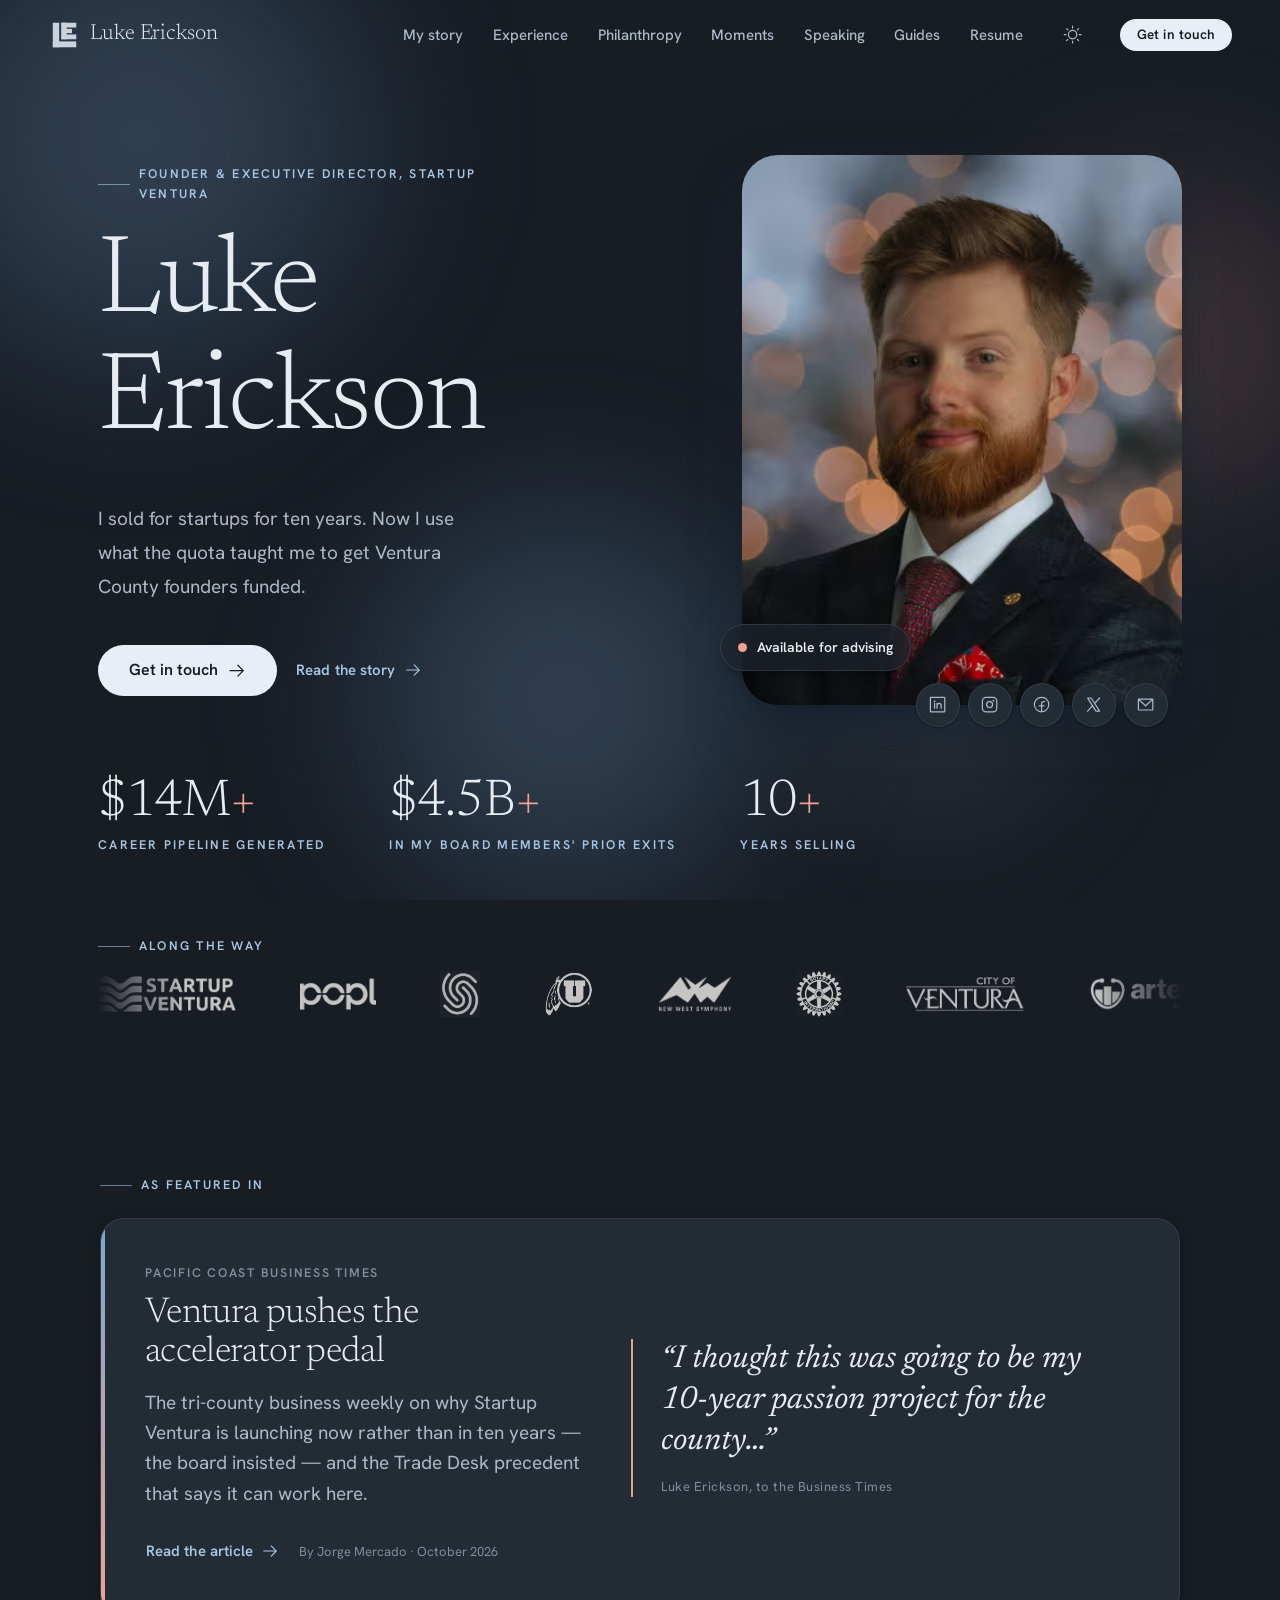
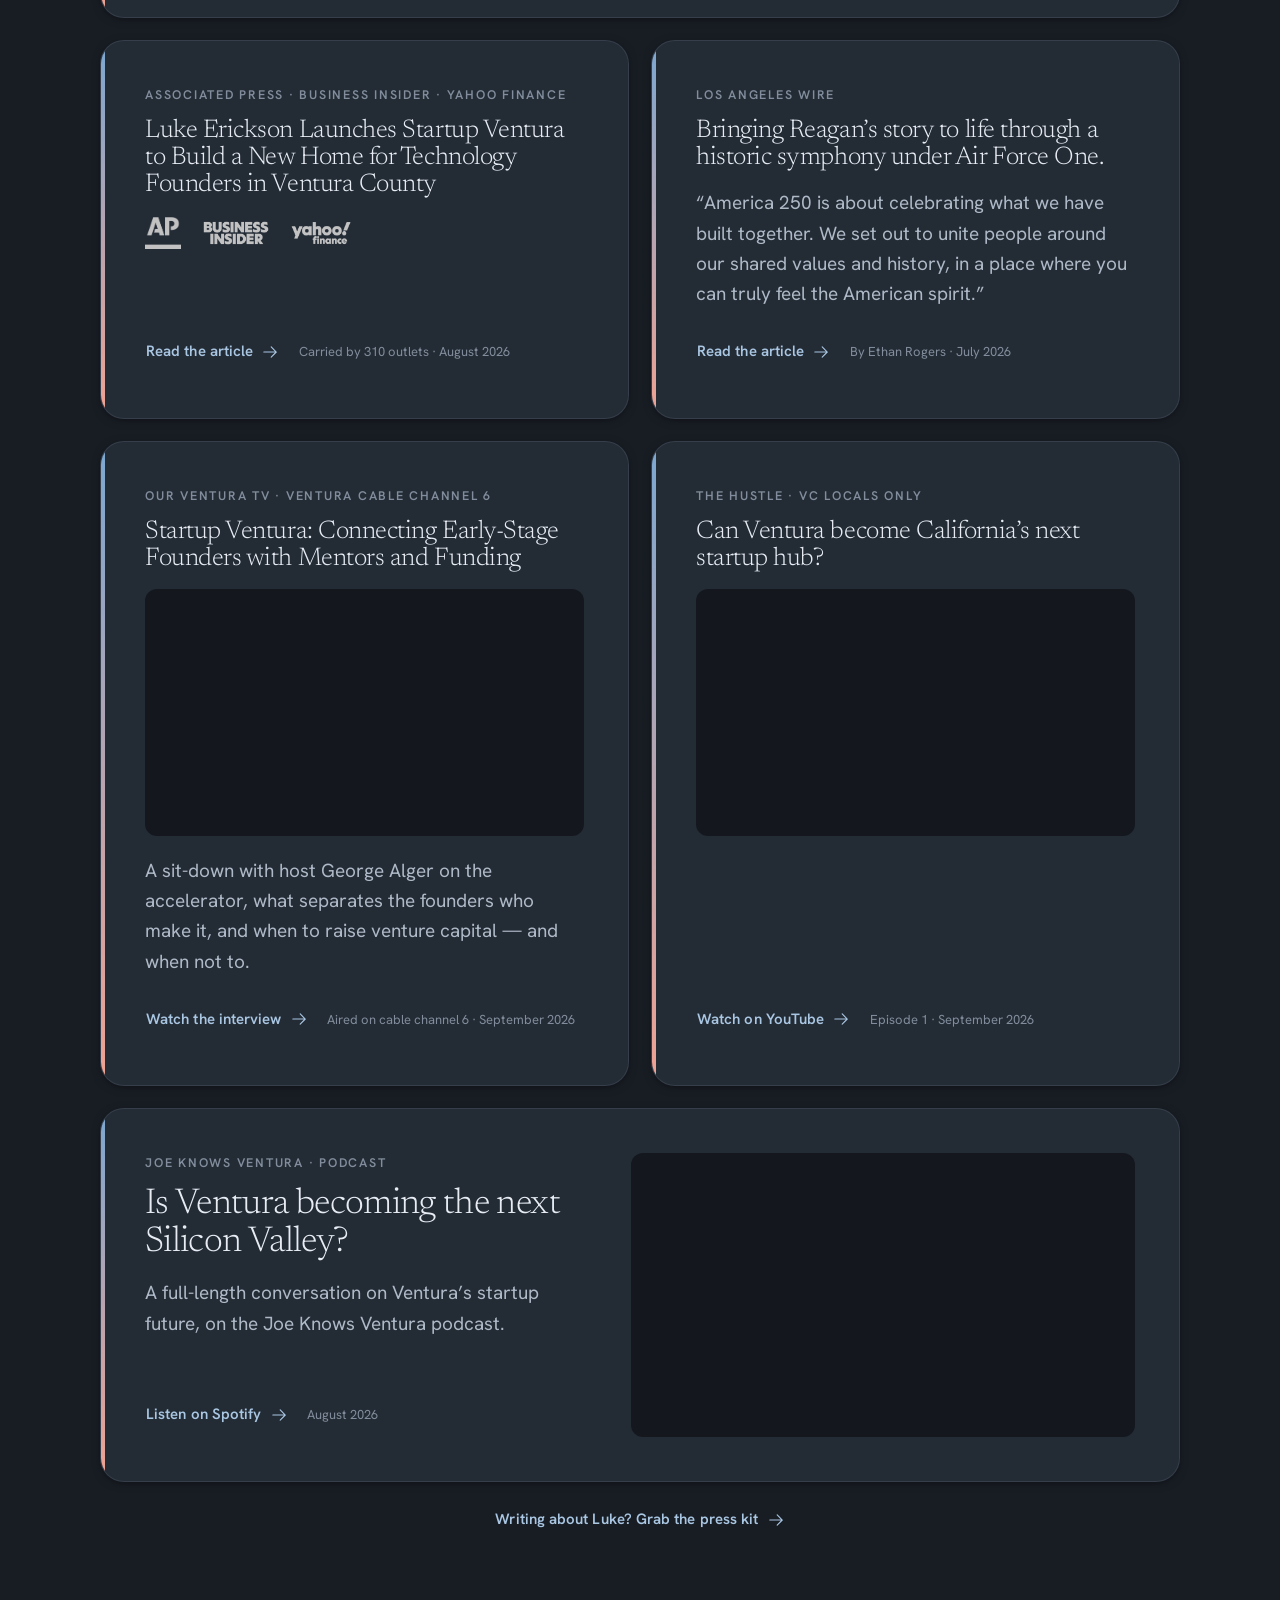
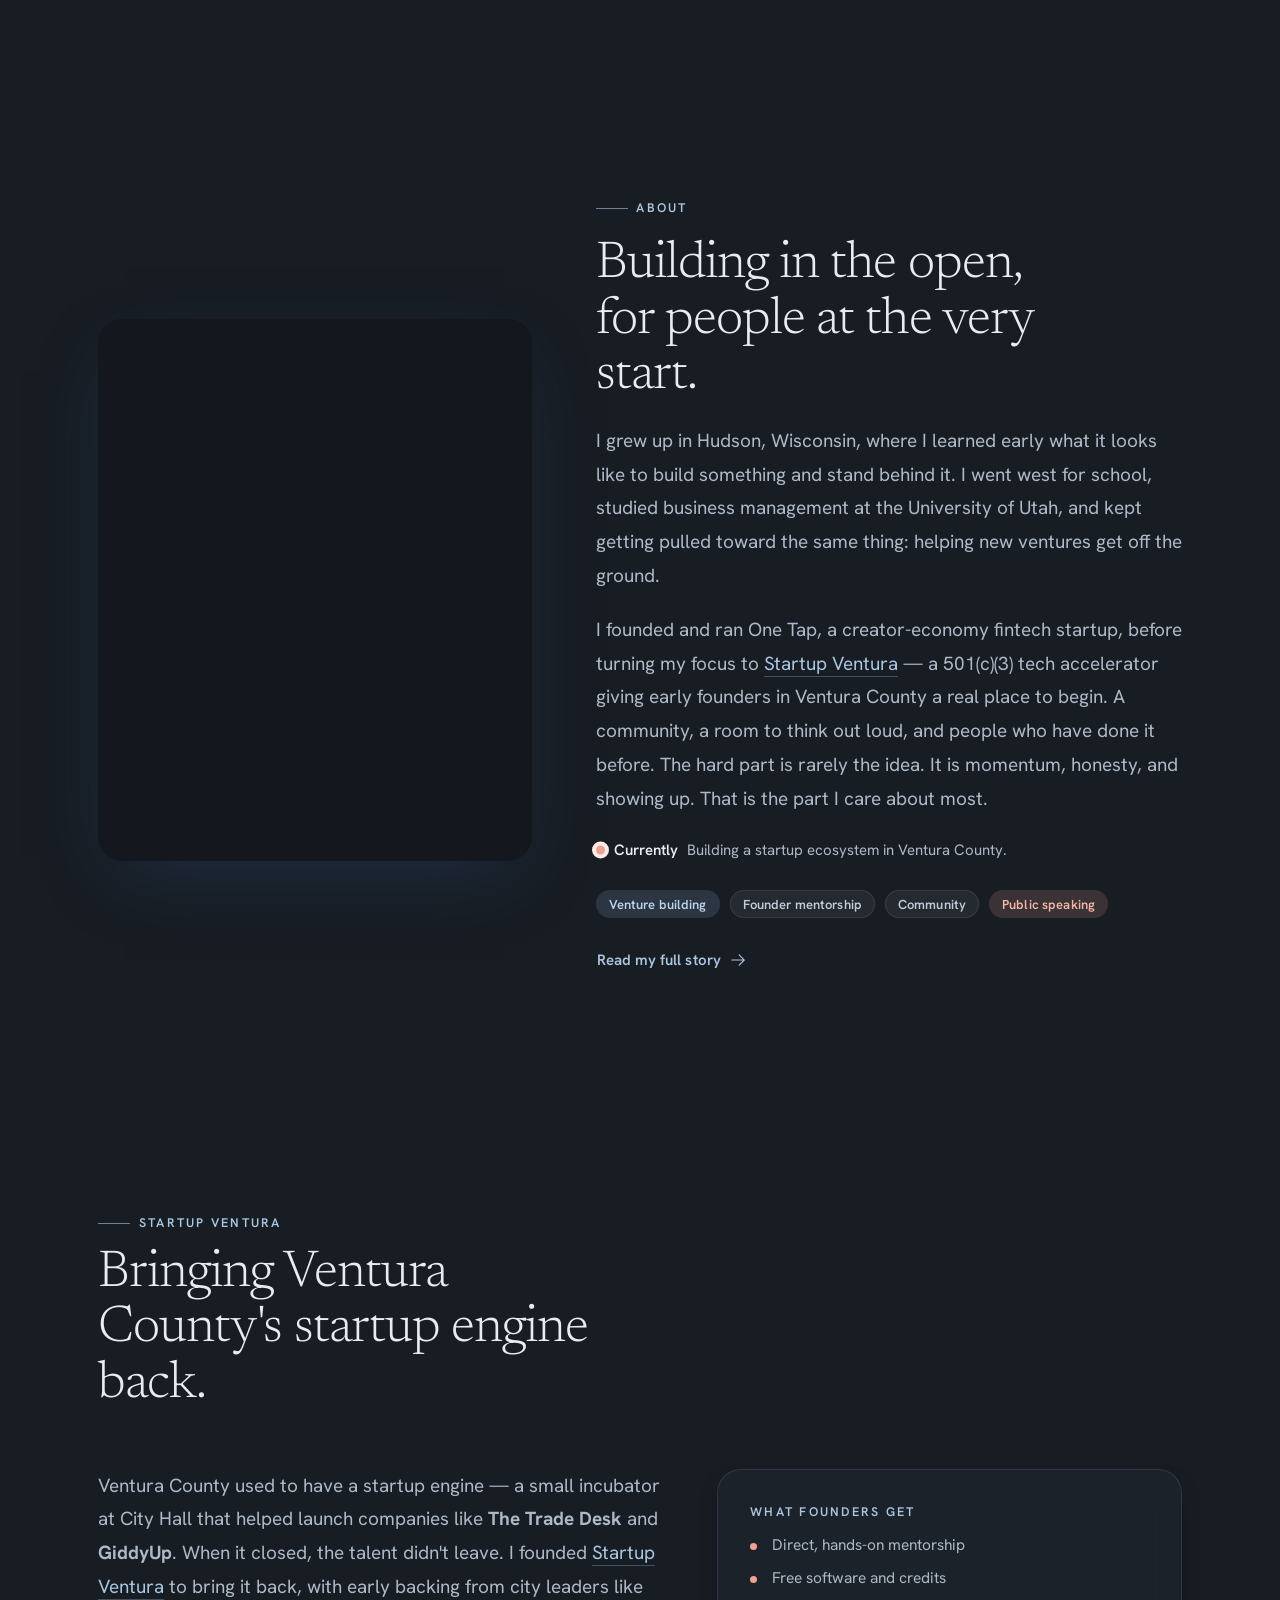
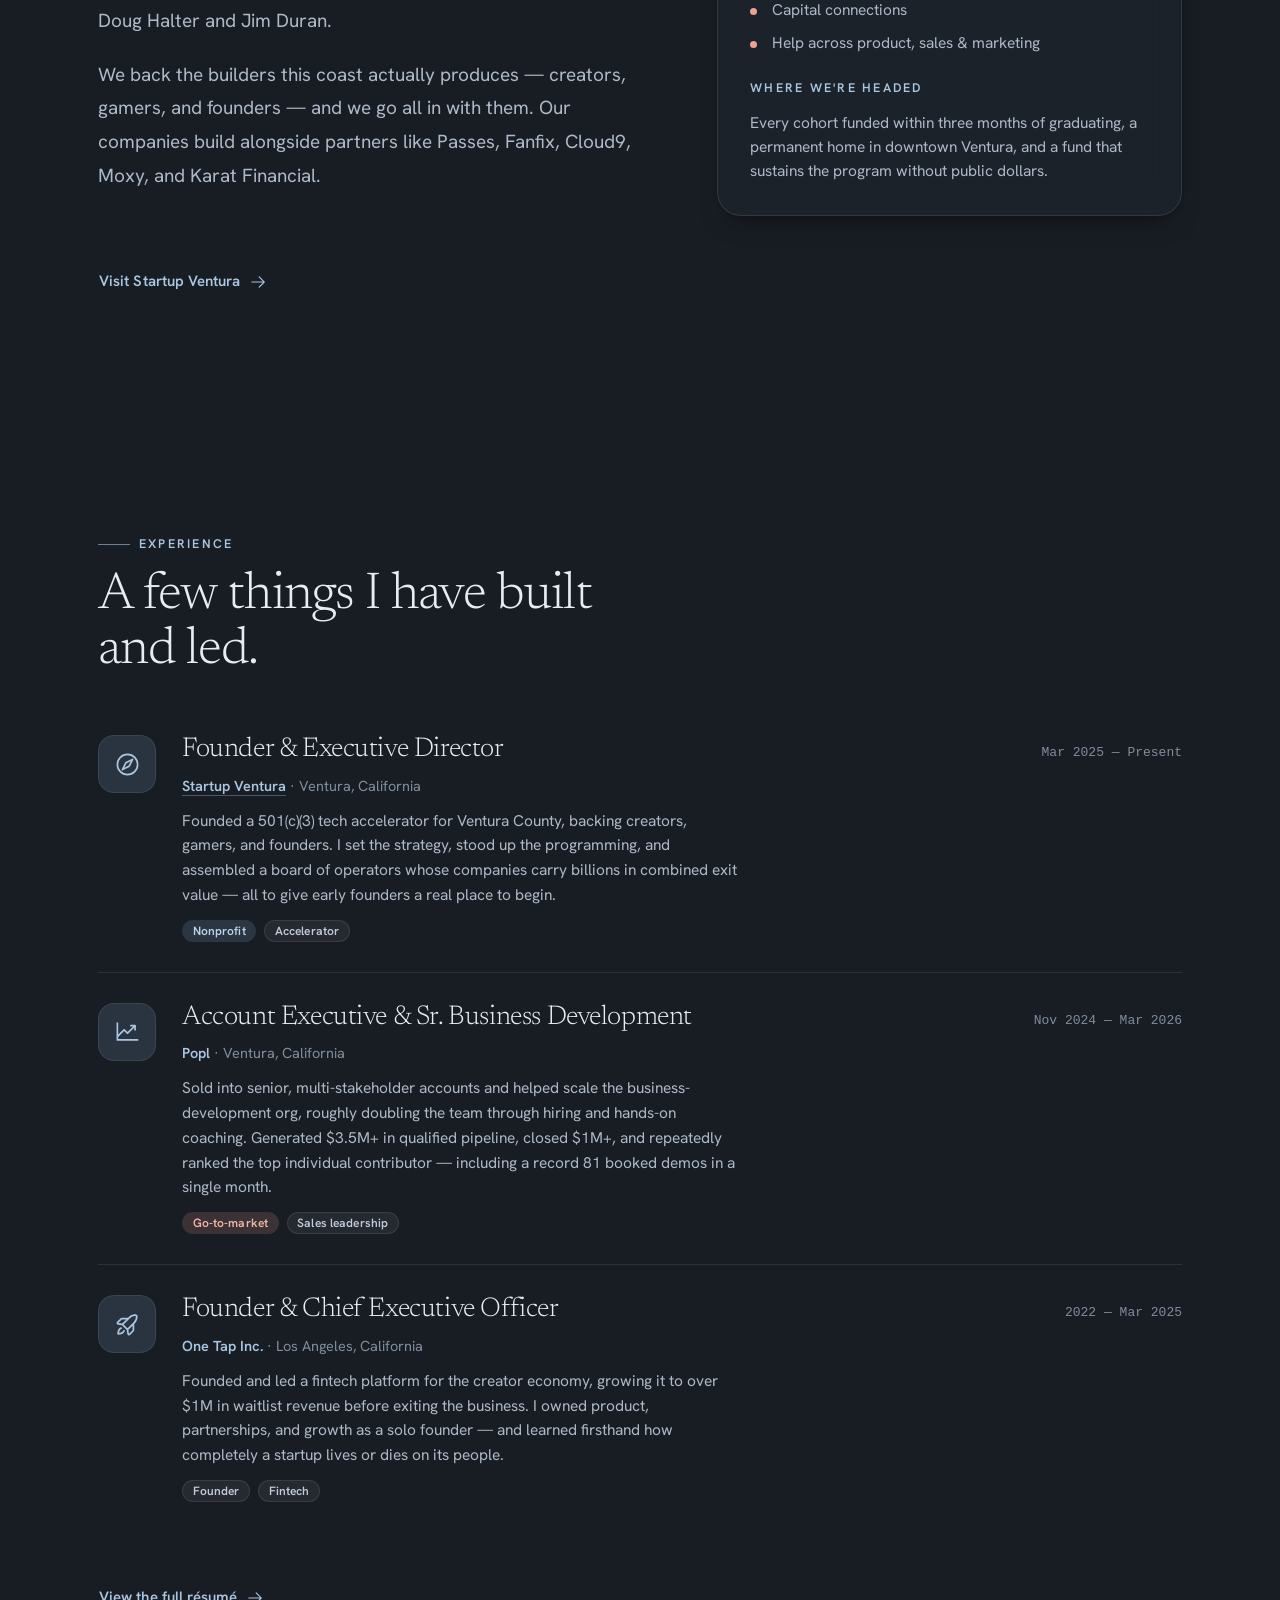
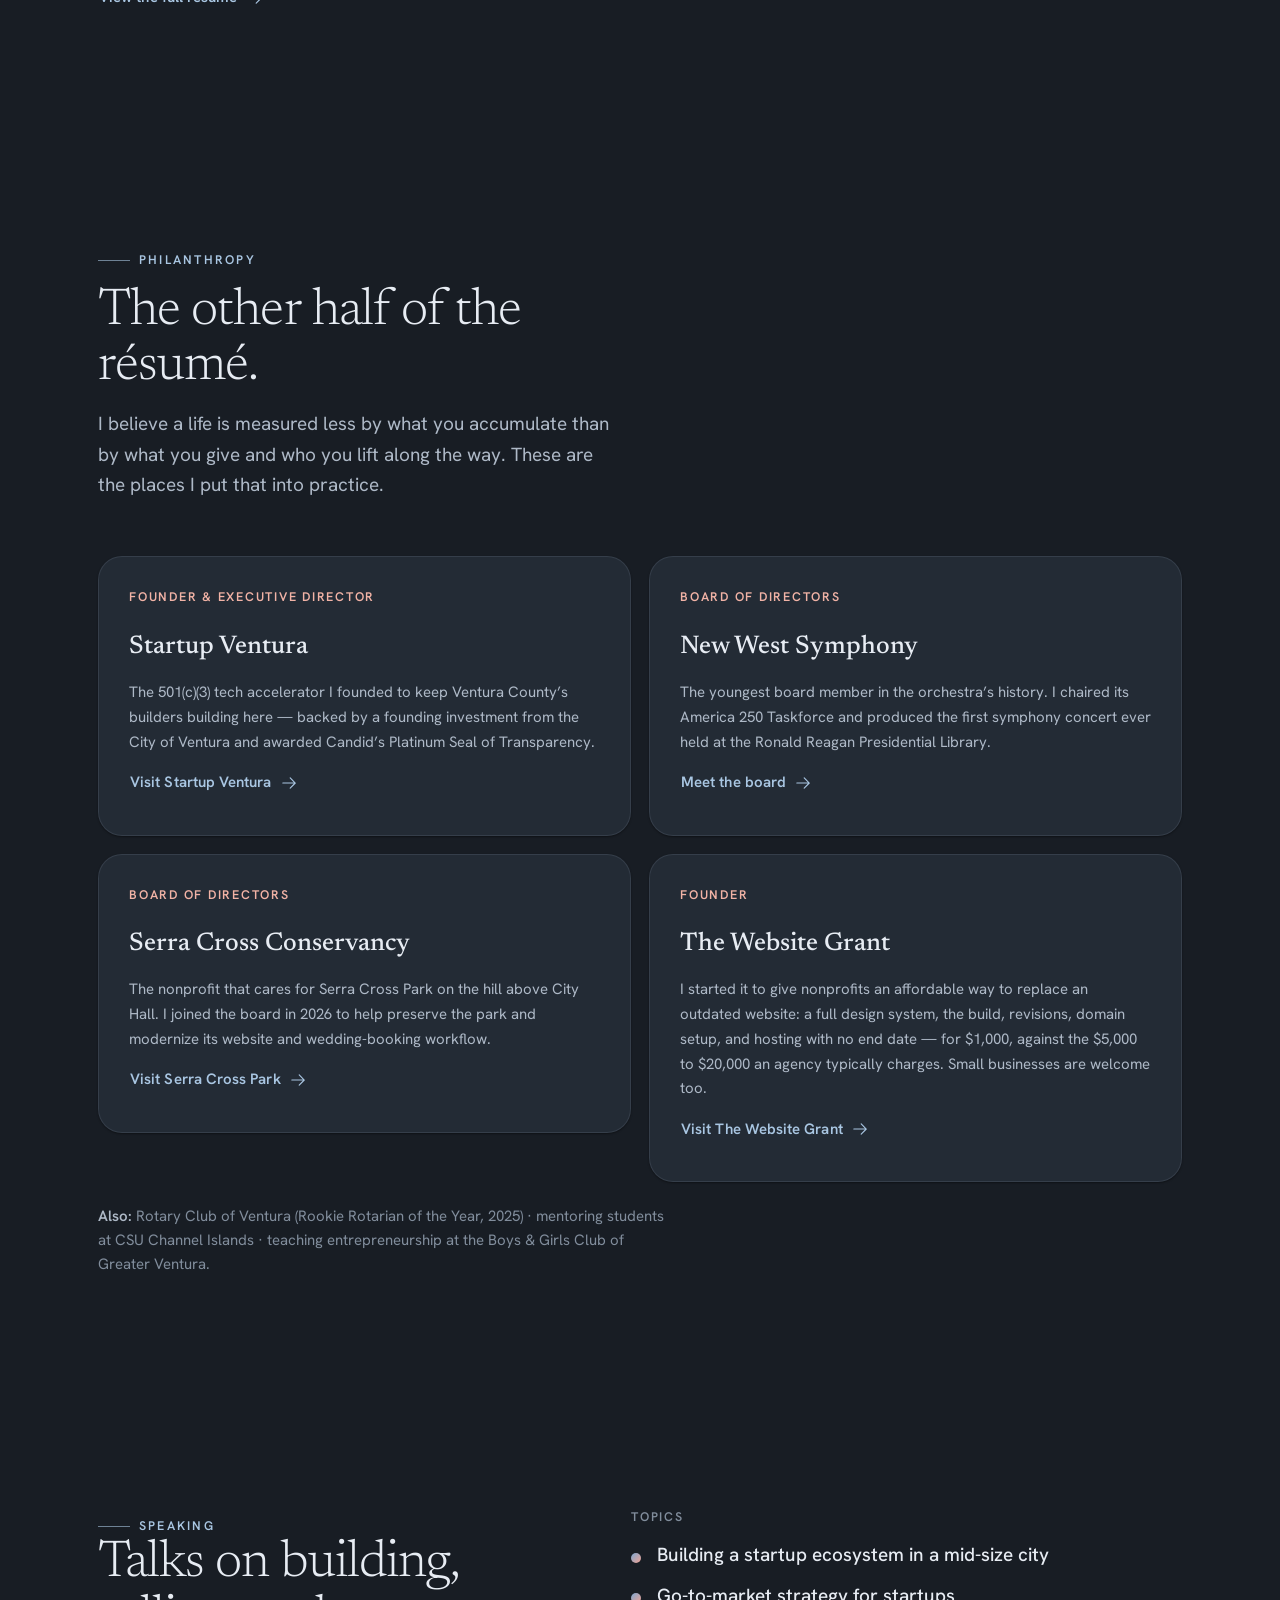
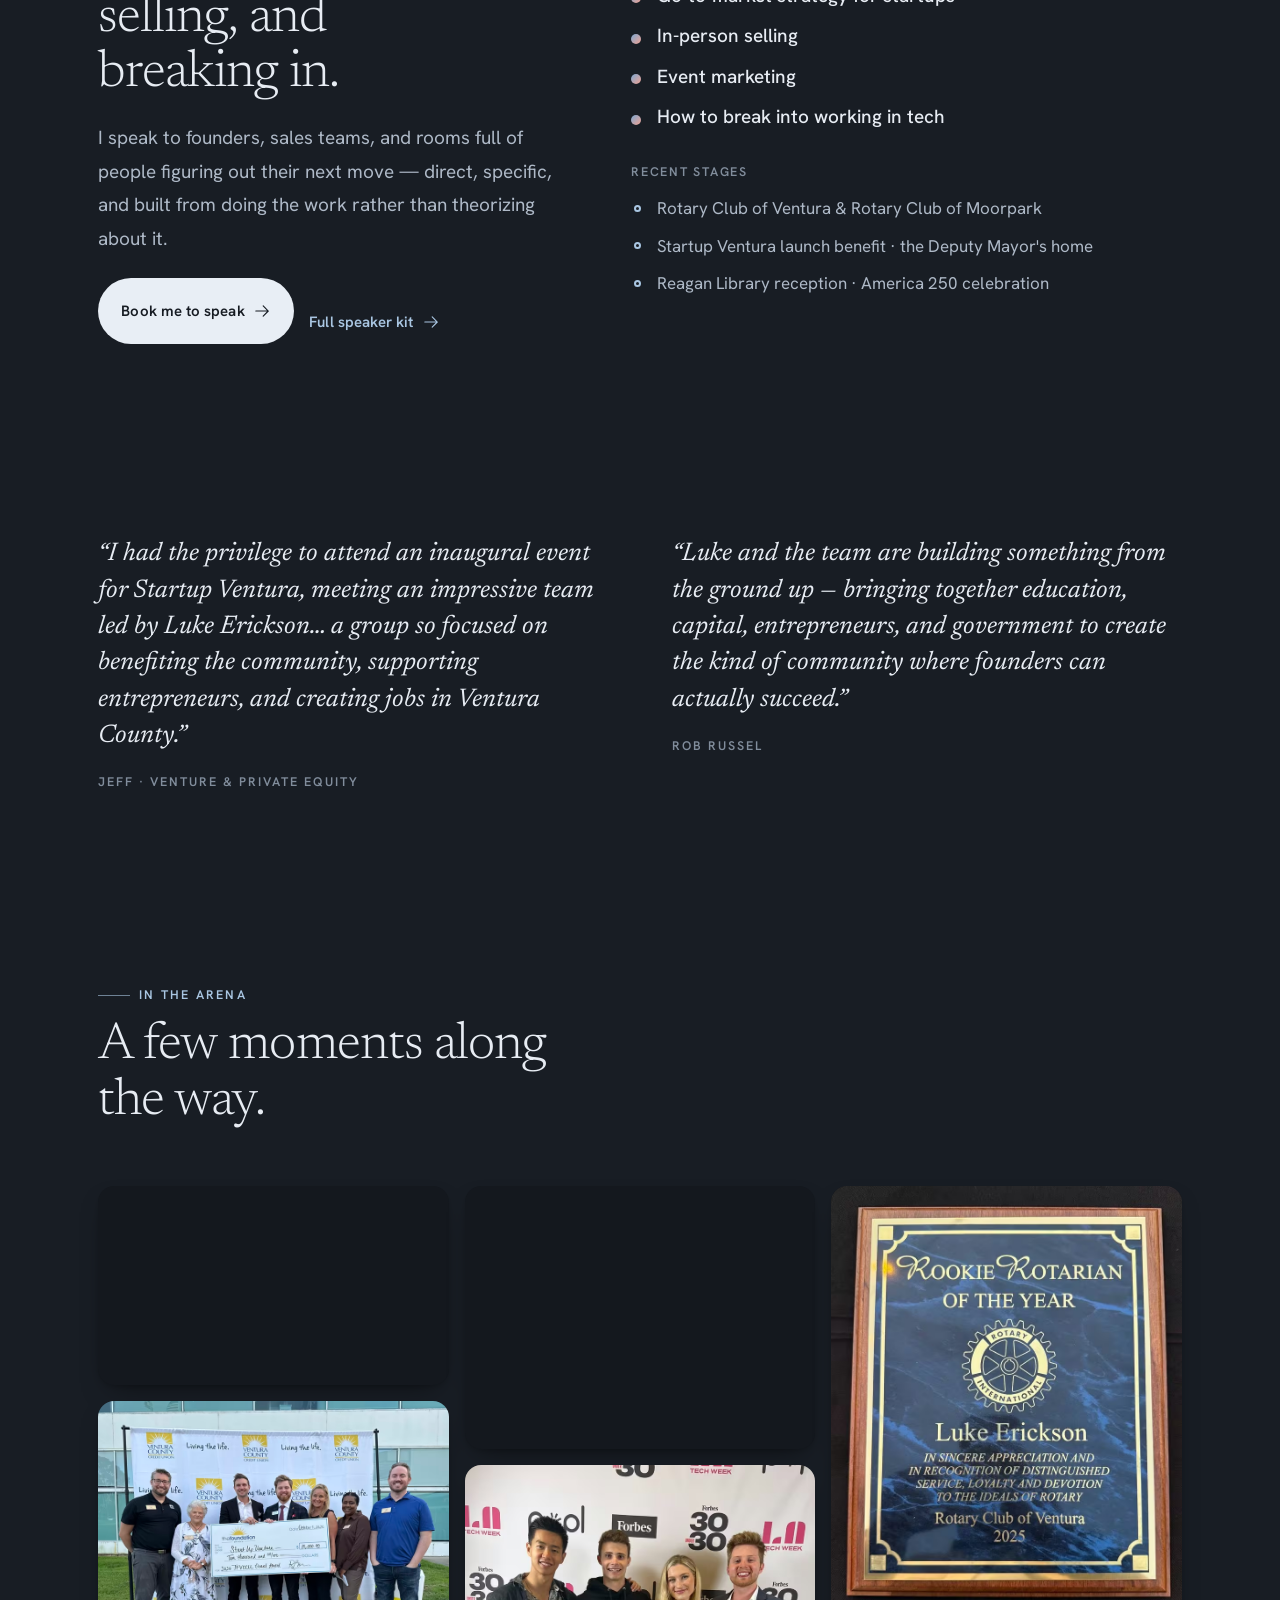
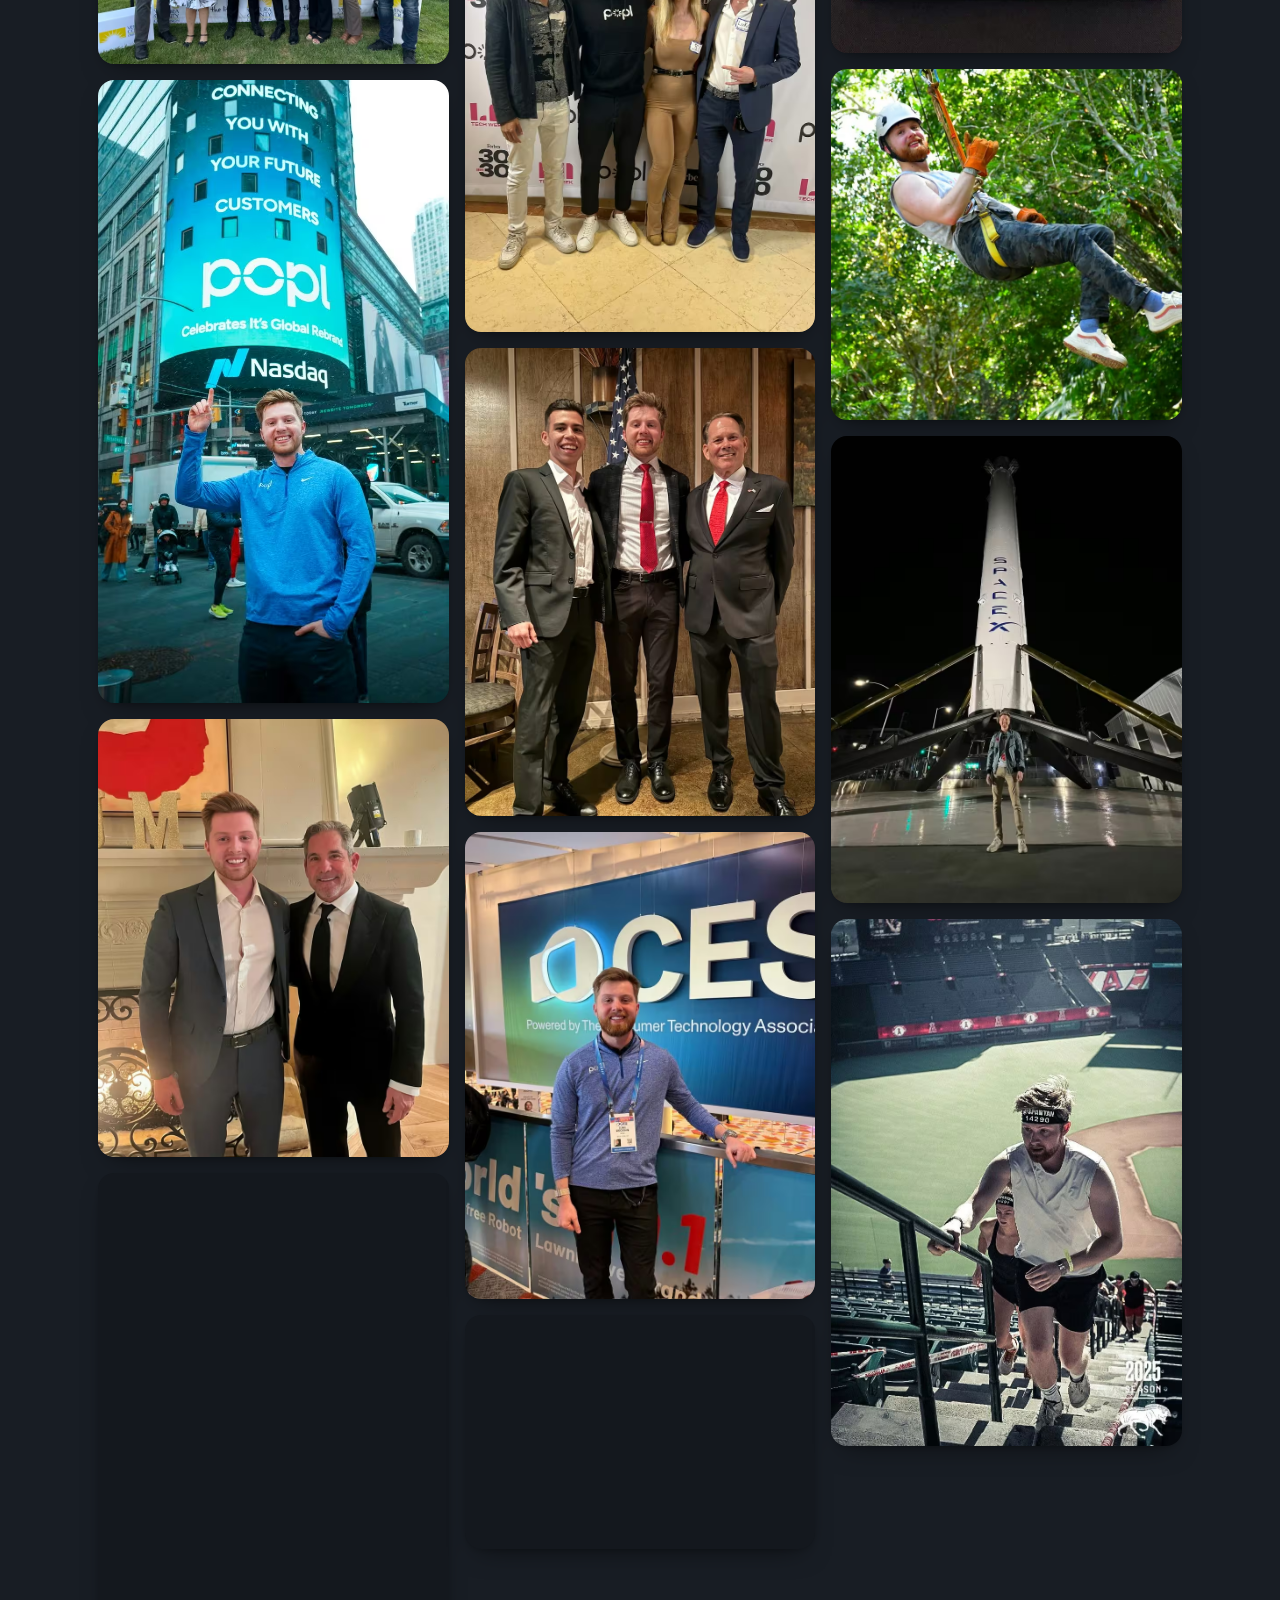
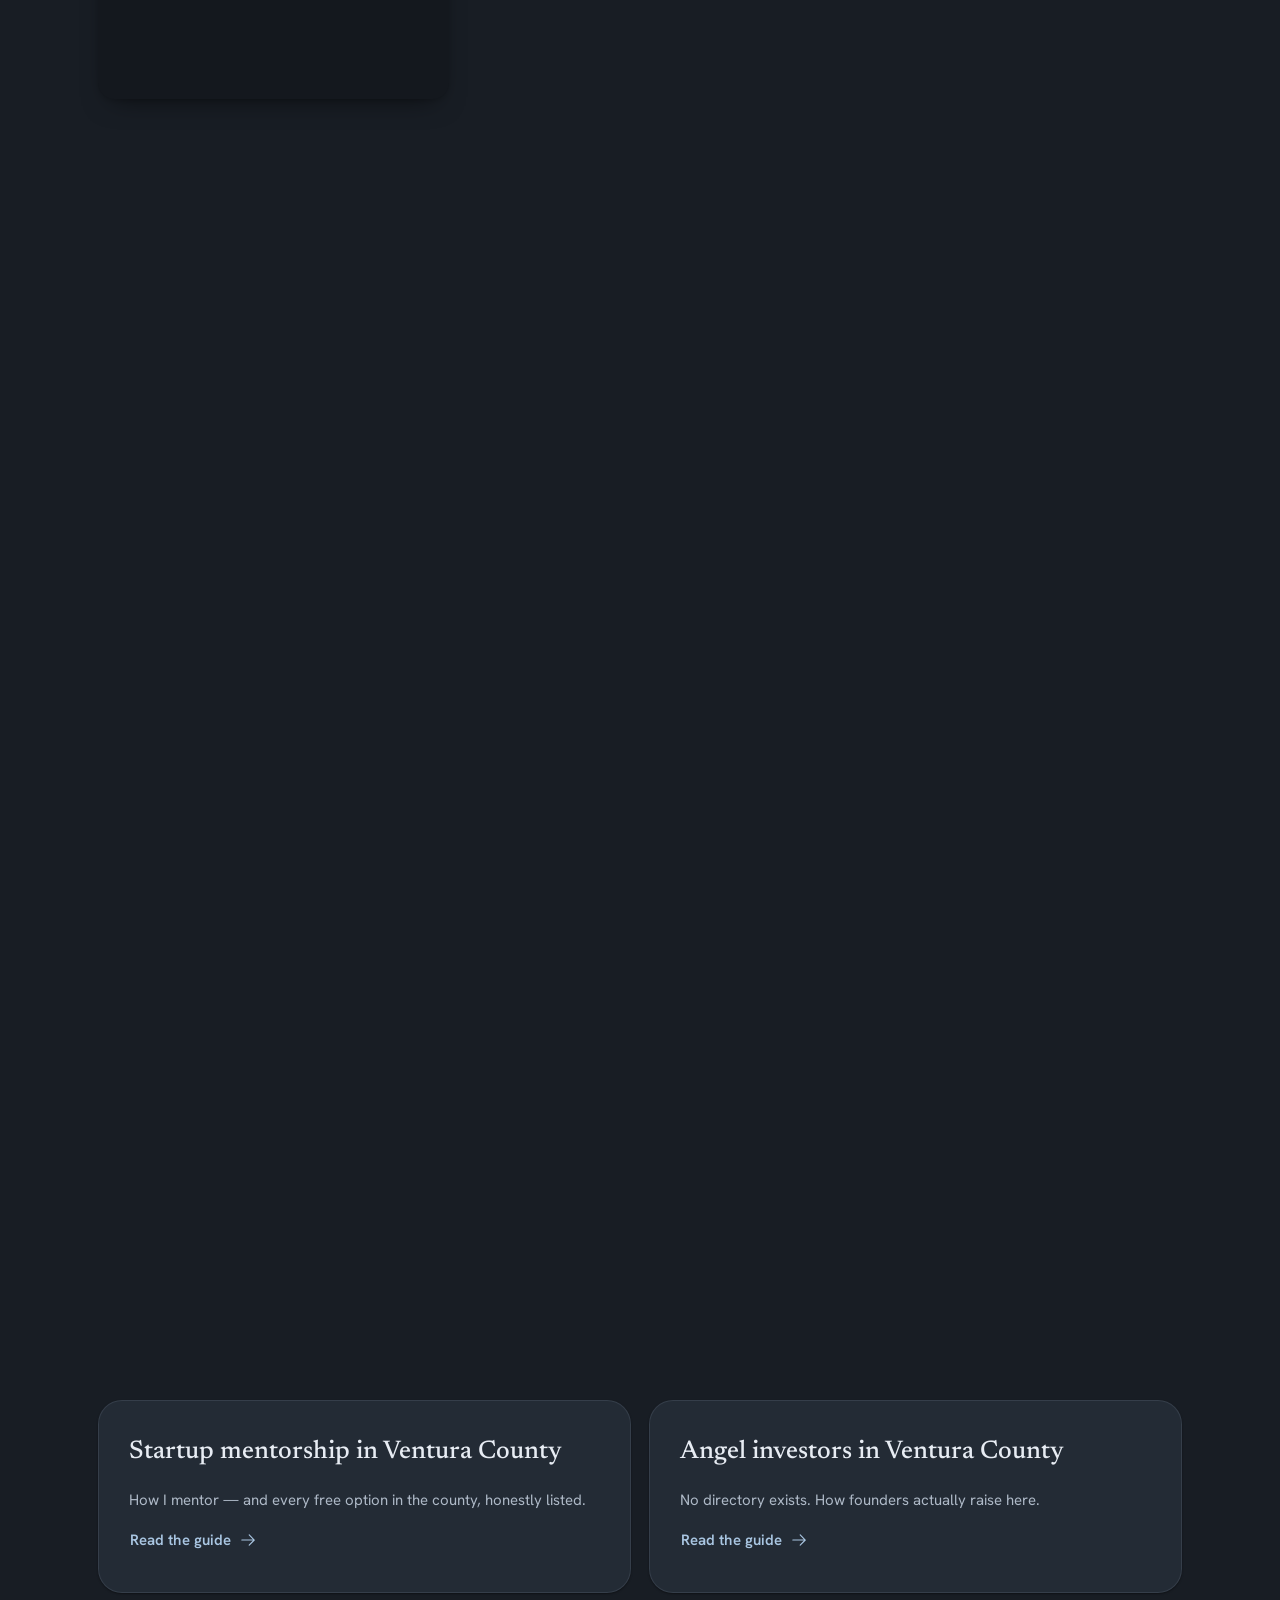
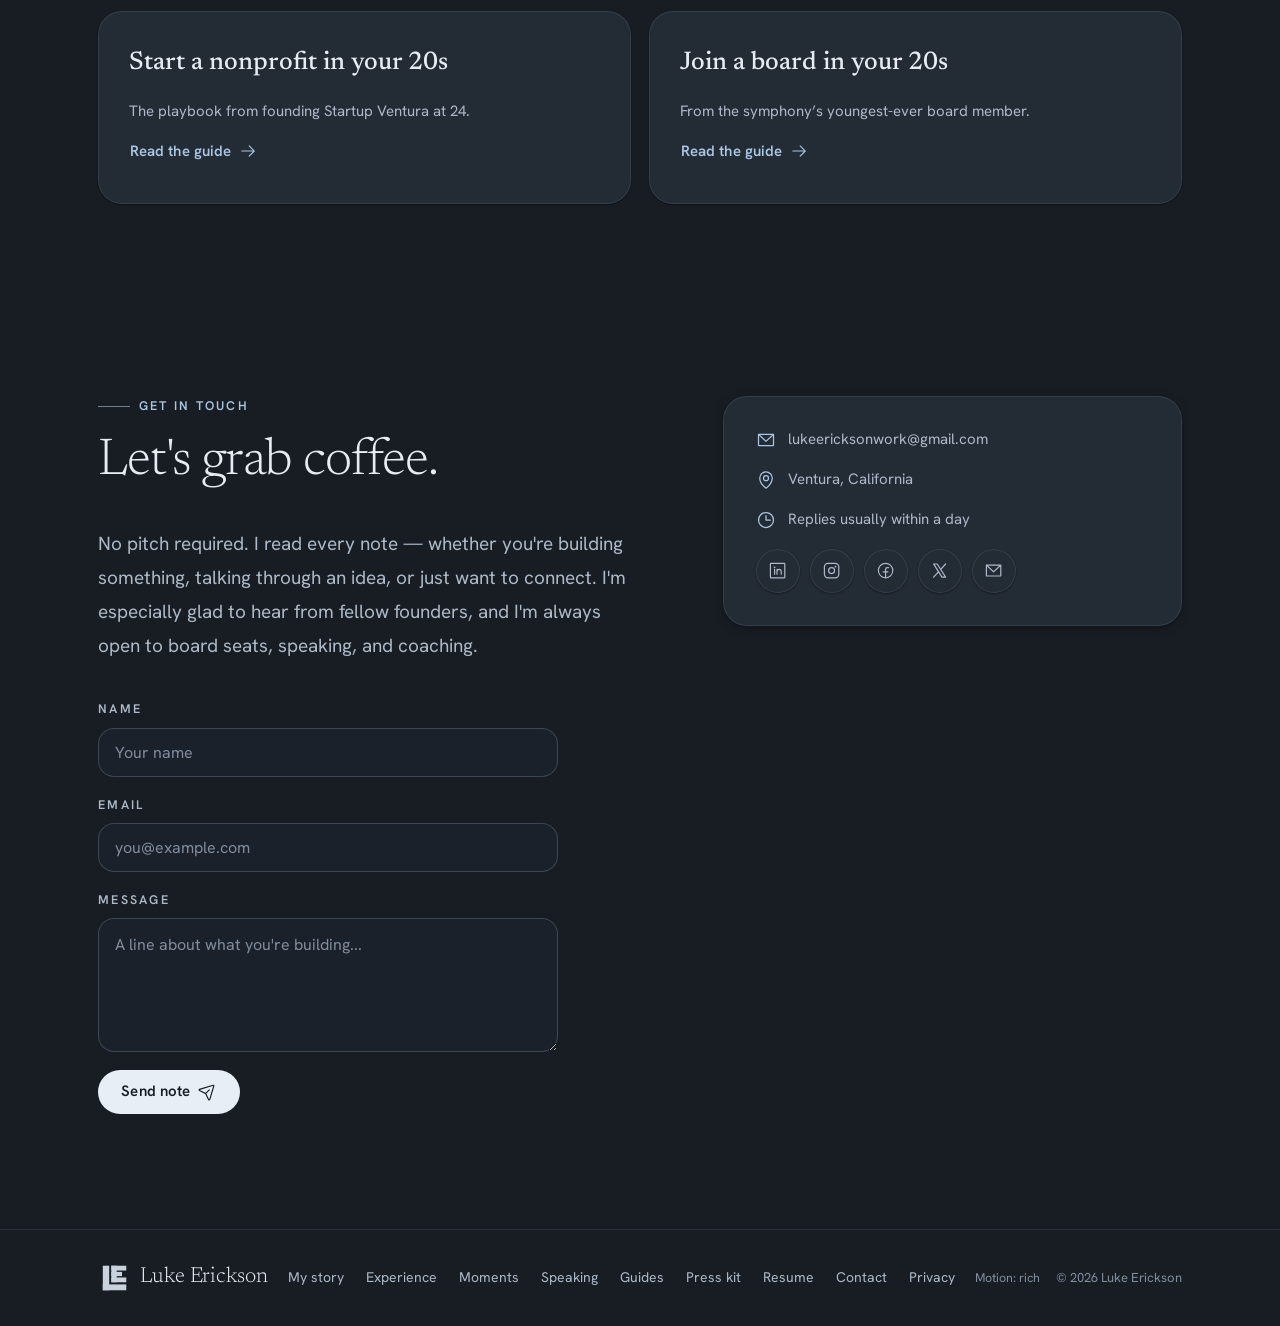
==== index.html @ bb97d271 "Home: add Philanthropy section (Startup Ventura, New West Symphony, Serra Cross Conservancy, The Web" ====
<!DOCTYPE html>
<html lang="en" data-theme="dark">
<head>
<meta charset="UTF-8" />
<meta name="viewport" content="width=device-width, initial-scale=1" />

<!-- No-flash theme + motion: applied before first paint -->
<script>
(function(){try{var t=localStorage.getItem('luke-theme')||'dark';document.documentElement.setAttribute('data-theme',t);}catch(e){document.documentElement.setAttribute('data-theme','dark');}
try{var m=localStorage.getItem('luke-motion');if(!m){m=window.matchMedia&&window.matchMedia('(prefers-reduced-motion: reduce)').matches?'still':'rich';}document.documentElement.setAttribute('data-motion',m);}catch(e){document.documentElement.setAttribute('data-motion','rich');}})();
</script>
<style>html[data-theme="dark"]{background:#181D24}html[data-theme="light"]{background:#F7F9FC}</style>

<title>Luke Erickson — Founder &amp; Executive Director, Startup Ventura</title>
<meta name="description" content="Luke Erickson is the founder and executive director of Startup Ventura, a 501(c)(3) tech accelerator in Ventura County, California." />
<link rel="canonical" href="https://lukeerickson.com/" />
<meta name="robots" content="index, follow, max-image-preview:large, max-snippet:-1" />
<meta name="author" content="Luke Erickson" />
<meta name="theme-color" content="#181D24" />

<!-- Open Graph -->
<meta property="og:type" content="website" />
<meta property="og:site_name" content="Luke Erickson" />
<meta property="og:title" content="Luke Erickson — Founder &amp; Executive Director, Startup Ventura" />
<meta property="og:description" content="Entrepreneur and founder of Startup Ventura, a 501(c)(3) tech accelerator in Ventura County, California." />
<meta property="og:url" content="https://lukeerickson.com/" />
<meta property="og:image" content="https://lukeerickson.com/assets/og/luke-erickson-og.jpg" />
<meta property="og:image:width" content="1200" />
<meta property="og:image:height" content="630" />
<meta property="og:image:alt" content="Luke Erickson" />
<!-- Twitter -->
<meta name="twitter:card" content="summary_large_image" />
<meta name="twitter:title" content="Luke Erickson — Founder &amp; Executive Director, Startup Ventura" />
<meta name="twitter:description" content="Entrepreneur and founder of Startup Ventura, a 501(c)(3) tech accelerator in Ventura County, California." />
<meta name="twitter:image" content="https://lukeerickson.com/assets/og/luke-erickson-og.jpg" />

<!-- Preload above-the-fold assets -->
<link rel="preload" as="image" type="image/avif" imagesrcset="assets/img/luke-erickson-hero-480.avif 480w, assets/img/luke-erickson-hero-720.avif 720w, assets/img/luke-erickson-hero-960.avif 960w" imagesizes="(max-width:880px) 340px, 440px" fetchpriority="high" />
<link rel="preload" as="font" type="font/woff2" href="assets/fonts/newsreader-300.woff2" crossorigin />
<link rel="preload" as="font" type="font/woff2" href="assets/fonts/hanken-grotesk-400.woff2" crossorigin />
<link rel="preload" as="style" href="assets/css/styles.css" />
<style data-inline-css>
/* ============================================================
   Luke Erickson — lukeerickson.com
   Full design system (ported verbatim from the approved
   "Luke Erickson Design System" handoff) + page styles.
   Light + dark themes. Default theme is dark (set on <html>).
   ============================================================ */

/* ---------------- Webfonts (self-hosted, swap) ---------------- */
@font-face{font-family:'Newsreader';font-style:normal;font-weight:300;font-display:swap;src:url('/assets/fonts/newsreader-300.woff2') format('woff2');}
@font-face{font-family:'Newsreader';font-style:normal;font-weight:400;font-display:swap;src:url('/assets/fonts/newsreader-400.woff2') format('woff2');}
@font-face{font-family:'Newsreader';font-style:normal;font-weight:500;font-display:swap;src:url('/assets/fonts/newsreader-500.woff2') format('woff2');}
@font-face{font-family:'Newsreader';font-style:italic;font-weight:300;font-display:swap;src:url('/assets/fonts/newsreader-300-italic.woff2') format('woff2');}
@font-face{font-family:'Newsreader';font-style:italic;font-weight:400;font-display:swap;src:url('/assets/fonts/newsreader-400-italic.woff2') format('woff2');}
@font-face{font-family:'Hanken Grotesk';font-style:normal;font-weight:400;font-display:swap;src:url('/assets/fonts/hanken-grotesk-400.woff2') format('woff2');}
@font-face{font-family:'Hanken Grotesk';font-style:normal;font-weight:500;font-display:swap;src:url('/assets/fonts/hanken-grotesk-500.woff2') format('woff2');}
@font-face{font-family:'Hanken Grotesk';font-style:normal;font-weight:600;font-display:swap;src:url('/assets/fonts/hanken-grotesk-600.woff2') format('woff2');}
@font-face{font-family:'Hanken Grotesk';font-style:normal;font-weight:700;font-display:swap;src:url('/assets/fonts/hanken-grotesk-700.woff2') format('woff2');}

/* ============================ TOKENS (light) ============================ */
:root{
  --white:#FFFFFF;--sky-0:#F7F9FC;--sky-50:#FBFCFE;--sky-100:#F1F5FA;--sky-150:#EAF0F7;--sky-200:#E1E9F2;--sky-300:#D2DDEA;
  --blue-700:#3F6E9E;--blue-600:#4A77A6;--blue-500:#7BA7D1;--blue-400:#9CBFDD;--blue-300:#BCD4E8;--blue-200:#D6E4F1;--blue-100:#E7F0F8;--blue-50:#F2F7FB;
  --coral-700:#C9745F;--coral-600:#DD8470;--coral-500:#F0A292;--coral-400:#F4B6A8;--coral-300:#F8CDC2;--coral-200:#FBDFD8;--coral-100:#FDECE7;
  --ink-900:#2A333E;--ink-800:#34404E;--ink-700:#44505F;--ink-600:#5B6675;--ink-500:#74808E;--ink-400:#8A94A1;--ink-300:#AAB3BF;--ink-200:#C9D0D9;--ink-100:#E4E9F0;

  --color-bg:var(--sky-0);--color-bg-tint:var(--sky-100);--color-surface:var(--white);--color-surface-sunken:var(--sky-100);--color-surface-translucent:rgba(255,255,255,.72);
  --color-border:var(--sky-200);--color-border-strong:var(--sky-300);
  --text-primary:var(--ink-800);--text-secondary:var(--ink-600);--text-muted:#69727F;--text-faint:var(--ink-400);
  --text-on-ink:#F4F7FB;--text-on-coral:var(--ink-900);
  --accent-blue:var(--blue-500);--accent-blue-ink:var(--blue-700);--accent-coral:var(--coral-500);--accent-coral-ink:var(--coral-700);
  --logo-l:#5B6675;--logo-e:#5B6675;
  --link:var(--blue-700);--link-hover:#355E86;--focus-ring:rgba(123,167,209,.55);
  --color-bg-deep:var(--sky-150);--color-surface-2:var(--sky-50);--color-input-bg:var(--white);--glass-border:rgba(255,255,255,.6);--color-hover-surface:var(--sky-100);
  --btn-primary-bg:var(--ink-800);--btn-primary-fg:var(--text-on-ink);--btn-primary-bg-hover:var(--ink-900);
  --btn-secondary-bg:var(--white);--btn-secondary-bg-hover:var(--sky-50);
  --color-chip-bg:var(--blue-100);--color-chip-fg:var(--blue-700);--color-chip-bg-hover:var(--blue-200);
  --tag-neutral-bg:var(--sky-100);--tag-neutral-fg:var(--ink-700);--tag-neutral-border:var(--sky-200);
  --tag-blue-bg:var(--blue-100);--tag-blue-fg:var(--blue-700);--tag-coral-bg:var(--coral-100);--tag-coral-fg:#9C4A34;
  --cloud-blue:rgba(123,167,209,.22);--cloud-blue-soft:rgba(156,191,221,.16);--cloud-coral:rgba(240,162,146,.16);--cloud-coral-soft:rgba(244,182,168,.11);--cloud-white:rgba(255,255,255,.85);

  /* type */
  --font-display:'Newsreader','Iowan Old Style','Palatino Linotype','Times New Roman',serif;
  --font-sans:'Hanken Grotesk',system-ui,-apple-system,'Segoe UI',Helvetica,Arial,sans-serif;
  --font-mono:ui-monospace,'SF Mono',Menlo,Consolas,monospace;
  --fw-display-thin:200;--fw-display:300;--fw-display-book:400;--fw-regular:400;--fw-medium:500;--fw-semibold:600;--fw-bold:700;
  --text-display-2xl:clamp(3.5rem,2.1rem + 6vw,7rem);--text-display-xl:clamp(3rem,2rem + 4.6vw,5.5rem);
  --text-display-lg:clamp(2.5rem,1.85rem + 3.2vw,4.25rem);--text-display-md:clamp(2rem,1.55rem + 2.2vw,3.25rem);
  --text-h3:clamp(1.3rem,1.17rem + .65vw,1.6rem);
  --text-body-lg:1.1875rem;--text-body:1.0625rem;--text-body-sm:.9375rem;--text-caption:.8125rem;--text-eyebrow:.78125rem;
  --lh-display:1.06;--lh-tight:1.15;--lh-heading:1.22;--lh-snug:1.4;--lh-body:1.65;--lh-relaxed:1.78;
  --ls-display:-.018em;--ls-tight:-.01em;--ls-wide:.04em;--ls-eyebrow:.18em;

  /* spacing */
  --space-1:.25rem;--space-2:.5rem;--space-3:.75rem;--space-4:1rem;--space-5:1.25rem;--space-6:1.5rem;--space-8:2rem;--space-10:2.5rem;--space-12:3rem;--space-16:4rem;
  --page-gutter:clamp(1.25rem,5vw,3rem);

  /* effects */
  --radius-xs:6px;--radius-sm:10px;--radius-md:16px;--radius-lg:24px;--radius-xl:36px;--radius-2xl:48px;--radius-pill:999px;--radius-circle:50%;
  --shadow-xs:0 1px 2px rgba(80,110,150,.06);--shadow-sm:0 2px 10px -2px rgba(80,110,150,.10);
  --shadow-md:0 12px 28px -14px rgba(70,100,145,.20),0 2px 8px -4px rgba(70,100,145,.08);
  --shadow-lg:0 28px 56px -22px rgba(63,93,140,.26),0 8px 20px -14px rgba(63,93,140,.10);
  --shadow-xl:0 44px 90px -30px rgba(58,88,135,.30),0 14px 30px -18px rgba(58,88,135,.12);
  --shadow-soft:0 24px 70px -28px rgba(99,128,170,.30);--shadow-coral:0 24px 60px -26px rgba(225,140,118,.26);
  --ring-focus:0 0 0 3px var(--focus-ring);
  --blur-glass:16px;--blur-cloud:64px;
  --ease-out:cubic-bezier(.22,1,.36,1);--ease-in-out:cubic-bezier(.65,0,.35,1);--ease-soft:cubic-bezier(.4,0,.2,1);--ease-drift:cubic-bezier(.45,.05,.55,.95);
  --dur-fast:150ms;--dur-med:280ms;--dur-slow:520ms;--dur-drift:32s;
  --z-clouds:1;--z-content:2;--z-nav:50;
}

/* ============================ TOKENS (dark, default) ============================ */
[data-theme="dark"]{
  --color-bg:#181D24;--color-bg-deep:#0E1217;--color-bg-tint:#1E242D;--color-surface:#232B35;--color-surface-sunken:#14181E;--color-surface-2:#2A3340;
  --color-surface-translucent:rgba(31,38,47,.62);--color-input-bg:#1B212A;--glass-border:rgba(255,255,255,.10);
  --color-border:rgba(180,198,219,.12);--color-border-strong:rgba(180,198,219,.22);
  --text-primary:#E7ECF3;--text-secondary:#AEB9C7;--text-muted:#818D9C;--text-faint:#5E6A78;--text-on-coral:#20262E;
  --accent-blue:#8FB8DE;--accent-blue-ink:#A9C6E2;--accent-coral:#F0A292;--accent-coral-ink:#F2B3A6;
  --link:#A9C6E2;--link-hover:#C7DBEE;--focus-ring:rgba(143,184,222,.50);
  --logo-l:#C9D2DD;--logo-e:#C9D2DD;
  --btn-primary-bg:#E8EEF5;--btn-primary-fg:#161B22;--btn-primary-bg-hover:#FFFFFF;--btn-secondary-bg:var(--color-surface);--btn-secondary-bg-hover:var(--color-surface-2);
  --color-chip-bg:rgba(143,184,222,.15);--color-chip-fg:#BBD4EC;--color-chip-bg-hover:rgba(143,184,222,.24);--color-hover-surface:rgba(255,255,255,.06);
  --tag-neutral-bg:rgba(255,255,255,.06);--tag-neutral-fg:#C2CCD8;--tag-neutral-border:rgba(255,255,255,.09);
  --tag-blue-bg:rgba(143,184,222,.16);--tag-blue-fg:#BBD4EC;--tag-coral-bg:rgba(240,162,146,.16);--tag-coral-fg:#F4B6A8;
  --cloud-blue:rgba(123,167,209,.30);--cloud-blue-soft:rgba(96,140,190,.20);--cloud-coral:rgba(240,162,146,.18);--cloud-coral-soft:rgba(228,150,135,.12);--cloud-white:rgba(176,203,230,.16);
  --shadow-xs:0 1px 2px rgba(0,0,0,.40);--shadow-sm:0 2px 10px -2px rgba(0,0,0,.50);
  --shadow-md:0 12px 28px -14px rgba(0,0,0,.60),0 2px 8px -4px rgba(0,0,0,.40);
  --shadow-lg:0 28px 56px -22px rgba(0,0,0,.65),0 8px 20px -14px rgba(0,0,0,.50);
  --shadow-xl:0 44px 90px -30px rgba(0,0,0,.70),0 14px 30px -18px rgba(0,0,0,.55);
  --shadow-soft:0 24px 70px -28px rgba(40,70,110,.55);--shadow-coral:0 24px 60px -26px rgba(0,0,0,.50);
}

/* ============================ BASE ============================ */
*,*::before,*::after{box-sizing:border-box;}
html{scroll-behavior:smooth;-webkit-text-size-adjust:100%;}
body{
  margin:0;background:var(--color-bg);color:var(--text-primary);
  font-family:var(--font-sans);font-size:var(--text-body);line-height:var(--lh-body);
  -webkit-font-smoothing:antialiased;text-rendering:optimizeLegibility;overflow-x:hidden;
}
img,svg{display:block;max-width:100%;}
a{color:var(--link);text-decoration:none;}
:focus-visible{outline:2px solid var(--accent-blue-ink);outline-offset:2px;border-radius:4px;}
.skip-link{position:absolute;left:-9999px;top:0;background:var(--btn-primary-bg);color:var(--btn-primary-fg);padding:.7rem 1.1rem;border-radius:var(--radius-pill);z-index:200;font-weight:600;}
.skip-link:focus{left:16px;top:16px;}
.visually-hidden{position:absolute!important;width:1px;height:1px;padding:0;margin:-1px;overflow:hidden;clip:rect(0 0 0 0);white-space:nowrap;border:0;}

/* ============================ TYPE HELPERS ============================ */
.ds-display{font-family:var(--font-display);font-weight:var(--fw-display);line-height:var(--lh-display);letter-spacing:var(--ls-display);color:var(--text-primary);margin:0;}
.ds-eyebrow{font-family:var(--font-sans);font-weight:var(--fw-semibold);font-size:var(--text-eyebrow);letter-spacing:var(--ls-eyebrow);text-transform:uppercase;color:var(--accent-blue-ink);display:inline-flex;align-items:center;gap:.7em;}
.ds-eyebrow--line::before{content:"";width:2rem;height:1px;background:currentColor;opacity:.6;flex:none;}
.ds-prose{font-size:var(--text-body-lg);line-height:var(--lh-relaxed);color:var(--text-secondary);}
.ds-prose p{margin:0;}
.ds-prose p+p{margin-top:1.05em;}
.ds-link{color:var(--link);text-decoration:none;border-bottom:1px solid color-mix(in srgb,var(--link) 30%,transparent);transition:color var(--dur-fast) var(--ease-soft),border-color var(--dur-fast) var(--ease-soft);}
.ds-link:hover{color:var(--link-hover);border-bottom-color:var(--link-hover);}

/* ============================ ICONS ============================ */
.icon{width:1.2em;height:1.2em;fill:currentColor;flex:none;}

/* ============================ BUTTON ============================ */
.ds-btn{display:inline-flex;align-items:center;justify-content:center;gap:.55em;font-family:var(--font-sans);font-weight:var(--fw-semibold);font-size:.9375rem;line-height:1;letter-spacing:.005em;padding:.75rem 1.4rem;border-radius:var(--radius-pill);border:1px solid transparent;background:transparent;color:var(--text-primary);cursor:pointer;white-space:nowrap;text-decoration:none;transition:background var(--dur-fast) var(--ease-soft),color var(--dur-fast) var(--ease-soft),border-color var(--dur-fast) var(--ease-soft),box-shadow var(--dur-med) var(--ease-out),transform var(--dur-med) var(--ease-out);}
.ds-btn:focus-visible{outline:none;box-shadow:var(--ring-focus);}
.ds-btn__icon{display:inline-flex;font-size:1.15em;line-height:0;}
.ds-btn__icon .icon{width:1.05em;height:1.05em;}
.ds-btn--sm{padding:.5rem 1rem;font-size:.84375rem;}
.ds-btn--lg{padding:.95rem 1.85rem;font-size:1rem;}
.ds-btn--primary{background:var(--btn-primary-bg);color:var(--btn-primary-fg);}
.ds-btn--primary:hover{background:var(--btn-primary-bg-hover);transform:translateY(-1px);box-shadow:var(--shadow-md);}
.ds-btn--primary:active{transform:translateY(0) scale(.99);box-shadow:var(--shadow-sm);}
.ds-btn--coral{background:var(--accent-coral);color:var(--text-on-coral);}
.ds-btn--coral:hover{background:var(--coral-400);transform:translateY(-1px);box-shadow:var(--shadow-coral);}
.ds-btn--soft{background:var(--color-chip-bg);color:var(--color-chip-fg);}
.ds-btn--soft:hover{background:var(--color-chip-bg-hover);}
.ds-btn--secondary{background:var(--btn-secondary-bg);color:var(--text-primary);border-color:var(--color-border-strong);}
.ds-btn--secondary:hover{background:var(--btn-secondary-bg-hover);transform:translateY(-1px);box-shadow:var(--shadow-sm);}
.ds-btn--ghost{background:transparent;color:var(--text-primary);}
.ds-btn--ghost:hover{background:var(--color-hover-surface);}
.ds-btn--link{background:transparent;color:var(--link);padding-inline:0;border-radius:0;}
.ds-btn--link:hover{color:var(--link-hover);}
.ds-btn--link .ds-btn__icon{transition:transform var(--dur-med) var(--ease-out);}
.ds-btn--link:hover .ds-btn__icon{transform:translateX(3px);}

/* ============================ ICON BUTTON ============================ */
.ds-iconbtn{display:inline-grid;place-items:center;width:2.75rem;height:2.75rem;border-radius:var(--radius-circle);border:1px solid transparent;background:transparent;color:var(--text-secondary);cursor:pointer;font-size:1.2rem;line-height:0;transition:background var(--dur-fast) var(--ease-soft),color var(--dur-fast) var(--ease-soft),border-color var(--dur-fast) var(--ease-soft),box-shadow var(--dur-med) var(--ease-out);}
.ds-iconbtn:hover{background:var(--color-hover-surface);color:var(--text-primary);}
.ds-iconbtn:focus-visible{outline:none;box-shadow:var(--ring-focus);}
.ds-iconbtn .icon{width:1.2rem;height:1.2rem;}
.ds-iconbtn--soft{background:var(--color-surface);border-color:var(--color-border);box-shadow:var(--shadow-xs);}
.ds-iconbtn--soft:hover{border-color:var(--color-border-strong);color:var(--text-primary);}

/* ============================ TAG ============================ */
.ds-tag{display:inline-flex;align-items:center;gap:.4em;font-family:var(--font-sans);font-weight:var(--fw-semibold);font-size:.8125rem;letter-spacing:.01em;line-height:1;padding:.4rem .75rem;border-radius:var(--radius-pill);border:1px solid transparent;white-space:nowrap;}
.ds-tag--neutral{background:var(--tag-neutral-bg);color:var(--tag-neutral-fg);border-color:var(--tag-neutral-border);}
.ds-tag--blue{background:var(--tag-blue-bg);color:var(--tag-blue-fg);}
.ds-tag--coral{background:var(--tag-coral-bg);color:var(--tag-coral-fg);}
.ds-tag--outline{background:transparent;color:var(--text-secondary);border-color:var(--color-border-strong);}
.ds-tag--sm{font-size:.75rem;padding:.25rem .6rem;}

/* ============================ CARD ============================ */
.ds-card{position:relative;background:var(--color-surface);border:1px solid var(--color-border);border-radius:var(--radius-lg);padding:var(--space-8);box-shadow:var(--shadow-sm);transition:transform var(--dur-med) var(--ease-out),box-shadow var(--dur-med) var(--ease-out),border-color var(--dur-med) var(--ease-out);}
.ds-card--raised{box-shadow:var(--shadow-md);}
.ds-card--glass{background:var(--color-surface-translucent);backdrop-filter:blur(var(--blur-glass));-webkit-backdrop-filter:blur(var(--blur-glass));border-color:var(--glass-border);box-shadow:var(--shadow-md);}
.ds-card--interactive{cursor:pointer;}
.ds-card--interactive:hover{transform:translateY(-3px);box-shadow:var(--shadow-lg);border-color:transparent;}

/* ============================ INPUT / FIELD ============================ */
.ds-field{display:flex;flex-direction:column;gap:.5rem;}
.ds-field__label{font-family:var(--font-sans);font-weight:var(--fw-semibold);font-size:var(--text-eyebrow);letter-spacing:var(--ls-eyebrow);text-transform:uppercase;color:var(--text-secondary);}
.ds-input{width:100%;font-family:var(--font-sans);font-size:1rem;color:var(--text-primary);background:var(--color-input-bg);border:1px solid var(--color-border-strong);border-radius:var(--radius-md);padding:.8rem 1rem;transition:border-color var(--dur-fast) var(--ease-soft),box-shadow var(--dur-fast) var(--ease-soft),background var(--dur-fast) var(--ease-soft);}
.ds-input::placeholder{color:var(--text-muted);}
.ds-input:focus{outline:none;border-color:var(--accent-blue);box-shadow:var(--ring-focus);}
textarea.ds-input{resize:vertical;min-height:7rem;line-height:var(--lh-body);}

/* ============================ STAT ============================ */
.ds-stat{display:flex;flex-direction:column;gap:.35rem;}
.ds-stat__num{font-family:var(--font-display);font-weight:var(--fw-display);font-size:var(--text-display-md);line-height:1;letter-spacing:var(--ls-display);color:var(--text-primary);}
.ds-stat__num em{font-style:normal;color:var(--accent-coral);}
.ds-stat__label{font-family:var(--font-sans);font-weight:var(--fw-semibold);font-size:var(--text-eyebrow);letter-spacing:var(--ls-eyebrow);text-transform:uppercase;color:var(--accent-blue-ink);}

/* ============================ DIVIDER ============================ */
.ds-divider{height:1px;border:0;background:var(--color-border);margin:0;}

/* ============================ WORDMARK / MONOGRAM ============================ */
.ds-wordmark{display:inline-flex;align-items:center;gap:.6rem;font-family:var(--font-display);color:var(--text-primary);text-decoration:none;line-height:1;}
.ds-wordmark__mark{display:block;flex:none;width:32px;height:32px;}
.ds-wordmark__name{font-weight:var(--fw-display);font-size:1.35rem;letter-spacing:var(--ls-tight);white-space:nowrap;}
.ds-monogram .le-l{fill:var(--logo-l);}
.ds-monogram .le-e{fill:var(--logo-e);}

/* ============================ ATMOSPHERE / CLOUDS ============================ */
.ds-sky{position:relative;isolation:isolate;background:var(--color-bg);}
.ds-sky__field{position:fixed;inset:0;z-index:var(--z-clouds);overflow:hidden;pointer-events:none;}
.ds-sky__content{position:relative;z-index:var(--z-content);}
.ds-cloud{position:absolute;border-radius:50%;filter:blur(var(--blur-cloud));will-change:transform;transform:translateZ(0);}
.ds-cloud--blue{background:radial-gradient(circle at 50% 45%,var(--cloud-blue) 0%,var(--cloud-blue-soft) 42%,transparent 70%);}
.ds-cloud--coral{background:radial-gradient(circle at 50% 50%,var(--cloud-coral) 0%,var(--cloud-coral-soft) 45%,transparent 72%);}
.ds-cloud--white{background:radial-gradient(circle at 50% 45%,var(--cloud-white) 0%,rgba(255,255,255,.5) 40%,transparent 70%);}
[data-theme="dark"] .ds-cloud--white{background:radial-gradient(circle at 50% 45%,var(--cloud-white) 0%,rgba(176,203,230,.08) 40%,transparent 70%);}
@keyframes ds-drift-a{0%{transform:translate3d(0,var(--py,0px),0) scale(1);}100%{transform:translate3d(4%,calc(var(--py,0px) - 3%),0) scale(1.06);}}
@keyframes ds-drift-b{0%{transform:translate3d(0,var(--py,0px),0) scale(1.04);}100%{transform:translate3d(-5%,calc(var(--py,0px) + 2%),0) scale(1);}}
@keyframes ds-drift-c{0%{transform:translate3d(0,var(--py,0px),0) scale(1);}100%{transform:translate3d(3%,calc(var(--py,0px) + 4%),0) scale(1.08);}}
.ds-drift-a{animation:ds-drift-a var(--dur-drift) var(--ease-drift) infinite alternate;}
.ds-drift-b{animation:ds-drift-b calc(var(--dur-drift) * 1.25) var(--ease-drift) infinite alternate;}
.ds-drift-c{animation:ds-drift-c calc(var(--dur-drift) * 1.55) var(--ease-drift) infinite alternate;}

/* ============================ LAYOUT ============================ */
.container{width:100%;max-width:1180px;margin:0 auto;padding-inline:clamp(20px,5vw,48px);}
.container--narrow{max-width:760px;}
.section{position:relative;padding-block:clamp(64px,9vw,132px);}
.section--tight{padding-block:clamp(40px,6vw,80px);}
section[id]{scroll-margin-top:80px;}
picture{display:contents;}
.section__head{display:flex;flex-direction:column;gap:14px;margin-bottom:clamp(32px,5vw,56px);max-width:52ch;}

/* ============================ HEADER / NAV ============================ */
.site-header{position:sticky;top:0;z-index:var(--z-nav);}
.site-header__inner{display:flex;align-items:center;justify-content:space-between;gap:16px;padding:13px clamp(20px,5vw,48px);background:transparent;border-bottom:1px solid transparent;transition:background var(--dur-med) var(--ease-soft),border-color var(--dur-med) var(--ease-soft);}
.site-header.is-scrolled .site-header__inner{background:var(--color-surface-translucent);backdrop-filter:blur(16px);-webkit-backdrop-filter:blur(16px);border-bottom-color:var(--color-border);}
.site-nav{display:flex;align-items:center;gap:clamp(10px,2vw,28px);}
.site-nav__links{display:flex;align-items:center;gap:clamp(10px,2vw,28px);}
.nav-link{background:none;border:0;cursor:pointer;font-family:var(--font-sans);font-weight:500;font-size:15px;color:var(--text-secondary);padding:6px 2px;transition:color var(--dur-fast) var(--ease-soft);text-decoration:none;}
.nav-link:hover,.nav-link:focus-visible{color:var(--text-primary);}
.nav-toggle{display:none;}

/* ============================ HERO ============================ */
.hero{padding-top:clamp(40px,7vw,84px);padding-bottom:clamp(40px,6vw,72px);}
.hero__grid{display:grid;grid-template-columns:1.05fr .95fr;gap:clamp(32px,5vw,72px);align-items:center;}
.hero__copy{display:flex;flex-direction:column;align-items:flex-start;gap:22px;max-width:38ch;}
.hero__name{font-size:var(--text-display-2xl);}
.hero__lead{max-width:42ch;}
.hero__cta{display:flex;align-items:center;gap:18px;flex-wrap:wrap;}
.hero__media{position:relative;justify-self:end;width:100%;max-width:440px;will-change:transform;}
.hero__photo{width:100%;aspect-ratio:4/5;height:auto;object-fit:cover;border-radius:var(--radius-xl);box-shadow:var(--shadow-soft),var(--shadow-lg);background:var(--color-surface-sunken);}
.hero__chip{position:absolute;left:-22px;bottom:34px;display:inline-flex;align-items:center;gap:10px;padding:11px 17px;border-radius:var(--radius-pill);font-size:14px;font-weight:600;color:var(--text-primary);}
.hero__chip-dot{width:9px;height:9px;border-radius:50%;background:var(--accent-coral);box-shadow:0 0 0 0 var(--accent-coral);animation:chipPulse 2.6s var(--ease-soft) infinite;}
@keyframes chipPulse{0%{box-shadow:0 0 0 0 rgba(240,162,146,.5);}70%{box-shadow:0 0 0 9px rgba(240,162,146,0);}100%{box-shadow:0 0 0 0 rgba(240,162,146,0);}}
.hero__socials{position:absolute;right:14px;bottom:-22px;display:flex;gap:8px;}
.hero__stats{display:flex;gap:clamp(28px,5vw,64px);flex-wrap:wrap;margin-top:clamp(40px,6vw,72px);}

/* ============================ MARQUEE ============================ */
.marquee-wrap{margin-top:clamp(40px,6vw,72px);}
.marquee{overflow:hidden;-webkit-mask-image:linear-gradient(90deg,transparent,#000 8%,#000 92%,transparent);mask-image:linear-gradient(90deg,transparent,#000 8%,#000 92%,transparent);}
.marquee__track{display:flex;align-items:center;gap:clamp(28px,4vw,52px);width:max-content;animation:marquee 38s linear infinite;}
.marquee:hover .marquee__track,.marquee:focus-within .marquee__track{animation-play-state:paused;}
.marquee__item{font-family:var(--font-display);font-weight:var(--fw-display-book);font-size:clamp(1.05rem,.9rem + .6vw,1.45rem);color:var(--text-muted);white-space:nowrap;letter-spacing:.01em;}
.marquee__dot{width:5px;height:5px;border-radius:50%;background:var(--accent-coral);opacity:.7;flex:none;}
/* Logo variant: white-silhouette PNGs (alpha = shape), tinted per theme via filter */
.marquee__track--logos{list-style:none;margin:0;padding:0;gap:clamp(34px,5vw,64px);}
.marquee__logo{flex:none;display:flex;align-items:center;}
.marquee__logo img{display:block;height:clamp(30px,2.8vw,40px);width:auto;opacity:.88;transition:opacity .25s ease;}
[data-theme="dark"] .marquee__logo img{filter:brightness(0) invert(.86) sepia(.05) saturate(.5);}
[data-theme="light"] .marquee__logo img{filter:brightness(0) invert(.38) sepia(.12) saturate(.7);}
.marquee__logo:hover img{opacity:1;}
/* Square marks (One Tap, Rotary, Utah) read small at cap-height; give them a touch more */
.marquee__logo img[alt="One Tap"],.marquee__logo img[alt="Rotary Club of Ventura"],.marquee__logo img[alt="University of Utah"]{height:clamp(38px,3.6vw,50px);}
@keyframes marquee{from{transform:translateX(0);}to{transform:translateX(-50%);}}

/* ============================ ABOUT ============================ */
.about__grid{display:grid;grid-template-columns:.85fr 1.15fr;gap:clamp(32px,5vw,72px);align-items:center;}
.about__photo{width:100%;aspect-ratio:4/5;height:auto;object-fit:cover;border-radius:var(--radius-lg);box-shadow:var(--shadow-soft);background:var(--color-surface-sunken);}
.about__body{display:flex;flex-direction:column;align-items:flex-start;gap:20px;}
.about__tags{display:flex;gap:10px;flex-wrap:wrap;}

/* ============================ EXPERIENCE TIMELINE ============================ */
.xp{list-style:none;margin:0;padding:0;}
.xp__item{display:grid;grid-template-columns:58px 1fr;gap:clamp(16px,2.5vw,26px);padding:clamp(22px,3vw,30px) 0;border-top:1px solid var(--color-border);}
.xp__item:first-child{border-top:0;padding-top:0;}
.xp__tile{width:58px;height:58px;border-radius:var(--radius-md);background:var(--color-surface-2);border:1px solid var(--color-border);display:grid;place-items:center;color:var(--accent-blue-ink);}
.xp__tile .icon{width:27px;height:27px;}
.xp__body{min-width:0;display:flex;flex-direction:column;gap:8px;}
.xp__head{display:flex;align-items:baseline;justify-content:space-between;gap:16px;flex-wrap:wrap;}
.xp__role{font-family:var(--font-display);font-weight:var(--fw-display);font-size:clamp(1.35rem,1.1rem + .9vw,1.7rem);line-height:1.12;letter-spacing:-.015em;color:var(--text-primary);margin:0;}
.xp__dates{font-family:var(--font-mono);font-size:13px;color:var(--text-muted);white-space:nowrap;}
.xp__org{font-size:14.5px;color:var(--accent-blue-ink);font-weight:var(--fw-semibold);}
.xp__org .xp__loc{color:var(--text-muted);font-weight:var(--fw-regular);}
.xp__org a{color:inherit;text-decoration:none;border-bottom:1px solid color-mix(in srgb,currentColor 35%,transparent);transition:border-color var(--dur-fast) var(--ease-soft);}
.xp__org a:hover{border-bottom-color:currentColor;}
.xp__desc{font-size:15.5px;line-height:1.6;color:var(--text-secondary);margin:.2em 0 0;max-width:62ch;}
.xp__tags{display:flex;gap:8px;flex-wrap:wrap;margin-top:4px;}
.xp__more{margin-top:clamp(28px,4vw,44px);}

/* ============================ GALLERY ============================ */
.gallery{columns:3;column-gap:16px;}
.gallery__item{break-inside:avoid;margin:0 0 16px;position:relative;border-radius:var(--radius-md);overflow:hidden;box-shadow:var(--shadow-md);cursor:pointer;outline:none;display:block;background:var(--color-surface-sunken);}
.gallery__item img{width:100%;height:auto;display:block;transition:transform .6s var(--ease-out);}
.gallery__item:hover img,.gallery__item:focus-visible img{transform:scale(1.045);}
.gallery__item:focus-visible{outline:none;box-shadow:var(--shadow-md),var(--ring-focus);}
.gallery__cap{position:absolute;left:0;right:0;bottom:0;margin:0;padding:34px 16px 14px;font-family:var(--font-sans);font-size:13px;font-weight:600;letter-spacing:.01em;color:#fff;background:linear-gradient(to top,rgba(8,11,16,.82),rgba(8,11,16,.35) 55%,transparent);opacity:0;transform:translateY(10px);transition:opacity var(--dur-med) var(--ease-soft),transform var(--dur-med) var(--ease-out);}
.gallery__item:hover .gallery__cap,.gallery__item:focus-visible .gallery__cap{opacity:1;transform:none;}
/* Touch devices have no hover: show captions always so mobile keeps the credibility context */
@media (hover:none){.gallery__cap{opacity:1;transform:none;}}

/* ============================ CONTACT ============================ */
.contact__grid{display:grid;grid-template-columns:1.1fr .9fr;gap:clamp(36px,5vw,72px);align-items:start;}
.contact__copy{display:flex;flex-direction:column;align-items:flex-start;gap:18px;}
.contact__form{display:flex;flex-direction:column;gap:18px;width:100%;max-width:460px;}
.contact__aside{display:flex;flex-direction:column;gap:22px;}
.contact__card{display:flex;flex-direction:column;gap:18px;}
.contact__line{display:flex;align-items:flex-start;gap:12px;color:var(--text-secondary);font-size:15px;line-height:1.45;}
.contact__line .icon{width:20px;height:20px;flex:none;margin-top:1px;color:var(--accent-blue-ink);}
.contact__socials{display:flex;gap:10px;}
[hidden]{display:none!important;}
.contact__success{display:flex;gap:14px;align-items:center;}
.contact__success .icon{width:28px;height:28px;color:var(--accent-blue-ink);}

/* ============================ FOOTER ============================ */
.footer{border-top:1px solid var(--color-border);}
.footer__row{display:flex;align-items:center;justify-content:space-between;gap:20px;flex-wrap:wrap;padding-block:32px;}
.footer__nav{display:flex;gap:22px;flex-wrap:wrap;}
.footer__nav a{font-family:var(--font-sans);font-size:14px;color:var(--text-secondary);}
.footer__nav a:hover{color:var(--text-primary);}
.footer__copy{font-size:13px;color:var(--text-muted);}
.footer__meta{display:flex;align-items:center;gap:16px;flex-wrap:wrap;}
.motion-toggle{background:none;border:0;cursor:pointer;font-family:var(--font-sans);font-size:12.5px;color:var(--text-muted);display:inline-flex;align-items:center;gap:6px;padding:4px 0;}
.motion-toggle:hover{color:var(--text-secondary);}

/* ============================ RESUME PAGE ============================ */
.resume-page .container{max-width:1000px;}
.resume-hero{padding-top:clamp(40px,7vw,80px);padding-bottom:clamp(24px,4vw,48px);}
.resume-hero__grid{display:grid;grid-template-columns:1fr auto;gap:24px;align-items:end;}
.resume-hero__name{font-size:var(--text-display-xl);}
.resume-hero__role{color:var(--accent-blue-ink);font-weight:var(--fw-semibold);font-size:var(--text-body-lg);margin-top:8px;}
.resume-hero__contact{display:flex;flex-wrap:wrap;gap:8px 20px;margin-top:14px;color:var(--text-secondary);font-size:14.5px;}
.resume-hero__contact a{color:var(--text-secondary);}
.resume-hero__contact a:hover{color:var(--text-primary);}
.resume-hero__actions{display:flex;flex-direction:column;gap:10px;align-items:flex-end;}
.resume-block{margin-top:clamp(36px,5vw,64px);}
.resume-block__title{font-family:var(--font-display);font-weight:var(--fw-display);font-size:var(--text-display-md);margin:0 0 6px;letter-spacing:var(--ls-display);}
.edu{display:flex;flex-direction:column;gap:4px;padding:clamp(18px,2.5vw,24px) 0;border-top:1px solid var(--color-border);}
.edu:first-of-type{border-top:0;}
.edu__deg{font-family:var(--font-display);font-weight:var(--fw-display);font-size:1.4rem;line-height:1.15;color:var(--text-primary);}
.edu__school{color:var(--accent-blue-ink);font-weight:var(--fw-semibold);font-size:14.5px;}
.skills{display:flex;flex-direction:column;gap:18px;}
.skills__group{display:flex;flex-direction:column;gap:10px;}
.skills__label{font-size:var(--text-eyebrow);letter-spacing:var(--ls-eyebrow);text-transform:uppercase;color:var(--text-muted);font-weight:var(--fw-semibold);}
.skills__tags{display:flex;gap:8px;flex-wrap:wrap;}

/* ============================ STORY / ABOUT-ME PAGE ============================ */
.story__crumb{font-size:13px;color:var(--text-muted);margin-bottom:22px;display:flex;gap:8px;align-items:center;}
.story__crumb a{color:var(--text-muted);}
.story__crumb a:hover{color:var(--text-secondary);}
.story__title{font-size:var(--text-display-xl);margin-top:14px;}
.story__dek{font-size:clamp(1.15rem,1rem + .6vw,1.5rem);line-height:1.5;color:var(--text-secondary);max-width:36ch;margin-top:20px;}
.story__hero{display:block;width:100%;max-width:340px;aspect-ratio:4/5;height:auto;object-fit:cover;border-radius:var(--radius-lg);box-shadow:var(--shadow-soft);background:var(--color-surface-sunken);margin:clamp(28px,4vw,44px) 0;}
.story__body{font-size:var(--text-body-lg);}
.story__body h2{font-family:var(--font-display);font-weight:var(--fw-display);font-size:clamp(1.5rem,1.2rem + 1.1vw,2.05rem);line-height:1.18;letter-spacing:var(--ls-display);color:var(--text-primary);margin:clamp(34px,4.5vw,52px) 0 .5em;}
.story__body p{margin:0;color:var(--text-secondary);line-height:var(--lh-relaxed);}
.story__body p + p{margin-top:1.1em;}
.story__body strong{color:var(--text-primary);font-weight:var(--fw-semibold);}
.story__cta{display:flex;align-items:center;justify-content:space-between;gap:clamp(20px,4vw,40px);flex-wrap:wrap;margin-top:clamp(48px,6vw,72px);padding:clamp(28px,4vw,40px);}
.story__cta-actions{display:flex;flex-direction:column;gap:16px;align-items:flex-start;}
.story__back{margin-top:clamp(28px,4vw,40px);}
.story__credo{margin:clamp(36px,5vw,56px) 0 0;padding-left:22px;border-left:3px solid var(--accent-coral);}
.story__credo blockquote{font-family:var(--font-display);font-weight:var(--fw-display-book);font-style:italic;font-size:clamp(1.3rem,1.1rem + 1vw,1.85rem);line-height:1.3;color:var(--text-primary);margin:0;}
.story__credo cite{display:block;margin-top:12px;font-style:normal;font-family:var(--font-sans);font-size:13px;letter-spacing:.04em;color:var(--text-muted);}

/* ============================ STARTUP VENTURA SECTION ============================ */
.sv-grid{display:grid;grid-template-columns:1.1fr .9fr;gap:clamp(28px,4vw,56px);align-items:start;}
.sv-card{display:flex;flex-direction:column;gap:24px;}
.sv-card__title{font-family:var(--font-sans);font-weight:var(--fw-semibold);font-size:var(--text-eyebrow);letter-spacing:var(--ls-eyebrow);text-transform:uppercase;color:var(--accent-blue-ink);margin:0 0 12px;}
.sv-list{list-style:none;margin:0;padding:0;display:flex;flex-direction:column;gap:10px;}
.sv-list li{position:relative;padding-left:22px;color:var(--text-secondary);font-size:15.5px;line-height:1.45;}
.sv-list li::before{content:"";position:absolute;left:0;top:9px;width:7px;height:7px;border-radius:50%;background:var(--accent-coral);}
.sv-card__vision{margin:0;color:var(--text-secondary);font-size:15.5px;line-height:1.55;}
@media (max-width:760px){.sv-grid{grid-template-columns:1fr;}}

/* ============================ TESTIMONIAL QUOTES ============================ */
.quotes{display:grid;grid-template-columns:1fr 1fr;gap:clamp(28px,5vw,64px);}
.quote{margin:0;display:flex;flex-direction:column;}
.quote__text{font-size:clamp(1.2rem,1rem + .8vw,1.6rem);line-height:1.42;font-style:italic;font-weight:var(--fw-display-book);color:var(--text-primary);margin:0;letter-spacing:0;}
.quote__by{margin-top:18px;font-size:12.5px;letter-spacing:.16em;text-transform:uppercase;color:var(--text-muted);font-weight:var(--fw-semibold);}
@media (max-width:760px){.quotes{grid-template-columns:1fr;gap:34px;}}

/* ============================ GALLERY LIGHTBOX ============================ */
.lightbox{position:fixed;inset:0;z-index:200;display:none;align-items:center;justify-content:center;padding:clamp(16px,5vw,56px);background:rgba(8,11,16,.9);backdrop-filter:blur(8px);-webkit-backdrop-filter:blur(8px);}
.lightbox.is-open{display:flex;}
.lightbox__fig{margin:0;max-width:min(94vw,1100px);display:flex;flex-direction:column;align-items:center;gap:14px;}
.lightbox__img{max-width:100%;max-height:82vh;width:auto;height:auto;border-radius:var(--radius-md);box-shadow:var(--shadow-xl);background:var(--color-surface-sunken);}
.lightbox__cap{color:#fff;font-size:14px;font-weight:600;letter-spacing:.01em;text-align:center;font-family:var(--font-sans);}
.lightbox__close{position:absolute;top:clamp(12px,3vw,28px);right:clamp(12px,3vw,28px);width:44px;height:44px;border-radius:50%;border:0;background:rgba(255,255,255,.14);color:#fff;font-size:26px;line-height:1;cursor:pointer;display:grid;place-items:center;}
.lightbox__close:hover{background:rgba(255,255,255,.24);}
.lightbox__close:focus-visible{outline:2px solid #fff;outline-offset:2px;}

/* ============================ ABOUT — CURRENTLY ============================ */
.about__now{display:flex;align-items:center;gap:9px;margin:2px 0 8px;font-size:var(--text-body-sm);color:var(--text-secondary);}
.about__now-label{position:relative;padding-left:18px;font-weight:600;color:var(--text-primary);}
.about__now-label::before{content:"";position:absolute;left:0;top:50%;transform:translateY(-50%);width:9px;height:9px;border-radius:50%;background:var(--accent-coral);box-shadow:0 0 0 4px var(--coral-100);}

/* ============================ SPEAKING ============================ */
.speak__grid{display:grid;grid-template-columns:minmax(0,.92fr) minmax(0,1.08fr);gap:clamp(28px,5vw,72px);align-items:start;}
@media (max-width:840px){.speak__grid{grid-template-columns:1fr;gap:34px;}}
.speak__intro .ds-btn{margin-top:22px;}
.speak__body{display:grid;gap:30px;}
.speak__label{margin:0 0 14px;font-family:var(--font-sans);font-size:var(--text-eyebrow);letter-spacing:.14em;text-transform:uppercase;color:var(--text-muted);font-weight:600;}
.speak__list{list-style:none;margin:0;padding:0;display:grid;gap:12px;}
.speak__list li{position:relative;padding-left:26px;color:var(--text-secondary);font-size:var(--text-body);line-height:1.5;}
.speak__list--topics li{font-size:var(--text-body-lg);font-weight:500;color:var(--text-primary);}
.speak__list--topics li::before{content:"";position:absolute;left:0;top:.6em;width:10px;height:10px;border-radius:50%;background:linear-gradient(135deg,var(--blue-500),var(--coral-500));}
.speak__list--stages li::before{content:"";position:absolute;left:3px;top:.5em;width:7px;height:7px;border-radius:50%;border:2px solid var(--accent-blue-ink);}

/* ============================ FAQ ============================ */
.faq{max-width:780px;margin:clamp(28px,4vw,46px) auto 0;display:grid;gap:14px;}
.faq__item{border:1px solid var(--color-border);border-radius:var(--radius-md);background:var(--color-surface);box-shadow:var(--shadow-xs);transition:border-color .2s ease,box-shadow .2s ease;}
.faq__item[open]{border-color:var(--color-border-strong);box-shadow:var(--shadow-sm);}
.faq__q{cursor:pointer;list-style:none;padding:20px clamp(20px,3vw,26px);font-family:var(--font-display);font-weight:500;font-size:var(--text-h3);color:var(--text-primary);display:flex;justify-content:space-between;align-items:center;gap:18px;}
.faq__q::-webkit-details-marker{display:none;}
.faq__q::after{content:"";flex:none;width:11px;height:11px;border-right:2px solid var(--accent-blue-ink);border-bottom:2px solid var(--accent-blue-ink);transform:rotate(45deg);transition:transform .25s ease;margin-top:-3px;}
.faq__item[open] .faq__q::after{transform:rotate(-135deg);margin-top:3px;}
.faq__q:focus-visible{outline:2px solid var(--accent-blue-ink);outline-offset:3px;border-radius:var(--radius-sm);}
.faq__a{padding:0 clamp(20px,3vw,26px) 22px;color:var(--text-secondary);font-size:var(--text-body);line-height:1.65;}
.faq__a p{margin:0;max-width:64ch;}

/* ============================ PRESS ============================ */
.press{max-width:1080px;margin:0 auto;}
.press__grid{display:grid;grid-template-columns:repeat(auto-fit,minmax(380px,1fr));gap:22px;margin-top:22px;align-items:stretch;}
@media (max-width:880px){.press__grid{grid-template-columns:1fr;}}
.press__grid .press__card{margin-top:0;display:flex;flex-direction:column;}
.press__grid .press__headline{font-size:var(--text-h3);max-width:none;}
.press__grid .press__meta{margin-top:auto;}
.press__player{margin:0 0 20px;}
.press__player iframe{display:block;width:100%;height:auto;aspect-ratio:16/9;border:0;border-radius:12px;background:var(--color-surface-sunken);}
.press__card{margin-top:22px;padding:clamp(26px,4vw,44px);border:1px solid var(--color-border);border-radius:var(--radius-lg);background:var(--color-surface);box-shadow:var(--shadow-sm);position:relative;overflow:hidden;}
.press__card::before{content:"";position:absolute;top:0;left:0;bottom:0;width:4px;background:linear-gradient(180deg,var(--blue-500),var(--coral-500));}
.press__outlet{font-family:var(--font-sans);font-size:var(--text-eyebrow);letter-spacing:.14em;text-transform:uppercase;color:var(--text-muted);font-weight:600;margin-bottom:12px;}
.press__headline{font-size:var(--text-display-md);margin:0 0 16px;max-width:24ch;}
.press__headline-link{color:var(--text-primary);text-decoration:none;transition:color .2s ease;}
.press__headline-link:hover{color:var(--accent-blue-ink);}
.press__quote{color:var(--text-secondary);font-size:var(--text-body-lg);line-height:1.6;max-width:60ch;margin:0 0 20px;}
.press__meta{display:flex;align-items:center;gap:18px;flex-wrap:wrap;}
.press__date{font-size:var(--text-caption);color:var(--text-muted);}
/* featured (full-row) card: copy left, player right; stacks on mobile */
.press__grid .press__card--wide{grid-column:1/-1;display:grid;grid-template-columns:minmax(0,1fr) minmax(0,1.15fr);grid-template-rows:auto auto 1fr auto;grid-template-areas:"outlet player" "headline player" "quote player" "meta player";column-gap:clamp(24px,4vw,48px);align-items:start;}
.press__card--wide .press__outlet{grid-area:outlet;}
.press__card--wide .press__headline{grid-area:headline;font-size:clamp(1.5rem,1.2rem + 1.4vw,2.25rem);}
.press__card--wide .press__quote{grid-area:quote;}
.press__card--wide .press__player{grid-area:player;margin:0;align-self:center;}
.press__grid .press__card--wide .press__meta{grid-area:meta;margin-top:0;align-self:end;}
@media (max-width:880px){.press__grid .press__card--wide{grid-template-columns:1fr;grid-template-rows:auto;grid-template-areas:"outlet" "headline" "player" "quote" "meta";} .press__card--wide .press__player{margin:0 0 20px;}}
/* featured card with no player: a pull quote takes the right column */
.press__pull{grid-area:player;align-self:center;margin:0;padding-left:clamp(18px,2.4vw,28px);border-left:2px solid var(--coral-500);}
.press__pull p{font-family:var(--font-display);font-weight:var(--fw-display-book);font-style:italic;font-size:clamp(1.35rem,1.1rem + 1.2vw,2rem);line-height:1.28;color:var(--text-primary);margin:0;}
.press__pull cite{display:block;margin-top:14px;font-family:var(--font-sans);font-style:normal;font-size:var(--text-caption);letter-spacing:.04em;color:var(--text-muted);}
@media (max-width:880px){.press__pull{margin:4px 0 20px;}}
/* /speaking: secondary players side by side under the lead video */
.hear-grid{display:grid;grid-template-columns:repeat(auto-fit,minmax(260px,1fr));gap:18px;max-width:640px;}
.hear-grid .press__player{margin:0;}

/* ============================ AS-SEEN-IN STRIP (/press) ============================ */
.seen-row{display:flex;align-items:center;gap:clamp(30px,4.5vw,56px);flex-wrap:wrap;}
.seen-row img{display:block;height:34px;width:auto;opacity:.85;transition:opacity .25s ease;}
.seen-row img[alt="Associated Press"]{height:44px;}
[data-theme="dark"] .seen-row img{filter:brightness(0) invert(.86) sepia(.05) saturate(.5);}
[data-theme="light"] .seen-row img{filter:brightness(0) invert(.38) sepia(.12) saturate(.7);}
.seen-row a:hover img{opacity:1;}
.seen-row--card{gap:22px;margin:2px 0 20px;}
.seen-row--card img{height:24px;}
.seen-row--card img[alt="Associated Press"]{height:32px;}

/* ============================ KIT PAGES (/press, /speaking) ============================ */
.kit-stack{display:grid;gap:18px;}
.kit-grid{display:grid;grid-template-columns:1fr 1fr;gap:18px;align-items:start;}
.kit-grid--three{grid-template-columns:repeat(3,1fr);}
@media (max-width:840px){.kit-grid,.kit-grid--three{grid-template-columns:1fr;}}
.kit-card{padding:clamp(20px,3vw,30px);border:1px solid var(--color-border);border-radius:var(--radius-lg);background:var(--color-surface);box-shadow:var(--shadow-xs);}
.kit-label{margin:0 0 12px;font-family:var(--font-sans);font-size:var(--text-eyebrow);letter-spacing:.14em;text-transform:uppercase;color:var(--text-muted);font-weight:600;}
.bio-card{position:relative;padding-right:clamp(20px,3vw,30px);}
.bio-card .copy-btn{position:absolute;top:16px;right:16px;}
.bio-card__text p{margin:0 0 10px;color:var(--text-secondary);font-size:var(--text-body-sm);line-height:1.65;max-width:64ch;}
.bio-card__text p:last-child{margin-bottom:0;}
.headshot-card img{width:100%;height:auto;border-radius:var(--radius-md);display:block;margin-bottom:14px;}
.headshot-card__row{display:flex;justify-content:space-between;align-items:center;gap:12px;flex-wrap:wrap;font-size:var(--text-caption);color:var(--text-muted);}
.facts{list-style:none;margin:0;padding:0;display:grid;gap:10px;}
.facts li{font-size:var(--text-body-sm);color:var(--text-secondary);line-height:1.55;}
.facts b{display:block;font-family:var(--font-sans);font-size:var(--text-eyebrow);letter-spacing:.1em;text-transform:uppercase;color:var(--text-muted);font-weight:600;margin-bottom:1px;}
.coverage{list-style:none;margin:0;padding:0;display:grid;gap:14px;}
.coverage li{font-size:var(--text-body);line-height:1.55;max-width:70ch;}
.coverage__meta{display:block;font-size:var(--text-caption);color:var(--text-muted);margin-top:2px;}
.guide-card{display:flex;flex-direction:column;gap:6px;text-decoration:none;transition:border-color .2s ease,transform .2s ease,box-shadow .2s ease;}
.guide-card:hover{border-color:var(--color-border-strong);transform:translateY(-2px);box-shadow:var(--shadow-sm);}
.guide-card .ds-btn--link{margin-top:auto;align-self:flex-start;}
.talk__title{margin:0 0 8px;font-family:var(--font-display);font-weight:500;font-size:var(--text-h3);color:var(--text-primary);}
.talk__abs{margin:0;color:var(--text-secondary);font-size:var(--text-body-sm);line-height:1.65;max-width:66ch;}

/* ============================ REVEAL / MOTION ============================ */
.reveal-armed .reveal{opacity:0;transform:translateY(18px);transition:opacity .7s var(--ease-out),transform .7s var(--ease-out);}
.reveal-armed .reveal.is-visible{opacity:1;transform:none;}

/* motion: still — freeze everything */
[data-motion="still"] .ds-cloud{animation:none!important;}
[data-motion="still"] .hero__chip-dot{animation:none!important;}
[data-motion="still"] .marquee__track{animation:none!important;transform:none;}
[data-motion="still"] .marquee{-webkit-mask-image:none;mask-image:none;}
[data-motion="still"] .marquee__track{flex-wrap:wrap;width:auto;justify-content:center;row-gap:14px;}
/* motion: calm — drift stays, marquee stops & wraps */
[data-motion="calm"] .marquee__track{animation:none!important;flex-wrap:wrap;width:auto;justify-content:center;row-gap:14px;}
[data-motion="calm"] .marquee{-webkit-mask-image:none;mask-image:none;}

@media (prefers-reduced-motion:reduce){
  html{scroll-behavior:auto;}
  .ds-cloud{animation:none!important;}
  .hero__chip-dot{animation:none!important;}
  .marquee__track{animation:none!important;flex-wrap:wrap;width:auto;justify-content:center;row-gap:14px;}
  .marquee{-webkit-mask-image:none;mask-image:none;}
  .reveal-armed .reveal{opacity:1!important;transform:none!important;transition:none!important;}
  .hero__photo,.gallery__item img{transition:none!important;}
}

/* ============================ RESPONSIVE ============================ */
@media (max-width:880px){
  .hero__grid,.about__grid,.contact__grid{grid-template-columns:1fr;}
  .hero__media{justify-self:start;max-width:340px;order:-1;margin-bottom:18px;}
  .hero__chip{position:static;margin:14px 0 2px;}
  .hero__copy{max-width:none;}
  .about__photo{max-width:360px;}
  .resume-hero__grid{grid-template-columns:1fr;align-items:start;}
  .resume-hero__actions{align-items:flex-start;}
}
@media (max-width:900px){.gallery{columns:2;}}
@media (max-width:880px){
  .site-nav__links{display:none;}
  .nav-toggle{display:inline-grid;}
  .site-header.nav-open .site-nav__links{display:flex;position:absolute;top:100%;right:clamp(20px,5vw,48px);flex-direction:column;align-items:flex-start;gap:14px;padding:18px 22px;background:var(--color-surface);border:1px solid var(--color-border);border-radius:var(--radius-lg);box-shadow:var(--shadow-lg);}
  .hero__socials{position:static;margin-top:18px;}
  .xp__head{gap:4px 16px;}
}
@media (max-width:560px){.gallery{columns:1;}.xp__item{grid-template-columns:1fr;}.xp__tile{display:none;}}
/* Small phones: drop the wordmark NAME (keep the LE monogram) so the header controls + hamburger always fit */
@media (max-width:440px){.ds-wordmark__name{display:none;}.site-header .ds-wordmark{gap:0;}}

/* ============================ PHILANTHROPY (home) ============================ */
.give-card .kit-label{color:var(--accent-coral-ink);}
.give-card .talk__title{margin-bottom:6px;}
.give-lede{max-width:58ch;margin:0;color:var(--text-secondary);font-size:var(--text-body-lg);line-height:1.6;}
.give-also{margin:22px 0 0;max-width:72ch;color:var(--text-muted);font-size:var(--text-body-sm);line-height:1.6;}
.give-also b{color:var(--text-secondary);font-weight:600;}
</style>

<link rel="icon" type="image/svg+xml" href="assets/logo/LE-monogram.svg" />
<link rel="apple-touch-icon" href="assets/og/apple-touch-icon.png" />
<link rel="manifest" href="site.webmanifest" />

<!-- Structured data: Person -->
<script type="application/ld+json">
{
  "@context": "https://schema.org",
  "@type": "Person",
  "@id": "https://lukeerickson.com/#luke",
  "name": "Luke Erickson",
  "jobTitle": "Founder and Executive Director",
  "worksFor": {
    "@type": "NonprofitOrganization",
    "name": "Startup Ventura",
    "taxID": "39-2204612",
    "url": "https://startupventura.com"
  },
  "alumniOf": { "@type": "CollegeOrUniversity", "name": "University of Utah" },
  "memberOf": [
    { "@type": "OrganizationRole", "roleName": "Board of Directors", "startDate": "2026", "memberOf": { "@type": "NonprofitOrganization", "name": "Serra Cross Conservancy", "url": "https://serracrosspark.com" } },
    { "@type": "OrganizationRole", "roleName": "Board Member", "memberOf": { "@type": "PerformingGroup", "name": "New West Symphony", "url": "https://newwestsymphony.org" } }
  ],
  "birthPlace": { "@type": "Place", "name": "Hudson, Wisconsin" },
  "birthDate": "2000-07-22",
  "homeLocation": { "@type": "Place", "name": "Ventura County, California" },
  "hasOccupation": { "@type": "Occupation", "name": "Entrepreneur" },
  "knowsAbout": ["entrepreneurship", "startups", "economic development", "business development", "go-to-market strategy", "fundraising", "community building", "public speaking"],
  "knowsLanguage": ["English", "German"],
  "award": "Rookie Rotarian of the Year, Rotary Club of Ventura (2025)",
  "image": "https://lukeerickson.com/assets/og/luke-erickson-og.jpg",
  "url": "https://lukeerickson.com/",
  "mainEntityOfPage": "https://lukeerickson.com/",
  "sameAs": [
    "https://startupventura.com",
    "https://startupventura.com/lukeerickson",
    "https://www.linkedin.com/in/luke-erickson/",
    "https://www.instagram.com/luke_erickson/",
    "https://www.facebook.com/luke.e.erickson",
    "https://x.com/luke_erickson",
    "https://newwestsymphony.org/about/board/"
  ],
  "subjectOf": [
    {
      "@type": "NewsArticle",
      "headline": "Luke Erickson and Immanuel Portus Bring Reagan's Story to Life Through a Historic Symphony Under Air Force One",
      "url": "https://lawire.com/luke-erickson-and-immanuel-portus-bring-reagans-story-to-life-through-a-historic-symphony-under-air-force-one/",
      "datePublished": "2026-07-08",
      "publisher": { "@type": "Organization", "name": "Los Angeles Wire", "url": "https://lawire.com" },
      "author": { "@type": "Person", "name": "Ethan Rogers" }
    },
    {
      "@type": "NewsArticle",
      "headline": "Luke Erickson Launches Startup Ventura to Build a New Home for Technology Founders in Ventura County",
      "url": "https://finance.yahoo.com/small-business/articles/luke-erickson-launches-startup-ventura-150200274.html",
      "datePublished": "2026-08-31",
      "publisher": { "@type": "Organization", "name": "Yahoo Finance", "url": "https://finance.yahoo.com" },
      "author": { "@type": "Organization", "name": "TMX Newsfile" }
    },
    {
      "@type": "NewsArticle",
      "headline": "Luke Erickson Launches Startup Ventura to Build a New Home for Technology Founders in Ventura County",
      "url": "https://apnews.com/press-release/newsfile/press-release-f1fffb2846b7a7819267099a10e61783",
      "datePublished": "2026-08-31",
      "publisher": { "@type": "Organization", "name": "Associated Press", "url": "https://apnews.com" },
      "author": { "@type": "Organization", "name": "TMX Newsfile" }
    },
    {
      "@type": "PodcastEpisode",
      "name": "Is Ventura Becoming The Next Silicon Valley? (with Luke Erickson)",
      "url": "https://open.spotify.com/episode/2ukvJkEWd2yvsWrbD0j6oQ",
      "datePublished": "2026-08-07",
      "partOfSeries": { "@type": "PodcastSeries", "name": "Joe Knows Ventura" }
    },
    {
      "@type": "PodcastEpisode",
      "name": "Can Ventura become California's next startup hub? | The Hustle Ep 1",
      "url": "https://www.youtube.com/watch?v=EVHIP8QqFnc",
      "datePublished": "2026-09-25",
      "partOfSeries": { "@type": "PodcastSeries", "name": "The Hustle" },
      "publisher": { "@type": "Organization", "name": "VC Locals Only", "url": "https://www.youtube.com/@vclocalsonly" }
    },
    {
      "@type": "NewsArticle",
      "headline": "Startup Ventura: Connecting Early-Stage Founders with Mentors and Funding",
      "url": "https://ourventura.com/startup-ventura-connecting-early-stage-founders-with-mentors-and-funding/",
      "datePublished": "2026-09-30",
      "publisher": { "@type": "Organization", "name": "Our Ventura TV", "url": "https://ourventura.com" },
      "producer": { "@type": "Person", "name": "George Alger" },
      "video": {
        "@type": "VideoObject",
        "name": "Startup Ventura: Connecting Early-Stage Founders with Mentors and Funding",
        "description": "Luke Erickson speaks with George Alger about Startup Ventura on Our Ventura TV, broadcast on Ventura cable channel 6.",
        "uploadDate": "2026-09-30T15:16:33-07:00",
        "thumbnailUrl": "https://i.ytimg.com/vi/4oNIn2sBPoI/hqdefault.jpg",
        "embedUrl": "https://www.youtube.com/embed/4oNIn2sBPoI",
        "url": "https://www.youtube.com/watch?v=4oNIn2sBPoI"
      }
    },
    {
      "@type": "NewsArticle",
      "headline": "Ventura pushes the accelerator pedal",
      "url": "https://www.pacbiztimes.com/2026/10/02/ventura-pushes-the-accelerator-pedal/",
      "datePublished": "2026-10-02",
      "isAccessibleForFree": false,
      "publisher": { "@type": "Organization", "name": "Pacific Coast Business Times", "url": "https://www.pacbiztimes.com" },
      "author": { "@type": "Person", "name": "Jorge Mercado" }
    }
  ]
}
</script>

<!-- Structured data: the website + the organization Luke founded -->
<script type="application/ld+json">
{
  "@context": "https://schema.org",
  "@type": "WebSite",
  "@id": "https://lukeerickson.com/#website",
  "url": "https://lukeerickson.com/",
  "name": "Luke Erickson",
  "description": "Luke Erickson — founder and executive director of Startup Ventura, entrepreneur in Ventura, California.",
  "publisher": { "@id": "https://lukeerickson.com/#luke" },
  "inLanguage": "en"
}
</script>
<script type="application/ld+json">
{
  "@context": "https://schema.org",
  "@type": "NonprofitOrganization",
  "@id": "https://lukeerickson.com/#startupventura",
  "name": "Startup Ventura",
  "url": "https://startupventura.com",
  "taxID": "39-2204612",
  "founder": { "@id": "https://lukeerickson.com/#luke" },
  "location": { "@type": "Place", "name": "Ventura County, California" },
  "areaServed": { "@type": "AdministrativeArea", "name": "Ventura County, California" },
  "description": "A 501(c)(3) tech accelerator backing creators, gamers, and founders in Ventura County, California."
}
</script>
<script type="application/ld+json">
{
  "@context": "https://schema.org",
  "@type": "Organization",
  "@id": "https://lukeerickson.com/#thewebsitegrant",
  "name": "The Website Grant",
  "url": "https://thewebsitegrant.com",
  "founder": { "@id": "https://lukeerickson.com/#luke" },
  "description": "A program founded by Luke Erickson that gives nonprofits and small businesses an affordable, fully built modern website."
}
</script>

<!-- Google Analytics (GA4) -->
<script>
window.dataLayer=window.dataLayer||[];function gtag(){dataLayer.push(arguments);}
gtag('js',new Date());gtag('config','G-3V09P7HYEL');
/* GA4 script loads after first interaction or load+1.2s so it can't compete with first paint; events queue in dataLayer meanwhile. */
(function(){var d=false;function go(){if(d)return;d=true;var s=document.createElement('script');s.async=true;s.src='https://www.googletagmanager.com/gtag/js?id=G-3V09P7HYEL';document.head.appendChild(s);}
if(document.readyState==='complete'){setTimeout(go,1200);}else{window.addEventListener('load',function(){setTimeout(go,1200);});}
['pointerdown','keydown','touchstart','scroll'].forEach(function(e){window.addEventListener(e,go,{once:true,passive:true});});})();
</script>
</head>

<body>
<a class="skip-link" href="#main">Skip to content</a>

<!-- Inline icon sprite (Phosphor glyphs, self-hosted) -->
<svg width="0" height="0" style="position:absolute" aria-hidden="true" focusable="false">
<defs>
<symbol id="i-sun" viewBox="0 0 256 256"><path d="M120,40V16a8,8,0,0,1,16,0V40a8,8,0,0,1-16,0Zm72,88a64,64,0,1,1-64-64A64.07,64.07,0,0,1,192,128Zm-16,0a48,48,0,1,0-48,48A48.05,48.05,0,0,0,176,128ZM58.34,69.66A8,8,0,0,0,69.66,58.34l-16-16A8,8,0,0,0,42.34,53.66Zm0,116.68-16,16a8,8,0,0,0,11.32,11.32l16-16a8,8,0,0,0-11.32-11.32ZM192,72a8,8,0,0,0,5.66-2.34l16-16a8,8,0,0,0-11.32-11.32l-16,16A8,8,0,0,0,192,72Zm5.66,114.34a8,8,0,0,0-11.32,11.32l16,16a8,8,0,0,0,11.32-11.32ZM48,128a8,8,0,0,0-8-8H16a8,8,0,0,0,0,16H40A8,8,0,0,0,48,128Zm80,80a8,8,0,0,0-8,8v24a8,8,0,0,0,16,0V216A8,8,0,0,0,128,208Zm112-88H216a8,8,0,0,0,0,16h24a8,8,0,0,0,0-16Z"/></symbol>
<symbol id="i-moon" viewBox="0 0 256 256"><path d="M240,96a8,8,0,0,1-8,8H216v16a8,8,0,0,1-16,0V104H184a8,8,0,0,1,0-16h16V72a8,8,0,0,1,16,0V88h16A8,8,0,0,1,240,96ZM144,56h8v8a8,8,0,0,0,16,0V56h8a8,8,0,0,0,0-16h-8V32a8,8,0,0,0-16,0v8h-8a8,8,0,0,0,0,16Zm72.77,97a8,8,0,0,1,1.43,8A96,96,0,1,1,95.07,37.8a8,8,0,0,1,10.6,9.06A88.07,88.07,0,0,0,209.14,150.33,8,8,0,0,1,216.77,153Zm-19.39,14.88c-1.79.09-3.59.14-5.38.14A104.11,104.11,0,0,1,88,64c0-1.79,0-3.59.14-5.38A80,80,0,1,0,197.38,167.86Z"/></symbol>
<symbol id="i-arrow-right" viewBox="0 0 256 256"><path d="M221.66,133.66l-72,72a8,8,0,0,1-11.32-11.32L196.69,136H40a8,8,0,0,1,0-16H196.69L138.34,61.66a8,8,0,0,1,11.32-11.32l72,72A8,8,0,0,1,221.66,133.66Z"/></symbol>
<symbol id="i-arrow-up-right" viewBox="0 0 256 256"><path d="M200,64V168a8,8,0,0,1-16,0V83.31L69.66,197.66a8,8,0,0,1-11.32-11.32L172.69,72H88a8,8,0,0,1,0-16H192A8,8,0,0,1,200,64Z"/></symbol>
<symbol id="i-send" viewBox="0 0 256 256"><path d="M227.32,28.68a16,16,0,0,0-15.66-4.08l-.15,0L19.57,82.84a16,16,0,0,0-2.49,29.8L102,154l41.3,84.87A15.86,15.86,0,0,0,157.74,248q.69,0,1.38-.06a15.88,15.88,0,0,0,14-11.51l58.2-191.94c0-.05,0-.1,0-.15A16,16,0,0,0,227.32,28.68ZM157.83,231.85l-.05.14,0-.07-40.06-82.3,48-48a8,8,0,0,0-11.31-11.31l-48,48L24.08,98.25l-.07,0,.14,0L216,40Z"/></symbol>
<symbol id="i-check" viewBox="0 0 256 256"><path d="M173.66,98.34a8,8,0,0,1,0,11.32l-56,56a8,8,0,0,1-11.32,0l-24-24a8,8,0,0,1,11.32-11.32L112,148.69l50.34-50.35A8,8,0,0,1,173.66,98.34ZM232,128A104,104,0,1,1,128,24,104.11,104.11,0,0,1,232,128Zm-16,0a88,88,0,1,0-88,88A88.1,88.1,0,0,0,216,128Z"/></symbol>
<symbol id="i-list" viewBox="0 0 256 256"><path d="M224,128a8,8,0,0,1-8,8H40a8,8,0,0,1,0-16H216A8,8,0,0,1,224,128ZM40,72H216a8,8,0,0,0,0-16H40a8,8,0,0,0,0,16ZM216,184H40a8,8,0,0,0,0,16H216a8,8,0,0,0,0-16Z"/></symbol>
<symbol id="i-x" viewBox="0 0 256 256"><path d="M205.66,194.34a8,8,0,0,1-11.32,11.32L128,139.31,61.66,205.66a8,8,0,0,1-11.32-11.32L116.69,128,50.34,61.66A8,8,0,0,1,61.66,50.34L128,116.69l66.34-66.35a8,8,0,0,1,11.32,11.32L139.31,128Z"/></symbol>
<symbol id="i-linkedin" viewBox="0 0 256 256"><path d="M216,24H40A16,16,0,0,0,24,40V216a16,16,0,0,0,16,16H216a16,16,0,0,0,16-16V40A16,16,0,0,0,216,24Zm0,192H40V40H216V216ZM96,112v64a8,8,0,0,1-16,0V112a8,8,0,0,1,16,0Zm88,28v36a8,8,0,0,1-16,0V140a20,20,0,0,0-40,0v36a8,8,0,0,1-16,0V112a8,8,0,0,1,15.79-1.78A36,36,0,0,1,184,140ZM100,84A12,12,0,1,1,88,72,12,12,0,0,1,100,84Z"/></symbol>
<symbol id="i-x-logo" viewBox="0 0 256 256"><path d="M214.75,211.71l-62.6-98.38,61.77-67.95a8,8,0,0,0-11.84-10.76L143.24,99.34,102.75,35.71A8,8,0,0,0,96,32H48a8,8,0,0,0-6.75,12.3l62.6,98.37-61.77,68a8,8,0,1,0,11.84,10.76l58.84-64.72,40.49,63.63A8,8,0,0,0,160,224h48a8,8,0,0,0,6.75-12.29ZM164.39,208,62.57,48h29L193.43,208Z"/></symbol>
<symbol id="i-instagram" viewBox="0 0 256 256"><path d="M128,80a48,48,0,1,0,48,48A48.05,48.05,0,0,0,128,80Zm0,80a32,32,0,1,1,32-32A32,32,0,0,1,128,160ZM176,24H80A56.06,56.06,0,0,0,24,80v96a56.06,56.06,0,0,0,56,56h96a56.06,56.06,0,0,0,56-56V80A56.06,56.06,0,0,0,176,24Zm40,152a40,40,0,0,1-40,40H80a40,40,0,0,1-40-40V80A40,40,0,0,1,80,40h96a40,40,0,0,1,40,40ZM192,76a12,12,0,1,1-12-12A12,12,0,0,1,192,76Z"/></symbol>
<symbol id="i-facebook" viewBox="0 0 256 256"><path d="M128,24A104,104,0,1,0,232,128,104.11,104.11,0,0,0,128,24Zm8,191.63V152h24a8,8,0,0,0,0-16H136V112a16,16,0,0,1,16-16h16a8,8,0,0,0,0-16H152a32,32,0,0,0-32,32v24H96a8,8,0,0,0,0,16h24v63.63a88,88,0,1,1,16,0Z"/></symbol>
<symbol id="i-mail" viewBox="0 0 256 256"><path d="M224,48H32a8,8,0,0,0-8,8V192a16,16,0,0,0,16,16H216a16,16,0,0,0,16-16V56A8,8,0,0,0,224,48ZM203.43,64,128,133.15,52.57,64ZM216,192H40V74.19l82.59,75.71a8,8,0,0,0,10.82,0L216,74.19V192Z"/></symbol>
<symbol id="i-map-pin" viewBox="0 0 256 256"><path d="M128,64a40,40,0,1,0,40,40A40,40,0,0,0,128,64Zm0,64a24,24,0,1,1,24-24A24,24,0,0,1,128,128Zm0-112a88.1,88.1,0,0,0-88,88c0,31.4,14.51,64.68,42,96.25a254.19,254.19,0,0,0,41.45,38.3,8,8,0,0,0,9.18,0A254.19,254.19,0,0,0,174,200.25c27.45-31.57,42-64.85,42-96.25A88.1,88.1,0,0,0,128,16Zm0,206c-16.53-13-72-60.75-72-118a72,72,0,0,1,144,0C200,161.23,144.53,209,128,222Z"/></symbol>
<symbol id="i-clock" viewBox="0 0 256 256"><path d="M128,24A104,104,0,1,0,232,128,104.11,104.11,0,0,0,128,24Zm0,192a88,88,0,1,1,88-88A88.1,88.1,0,0,1,128,216Zm64-88a8,8,0,0,1-8,8H128a8,8,0,0,1-8-8V72a8,8,0,0,1,16,0v48h48A8,8,0,0,1,192,128Z"/></symbol>
<symbol id="i-rocket" viewBox="0 0 256 256"><path d="M223.85,47.12a16,16,0,0,0-15-15c-12.58-.75-44.73.4-71.41,27.07L132.69,64H74.36A15.91,15.91,0,0,0,63,68.68L28.7,103a16,16,0,0,0,9.07,27.16l38.47,5.37,44.21,44.21,5.37,38.49a15.94,15.94,0,0,0,10.78,12.92,16.11,16.11,0,0,0,5.1.83A15.91,15.91,0,0,0,153,227.3L187.32,193A15.91,15.91,0,0,0,192,181.64V123.31l4.77-4.77C223.45,91.86,224.6,59.71,223.85,47.12ZM74.36,80h42.33L77.16,119.52,40,114.34Zm74.41-9.45a76.65,76.65,0,0,1,59.11-22.47,76.46,76.46,0,0,1-22.42,59.16L128,164.68,91.32,128ZM176,181.64,141.67,216l-5.19-37.17L176,139.31Zm-74.16,9.5C97.34,201,82.29,224,40,224a8,8,0,0,1-8-8c0-42.29,23-57.34,32.86-61.85a8,8,0,0,1,6.64,14.56c-6.43,2.93-20.62,12.36-23.12,38.91,26.55-2.5,36-16.69,38.91-23.12a8,8,0,1,1,14.56,6.64Z"/></symbol>
<symbol id="i-compass" viewBox="0 0 256 256"><path d="M128,24A104,104,0,1,0,232,128,104.11,104.11,0,0,0,128,24Zm0,192a88,88,0,1,1,88-88A88.1,88.1,0,0,1,128,216ZM172.42,72.84l-64,32a8.05,8.05,0,0,0-3.58,3.58l-32,64A8,8,0,0,0,80,184a8.1,8.1,0,0,0,3.58-.84l64-32a8.05,8.05,0,0,0,3.58-3.58l32-64a8,8,0,0,0-10.74-10.74ZM138,138,97.89,158.11,118,118l40.15-20.07Z"/></symbol>
<symbol id="i-hand-heart" viewBox="0 0 256 256"><path d="M230.33,141.06a24.34,24.34,0,0,0-18.61-4.77C230.5,117.33,240,98.48,240,80c0-26.47-21.29-48-47.46-48A47.58,47.58,0,0,0,156,48.75,47.58,47.58,0,0,0,119.46,32C93.29,32,72,53.53,72,80c0,11,3.24,21.69,10.06,33a31.87,31.87,0,0,0-14.75,8.4L44.69,144H16A16,16,0,0,0,0,160v40a16,16,0,0,0,16,16H120a7.93,7.93,0,0,0,1.94-.24l64-16a6.94,6.94,0,0,0,1.19-.4L226,182.82l.44-.2a24.6,24.6,0,0,0,3.93-41.56ZM119.46,48A31.15,31.15,0,0,1,148.6,67a8,8,0,0,0,14.8,0,31.15,31.15,0,0,1,29.14-19C209.59,48,224,62.65,224,80c0,19.51-15.79,41.58-45.66,63.9l-11.09,2.55A28,28,0,0,0,140,112H100.68C92.05,100.36,88,90.12,88,80,88,62.65,102.41,48,119.46,48ZM16,160H40v40H16Zm203.43,8.21-38,16.18L119,200H56V155.31l22.63-22.62A15.86,15.86,0,0,1,89.94,128H140a12,12,0,0,1,0,24H112a8,8,0,0,0,0,16h32a8.32,8.32,0,0,0,1.79-.2l67-15.41.31-.08a8.6,8.6,0,0,1,6.3,15.9Z"/></symbol>
<symbol id="i-storefront" viewBox="0 0 256 256"><path d="M232,96a7.89,7.89,0,0,0-.3-2.2L217.35,43.6A16.07,16.07,0,0,0,202,32H54A16.07,16.07,0,0,0,38.65,43.6L24.31,93.8A7.89,7.89,0,0,0,24,96h0v16a40,40,0,0,0,16,32v72a8,8,0,0,0,8,8H208a8,8,0,0,0,8-8V144a40,40,0,0,0,16-32V96ZM54,48H202l11.42,40H42.61Zm50,56h48v8a24,24,0,0,1-48,0Zm-16,0v8a24,24,0,0,1-35.12,21.26,7.88,7.88,0,0,0-1.82-1.06A24,24,0,0,1,40,112v-8ZM200,208H56V151.2a40.57,40.57,0,0,0,8,.8,40,40,0,0,0,32-16,40,40,0,0,0,64,0,40,40,0,0,0,32,16,40.57,40.57,0,0,0,8-.8Zm4.93-75.8a8.08,8.08,0,0,0-1.8,1.05A24,24,0,0,1,168,112v-8h48v8A24,24,0,0,1,204.93,132.2Z"/></symbol>
<symbol id="i-chart" viewBox="0 0 256 256"><path d="M232,208a8,8,0,0,1-8,8H32a8,8,0,0,1-8-8V48a8,8,0,0,1,16,0V156.69l50.34-50.35a8,8,0,0,1,11.32,0L128,132.69,180.69,80H160a8,8,0,0,1,0-16h40a8,8,0,0,1,8,8v40a8,8,0,0,1-16,0V91.31l-58.34,58.35a8,8,0,0,1-11.32,0L96,123.31l-56,56V200H224A8,8,0,0,1,232,208Z"/></symbol>
<symbol id="i-users" viewBox="0 0 256 256"><path d="M244.8,150.4a8,8,0,0,1-11.2-1.6A51.6,51.6,0,0,0,192,128a8,8,0,0,1-7.37-4.89,8,8,0,0,1,0-6.22A8,8,0,0,1,192,112a24,24,0,1,0-23.24-30,8,8,0,1,1-15.5-4A40,40,0,1,1,219,117.51a67.94,67.94,0,0,1,27.43,21.68A8,8,0,0,1,244.8,150.4ZM190.92,212a8,8,0,1,1-13.84,8,57,57,0,0,0-98.16,0,8,8,0,1,1-13.84-8,72.06,72.06,0,0,1,33.74-29.92,48,48,0,1,1,58.36,0A72.06,72.06,0,0,1,190.92,212ZM128,176a32,32,0,1,0-32-32A32,32,0,0,0,128,176ZM72,120a8,8,0,0,0-8-8A24,24,0,1,1,87.24,82a8,8,0,1,0,15.5-4A40,40,0,1,0,37,117.51,67.94,67.94,0,0,0,9.6,139.19a8,8,0,1,0,12.8,9.61A51.6,51.6,0,0,1,64,128,8,8,0,0,0,72,120Z"/></symbol>
<symbol id="i-grad" viewBox="0 0 256 256"><path d="M251.76,88.94l-120-64a8,8,0,0,0-7.52,0l-120,64a8,8,0,0,0,0,14.12L32,117.87v48.42a15.91,15.91,0,0,0,4.06,10.65C49.16,191.53,78.51,216,128,216a130,130,0,0,0,48-8.76V240a8,8,0,0,0,16,0V199.51a115.63,115.63,0,0,0,27.94-22.57A15.91,15.91,0,0,0,224,166.29V117.87l27.76-14.81a8,8,0,0,0,0-14.12ZM128,200c-43.27,0-68.72-21.14-80-33.71V126.4l76.24,40.66a8,8,0,0,0,7.52,0L176,143.47v46.34C163.4,195.69,147.52,200,128,200Zm80-33.75a97.83,97.83,0,0,1-16,14.25V134.93l16-8.53ZM188,118.94l-.22-.13-56-29.87a8,8,0,0,0-7.52,14.12L171,128l-43,22.93L25,96,128,41.07,231,96Z"/></symbol>
<symbol id="i-download" viewBox="0 0 256 256"><path d="M224,144v64a8,8,0,0,1-8,8H40a8,8,0,0,1-8-8V144a8,8,0,0,1,16,0v56H208V144a8,8,0,0,1,16,0Zm-101.66,5.66a8,8,0,0,0,11.32,0l40-40a8,8,0,0,0-11.32-11.32L136,124.69V32a8,8,0,0,0-16,0v92.69L93.66,98.34a8,8,0,0,0-11.32,11.32Z"/></symbol>
<symbol id="i-briefcase" viewBox="0 0 256 256"><path d="M216,56H176V48a24,24,0,0,0-24-24H104A24,24,0,0,0,80,48v8H40A16,16,0,0,0,24,72V200a16,16,0,0,0,16,16H216a16,16,0,0,0,16-16V72A16,16,0,0,0,216,56ZM96,48a8,8,0,0,1,8-8h48a8,8,0,0,1,8,8v8H96ZM216,72v41.61A184,184,0,0,1,128,136a184.07,184.07,0,0,1-88-22.38V72Zm0,128H40V131.64A200.19,200.19,0,0,0,128,152a200.25,200.25,0,0,0,88-20.37V200ZM104,112a8,8,0,0,1,8-8h32a8,8,0,0,1,0,16H112A8,8,0,0,1,104,112Z"/></symbol>
<symbol id="i-mic" viewBox="0 0 256 256"><path d="M168,16A72.07,72.07,0,0,0,96,88a73.29,73.29,0,0,0,.63,9.42L27.12,192.22A15.93,15.93,0,0,0,28.71,213L43,227.29a15.93,15.93,0,0,0,20.78,1.59l94.81-69.53A73.29,73.29,0,0,0,168,160a72,72,0,1,0,0-144Zm56,72a55.72,55.72,0,0,1-11.16,33.52L134.49,43.16A56,56,0,0,1,224,88ZM54.32,216,40,201.68,102.14,117A72.37,72.37,0,0,0,139,153.86ZM112,88a55.67,55.67,0,0,1,11.16-33.51l78.34,78.34A56,56,0,0,1,112,88Zm-2.35,58.34a8,8,0,0,1,0,11.31l-8,8a8,8,0,1,1-11.31-11.31l8-8A8,8,0,0,1,109.67,146.33Z"/></symbol>
</defs>
</svg>

<div class="ds-sky">
  <div class="ds-sky__field" id="cloudField" aria-hidden="true">
    <span class="ds-cloud ds-cloud--blue ds-drift-a"  data-depth="0.06" style="width:46vw;height:46vw;left:-12vw;top:-10vw"></span>
    <span class="ds-cloud ds-cloud--coral ds-drift-b" data-depth="0.10" style="width:34vw;height:34vw;right:-8vw;top:14vh"></span>
    <span class="ds-cloud ds-cloud--blue ds-drift-c"  data-depth="0.04" style="width:40vw;height:40vw;left:24vw;top:52vh"></span>
    <span class="ds-cloud ds-cloud--white ds-drift-a" data-depth="0.08" style="width:26vw;height:26vw;right:14vw;top:60vh"></span>
  </div>

  <div class="ds-sky__content">

  <header class="site-header" id="siteHeader">
    <div class="site-header__inner">
      <a class="ds-wordmark" href="/" aria-label="Luke Erickson — home">
        <svg class="ds-wordmark__mark ds-monogram" viewBox="0 0 120 120" width="32" height="32" role="img" aria-label="LE monogram">
          <g class="le-e"><rect x="50" y="14" width="20" height="62"/><rect x="50" y="14" width="56" height="18"/><rect x="50" y="37" width="40" height="16"/><rect x="50" y="58" width="56" height="18"/></g>
          <g class="le-l"><rect x="18" y="14" width="24" height="92"/><rect x="18" y="84" width="88" height="22"/></g>
        </svg>
        <span class="ds-wordmark__name">Luke Erickson</span>
      </a>
      <nav class="site-nav" aria-label="Primary">
        <div class="site-nav__links" id="navLinks">
          <a class="nav-link" href="/about/me">My story</a>
          <a class="nav-link" href="#experience">Experience</a>
          <a class="nav-link" href="#philanthropy">Philanthropy</a>
          <a class="nav-link" href="#moments">Moments</a>
          <a class="nav-link" href="/speaking">Speaking</a>
          <a class="nav-link" href="#guides">Guides</a>
          <a class="nav-link" href="/resume">Resume</a>
        </div>
        <button class="ds-iconbtn" id="themeToggle" type="button" aria-label="Switch theme">
          <svg class="icon" id="themeIcon" aria-hidden="true"><use href="#i-sun"/></svg>
        </button>
        <a class="ds-btn ds-btn--primary ds-btn--sm" href="#contact">Get in touch</a>
        <button class="ds-iconbtn nav-toggle" id="navToggle" type="button" aria-label="Open menu" aria-expanded="false" aria-controls="navLinks">
          <svg class="icon" id="navToggleIcon" aria-hidden="true"><use href="#i-list"/></svg>
        </button>
      </nav>
    </div>
  </header>

  <main id="main">

    <!-- ===================== HERO ===================== -->
    <section class="section hero" id="top">
      <div class="container">
        <div class="hero__grid">
          <div class="hero__copy">
            <span class="ds-eyebrow ds-eyebrow--line">Founder &amp; Executive Director, Startup Ventura</span>
            <h1 class="ds-display hero__name">Luke Erickson</h1>
            <p class="ds-prose hero__lead">I sold for startups for ten years. Now I use what the quota taught me to get Ventura County founders funded.</p>
            <div class="hero__cta">
              <a class="ds-btn ds-btn--primary ds-btn--lg" href="#contact">Get in touch <span class="ds-btn__icon"><svg class="icon" aria-hidden="true"><use href="#i-arrow-right"/></svg></span></a>
              <a class="ds-btn ds-btn--link" href="/about/me">Read the story <span class="ds-btn__icon"><svg class="icon" aria-hidden="true"><use href="#i-arrow-right"/></svg></span></a>
            </div>
          </div>
          <div class="hero__media" id="heroMedia">
            <picture><source type="image/avif" srcset="assets/img/luke-erickson-hero-480.avif 480w, assets/img/luke-erickson-hero-720.avif 720w, assets/img/luke-erickson-hero-960.avif 960w" sizes="(max-width:880px) 340px, 440px"><source type="image/webp" srcset="assets/img/luke-erickson-hero-480.webp 480w, assets/img/luke-erickson-hero-720.webp 720w, assets/img/luke-erickson-hero-960.webp 960w" sizes="(max-width:880px) 340px, 440px"><img class="hero__photo" src="assets/img/luke-erickson-hero.jpg" width="960" height="1200" alt="Luke Erickson, founder and executive director of Startup Ventura" fetchpriority="high" /></picture>
            <div class="ds-card ds-card--glass hero__chip" id="heroChip">
              <span class="hero__chip-dot" aria-hidden="true"></span> Available for advising
            </div>
            <div class="hero__socials">
              <a class="ds-iconbtn ds-iconbtn--soft" href="https://www.linkedin.com/in/luke-erickson/" aria-label="LinkedIn" rel="me noopener" target="_blank"><svg class="icon" aria-hidden="true"><use href="#i-linkedin"/></svg></a>
              <a class="ds-iconbtn ds-iconbtn--soft" href="https://www.instagram.com/luke_erickson/" aria-label="Instagram" rel="me noopener" target="_blank"><svg class="icon" aria-hidden="true"><use href="#i-instagram"/></svg></a>
              <a class="ds-iconbtn ds-iconbtn--soft" href="https://www.facebook.com/luke.e.erickson" aria-label="Facebook" rel="me noopener" target="_blank"><svg class="icon" aria-hidden="true"><use href="#i-facebook"/></svg></a>
              <a class="ds-iconbtn ds-iconbtn--soft" href="https://x.com/luke_erickson" aria-label="X" rel="me noopener" target="_blank"><svg class="icon" aria-hidden="true"><use href="#i-x-logo"/></svg></a>
              <a class="ds-iconbtn ds-iconbtn--soft" href="mailto:lukeericksonwork@gmail.com" aria-label="Email"><svg class="icon" aria-hidden="true"><use href="#i-mail"/></svg></a>
            </div>
          </div>
        </div>

        <div class="hero__stats">
          <div class="ds-stat"><span class="ds-stat__num">$14M<em>+</em></span><span class="ds-stat__label">Career pipeline generated</span></div>
          <div class="ds-stat"><span class="ds-stat__num">$4.5B<em>+</em></span><span class="ds-stat__label">In my board members' prior exits</span></div>
          <div class="ds-stat"><span class="ds-stat__num">10<em>+</em></span><span class="ds-stat__label">Years selling</span></div>
        </div>

        <div class="marquee-wrap reveal" aria-label="Affiliations and places along the way">
          <span class="ds-eyebrow ds-eyebrow--line" style="margin-bottom:14px;display:inline-flex">Along the way</span>
          <div class="marquee">
            <ul class="marquee__track marquee__track--logos" id="marqueeTrack">
              <li class="marquee__logo"><img src="assets/img/logos/startup-ventura.png" alt="Startup Ventura" width="618" height="160" loading="lazy" decoding="async" /></li>
              <li class="marquee__logo"><img src="assets/img/logos/popl.png" alt="Popl" width="337" height="160" loading="lazy" decoding="async" /></li>
              <li class="marquee__logo"><img src="assets/img/logos/one-tap.png" alt="One Tap" width="139" height="160" loading="lazy" decoding="async" /></li>
              <li class="marquee__logo"><img src="assets/img/logos/university-of-utah.png" alt="University of Utah" width="175" height="160" loading="lazy" decoding="async" /></li>
              <li class="marquee__logo"><img src="assets/img/logos/new-west-symphony.png" alt="New West Symphony" width="330" height="160" loading="lazy" decoding="async" /></li>
              <li class="marquee__logo"><img src="assets/img/logos/rotary.png" alt="Rotary Club of Ventura" width="160" height="160" loading="lazy" decoding="async" /></li>
              <li class="marquee__logo"><img src="assets/img/logos/city-of-ventura.png" alt="City of Ventura" width="530" height="160" loading="lazy" decoding="async" /></li>
              <li class="marquee__logo"><img src="assets/img/logos/artemis-health.png" alt="Artemis Health" width="637" height="160" loading="lazy" decoding="async" /></li>
              <li class="marquee__logo"><img src="assets/img/logos/blerp.png" alt="Blerp" width="578" height="160" loading="lazy" decoding="async" /></li>
            </ul>
          </div>
        </div>
      </div>
    </section>

    <!-- ===================== PRESS ===================== -->
    <section class="section section--tight" id="press" aria-label="Press">
      <div class="container">
        <div class="press reveal">
          <span class="ds-eyebrow ds-eyebrow--line">As featured in</span>
          <div class="press__grid">
            <div class="press__card press__card--wide">
              <div class="press__outlet">Pacific Coast Business Times</div>
              <h2 class="ds-display press__headline"><a class="press__headline-link" href="https://www.pacbiztimes.com/2026/10/02/ventura-pushes-the-accelerator-pedal/" target="_blank" rel="noopener">Ventura pushes the accelerator&nbsp;pedal</a></h2>
              <blockquote class="press__pull"><p>&ldquo;I thought this was going to be my 10-year passion project for the county&hellip;&rdquo;</p><cite>Luke Erickson, to the Business Times</cite></blockquote>
              <p class="press__quote">The tri-county business weekly on why Startup Ventura is launching now rather than in ten years &mdash; the board insisted &mdash; and the Trade Desk precedent that says it can work here.</p>
              <div class="press__meta">
                <a class="ds-btn ds-btn--link" href="https://www.pacbiztimes.com/2026/10/02/ventura-pushes-the-accelerator-pedal/" target="_blank" rel="noopener">Read the article <span class="ds-btn__icon"><svg class="icon" aria-hidden="true"><use href="#i-arrow-right"/></svg></span></a>
                <span class="press__date">By Jorge Mercado &middot; October 2026</span>
              </div>
            </div>
            <div class="press__card">
              <div class="press__outlet">Associated Press &middot; Business Insider &middot; Yahoo Finance</div>
              <h2 class="ds-display press__headline"><a class="press__headline-link" href="https://finance.yahoo.com/small-business/articles/luke-erickson-launches-startup-ventura-150200274.html" target="_blank" rel="noopener">Luke Erickson Launches Startup Ventura to Build a New Home for Technology Founders in Ventura County</a></h2>
              <div class="seen-row seen-row--card">
                <a href="https://apnews.com/press-release/newsfile/press-release-f1fffb2846b7a7819267099a10e61783" target="_blank" rel="noopener" aria-label="Read on the Associated Press"><img src="assets/img/logos/press-ap.png" alt="Associated Press" width="179" height="160" loading="lazy" decoding="async" /></a>
                <a href="https://markets.businessinsider.com/news/stocks/luke-erickson-launches-startup-ventura-to-build-a-new-home-for-technology-founders-in-ventura-county-1036508014" target="_blank" rel="noopener" aria-label="Read on Business Insider"><img src="assets/img/logos/press-business-insider.png" alt="Business Insider" width="444" height="160" loading="lazy" decoding="async" /></a>
                <a href="https://finance.yahoo.com/small-business/articles/luke-erickson-launches-startup-ventura-150200274.html" target="_blank" rel="noopener" aria-label="Read on Yahoo Finance"><img src="assets/img/logos/press-yahoo-finance.png" alt="Yahoo Finance" width="400" height="160" loading="lazy" decoding="async" /></a>
              </div>
              <div class="press__meta">
                <a class="ds-btn ds-btn--link" href="https://finance.yahoo.com/small-business/articles/luke-erickson-launches-startup-ventura-150200274.html" target="_blank" rel="noopener">Read the article <span class="ds-btn__icon"><svg class="icon" aria-hidden="true"><use href="#i-arrow-right"/></svg></span></a>
                <span class="press__date">Carried by 310 outlets &middot; August 2026</span>
              </div>
            </div>
            <div class="press__card">
              <div class="press__outlet">Los Angeles Wire</div>
              <h2 class="ds-display press__headline"><a class="press__headline-link" href="https://lawire.com/luke-erickson-and-immanuel-portus-bring-reagans-story-to-life-through-a-historic-symphony-under-air-force-one/" target="_blank" rel="noopener">Bringing Reagan&rsquo;s story to life through a historic symphony under Air&nbsp;Force&nbsp;One.</a></h2>
              <p class="press__quote">&ldquo;America 250 is about celebrating what we have built together. We set out to unite people around our shared values and history, in a place where you can truly feel the American spirit.&rdquo;</p>
              <div class="press__meta">
                <a class="ds-btn ds-btn--link" href="https://lawire.com/luke-erickson-and-immanuel-portus-bring-reagans-story-to-life-through-a-historic-symphony-under-air-force-one/" target="_blank" rel="noopener">Read the article <span class="ds-btn__icon"><svg class="icon" aria-hidden="true"><use href="#i-arrow-right"/></svg></span></a>
                <span class="press__date">By Ethan Rogers &middot; July 2026</span>
              </div>
            </div>
            <div class="press__card">
              <div class="press__outlet">Our Ventura TV &middot; Ventura cable channel 6</div>
              <h2 class="ds-display press__headline"><a class="press__headline-link" href="https://ourventura.com/startup-ventura-connecting-early-stage-founders-with-mentors-and-funding/" target="_blank" rel="noopener">Startup Ventura: Connecting Early-Stage Founders with Mentors and&nbsp;Funding</a></h2>
              <div class="press__player"><iframe title="Our Ventura TV - Startup Ventura: Connecting Early-Stage Founders with Mentors and Funding" src="https://www.youtube.com/embed/4oNIn2sBPoI" allow="accelerometer; autoplay; clipboard-write; encrypted-media; gyroscope; picture-in-picture; web-share" referrerpolicy="strict-origin-when-cross-origin" allowfullscreen loading="lazy"></iframe></div>
              <p class="press__quote">A sit-down with host George Alger on the accelerator, what separates the founders who make it, and when to raise venture capital &mdash; and when not to.</p>
              <div class="press__meta">
                <a class="ds-btn ds-btn--link" href="https://ourventura.com/startup-ventura-connecting-early-stage-founders-with-mentors-and-funding/" target="_blank" rel="noopener">Watch the interview <span class="ds-btn__icon"><svg class="icon" aria-hidden="true"><use href="#i-arrow-right"/></svg></span></a>
                <span class="press__date">Aired on cable channel 6 &middot; September 2026</span>
              </div>
            </div>
            <div class="press__card">
              <div class="press__outlet">The Hustle &middot; VC Locals Only</div>
              <h2 class="ds-display press__headline"><a class="press__headline-link" href="https://www.youtube.com/watch?v=EVHIP8QqFnc" target="_blank" rel="noopener">Can Ventura become California&rsquo;s next startup&nbsp;hub?</a></h2>
              <div class="press__player"><iframe title="The Hustle Ep 1: Can Ventura become California's next startup hub?" src="https://www.youtube.com/embed/EVHIP8QqFnc" allow="accelerometer; autoplay; clipboard-write; encrypted-media; gyroscope; picture-in-picture; web-share" referrerpolicy="strict-origin-when-cross-origin" allowfullscreen loading="lazy"></iframe></div>
              <div class="press__meta">
                <a class="ds-btn ds-btn--link" href="https://www.youtube.com/watch?v=EVHIP8QqFnc" target="_blank" rel="noopener">Watch on YouTube <span class="ds-btn__icon"><svg class="icon" aria-hidden="true"><use href="#i-arrow-right"/></svg></span></a>
                <span class="press__date">Episode 1 &middot; September 2026</span>
              </div>
            </div>
            <div class="press__card press__card--wide">
              <div class="press__outlet">Joe Knows Ventura &middot; Podcast</div>
              <h2 class="ds-display press__headline"><a class="press__headline-link" href="https://open.spotify.com/episode/2ukvJkEWd2yvsWrbD0j6oQ" target="_blank" rel="noopener">Is Ventura becoming the next Silicon&nbsp;Valley?</a></h2>
              <div class="press__player"><iframe title="Spotify: Is Ventura Becoming The Next Silicon Valley? (with Luke Erickson)" src="https://open.spotify.com/embed/episode/2ukvJkEWd2yvsWrbD0j6oQ/video?utm_source=generator&amp;theme=0" allow="clipboard-write; encrypted-media; fullscreen; picture-in-picture" loading="lazy"></iframe></div>
              <p class="press__quote">A full-length conversation on Ventura&rsquo;s startup future, on the Joe Knows Ventura podcast.</p>
              <div class="press__meta">
                <a class="ds-btn ds-btn--link" href="https://open.spotify.com/episode/2ukvJkEWd2yvsWrbD0j6oQ" target="_blank" rel="noopener">Listen on Spotify <span class="ds-btn__icon"><svg class="icon" aria-hidden="true"><use href="#i-arrow-right"/></svg></span></a>
                <span class="press__date">August 2026</span>
              </div>
            </div>
          </div>
          <div style="margin-top:16px;text-align:center"><a class="ds-btn ds-btn--link" href="/press">Writing about Luke? Grab the press kit <span class="ds-btn__icon"><svg class="icon" aria-hidden="true"><use href="#i-arrow-right"/></svg></span></a></div>
        </div>
      </div>
    </section>

    <!-- ===================== ABOUT ===================== -->
    <section class="section" id="about">
      <div class="container">
        <div class="about__grid">
          <picture><source type="image/avif" srcset="assets/img/luke-erickson-about-400.avif 400w, assets/img/luke-erickson-about-760.avif 760w" sizes="(max-width:880px) 360px, 460px"><source type="image/webp" srcset="assets/img/luke-erickson-about-400.webp 400w, assets/img/luke-erickson-about-760.webp 760w" sizes="(max-width:880px) 360px, 460px"><img class="about__photo reveal" src="assets/img/luke-erickson-about.jpg" width="788" height="985" alt="Luke Erickson" loading="lazy" decoding="async" /></picture>
          <div class="about__body">
            <span class="ds-eyebrow ds-eyebrow--line">About</span>
            <h2 class="ds-display" style="font-size:var(--text-display-md);max-width:16ch">Building in the open, for people at the very start.</h2>
            <div class="ds-prose" style="max-width:54ch">
              <p>I grew up in Hudson, Wisconsin, where I learned early what it looks like to build something and stand behind it. I went west for school, studied business management at the University of Utah, and kept getting pulled toward the same thing: helping new ventures get off the ground.</p>
              <p>I founded and ran One Tap, a creator-economy fintech startup, before turning my focus to <a class="ds-link" href="https://startupventura.com/lukeerickson" target="_blank" rel="noopener">Startup Ventura</a> — a 501(c)(3) tech accelerator giving early founders in Ventura County a real place to begin. A community, a room to think out loud, and people who have done it before. The hard part is rarely the idea. It is momentum, honesty, and showing up. That is the part I care about most.</p>
            </div>
            <p class="about__now"><span class="about__now-label">Currently</span> Building a startup ecosystem in Ventura County.</p>
            <div class="about__tags">
              <span class="ds-tag ds-tag--blue">Venture building</span>
              <span class="ds-tag ds-tag--neutral">Founder mentorship</span>
              <span class="ds-tag ds-tag--neutral">Community</span>
              <span class="ds-tag ds-tag--coral">Public speaking</span>
            </div>
            <a class="ds-btn ds-btn--link" href="/about/me">Read my full story <span class="ds-btn__icon"><svg class="icon" aria-hidden="true"><use href="#i-arrow-right"/></svg></span></a>
          </div>
        </div>
      </div>
    </section>

    <!-- ===================== STARTUP VENTURA ===================== -->
    <section class="section" id="startup-ventura">
      <div class="container">
        <div class="section__head reveal">
          <span class="ds-eyebrow ds-eyebrow--line">Startup Ventura</span>
          <h2 class="ds-display" style="font-size:var(--text-display-md)">Bringing Ventura County's startup engine back.</h2>
        </div>
        <div class="sv-grid reveal">
          <div class="ds-prose sv-story">
            <p>Ventura County used to have a startup engine &mdash; a small incubator at City Hall that helped launch companies like <strong>The Trade Desk</strong> and <strong>GiddyUp</strong>. When it closed, the talent didn't leave. I founded <a class="ds-link" href="https://startupventura.com/" target="_blank" rel="noopener">Startup Ventura</a> to bring it back, with early backing from city leaders like Doug Halter and Jim Duran.</p>
            <p>We back the builders this coast actually produces &mdash; creators, gamers, and founders &mdash; and we go all in with them. Our companies build alongside partners like Passes, Fanfix, Cloud9, Moxy, and Karat Financial.</p>
          </div>
          <aside class="ds-card ds-card--glass sv-card">
            <div>
              <h3 class="sv-card__title">What founders get</h3>
              <ul class="sv-list">
                <li>Direct, hands-on mentorship</li>
                <li>Free software and credits</li>
                <li>Capital connections</li>
                <li>Help across product, sales &amp; marketing</li>
              </ul>
            </div>
            <div>
              <h3 class="sv-card__title">Where we're headed</h3>
              <p class="sv-card__vision">Every cohort funded within three months of graduating, a permanent home in downtown Ventura, and a fund that sustains the program without public dollars.</p>
            </div>
          </aside>
        </div>
        <div class="xp__more reveal"><a class="ds-btn ds-btn--link" href="https://startupventura.com/" target="_blank" rel="noopener">Visit Startup Ventura <span class="ds-btn__icon"><svg class="icon" aria-hidden="true"><use href="#i-arrow-right"/></svg></span></a></div>
      </div>
    </section>

    <!-- ===================== EXPERIENCE ===================== -->
    <section class="section" id="experience">
      <div class="container">
        <div class="section__head reveal">
          <span class="ds-eyebrow ds-eyebrow--line">Experience</span>
          <h2 class="ds-display" style="font-size:var(--text-display-md)">A few things I have built and led.</h2>
        </div>
        <ol class="xp reveal">
          <li class="xp__item">
            <div class="xp__tile" aria-hidden="true"><svg class="icon"><use href="#i-compass"/></svg></div>
            <div class="xp__body">
              <div class="xp__head">
                <h3 class="xp__role">Founder &amp; Executive Director</h3>
                <span class="xp__dates">Mar 2025 — Present</span>
              </div>
              <div class="xp__org"><a href="https://startupventura.com/" target="_blank" rel="noopener">Startup Ventura</a> <span class="xp__loc">· Ventura, California</span></div>
              <p class="xp__desc">Founded a 501(c)(3) tech accelerator for Ventura County, backing creators, gamers, and founders. I set the strategy, stood up the programming, and assembled a board of operators whose companies carry billions in combined exit value — all to give early founders a real place to begin.</p>
              <div class="xp__tags"><span class="ds-tag ds-tag--blue ds-tag--sm">Nonprofit</span><span class="ds-tag ds-tag--neutral ds-tag--sm">Accelerator</span></div>
            </div>
          </li>
          <li class="xp__item">
            <div class="xp__tile" aria-hidden="true"><svg class="icon"><use href="#i-chart"/></svg></div>
            <div class="xp__body">
              <div class="xp__head">
                <h3 class="xp__role">Account Executive &amp; Sr. Business Development</h3>
                <span class="xp__dates">Nov 2024 — Mar 2026</span>
              </div>
              <div class="xp__org">Popl <span class="xp__loc">· Ventura, California</span></div>
              <p class="xp__desc">Sold into senior, multi-stakeholder accounts and helped scale the business-development org, roughly doubling the team through hiring and hands-on coaching. Generated $3.5M+ in qualified pipeline, closed $1M+, and repeatedly ranked the top individual contributor — including a record 81 booked demos in a single month.</p>
              <div class="xp__tags"><span class="ds-tag ds-tag--coral ds-tag--sm">Go-to-market</span><span class="ds-tag ds-tag--neutral ds-tag--sm">Sales leadership</span></div>
            </div>
          </li>
          <li class="xp__item">
            <div class="xp__tile" aria-hidden="true"><svg class="icon"><use href="#i-rocket"/></svg></div>
            <div class="xp__body">
              <div class="xp__head">
                <h3 class="xp__role">Founder &amp; Chief Executive Officer</h3>
                <span class="xp__dates">2022 — Mar 2025</span>
              </div>
              <div class="xp__org">One Tap Inc. <span class="xp__loc">· Los Angeles, California</span></div>
              <p class="xp__desc">Founded and led a fintech platform for the creator economy, growing it to over $1M in waitlist revenue before exiting the business. I owned product, partnerships, and growth as a solo founder — and learned firsthand how completely a startup lives or dies on its people.</p>
              <div class="xp__tags"><span class="ds-tag ds-tag--neutral ds-tag--sm">Founder</span><span class="ds-tag ds-tag--neutral ds-tag--sm">Fintech</span></div>
            </div>
          </li>
        </ol>
        <div class="xp__more">
          <a class="ds-btn ds-btn--link" href="/resume">View the full r&eacute;sum&eacute; <span class="ds-btn__icon"><svg class="icon" aria-hidden="true"><use href="#i-arrow-right"/></svg></span></a>
        </div>
      </div>
    </section>

    <!-- ===================== PHILANTHROPY ===================== -->
    <section class="section" id="philanthropy">
      <div class="container">
        <div class="section__head reveal">
          <span class="ds-eyebrow ds-eyebrow--line">Philanthropy</span>
          <h2 class="ds-display" style="font-size:var(--text-display-md)">The other half of the r&eacute;sum&eacute;.</h2>
          <p class="give-lede">I believe a life is measured less by what you accumulate than by what you give and who you lift along the way. These are the places I put that into practice.</p>
        </div>
        <div class="kit-grid reveal">
          <a class="ds-card kit-card guide-card give-card" href="https://startupventura.com" target="_blank" rel="noopener">
            <span class="kit-label">Founder &amp; Executive Director</span>
            <h3 class="talk__title">Startup Ventura</h3>
            <p class="talk__abs">The 501(c)(3) tech accelerator I founded to keep Ventura County&rsquo;s builders building here &mdash; backed by a founding investment from the City of Ventura and awarded Candid&rsquo;s Platinum Seal of Transparency.</p>
            <span class="ds-btn ds-btn--link">Visit Startup Ventura <span class="ds-btn__icon"><svg class="icon" aria-hidden="true"><use href="#i-arrow-right"/></svg></span></span>
          </a>
          <a class="ds-card kit-card guide-card give-card" href="https://newwestsymphony.org/about/board/" target="_blank" rel="noopener">
            <span class="kit-label">Board of Directors</span>
            <h3 class="talk__title">New West Symphony</h3>
            <p class="talk__abs">The youngest board member in the orchestra&rsquo;s history. I chaired its America 250 Taskforce and produced the first symphony concert ever held at the Ronald Reagan Presidential Library.</p>
            <span class="ds-btn ds-btn--link">Meet the board <span class="ds-btn__icon"><svg class="icon" aria-hidden="true"><use href="#i-arrow-right"/></svg></span></span>
          </a>
          <a class="ds-card kit-card guide-card give-card" href="https://serracrosspark.com" target="_blank" rel="noopener">
            <span class="kit-label">Board of Directors</span>
            <h3 class="talk__title">Serra Cross Conservancy</h3>
            <p class="talk__abs">The nonprofit that cares for Serra Cross Park on the hill above City Hall. I joined the board in 2026 to help preserve the park and modernize its website and wedding-booking workflow.</p>
            <span class="ds-btn ds-btn--link">Visit Serra Cross Park <span class="ds-btn__icon"><svg class="icon" aria-hidden="true"><use href="#i-arrow-right"/></svg></span></span>
          </a>
          <a class="ds-card kit-card guide-card give-card" href="https://thewebsitegrant.com" target="_blank" rel="noopener">
            <span class="kit-label">Founder</span>
            <h3 class="talk__title">The Website Grant</h3>
            <p class="talk__abs">I started it to give nonprofits an affordable way to replace an outdated website: a full design system, the build, revisions, domain setup, and hosting with no end date &mdash; for $1,000, against the $5,000 to $20,000 an agency typically charges. Small businesses are welcome too.</p>
            <span class="ds-btn ds-btn--link">Visit The Website Grant <span class="ds-btn__icon"><svg class="icon" aria-hidden="true"><use href="#i-arrow-right"/></svg></span></span>
          </a>
        </div>
        <p class="give-also reveal"><b>Also:</b> Rotary Club of Ventura (Rookie Rotarian of the Year, 2025) &middot; mentoring students at CSU Channel Islands &middot; teaching entrepreneurship at the Boys &amp; Girls Club of Greater Ventura.</p>
      </div>
    </section>

    <!-- ===================== SPEAKING ===================== -->
    <section class="section" id="speaking">
      <div class="container">
        <div class="speak__grid reveal">
          <div class="speak__intro">
            <span class="ds-eyebrow ds-eyebrow--line">Speaking</span>
            <h2 class="ds-display" style="font-size:var(--text-display-md);max-width:14ch">Talks on building, selling, and breaking in.</h2>
            <p class="ds-prose" style="max-width:46ch">I speak to founders, sales teams, and rooms full of people figuring out their next move &mdash; direct, specific, and built from doing the work rather than theorizing about it.</p>
            <div style="display:flex;gap:14px;flex-wrap:wrap;margin-top:22px"><a class="ds-btn ds-btn--primary" href="#contact" style="margin-top:0">Book me to speak <span class="ds-btn__icon"><svg class="icon" aria-hidden="true"><use href="#i-arrow-right"/></svg></span></a> <a class="ds-btn ds-btn--link" href="/speaking">Full speaker kit <span class="ds-btn__icon"><svg class="icon" aria-hidden="true"><use href="#i-arrow-right"/></svg></span></a></div>
          </div>
          <div class="speak__body">
            <div class="speak__block">
              <h3 class="speak__label">Topics</h3>
              <ul class="speak__list speak__list--topics">
                <li>Building a startup ecosystem in a mid-size city</li>
                <li>Go-to-market strategy for startups</li>
                <li>In-person selling</li>
                <li>Event marketing</li>
                <li>How to break into working in tech</li>
              </ul>
            </div>
            <div class="speak__block">
              <h3 class="speak__label">Recent stages</h3>
              <ul class="speak__list speak__list--stages">
                <li>Rotary Club of Ventura &amp; Rotary Club of Moorpark</li>
                <li>Startup Ventura launch benefit &middot; the Deputy Mayor's home</li>
                <li>Reagan Library reception &middot; America 250 celebration</li>
              </ul>
            </div>
          </div>
        </div>
      </div>
    </section>

    <!-- ===================== TESTIMONIALS ===================== -->
    <section class="section section--tight" aria-label="What people say">
      <div class="container">
        <div class="quotes reveal">
          <figure class="quote">
            <blockquote class="ds-display quote__text">&ldquo;I had the privilege to attend an inaugural event for Startup Ventura, meeting an impressive team led by Luke Erickson&hellip; a group so focused on benefiting the community, supporting entrepreneurs, and creating jobs in Ventura County.&rdquo;</blockquote>
            <figcaption class="quote__by">Jeff &middot; Venture &amp; private equity</figcaption>
          </figure>
          <figure class="quote">
            <blockquote class="ds-display quote__text">&ldquo;Luke and the team are building something from the ground up &mdash; bringing together education, capital, entrepreneurs, and government to create the kind of community where founders can actually succeed.&rdquo;</blockquote>
            <figcaption class="quote__by">Rob Russel</figcaption>
          </figure>
        </div>
      </div>
    </section>

    <!-- ===================== MOMENTS / GALLERY ===================== -->
    <section class="section" id="moments">
      <div class="container">
        <div class="section__head reveal">
          <span class="ds-eyebrow ds-eyebrow--line">In the arena</span>
          <h2 class="ds-display" style="font-size:var(--text-display-md)">A few moments along the way.</h2>
        </div>
        <div class="gallery reveal">
          <figure class="gallery__item" tabindex="0"><picture><source type="image/avif" srcset="assets/img/gallery/luke-erickson-boys-girls-club-400.avif 400w, assets/img/gallery/luke-erickson-boys-girls-club-800.avif 800w" sizes="(max-width:560px) 100vw, (max-width:900px) 50vw, 33vw"><source type="image/webp" srcset="assets/img/gallery/luke-erickson-boys-girls-club-400.webp 400w, assets/img/gallery/luke-erickson-boys-girls-club-800.webp 800w" sizes="(max-width:560px) 100vw, (max-width:900px) 50vw, 33vw"><img src="assets/img/gallery/luke-erickson-boys-girls-club.jpg" width="1200" height="681" alt="Luke Erickson with students after teaching an entrepreneurship class at the Boys &amp; Girls Club of Greater Ventura" loading="lazy" decoding="async" /></picture><figcaption class="gallery__cap">Teaching entrepreneurship · Boys &amp; Girls Club of Greater Ventura</figcaption></figure>
          <figure class="gallery__item" tabindex="0"><picture><source type="image/avif" srcset="assets/img/gallery/luke-erickson-vccu-grant-400.avif 400w, assets/img/gallery/luke-erickson-vccu-grant-800.avif 800w" sizes="(max-width:560px) 100vw, (max-width:900px) 50vw, 33vw"><source type="image/webp" srcset="assets/img/gallery/luke-erickson-vccu-grant-400.webp 400w, assets/img/gallery/luke-erickson-vccu-grant-800.webp 800w" sizes="(max-width:560px) 100vw, (max-width:900px) 50vw, 33vw"><img src="assets/img/gallery/luke-erickson-vccu-grant.jpg" width="1200" height="900" alt="Luke Erickson accepting a $10,000 grant check for Startup Ventura from The Foundation of VCCU" loading="lazy" decoding="async" /></picture><figcaption class="gallery__cap">$10,000 grant for Startup Ventura · The Foundation of VCCU</figcaption></figure>
          <figure class="gallery__item" tabindex="0"><picture><source type="image/avif" srcset="assets/img/gallery/luke-erickson-popl-nasdaq-400.avif 400w, assets/img/gallery/luke-erickson-popl-nasdaq-665.avif 665w" sizes="(max-width:560px) 100vw, (max-width:900px) 50vw, 33vw"><source type="image/webp" srcset="assets/img/gallery/luke-erickson-popl-nasdaq-400.webp 400w, assets/img/gallery/luke-erickson-popl-nasdaq-665.webp 665w" sizes="(max-width:560px) 100vw, (max-width:900px) 50vw, 33vw"><img src="assets/img/gallery/luke-erickson-popl-nasdaq.jpg" width="665" height="1182" alt="Luke Erickson at Nasdaq, Times Square" loading="lazy" decoding="async" /></picture><figcaption class="gallery__cap">Popl's global rebrand · Nasdaq, Times Square</figcaption></figure>
          <figure class="gallery__item" tabindex="0"><picture><source type="image/avif" srcset="assets/img/gallery/luke-erickson-grant-cardone-400.avif 400w, assets/img/gallery/luke-erickson-grant-cardone-800.avif 800w" sizes="(max-width:560px) 100vw, (max-width:900px) 50vw, 33vw"><source type="image/webp" srcset="assets/img/gallery/luke-erickson-grant-cardone-400.webp 400w, assets/img/gallery/luke-erickson-grant-cardone-800.webp 800w" sizes="(max-width:560px) 100vw, (max-width:900px) 50vw, 33vw"><img src="assets/img/gallery/luke-erickson-grant-cardone.jpg" width="960" height="1200" alt="Luke Erickson with Grant Cardone" loading="lazy" decoding="async" /></picture><figcaption class="gallery__cap">With Grant Cardone</figcaption></figure>
          <figure class="gallery__item" tabindex="0"><picture><source type="image/avif" srcset="assets/img/gallery/luke-erickson-speaking-400.avif 400w, assets/img/gallery/luke-erickson-speaking-800.avif 800w" sizes="(max-width:560px) 100vw, (max-width:900px) 50vw, 33vw"><source type="image/webp" srcset="assets/img/gallery/luke-erickson-speaking-400.webp 400w, assets/img/gallery/luke-erickson-speaking-800.webp 800w" sizes="(max-width:560px) 100vw, (max-width:900px) 50vw, 33vw"><img src="assets/img/gallery/luke-erickson-speaking.jpg" width="800" height="1200" alt="Luke Erickson speaking" loading="lazy" decoding="async" /></picture><figcaption class="gallery__cap">On the mic</figcaption></figure>
          <figure class="gallery__item" tabindex="0"><picture><source type="image/avif" srcset="assets/img/gallery/luke-erickson-new-west-symphony-400.avif 400w, assets/img/gallery/luke-erickson-new-west-symphony-800.avif 800w" sizes="(max-width:560px) 100vw, (max-width:900px) 50vw, 33vw"><source type="image/webp" srcset="assets/img/gallery/luke-erickson-new-west-symphony-400.webp 400w, assets/img/gallery/luke-erickson-new-west-symphony-800.webp 800w" sizes="(max-width:560px) 100vw, (max-width:900px) 50vw, 33vw"><img src="assets/img/gallery/luke-erickson-new-west-symphony.jpg" width="1200" height="900" alt="Luke Erickson at a New West Symphony gala" loading="lazy" decoding="async" /></picture><figcaption class="gallery__cap">New West Symphony gala</figcaption></figure>
          <figure class="gallery__item" tabindex="0"><picture><source type="image/avif" srcset="assets/img/gallery/luke-erickson-forbes-la-tech-week-400.avif 400w, assets/img/gallery/luke-erickson-forbes-la-tech-week-800.avif 800w" sizes="(max-width:560px) 100vw, (max-width:900px) 50vw, 33vw"><source type="image/webp" srcset="assets/img/gallery/luke-erickson-forbes-la-tech-week-400.webp 400w, assets/img/gallery/luke-erickson-forbes-la-tech-week-800.webp 800w" sizes="(max-width:560px) 100vw, (max-width:900px) 50vw, 33vw"><img src="assets/img/gallery/luke-erickson-forbes-la-tech-week.jpg" width="900" height="1200" alt="Luke Erickson at LA Tech Week" loading="lazy" decoding="async" /></picture><figcaption class="gallery__cap">Forbes 30 Under 30 Summit · LA Tech Week</figcaption></figure>
          <figure class="gallery__item" tabindex="0"><picture><source type="image/avif" srcset="assets/img/gallery/luke-erickson-capitol-hill-400.avif 400w, assets/img/gallery/luke-erickson-capitol-hill-800.avif 800w" sizes="(max-width:560px) 100vw, (max-width:900px) 50vw, 33vw"><source type="image/webp" srcset="assets/img/gallery/luke-erickson-capitol-hill-400.webp 400w, assets/img/gallery/luke-erickson-capitol-hill-800.webp 800w" sizes="(max-width:560px) 100vw, (max-width:900px) 50vw, 33vw"><img src="assets/img/gallery/luke-erickson-capitol-hill.jpg" width="900" height="1200" alt="Luke Erickson on Capitol Hill, Washington, D.C." loading="lazy" decoding="async" /></picture><figcaption class="gallery__cap">On Capitol Hill · Washington, D.C.</figcaption></figure>
          <figure class="gallery__item" tabindex="0"><picture><source type="image/avif" srcset="assets/img/gallery/luke-erickson-ces-las-vegas-400.avif 400w, assets/img/gallery/luke-erickson-ces-las-vegas-768.avif 768w" sizes="(max-width:560px) 100vw, (max-width:900px) 50vw, 33vw"><source type="image/webp" srcset="assets/img/gallery/luke-erickson-ces-las-vegas-400.webp 400w, assets/img/gallery/luke-erickson-ces-las-vegas-768.webp 768w" sizes="(max-width:560px) 100vw, (max-width:900px) 50vw, 33vw"><img src="assets/img/gallery/luke-erickson-ces-las-vegas.jpg" width="768" height="1024" alt="Luke Erickson at CES, Las Vegas" loading="lazy" decoding="async" /></picture><figcaption class="gallery__cap">CES · Las Vegas</figcaption></figure>
          <figure class="gallery__item" tabindex="0"><picture><source type="image/avif" srcset="assets/img/gallery/luke-erickson-leadership-institute-400.avif 400w, assets/img/gallery/luke-erickson-leadership-institute-800.avif 800w" sizes="(max-width:560px) 100vw, (max-width:900px) 50vw, 33vw"><source type="image/webp" srcset="assets/img/gallery/luke-erickson-leadership-institute-400.webp 400w, assets/img/gallery/luke-erickson-leadership-institute-800.webp 800w" sizes="(max-width:560px) 100vw, (max-width:900px) 50vw, 33vw"><img src="assets/img/gallery/luke-erickson-leadership-institute.jpg" width="1086" height="724" alt="Luke Erickson at the Leadership Institute, Washington, D.C." loading="lazy" decoding="async" /></picture><figcaption class="gallery__cap">Leadership Institute · Washington, D.C.</figcaption></figure>
          <figure class="gallery__item" tabindex="0"><picture><source type="image/avif" srcset="assets/img/gallery/luke-erickson-rotary-400.avif 400w, assets/img/gallery/luke-erickson-rotary-768.avif 768w" sizes="(max-width:560px) 100vw, (max-width:900px) 50vw, 33vw"><source type="image/webp" srcset="assets/img/gallery/luke-erickson-rotary-400.webp 400w, assets/img/gallery/luke-erickson-rotary-768.webp 768w" sizes="(max-width:560px) 100vw, (max-width:900px) 50vw, 33vw"><img src="assets/img/gallery/luke-erickson-rotary.jpg" width="768" height="1024" alt="Luke Erickson at Rotary Club of Ventura" loading="lazy" decoding="async" /></picture><figcaption class="gallery__cap">Rookie Rotarian of the Year · 2025</figcaption></figure>
          <figure class="gallery__item" tabindex="0"><picture><source type="image/avif" srcset="assets/img/gallery/luke-erickson-outdoors-400.avif 400w, assets/img/gallery/luke-erickson-outdoors-800.avif 800w" sizes="(max-width:560px) 100vw, (max-width:900px) 50vw, 33vw"><source type="image/webp" srcset="assets/img/gallery/luke-erickson-outdoors-400.webp 400w, assets/img/gallery/luke-erickson-outdoors-800.webp 800w" sizes="(max-width:560px) 100vw, (max-width:900px) 50vw, 33vw"><img src="assets/img/gallery/luke-erickson-outdoors.jpg" width="1200" height="1200" alt="Luke Erickson outdoors" loading="lazy" decoding="async" /></picture><figcaption class="gallery__cap">Off the clock</figcaption></figure>
          <figure class="gallery__item" tabindex="0"><picture><source type="image/avif" srcset="assets/img/gallery/luke-erickson-spacex-400.avif 400w, assets/img/gallery/luke-erickson-spacex-768.avif 768w" sizes="(max-width:560px) 100vw, (max-width:900px) 50vw, 33vw"><source type="image/webp" srcset="assets/img/gallery/luke-erickson-spacex-400.webp 400w, assets/img/gallery/luke-erickson-spacex-768.webp 768w" sizes="(max-width:560px) 100vw, (max-width:900px) 50vw, 33vw"><img src="assets/img/gallery/luke-erickson-spacex.jpg" width="768" height="1024" alt="Luke Erickson at SpaceX, Hawthorne" loading="lazy" decoding="async" /></picture><figcaption class="gallery__cap">SpaceX · Hawthorne</figcaption></figure>
          <figure class="gallery__item" tabindex="0"><picture><source type="image/avif" srcset="assets/img/gallery/luke-erickson-spartan-race-400.avif 400w, assets/img/gallery/luke-erickson-spartan-race-799.avif 799w" sizes="(max-width:560px) 100vw, (max-width:900px) 50vw, 33vw"><source type="image/webp" srcset="assets/img/gallery/luke-erickson-spartan-race-400.webp 400w, assets/img/gallery/luke-erickson-spartan-race-799.webp 799w" sizes="(max-width:560px) 100vw, (max-width:900px) 50vw, 33vw"><img src="assets/img/gallery/luke-erickson-spartan-race.jpg" width="799" height="1200" alt="Luke Erickson at a Spartan Race, Angel Stadium" loading="lazy" decoding="async" /></picture><figcaption class="gallery__cap">Spartan Race · Angel Stadium</figcaption></figure>
        </div>
      </div>
    </section>

    <!-- ===================== FAQ ===================== -->
    <script type="application/ld+json">
    {
      "@context": "https://schema.org",
      "@type": "FAQPage",
      "@id": "https://lukeerickson.com/#faq",
      "mainEntity": [
        { "@type": "Question", "name": "How do I figure out which career path to go down?",
          "acceptedAnswer": { "@type": "Answer", "text": "Pick momentum over the perfect plan. I didn't map my way into tech — I followed the work that energized me and kept choosing roles where I'd learn the fastest. Find the direction that gives you the most reps, put yourself around people a few steps ahead, and let the path sharpen as you go. Most people overthink the decision and underinvest in simply starting." } },
        { "@type": "Question", "name": "How do I break into a new role in a tech job?",
          "acceptedAnswer": { "@type": "Answer", "text": "Sales is the side door into tech, and it's wide open. You don't need a computer-science degree — you need to prove you can create value and communicate it. Learn the product cold, get reps, and show up where the industry actually gathers. I broke in by out-working the room and making myself impossible to ignore." } },
        { "@type": "Question", "name": "How do I refine my sales pitch?",
          "acceptedAnswer": { "@type": "Answer", "text": "Fall in love with the product first, then become genuinely passionate about your customer. Figure out what they're already used to hearing — and decide exactly how you're going to be different. A pitch that sounds like everyone else's is forgettable; one built around the customer's world is the one that lands." } },
        { "@type": "Question", "name": "How do I handle objections?",
          "acceptedAnswer": { "@type": "Answer", "text": "Objections are information, not rejection. Most of the time they mean the person is still listening and just needs something resolved. Slow down, get curious about what's really behind the objection, and answer the actual concern instead of the surface one. The reps teach you the patterns — after enough conversations, you've heard it all before." } },
        { "@type": "Question", "name": "How do I get involved with Startup Ventura?",
          "acceptedAnswer": { "@type": "Answer", "text": "If you're building something, start at startupventura.com — founders in the accelerator get mentorship, free software and credits, and connections to capital. Mentors and investors who want to help can reach me directly. Not sure where you fit? That's what the coffee is for." } }
      ]
    }
    </script>
    <section class="section" id="faq">
      <div class="container">
        <div class="section__head reveal">
          <span class="ds-eyebrow ds-eyebrow--line">Questions I get a lot</span>
          <h2 class="ds-display" style="font-size:var(--text-display-md);max-width:18ch">Advice I find myself giving again and again.</h2>
        </div>
        <div class="faq reveal">
          <details class="faq__item">
            <summary class="faq__q">How do I figure out which career path to go down?</summary>
            <div class="faq__a"><p>Pick momentum over the perfect plan. I didn't map my way into tech &mdash; I followed the work that energized me and kept choosing roles where I'd learn the fastest. Find the direction that gives you the most reps, put yourself around people a few steps ahead, and let the path sharpen as you go. Most people overthink the decision and underinvest in simply starting.</p></div>
          </details>
          <details class="faq__item">
            <summary class="faq__q">How do I break into a new role in a tech job?</summary>
            <div class="faq__a"><p>Sales is the side door into tech, and it's wide open. You don't need a computer-science degree &mdash; you need to prove you can create value and communicate it. Learn the product cold, get reps, and show up where the industry actually gathers. I broke in by out-working the room and making myself impossible to ignore.</p></div>
          </details>
          <details class="faq__item">
            <summary class="faq__q">How do I refine my sales pitch?</summary>
            <div class="faq__a"><p>Fall in love with the product first, then become genuinely passionate about your customer. Figure out what they&rsquo;re already used to hearing &mdash; and decide exactly how you&rsquo;re going to be different. A pitch that sounds like everyone else&rsquo;s is forgettable; one built around the customer&rsquo;s world is the one that lands.</p></div>
          </details>
          <details class="faq__item">
            <summary class="faq__q">How do I handle objections?</summary>
            <div class="faq__a"><p>Objections are information, not rejection. Most of the time they mean the person is still listening and just needs something resolved. Slow down, get curious about what&rsquo;s really behind the objection, and answer the actual concern instead of the surface one. The reps teach you the patterns &mdash; after enough conversations, you&rsquo;ve heard it all before.</p></div>
          </details>
          <details class="faq__item">
            <summary class="faq__q">How do I get involved with Startup Ventura?</summary>
            <div class="faq__a"><p>If you&rsquo;re building something, start at <a class="ds-link" href="https://startupventura.com" target="_blank" rel="noopener">startupventura.com</a> &mdash; founders in the accelerator get mentorship, free software and credits, and connections to capital. Mentors and investors who want to help can reach me directly. Not sure where you fit? That&rsquo;s what the coffee is for.</p></div>
          </details>
        </div>
      </div>
    </section>

    <!-- ===================== GUIDES ===================== -->
    <section class="section section--tight" id="guides">
      <div class="container">
        <div class="section__head reveal">
          <span class="ds-eyebrow ds-eyebrow--line">Guides</span>
          <h2 class="ds-display" style="font-size:var(--text-display-md)">Longer answers, written down.</h2>
        </div>
        <div class="kit-grid reveal" style="margin-top:26px">
      <a class="ds-card kit-card guide-card" href="/mentorship">
            <h3 class="talk__title">Startup mentorship in Ventura County</h3>
            <p class="talk__abs">How I mentor &mdash; and every free option in the county, honestly listed.</p>
            <span class="ds-btn ds-btn--link">Read the guide <span class="ds-btn__icon"><svg class="icon" aria-hidden="true"><use href="#i-arrow-right"/></svg></span></span>
          </a>
      <a class="ds-card kit-card guide-card" href="/guides/angel-investors-ventura-county">
            <h3 class="talk__title">Angel investors in Ventura County</h3>
            <p class="talk__abs">No directory exists. How founders actually raise here.</p>
            <span class="ds-btn ds-btn--link">Read the guide <span class="ds-btn__icon"><svg class="icon" aria-hidden="true"><use href="#i-arrow-right"/></svg></span></span>
          </a>
      <a class="ds-card kit-card guide-card" href="/guides/start-a-nonprofit-in-your-20s">
            <h3 class="talk__title">Start a nonprofit in your 20s</h3>
            <p class="talk__abs">The playbook from founding Startup Ventura at 24.</p>
            <span class="ds-btn ds-btn--link">Read the guide <span class="ds-btn__icon"><svg class="icon" aria-hidden="true"><use href="#i-arrow-right"/></svg></span></span>
          </a>
      <a class="ds-card kit-card guide-card" href="/guides/join-a-board-in-your-20s">
            <h3 class="talk__title">Join a board in your 20s</h3>
            <p class="talk__abs">From the symphony&rsquo;s youngest-ever board member.</p>
            <span class="ds-btn ds-btn--link">Read the guide <span class="ds-btn__icon"><svg class="icon" aria-hidden="true"><use href="#i-arrow-right"/></svg></span></span>
          </a>
        </div>
      </div>
    </section>

    <!-- ===================== CONTACT ===================== -->
    <section class="section" id="contact">
      <div class="container">
        <div class="contact__grid">
          <div class="contact__copy">
            <span class="ds-eyebrow ds-eyebrow--line">Get in touch</span>
            <h2 class="ds-display" style="font-size:var(--text-display-md);max-width:13ch">Let's grab coffee.</h2>
            <p class="ds-prose" style="max-width:48ch">No pitch required. I read every note — whether you're building something, talking through an idea, or just want to connect. I'm especially glad to hear from fellow founders, and I'm always open to board seats, speaking, and coaching.</p>
            <form class="contact__form" id="contactForm" name="contact" method="POST" data-netlify="true" netlify-honeypot="bot-field" novalidate>
              <input type="hidden" name="form-name" value="contact" />
              <p class="visually-hidden" aria-hidden="true"><label>Leave this field empty if you are human: <input name="bot-field" tabindex="-1" autocomplete="off" /></label></p>
              <div class="ds-field">
                <label class="ds-field__label" for="c-name">Name</label>
                <input class="ds-input" id="c-name" name="name" type="text" placeholder="Your name" required autocomplete="name" />
              </div>
              <div class="ds-field">
                <label class="ds-field__label" for="c-email">Email</label>
                <input class="ds-input" id="c-email" name="email" type="email" placeholder="you@example.com" required autocomplete="email" />
              </div>
              <div class="ds-field">
                <label class="ds-field__label" for="c-msg">Message</label>
                <textarea class="ds-input" id="c-msg" name="message" placeholder="A line about what you're building..." rows="4"></textarea>
              </div>
              <div>
                <button class="ds-btn ds-btn--primary" type="submit">Send note <span class="ds-btn__icon"><svg class="icon" aria-hidden="true"><use href="#i-send"/></svg></span></button>
              </div>
            </form>
            <div class="ds-card ds-card--raised contact__success" id="contactSuccess" hidden>
              <svg class="icon" aria-hidden="true"><use href="#i-check"/></svg>
              <div>
                <div style="font-weight:600;color:var(--text-primary)">Thank you.</div>
                <div style="font-size:14px;color:var(--text-secondary)">I will be in touch soon.</div>
              </div>
            </div>
          </div>

          <aside class="contact__aside">
            <div class="ds-card contact__card">
              <a class="contact__line ds-link" href="mailto:lukeericksonwork@gmail.com" style="border:0">
                <svg class="icon" aria-hidden="true"><use href="#i-mail"/></svg>
                lukeericksonwork@gmail.com
              </a>
              <div class="contact__line"><svg class="icon" aria-hidden="true"><use href="#i-map-pin"/></svg> Ventura, California</div>
              <div class="contact__line"><svg class="icon" aria-hidden="true"><use href="#i-clock"/></svg> Replies usually within a day</div>
              <div class="contact__socials">
                <a class="ds-iconbtn ds-iconbtn--soft" href="https://www.linkedin.com/in/luke-erickson/" aria-label="LinkedIn" rel="me noopener" target="_blank"><svg class="icon" aria-hidden="true"><use href="#i-linkedin"/></svg></a>
                <a class="ds-iconbtn ds-iconbtn--soft" href="https://www.instagram.com/luke_erickson/" aria-label="Instagram" rel="me noopener" target="_blank"><svg class="icon" aria-hidden="true"><use href="#i-instagram"/></svg></a>
                <a class="ds-iconbtn ds-iconbtn--soft" href="https://www.facebook.com/luke.e.erickson" aria-label="Facebook" rel="me noopener" target="_blank"><svg class="icon" aria-hidden="true"><use href="#i-facebook"/></svg></a>
                <a class="ds-iconbtn ds-iconbtn--soft" href="https://x.com/luke_erickson" aria-label="X" rel="me noopener" target="_blank"><svg class="icon" aria-hidden="true"><use href="#i-x-logo"/></svg></a>
                <a class="ds-iconbtn ds-iconbtn--soft" href="mailto:lukeericksonwork@gmail.com" aria-label="Email"><svg class="icon" aria-hidden="true"><use href="#i-mail"/></svg></a>
              </div>
            </div>
          </aside>
        </div>
      </div>
    </section>
  </main>

  <footer class="footer">
    <div class="container">
      <div class="footer__row">
        <a class="ds-wordmark" href="/" aria-label="Luke Erickson — home">
          <svg class="ds-wordmark__mark ds-monogram" viewBox="0 0 120 120" width="32" height="32" role="img" aria-label="LE monogram">
            <g class="le-e"><rect x="50" y="14" width="20" height="62"/><rect x="50" y="14" width="56" height="18"/><rect x="50" y="37" width="40" height="16"/><rect x="50" y="58" width="56" height="18"/></g>
            <g class="le-l"><rect x="18" y="14" width="24" height="92"/><rect x="18" y="84" width="88" height="22"/></g>
          </svg>
          <span class="ds-wordmark__name">Luke Erickson</span>
        </a>
        <nav class="footer__nav" aria-label="Footer">
          <a href="/about/me">My story</a>
          <a href="#experience">Experience</a>
          <a href="#moments">Moments</a>
          <a href="/speaking">Speaking</a>
          <a href="#guides">Guides</a>
          <a href="/press">Press kit</a>
          <a href="/resume">Resume</a>
          <a href="#contact">Contact</a>
          <a href="/privacy">Privacy</a>
        </nav>
        <div class="footer__meta">
          <button class="motion-toggle" id="motionToggle" type="button" aria-label="Change motion level">Motion: rich</button>
          <span class="footer__copy">© <span id="year">2026</span> Luke Erickson</span>
        </div>
      </div>
    </div>
  </footer>

  </div><!-- /.ds-sky__content -->
</div><!-- /.ds-sky -->

<script src="assets/js/main.js" defer></script>
</body>
</html>
---- assets/css/styles.css ----
/* ============================================================
   Luke Erickson — lukeerickson.com
   Full design system (ported verbatim from the approved
   "Luke Erickson Design System" handoff) + page styles.
   Light + dark themes. Default theme is dark (set on <html>).
   ============================================================ */

/* ---------------- Webfonts (self-hosted, swap) ---------------- */
@font-face{font-family:'Newsreader';font-style:normal;font-weight:300;font-display:swap;src:url('../fonts/newsreader-300.woff2') format('woff2');}
@font-face{font-family:'Newsreader';font-style:normal;font-weight:400;font-display:swap;src:url('../fonts/newsreader-400.woff2') format('woff2');}
@font-face{font-family:'Newsreader';font-style:normal;font-weight:500;font-display:swap;src:url('../fonts/newsreader-500.woff2') format('woff2');}
@font-face{font-family:'Newsreader';font-style:italic;font-weight:300;font-display:swap;src:url('../fonts/newsreader-300-italic.woff2') format('woff2');}
@font-face{font-family:'Newsreader';font-style:italic;font-weight:400;font-display:swap;src:url('../fonts/newsreader-400-italic.woff2') format('woff2');}
@font-face{font-family:'Hanken Grotesk';font-style:normal;font-weight:400;font-display:swap;src:url('../fonts/hanken-grotesk-400.woff2') format('woff2');}
@font-face{font-family:'Hanken Grotesk';font-style:normal;font-weight:500;font-display:swap;src:url('../fonts/hanken-grotesk-500.woff2') format('woff2');}
@font-face{font-family:'Hanken Grotesk';font-style:normal;font-weight:600;font-display:swap;src:url('../fonts/hanken-grotesk-600.woff2') format('woff2');}
@font-face{font-family:'Hanken Grotesk';font-style:normal;font-weight:700;font-display:swap;src:url('../fonts/hanken-grotesk-700.woff2') format('woff2');}

/* ============================ TOKENS (light) ============================ */
:root{
  --white:#FFFFFF;--sky-0:#F7F9FC;--sky-50:#FBFCFE;--sky-100:#F1F5FA;--sky-150:#EAF0F7;--sky-200:#E1E9F2;--sky-300:#D2DDEA;
  --blue-700:#3F6E9E;--blue-600:#4A77A6;--blue-500:#7BA7D1;--blue-400:#9CBFDD;--blue-300:#BCD4E8;--blue-200:#D6E4F1;--blue-100:#E7F0F8;--blue-50:#F2F7FB;
  --coral-700:#C9745F;--coral-600:#DD8470;--coral-500:#F0A292;--coral-400:#F4B6A8;--coral-300:#F8CDC2;--coral-200:#FBDFD8;--coral-100:#FDECE7;
  --ink-900:#2A333E;--ink-800:#34404E;--ink-700:#44505F;--ink-600:#5B6675;--ink-500:#74808E;--ink-400:#8A94A1;--ink-300:#AAB3BF;--ink-200:#C9D0D9;--ink-100:#E4E9F0;

  --color-bg:var(--sky-0);--color-bg-tint:var(--sky-100);--color-surface:var(--white);--color-surface-sunken:var(--sky-100);--color-surface-translucent:rgba(255,255,255,.72);
  --color-border:var(--sky-200);--color-border-strong:var(--sky-300);
  --text-primary:var(--ink-800);--text-secondary:var(--ink-600);--text-muted:#69727F;--text-faint:var(--ink-400);
  --text-on-ink:#F4F7FB;--text-on-coral:var(--ink-900);
  --accent-blue:var(--blue-500);--accent-blue-ink:var(--blue-700);--accent-coral:var(--coral-500);--accent-coral-ink:var(--coral-700);
  --logo-l:#5B6675;--logo-e:#5B6675;
  --link:var(--blue-700);--link-hover:#355E86;--focus-ring:rgba(123,167,209,.55);
  --color-bg-deep:var(--sky-150);--color-surface-2:var(--sky-50);--color-input-bg:var(--white);--glass-border:rgba(255,255,255,.6);--color-hover-surface:var(--sky-100);
  --btn-primary-bg:var(--ink-800);--btn-primary-fg:var(--text-on-ink);--btn-primary-bg-hover:var(--ink-900);
  --btn-secondary-bg:var(--white);--btn-secondary-bg-hover:var(--sky-50);
  --color-chip-bg:var(--blue-100);--color-chip-fg:var(--blue-700);--color-chip-bg-hover:var(--blue-200);
  --tag-neutral-bg:var(--sky-100);--tag-neutral-fg:var(--ink-700);--tag-neutral-border:var(--sky-200);
  --tag-blue-bg:var(--blue-100);--tag-blue-fg:var(--blue-700);--tag-coral-bg:var(--coral-100);--tag-coral-fg:#9C4A34;
  --cloud-blue:rgba(123,167,209,.22);--cloud-blue-soft:rgba(156,191,221,.16);--cloud-coral:rgba(240,162,146,.16);--cloud-coral-soft:rgba(244,182,168,.11);--cloud-white:rgba(255,255,255,.85);

  /* type */
  --font-display:'Newsreader','Iowan Old Style','Palatino Linotype','Times New Roman',serif;
  --font-sans:'Hanken Grotesk',system-ui,-apple-system,'Segoe UI',Helvetica,Arial,sans-serif;
  --font-mono:ui-monospace,'SF Mono',Menlo,Consolas,monospace;
  --fw-display-thin:200;--fw-display:300;--fw-display-book:400;--fw-regular:400;--fw-medium:500;--fw-semibold:600;--fw-bold:700;
  --text-display-2xl:clamp(3.5rem,2.1rem + 6vw,7rem);--text-display-xl:clamp(3rem,2rem + 4.6vw,5.5rem);
  --text-display-lg:clamp(2.5rem,1.85rem + 3.2vw,4.25rem);--text-display-md:clamp(2rem,1.55rem + 2.2vw,3.25rem);
  --text-h3:clamp(1.3rem,1.17rem + .65vw,1.6rem);
  --text-body-lg:1.1875rem;--text-body:1.0625rem;--text-body-sm:.9375rem;--text-caption:.8125rem;--text-eyebrow:.78125rem;
  --lh-display:1.06;--lh-tight:1.15;--lh-heading:1.22;--lh-snug:1.4;--lh-body:1.65;--lh-relaxed:1.78;
  --ls-display:-.018em;--ls-tight:-.01em;--ls-wide:.04em;--ls-eyebrow:.18em;

  /* spacing */
  --space-1:.25rem;--space-2:.5rem;--space-3:.75rem;--space-4:1rem;--space-5:1.25rem;--space-6:1.5rem;--space-8:2rem;--space-10:2.5rem;--space-12:3rem;--space-16:4rem;
  --page-gutter:clamp(1.25rem,5vw,3rem);

  /* effects */
  --radius-xs:6px;--radius-sm:10px;--radius-md:16px;--radius-lg:24px;--radius-xl:36px;--radius-2xl:48px;--radius-pill:999px;--radius-circle:50%;
  --shadow-xs:0 1px 2px rgba(80,110,150,.06);--shadow-sm:0 2px 10px -2px rgba(80,110,150,.10);
  --shadow-md:0 12px 28px -14px rgba(70,100,145,.20),0 2px 8px -4px rgba(70,100,145,.08);
  --shadow-lg:0 28px 56px -22px rgba(63,93,140,.26),0 8px 20px -14px rgba(63,93,140,.10);
  --shadow-xl:0 44px 90px -30px rgba(58,88,135,.30),0 14px 30px -18px rgba(58,88,135,.12);
  --shadow-soft:0 24px 70px -28px rgba(99,128,170,.30);--shadow-coral:0 24px 60px -26px rgba(225,140,118,.26);
  --ring-focus:0 0 0 3px var(--focus-ring);
  --blur-glass:16px;--blur-cloud:64px;
  --ease-out:cubic-bezier(.22,1,.36,1);--ease-in-out:cubic-bezier(.65,0,.35,1);--ease-soft:cubic-bezier(.4,0,.2,1);--ease-drift:cubic-bezier(.45,.05,.55,.95);
  --dur-fast:150ms;--dur-med:280ms;--dur-slow:520ms;--dur-drift:32s;
  --z-clouds:1;--z-content:2;--z-nav:50;
}

/* ============================ TOKENS (dark, default) ============================ */
[data-theme="dark"]{
  --color-bg:#181D24;--color-bg-deep:#0E1217;--color-bg-tint:#1E242D;--color-surface:#232B35;--color-surface-sunken:#14181E;--color-surface-2:#2A3340;
  --color-surface-translucent:rgba(31,38,47,.62);--color-input-bg:#1B212A;--glass-border:rgba(255,255,255,.10);
  --color-border:rgba(180,198,219,.12);--color-border-strong:rgba(180,198,219,.22);
  --text-primary:#E7ECF3;--text-secondary:#AEB9C7;--text-muted:#818D9C;--text-faint:#5E6A78;--text-on-coral:#20262E;
  --accent-blue:#8FB8DE;--accent-blue-ink:#A9C6E2;--accent-coral:#F0A292;--accent-coral-ink:#F2B3A6;
  --link:#A9C6E2;--link-hover:#C7DBEE;--focus-ring:rgba(143,184,222,.50);
  --logo-l:#C9D2DD;--logo-e:#C9D2DD;
  --btn-primary-bg:#E8EEF5;--btn-primary-fg:#161B22;--btn-primary-bg-hover:#FFFFFF;--btn-secondary-bg:var(--color-surface);--btn-secondary-bg-hover:var(--color-surface-2);
  --color-chip-bg:rgba(143,184,222,.15);--color-chip-fg:#BBD4EC;--color-chip-bg-hover:rgba(143,184,222,.24);--color-hover-surface:rgba(255,255,255,.06);
  --tag-neutral-bg:rgba(255,255,255,.06);--tag-neutral-fg:#C2CCD8;--tag-neutral-border:rgba(255,255,255,.09);
  --tag-blue-bg:rgba(143,184,222,.16);--tag-blue-fg:#BBD4EC;--tag-coral-bg:rgba(240,162,146,.16);--tag-coral-fg:#F4B6A8;
  --cloud-blue:rgba(123,167,209,.30);--cloud-blue-soft:rgba(96,140,190,.20);--cloud-coral:rgba(240,162,146,.18);--cloud-coral-soft:rgba(228,150,135,.12);--cloud-white:rgba(176,203,230,.16);
  --shadow-xs:0 1px 2px rgba(0,0,0,.40);--shadow-sm:0 2px 10px -2px rgba(0,0,0,.50);
  --shadow-md:0 12px 28px -14px rgba(0,0,0,.60),0 2px 8px -4px rgba(0,0,0,.40);
  --shadow-lg:0 28px 56px -22px rgba(0,0,0,.65),0 8px 20px -14px rgba(0,0,0,.50);
  --shadow-xl:0 44px 90px -30px rgba(0,0,0,.70),0 14px 30px -18px rgba(0,0,0,.55);
  --shadow-soft:0 24px 70px -28px rgba(40,70,110,.55);--shadow-coral:0 24px 60px -26px rgba(0,0,0,.50);
}

/* ============================ BASE ============================ */
*,*::before,*::after{box-sizing:border-box;}
html{scroll-behavior:smooth;-webkit-text-size-adjust:100%;}
body{
  margin:0;background:var(--color-bg);color:var(--text-primary);
  font-family:var(--font-sans);font-size:var(--text-body);line-height:var(--lh-body);
  -webkit-font-smoothing:antialiased;text-rendering:optimizeLegibility;overflow-x:hidden;
}
img,svg{display:block;max-width:100%;}
a{color:var(--link);text-decoration:none;}
:focus-visible{outline:2px solid var(--accent-blue-ink);outline-offset:2px;border-radius:4px;}
.skip-link{position:absolute;left:-9999px;top:0;background:var(--btn-primary-bg);color:var(--btn-primary-fg);padding:.7rem 1.1rem;border-radius:var(--radius-pill);z-index:200;font-weight:600;}
.skip-link:focus{left:16px;top:16px;}
.visually-hidden{position:absolute!important;width:1px;height:1px;padding:0;margin:-1px;overflow:hidden;clip:rect(0 0 0 0);white-space:nowrap;border:0;}

/* ============================ TYPE HELPERS ============================ */
.ds-display{font-family:var(--font-display);font-weight:var(--fw-display);line-height:var(--lh-display);letter-spacing:var(--ls-display);color:var(--text-primary);margin:0;}
.ds-eyebrow{font-family:var(--font-sans);font-weight:var(--fw-semibold);font-size:var(--text-eyebrow);letter-spacing:var(--ls-eyebrow);text-transform:uppercase;color:var(--accent-blue-ink);display:inline-flex;align-items:center;gap:.7em;}
.ds-eyebrow--line::before{content:"";width:2rem;height:1px;background:currentColor;opacity:.6;flex:none;}
.ds-prose{font-size:var(--text-body-lg);line-height:var(--lh-relaxed);color:var(--text-secondary);}
.ds-prose p{margin:0;}
.ds-prose p+p{margin-top:1.05em;}
.ds-link{color:var(--link);text-decoration:none;border-bottom:1px solid color-mix(in srgb,var(--link) 30%,transparent);transition:color var(--dur-fast) var(--ease-soft),border-color var(--dur-fast) var(--ease-soft);}
.ds-link:hover{color:var(--link-hover);border-bottom-color:var(--link-hover);}

/* ============================ ICONS ============================ */
.icon{width:1.2em;height:1.2em;fill:currentColor;flex:none;}

/* ============================ BUTTON ============================ */
.ds-btn{display:inline-flex;align-items:center;justify-content:center;gap:.55em;font-family:var(--font-sans);font-weight:var(--fw-semibold);font-size:.9375rem;line-height:1;letter-spacing:.005em;padding:.75rem 1.4rem;border-radius:var(--radius-pill);border:1px solid transparent;background:transparent;color:var(--text-primary);cursor:pointer;white-space:nowrap;text-decoration:none;transition:background var(--dur-fast) var(--ease-soft),color var(--dur-fast) var(--ease-soft),border-color var(--dur-fast) var(--ease-soft),box-shadow var(--dur-med) var(--ease-out),transform var(--dur-med) var(--ease-out);}
.ds-btn:focus-visible{outline:none;box-shadow:var(--ring-focus);}
.ds-btn__icon{display:inline-flex;font-size:1.15em;line-height:0;}
.ds-btn__icon .icon{width:1.05em;height:1.05em;}
.ds-btn--sm{padding:.5rem 1rem;font-size:.84375rem;}
.ds-btn--lg{padding:.95rem 1.85rem;font-size:1rem;}
.ds-btn--primary{background:var(--btn-primary-bg);color:var(--btn-primary-fg);}
.ds-btn--primary:hover{background:var(--btn-primary-bg-hover);transform:translateY(-1px);box-shadow:var(--shadow-md);}
.ds-btn--primary:active{transform:translateY(0) scale(.99);box-shadow:var(--shadow-sm);}
.ds-btn--coral{background:var(--accent-coral);color:var(--text-on-coral);}
.ds-btn--coral:hover{background:var(--coral-400);transform:translateY(-1px);box-shadow:var(--shadow-coral);}
.ds-btn--soft{background:var(--color-chip-bg);color:var(--color-chip-fg);}
.ds-btn--soft:hover{background:var(--color-chip-bg-hover);}
.ds-btn--secondary{background:var(--btn-secondary-bg);color:var(--text-primary);border-color:var(--color-border-strong);}
.ds-btn--secondary:hover{background:var(--btn-secondary-bg-hover);transform:translateY(-1px);box-shadow:var(--shadow-sm);}
.ds-btn--ghost{background:transparent;color:var(--text-primary);}
.ds-btn--ghost:hover{background:var(--color-hover-surface);}
.ds-btn--link{background:transparent;color:var(--link);padding-inline:0;border-radius:0;}
.ds-btn--link:hover{color:var(--link-hover);}
.ds-btn--link .ds-btn__icon{transition:transform var(--dur-med) var(--ease-out);}
.ds-btn--link:hover .ds-btn__icon{transform:translateX(3px);}

/* ============================ ICON BUTTON ============================ */
.ds-iconbtn{display:inline-grid;place-items:center;width:2.75rem;height:2.75rem;border-radius:var(--radius-circle);border:1px solid transparent;background:transparent;color:var(--text-secondary);cursor:pointer;font-size:1.2rem;line-height:0;transition:background var(--dur-fast) var(--ease-soft),color var(--dur-fast) var(--ease-soft),border-color var(--dur-fast) var(--ease-soft),box-shadow var(--dur-med) var(--ease-out);}
.ds-iconbtn:hover{background:var(--color-hover-surface);color:var(--text-primary);}
.ds-iconbtn:focus-visible{outline:none;box-shadow:var(--ring-focus);}
.ds-iconbtn .icon{width:1.2rem;height:1.2rem;}
.ds-iconbtn--soft{background:var(--color-surface);border-color:var(--color-border);box-shadow:var(--shadow-xs);}
.ds-iconbtn--soft:hover{border-color:var(--color-border-strong);color:var(--text-primary);}

/* ============================ TAG ============================ */
.ds-tag{display:inline-flex;align-items:center;gap:.4em;font-family:var(--font-sans);font-weight:var(--fw-semibold);font-size:.8125rem;letter-spacing:.01em;line-height:1;padding:.4rem .75rem;border-radius:var(--radius-pill);border:1px solid transparent;white-space:nowrap;}
.ds-tag--neutral{background:var(--tag-neutral-bg);color:var(--tag-neutral-fg);border-color:var(--tag-neutral-border);}
.ds-tag--blue{background:var(--tag-blue-bg);color:var(--tag-blue-fg);}
.ds-tag--coral{background:var(--tag-coral-bg);color:var(--tag-coral-fg);}
.ds-tag--outline{background:transparent;color:var(--text-secondary);border-color:var(--color-border-strong);}
.ds-tag--sm{font-size:.75rem;padding:.25rem .6rem;}

/* ============================ CARD ============================ */
.ds-card{position:relative;background:var(--color-surface);border:1px solid var(--color-border);border-radius:var(--radius-lg);padding:var(--space-8);box-shadow:var(--shadow-sm);transition:transform var(--dur-med) var(--ease-out),box-shadow var(--dur-med) var(--ease-out),border-color var(--dur-med) var(--ease-out);}
.ds-card--raised{box-shadow:var(--shadow-md);}
.ds-card--glass{background:var(--color-surface-translucent);backdrop-filter:blur(var(--blur-glass));-webkit-backdrop-filter:blur(var(--blur-glass));border-color:var(--glass-border);box-shadow:var(--shadow-md);}
.ds-card--interactive{cursor:pointer;}
.ds-card--interactive:hover{transform:translateY(-3px);box-shadow:var(--shadow-lg);border-color:transparent;}

/* ============================ INPUT / FIELD ============================ */
.ds-field{display:flex;flex-direction:column;gap:.5rem;}
.ds-field__label{font-family:var(--font-sans);font-weight:var(--fw-semibold);font-size:var(--text-eyebrow);letter-spacing:var(--ls-eyebrow);text-transform:uppercase;color:var(--text-secondary);}
.ds-input{width:100%;font-family:var(--font-sans);font-size:1rem;color:var(--text-primary);background:var(--color-input-bg);border:1px solid var(--color-border-strong);border-radius:var(--radius-md);padding:.8rem 1rem;transition:border-color var(--dur-fast) var(--ease-soft),box-shadow var(--dur-fast) var(--ease-soft),background var(--dur-fast) var(--ease-soft);}
.ds-input::placeholder{color:var(--text-muted);}
.ds-input:focus{outline:none;border-color:var(--accent-blue);box-shadow:var(--ring-focus);}
textarea.ds-input{resize:vertical;min-height:7rem;line-height:var(--lh-body);}

/* ============================ STAT ============================ */
.ds-stat{display:flex;flex-direction:column;gap:.35rem;}
.ds-stat__num{font-family:var(--font-display);font-weight:var(--fw-display);font-size:var(--text-display-md);line-height:1;letter-spacing:var(--ls-display);color:var(--text-primary);}
.ds-stat__num em{font-style:normal;color:var(--accent-coral);}
.ds-stat__label{font-family:var(--font-sans);font-weight:var(--fw-semibold);font-size:var(--text-eyebrow);letter-spacing:var(--ls-eyebrow);text-transform:uppercase;color:var(--accent-blue-ink);}

/* ============================ DIVIDER ============================ */
.ds-divider{height:1px;border:0;background:var(--color-border);margin:0;}

/* ============================ WORDMARK / MONOGRAM ============================ */
.ds-wordmark{display:inline-flex;align-items:center;gap:.6rem;font-family:var(--font-display);color:var(--text-primary);text-decoration:none;line-height:1;}
.ds-wordmark__mark{display:block;flex:none;width:32px;height:32px;}
.ds-wordmark__name{font-weight:var(--fw-display);font-size:1.35rem;letter-spacing:var(--ls-tight);white-space:nowrap;}
.ds-monogram .le-l{fill:var(--logo-l);}
.ds-monogram .le-e{fill:var(--logo-e);}

/* ============================ ATMOSPHERE / CLOUDS ============================ */
.ds-sky{position:relative;isolation:isolate;background:var(--color-bg);}
.ds-sky__field{position:fixed;inset:0;z-index:var(--z-clouds);overflow:hidden;pointer-events:none;}
.ds-sky__content{position:relative;z-index:var(--z-content);}
.ds-cloud{position:absolute;border-radius:50%;filter:blur(var(--blur-cloud));will-change:transform;transform:translateZ(0);}
.ds-cloud--blue{background:radial-gradient(circle at 50% 45%,var(--cloud-blue) 0%,var(--cloud-blue-soft) 42%,transparent 70%);}
.ds-cloud--coral{background:radial-gradient(circle at 50% 50%,var(--cloud-coral) 0%,var(--cloud-coral-soft) 45%,transparent 72%);}
.ds-cloud--white{background:radial-gradient(circle at 50% 45%,var(--cloud-white) 0%,rgba(255,255,255,.5) 40%,transparent 70%);}
[data-theme="dark"] .ds-cloud--white{background:radial-gradient(circle at 50% 45%,var(--cloud-white) 0%,rgba(176,203,230,.08) 40%,transparent 70%);}
@keyframes ds-drift-a{0%{transform:translate3d(0,var(--py,0px),0) scale(1);}100%{transform:translate3d(4%,calc(var(--py,0px) - 3%),0) scale(1.06);}}
@keyframes ds-drift-b{0%{transform:translate3d(0,var(--py,0px),0) scale(1.04);}100%{transform:translate3d(-5%,calc(var(--py,0px) + 2%),0) scale(1);}}
@keyframes ds-drift-c{0%{transform:translate3d(0,var(--py,0px),0) scale(1);}100%{transform:translate3d(3%,calc(var(--py,0px) + 4%),0) scale(1.08);}}
.ds-drift-a{animation:ds-drift-a var(--dur-drift) var(--ease-drift) infinite alternate;}
.ds-drift-b{animation:ds-drift-b calc(var(--dur-drift) * 1.25) var(--ease-drift) infinite alternate;}
.ds-drift-c{animation:ds-drift-c calc(var(--dur-drift) * 1.55) var(--ease-drift) infinite alternate;}

/* ============================ LAYOUT ============================ */
.container{width:100%;max-width:1180px;margin:0 auto;padding-inline:clamp(20px,5vw,48px);}
.container--narrow{max-width:760px;}
.section{position:relative;padding-block:clamp(64px,9vw,132px);}
.section--tight{padding-block:clamp(40px,6vw,80px);}
section[id]{scroll-margin-top:80px;}
picture{display:contents;}
.section__head{display:flex;flex-direction:column;gap:14px;margin-bottom:clamp(32px,5vw,56px);max-width:52ch;}

/* ============================ HEADER / NAV ============================ */
.site-header{position:sticky;top:0;z-index:var(--z-nav);}
.site-header__inner{display:flex;align-items:center;justify-content:space-between;gap:16px;padding:13px clamp(20px,5vw,48px);background:transparent;border-bottom:1px solid transparent;transition:background var(--dur-med) var(--ease-soft),border-color var(--dur-med) var(--ease-soft);}
.site-header.is-scrolled .site-header__inner{background:var(--color-surface-translucent);backdrop-filter:blur(16px);-webkit-backdrop-filter:blur(16px);border-bottom-color:var(--color-border);}
.site-nav{display:flex;align-items:center;gap:clamp(10px,2vw,28px);}
.site-nav__links{display:flex;align-items:center;gap:clamp(10px,2vw,28px);}
.nav-link{background:none;border:0;cursor:pointer;font-family:var(--font-sans);font-weight:500;font-size:15px;color:var(--text-secondary);padding:6px 2px;transition:color var(--dur-fast) var(--ease-soft);text-decoration:none;}
.nav-link:hover,.nav-link:focus-visible{color:var(--text-primary);}
.nav-toggle{display:none;}

/* ============================ HERO ============================ */
.hero{padding-top:clamp(40px,7vw,84px);padding-bottom:clamp(40px,6vw,72px);}
.hero__grid{display:grid;grid-template-columns:1.05fr .95fr;gap:clamp(32px,5vw,72px);align-items:center;}
.hero__copy{display:flex;flex-direction:column;align-items:flex-start;gap:22px;max-width:38ch;}
.hero__name{font-size:var(--text-display-2xl);}
.hero__lead{max-width:42ch;}
.hero__cta{display:flex;align-items:center;gap:18px;flex-wrap:wrap;}
.hero__media{position:relative;justify-self:end;width:100%;max-width:440px;will-change:transform;}
.hero__photo{width:100%;aspect-ratio:4/5;height:auto;object-fit:cover;border-radius:var(--radius-xl);box-shadow:var(--shadow-soft),var(--shadow-lg);background:var(--color-surface-sunken);}
.hero__chip{position:absolute;left:-22px;bottom:34px;display:inline-flex;align-items:center;gap:10px;padding:11px 17px;border-radius:var(--radius-pill);font-size:14px;font-weight:600;color:var(--text-primary);}
.hero__chip-dot{width:9px;height:9px;border-radius:50%;background:var(--accent-coral);box-shadow:0 0 0 0 var(--accent-coral);animation:chipPulse 2.6s var(--ease-soft) infinite;}
@keyframes chipPulse{0%{box-shadow:0 0 0 0 rgba(240,162,146,.5);}70%{box-shadow:0 0 0 9px rgba(240,162,146,0);}100%{box-shadow:0 0 0 0 rgba(240,162,146,0);}}
.hero__socials{position:absolute;right:14px;bottom:-22px;display:flex;gap:8px;}
.hero__stats{display:flex;gap:clamp(28px,5vw,64px);flex-wrap:wrap;margin-top:clamp(40px,6vw,72px);}

/* ============================ MARQUEE ============================ */
.marquee-wrap{margin-top:clamp(40px,6vw,72px);}
.marquee{overflow:hidden;-webkit-mask-image:linear-gradient(90deg,transparent,#000 8%,#000 92%,transparent);mask-image:linear-gradient(90deg,transparent,#000 8%,#000 92%,transparent);}
.marquee__track{display:flex;align-items:center;gap:clamp(28px,4vw,52px);width:max-content;animation:marquee 38s linear infinite;}
.marquee:hover .marquee__track,.marquee:focus-within .marquee__track{animation-play-state:paused;}
.marquee__item{font-family:var(--font-display);font-weight:var(--fw-display-book);font-size:clamp(1.05rem,.9rem + .6vw,1.45rem);color:var(--text-muted);white-space:nowrap;letter-spacing:.01em;}
.marquee__dot{width:5px;height:5px;border-radius:50%;background:var(--accent-coral);opacity:.7;flex:none;}
/* Logo variant: white-silhouette PNGs (alpha = shape), tinted per theme via filter */
.marquee__track--logos{list-style:none;margin:0;padding:0;gap:clamp(34px,5vw,64px);}
.marquee__logo{flex:none;display:flex;align-items:center;}
.marquee__logo img{display:block;height:clamp(30px,2.8vw,40px);width:auto;opacity:.88;transition:opacity .25s ease;}
[data-theme="dark"] .marquee__logo img{filter:brightness(0) invert(.86) sepia(.05) saturate(.5);}
[data-theme="light"] .marquee__logo img{filter:brightness(0) invert(.38) sepia(.12) saturate(.7);}
.marquee__logo:hover img{opacity:1;}
/* Square marks (One Tap, Rotary, Utah) read small at cap-height; give them a touch more */
.marquee__logo img[alt="One Tap"],.marquee__logo img[alt="Rotary Club of Ventura"],.marquee__logo img[alt="University of Utah"]{height:clamp(38px,3.6vw,50px);}
@keyframes marquee{from{transform:translateX(0);}to{transform:translateX(-50%);}}

/* ============================ ABOUT ============================ */
.about__grid{display:grid;grid-template-columns:.85fr 1.15fr;gap:clamp(32px,5vw,72px);align-items:center;}
.about__photo{width:100%;aspect-ratio:4/5;height:auto;object-fit:cover;border-radius:var(--radius-lg);box-shadow:var(--shadow-soft);background:var(--color-surface-sunken);}
.about__body{display:flex;flex-direction:column;align-items:flex-start;gap:20px;}
.about__tags{display:flex;gap:10px;flex-wrap:wrap;}

/* ============================ EXPERIENCE TIMELINE ============================ */
.xp{list-style:none;margin:0;padding:0;}
.xp__item{display:grid;grid-template-columns:58px 1fr;gap:clamp(16px,2.5vw,26px);padding:clamp(22px,3vw,30px) 0;border-top:1px solid var(--color-border);}
.xp__item:first-child{border-top:0;padding-top:0;}
.xp__tile{width:58px;height:58px;border-radius:var(--radius-md);background:var(--color-surface-2);border:1px solid var(--color-border);display:grid;place-items:center;color:var(--accent-blue-ink);}
.xp__tile .icon{width:27px;height:27px;}
.xp__body{min-width:0;display:flex;flex-direction:column;gap:8px;}
.xp__head{display:flex;align-items:baseline;justify-content:space-between;gap:16px;flex-wrap:wrap;}
.xp__role{font-family:var(--font-display);font-weight:var(--fw-display);font-size:clamp(1.35rem,1.1rem + .9vw,1.7rem);line-height:1.12;letter-spacing:-.015em;color:var(--text-primary);margin:0;}
.xp__dates{font-family:var(--font-mono);font-size:13px;color:var(--text-muted);white-space:nowrap;}
.xp__org{font-size:14.5px;color:var(--accent-blue-ink);font-weight:var(--fw-semibold);}
.xp__org .xp__loc{color:var(--text-muted);font-weight:var(--fw-regular);}
.xp__org a{color:inherit;text-decoration:none;border-bottom:1px solid color-mix(in srgb,currentColor 35%,transparent);transition:border-color var(--dur-fast) var(--ease-soft);}
.xp__org a:hover{border-bottom-color:currentColor;}
.xp__desc{font-size:15.5px;line-height:1.6;color:var(--text-secondary);margin:.2em 0 0;max-width:62ch;}
.xp__tags{display:flex;gap:8px;flex-wrap:wrap;margin-top:4px;}
.xp__more{margin-top:clamp(28px,4vw,44px);}

/* ============================ GALLERY ============================ */
.gallery{columns:3;column-gap:16px;}
.gallery__item{break-inside:avoid;margin:0 0 16px;position:relative;border-radius:var(--radius-md);overflow:hidden;box-shadow:var(--shadow-md);cursor:pointer;outline:none;display:block;background:var(--color-surface-sunken);}
.gallery__item img{width:100%;height:auto;display:block;transition:transform .6s var(--ease-out);}
.gallery__item:hover img,.gallery__item:focus-visible img{transform:scale(1.045);}
.gallery__item:focus-visible{outline:none;box-shadow:var(--shadow-md),var(--ring-focus);}
.gallery__cap{position:absolute;left:0;right:0;bottom:0;margin:0;padding:34px 16px 14px;font-family:var(--font-sans);font-size:13px;font-weight:600;letter-spacing:.01em;color:#fff;background:linear-gradient(to top,rgba(8,11,16,.82),rgba(8,11,16,.35) 55%,transparent);opacity:0;transform:translateY(10px);transition:opacity var(--dur-med) var(--ease-soft),transform var(--dur-med) var(--ease-out);}
.gallery__item:hover .gallery__cap,.gallery__item:focus-visible .gallery__cap{opacity:1;transform:none;}
/* Touch devices have no hover: show captions always so mobile keeps the credibility context */
@media (hover:none){.gallery__cap{opacity:1;transform:none;}}

/* ============================ CONTACT ============================ */
.contact__grid{display:grid;grid-template-columns:1.1fr .9fr;gap:clamp(36px,5vw,72px);align-items:start;}
.contact__copy{display:flex;flex-direction:column;align-items:flex-start;gap:18px;}
.contact__form{display:flex;flex-direction:column;gap:18px;width:100%;max-width:460px;}
.contact__aside{display:flex;flex-direction:column;gap:22px;}
.contact__card{display:flex;flex-direction:column;gap:18px;}
.contact__line{display:flex;align-items:flex-start;gap:12px;color:var(--text-secondary);font-size:15px;line-height:1.45;}
.contact__line .icon{width:20px;height:20px;flex:none;margin-top:1px;color:var(--accent-blue-ink);}
.contact__socials{display:flex;gap:10px;}
[hidden]{display:none!important;}
.contact__success{display:flex;gap:14px;align-items:center;}
.contact__success .icon{width:28px;height:28px;color:var(--accent-blue-ink);}

/* ============================ FOOTER ============================ */
.footer{border-top:1px solid var(--color-border);}
.footer__row{display:flex;align-items:center;justify-content:space-between;gap:20px;flex-wrap:wrap;padding-block:32px;}
.footer__nav{display:flex;gap:22px;flex-wrap:wrap;}
.footer__nav a{font-family:var(--font-sans);font-size:14px;color:var(--text-secondary);}
.footer__nav a:hover{color:var(--text-primary);}
.footer__copy{font-size:13px;color:var(--text-muted);}
.footer__meta{display:flex;align-items:center;gap:16px;flex-wrap:wrap;}
.motion-toggle{background:none;border:0;cursor:pointer;font-family:var(--font-sans);font-size:12.5px;color:var(--text-muted);display:inline-flex;align-items:center;gap:6px;padding:4px 0;}
.motion-toggle:hover{color:var(--text-secondary);}

/* ============================ RESUME PAGE ============================ */
.resume-page .container{max-width:1000px;}
.resume-hero{padding-top:clamp(40px,7vw,80px);padding-bottom:clamp(24px,4vw,48px);}
.resume-hero__grid{display:grid;grid-template-columns:1fr auto;gap:24px;align-items:end;}
.resume-hero__name{font-size:var(--text-display-xl);}
.resume-hero__role{color:var(--accent-blue-ink);font-weight:var(--fw-semibold);font-size:var(--text-body-lg);margin-top:8px;}
.resume-hero__contact{display:flex;flex-wrap:wrap;gap:8px 20px;margin-top:14px;color:var(--text-secondary);font-size:14.5px;}
.resume-hero__contact a{color:var(--text-secondary);}
.resume-hero__contact a:hover{color:var(--text-primary);}
.resume-hero__actions{display:flex;flex-direction:column;gap:10px;align-items:flex-end;}
.resume-block{margin-top:clamp(36px,5vw,64px);}
.resume-block__title{font-family:var(--font-display);font-weight:var(--fw-display);font-size:var(--text-display-md);margin:0 0 6px;letter-spacing:var(--ls-display);}
.edu{display:flex;flex-direction:column;gap:4px;padding:clamp(18px,2.5vw,24px) 0;border-top:1px solid var(--color-border);}
.edu:first-of-type{border-top:0;}
.edu__deg{font-family:var(--font-display);font-weight:var(--fw-display);font-size:1.4rem;line-height:1.15;color:var(--text-primary);}
.edu__school{color:var(--accent-blue-ink);font-weight:var(--fw-semibold);font-size:14.5px;}
.skills{display:flex;flex-direction:column;gap:18px;}
.skills__group{display:flex;flex-direction:column;gap:10px;}
.skills__label{font-size:var(--text-eyebrow);letter-spacing:var(--ls-eyebrow);text-transform:uppercase;color:var(--text-muted);font-weight:var(--fw-semibold);}
.skills__tags{display:flex;gap:8px;flex-wrap:wrap;}

/* ============================ STORY / ABOUT-ME PAGE ============================ */
.story__crumb{font-size:13px;color:var(--text-muted);margin-bottom:22px;display:flex;gap:8px;align-items:center;}
.story__crumb a{color:var(--text-muted);}
.story__crumb a:hover{color:var(--text-secondary);}
.story__title{font-size:var(--text-display-xl);margin-top:14px;}
.story__dek{font-size:clamp(1.15rem,1rem + .6vw,1.5rem);line-height:1.5;color:var(--text-secondary);max-width:36ch;margin-top:20px;}
.story__hero{display:block;width:100%;max-width:340px;aspect-ratio:4/5;height:auto;object-fit:cover;border-radius:var(--radius-lg);box-shadow:var(--shadow-soft);background:var(--color-surface-sunken);margin:clamp(28px,4vw,44px) 0;}
.story__body{font-size:var(--text-body-lg);}
.story__body h2{font-family:var(--font-display);font-weight:var(--fw-display);font-size:clamp(1.5rem,1.2rem + 1.1vw,2.05rem);line-height:1.18;letter-spacing:var(--ls-display);color:var(--text-primary);margin:clamp(34px,4.5vw,52px) 0 .5em;}
.story__body p{margin:0;color:var(--text-secondary);line-height:var(--lh-relaxed);}
.story__body p + p{margin-top:1.1em;}
.story__body strong{color:var(--text-primary);font-weight:var(--fw-semibold);}
.story__cta{display:flex;align-items:center;justify-content:space-between;gap:clamp(20px,4vw,40px);flex-wrap:wrap;margin-top:clamp(48px,6vw,72px);padding:clamp(28px,4vw,40px);}
.story__cta-actions{display:flex;flex-direction:column;gap:16px;align-items:flex-start;}
.story__back{margin-top:clamp(28px,4vw,40px);}
.story__credo{margin:clamp(36px,5vw,56px) 0 0;padding-left:22px;border-left:3px solid var(--accent-coral);}
.story__credo blockquote{font-family:var(--font-display);font-weight:var(--fw-display-book);font-style:italic;font-size:clamp(1.3rem,1.1rem + 1vw,1.85rem);line-height:1.3;color:var(--text-primary);margin:0;}
.story__credo cite{display:block;margin-top:12px;font-style:normal;font-family:var(--font-sans);font-size:13px;letter-spacing:.04em;color:var(--text-muted);}

/* ============================ STARTUP VENTURA SECTION ============================ */
.sv-grid{display:grid;grid-template-columns:1.1fr .9fr;gap:clamp(28px,4vw,56px);align-items:start;}
.sv-card{display:flex;flex-direction:column;gap:24px;}
.sv-card__title{font-family:var(--font-sans);font-weight:var(--fw-semibold);font-size:var(--text-eyebrow);letter-spacing:var(--ls-eyebrow);text-transform:uppercase;color:var(--accent-blue-ink);margin:0 0 12px;}
.sv-list{list-style:none;margin:0;padding:0;display:flex;flex-direction:column;gap:10px;}
.sv-list li{position:relative;padding-left:22px;color:var(--text-secondary);font-size:15.5px;line-height:1.45;}
.sv-list li::before{content:"";position:absolute;left:0;top:9px;width:7px;height:7px;border-radius:50%;background:var(--accent-coral);}
.sv-card__vision{margin:0;color:var(--text-secondary);font-size:15.5px;line-height:1.55;}
@media (max-width:760px){.sv-grid{grid-template-columns:1fr;}}

/* ============================ TESTIMONIAL QUOTES ============================ */
.quotes{display:grid;grid-template-columns:1fr 1fr;gap:clamp(28px,5vw,64px);}
.quote{margin:0;display:flex;flex-direction:column;}
.quote__text{font-size:clamp(1.2rem,1rem + .8vw,1.6rem);line-height:1.42;font-style:italic;font-weight:var(--fw-display-book);color:var(--text-primary);margin:0;letter-spacing:0;}
.quote__by{margin-top:18px;font-size:12.5px;letter-spacing:.16em;text-transform:uppercase;color:var(--text-muted);font-weight:var(--fw-semibold);}
@media (max-width:760px){.quotes{grid-template-columns:1fr;gap:34px;}}

/* ============================ GALLERY LIGHTBOX ============================ */
.lightbox{position:fixed;inset:0;z-index:200;display:none;align-items:center;justify-content:center;padding:clamp(16px,5vw,56px);background:rgba(8,11,16,.9);backdrop-filter:blur(8px);-webkit-backdrop-filter:blur(8px);}
.lightbox.is-open{display:flex;}
.lightbox__fig{margin:0;max-width:min(94vw,1100px);display:flex;flex-direction:column;align-items:center;gap:14px;}
.lightbox__img{max-width:100%;max-height:82vh;width:auto;height:auto;border-radius:var(--radius-md);box-shadow:var(--shadow-xl);background:var(--color-surface-sunken);}
.lightbox__cap{color:#fff;font-size:14px;font-weight:600;letter-spacing:.01em;text-align:center;font-family:var(--font-sans);}
.lightbox__close{position:absolute;top:clamp(12px,3vw,28px);right:clamp(12px,3vw,28px);width:44px;height:44px;border-radius:50%;border:0;background:rgba(255,255,255,.14);color:#fff;font-size:26px;line-height:1;cursor:pointer;display:grid;place-items:center;}
.lightbox__close:hover{background:rgba(255,255,255,.24);}
.lightbox__close:focus-visible{outline:2px solid #fff;outline-offset:2px;}

/* ============================ ABOUT — CURRENTLY ============================ */
.about__now{display:flex;align-items:center;gap:9px;margin:2px 0 8px;font-size:var(--text-body-sm);color:var(--text-secondary);}
.about__now-label{position:relative;padding-left:18px;font-weight:600;color:var(--text-primary);}
.about__now-label::before{content:"";position:absolute;left:0;top:50%;transform:translateY(-50%);width:9px;height:9px;border-radius:50%;background:var(--accent-coral);box-shadow:0 0 0 4px var(--coral-100);}

/* ============================ SPEAKING ============================ */
.speak__grid{display:grid;grid-template-columns:minmax(0,.92fr) minmax(0,1.08fr);gap:clamp(28px,5vw,72px);align-items:start;}
@media (max-width:840px){.speak__grid{grid-template-columns:1fr;gap:34px;}}
.speak__intro .ds-btn{margin-top:22px;}
.speak__body{display:grid;gap:30px;}
.speak__label{margin:0 0 14px;font-family:var(--font-sans);font-size:var(--text-eyebrow);letter-spacing:.14em;text-transform:uppercase;color:var(--text-muted);font-weight:600;}
.speak__list{list-style:none;margin:0;padding:0;display:grid;gap:12px;}
.speak__list li{position:relative;padding-left:26px;color:var(--text-secondary);font-size:var(--text-body);line-height:1.5;}
.speak__list--topics li{font-size:var(--text-body-lg);font-weight:500;color:var(--text-primary);}
.speak__list--topics li::before{content:"";position:absolute;left:0;top:.6em;width:10px;height:10px;border-radius:50%;background:linear-gradient(135deg,var(--blue-500),var(--coral-500));}
.speak__list--stages li::before{content:"";position:absolute;left:3px;top:.5em;width:7px;height:7px;border-radius:50%;border:2px solid var(--accent-blue-ink);}

/* ============================ FAQ ============================ */
.faq{max-width:780px;margin:clamp(28px,4vw,46px) auto 0;display:grid;gap:14px;}
.faq__item{border:1px solid var(--color-border);border-radius:var(--radius-md);background:var(--color-surface);box-shadow:var(--shadow-xs);transition:border-color .2s ease,box-shadow .2s ease;}
.faq__item[open]{border-color:var(--color-border-strong);box-shadow:var(--shadow-sm);}
.faq__q{cursor:pointer;list-style:none;padding:20px clamp(20px,3vw,26px);font-family:var(--font-display);font-weight:500;font-size:var(--text-h3);color:var(--text-primary);display:flex;justify-content:space-between;align-items:center;gap:18px;}
.faq__q::-webkit-details-marker{display:none;}
.faq__q::after{content:"";flex:none;width:11px;height:11px;border-right:2px solid var(--accent-blue-ink);border-bottom:2px solid var(--accent-blue-ink);transform:rotate(45deg);transition:transform .25s ease;margin-top:-3px;}
.faq__item[open] .faq__q::after{transform:rotate(-135deg);margin-top:3px;}
.faq__q:focus-visible{outline:2px solid var(--accent-blue-ink);outline-offset:3px;border-radius:var(--radius-sm);}
.faq__a{padding:0 clamp(20px,3vw,26px) 22px;color:var(--text-secondary);font-size:var(--text-body);line-height:1.65;}
.faq__a p{margin:0;max-width:64ch;}

/* ============================ PRESS ============================ */
.press{max-width:1080px;margin:0 auto;}
.press__grid{display:grid;grid-template-columns:repeat(auto-fit,minmax(380px,1fr));gap:22px;margin-top:22px;align-items:stretch;}
@media (max-width:880px){.press__grid{grid-template-columns:1fr;}}
.press__grid .press__card{margin-top:0;display:flex;flex-direction:column;}
.press__grid .press__headline{font-size:var(--text-h3);max-width:none;}
.press__grid .press__meta{margin-top:auto;}
.press__player{margin:0 0 20px;}
.press__player iframe{display:block;width:100%;height:auto;aspect-ratio:16/9;border:0;border-radius:12px;background:var(--color-surface-sunken);}
.press__card{margin-top:22px;padding:clamp(26px,4vw,44px);border:1px solid var(--color-border);border-radius:var(--radius-lg);background:var(--color-surface);box-shadow:var(--shadow-sm);position:relative;overflow:hidden;}
.press__card::before{content:"";position:absolute;top:0;left:0;bottom:0;width:4px;background:linear-gradient(180deg,var(--blue-500),var(--coral-500));}
.press__outlet{font-family:var(--font-sans);font-size:var(--text-eyebrow);letter-spacing:.14em;text-transform:uppercase;color:var(--text-muted);font-weight:600;margin-bottom:12px;}
.press__headline{font-size:var(--text-display-md);margin:0 0 16px;max-width:24ch;}
.press__headline-link{color:var(--text-primary);text-decoration:none;transition:color .2s ease;}
.press__headline-link:hover{color:var(--accent-blue-ink);}
.press__quote{color:var(--text-secondary);font-size:var(--text-body-lg);line-height:1.6;max-width:60ch;margin:0 0 20px;}
.press__meta{display:flex;align-items:center;gap:18px;flex-wrap:wrap;}
.press__date{font-size:var(--text-caption);color:var(--text-muted);}
/* featured (full-row) card: copy left, player right; stacks on mobile */
.press__grid .press__card--wide{grid-column:1/-1;display:grid;grid-template-columns:minmax(0,1fr) minmax(0,1.15fr);grid-template-rows:auto auto 1fr auto;grid-template-areas:"outlet player" "headline player" "quote player" "meta player";column-gap:clamp(24px,4vw,48px);align-items:start;}
.press__card--wide .press__outlet{grid-area:outlet;}
.press__card--wide .press__headline{grid-area:headline;font-size:clamp(1.5rem,1.2rem + 1.4vw,2.25rem);}
.press__card--wide .press__quote{grid-area:quote;}
.press__card--wide .press__player{grid-area:player;margin:0;align-self:center;}
.press__grid .press__card--wide .press__meta{grid-area:meta;margin-top:0;align-self:end;}
@media (max-width:880px){.press__grid .press__card--wide{grid-template-columns:1fr;grid-template-rows:auto;grid-template-areas:"outlet" "headline" "player" "quote" "meta";} .press__card--wide .press__player{margin:0 0 20px;}}
/* featured card with no player: a pull quote takes the right column */
.press__pull{grid-area:player;align-self:center;margin:0;padding-left:clamp(18px,2.4vw,28px);border-left:2px solid var(--coral-500);}
.press__pull p{font-family:var(--font-display);font-weight:var(--fw-display-book);font-style:italic;font-size:clamp(1.35rem,1.1rem + 1.2vw,2rem);line-height:1.28;color:var(--text-primary);margin:0;}
.press__pull cite{display:block;margin-top:14px;font-family:var(--font-sans);font-style:normal;font-size:var(--text-caption);letter-spacing:.04em;color:var(--text-muted);}
@media (max-width:880px){.press__pull{margin:4px 0 20px;}}
/* /speaking: secondary players side by side under the lead video */
.hear-grid{display:grid;grid-template-columns:repeat(auto-fit,minmax(260px,1fr));gap:18px;max-width:640px;}
.hear-grid .press__player{margin:0;}

/* ============================ AS-SEEN-IN STRIP (/press) ============================ */
.seen-row{display:flex;align-items:center;gap:clamp(30px,4.5vw,56px);flex-wrap:wrap;}
.seen-row img{display:block;height:34px;width:auto;opacity:.85;transition:opacity .25s ease;}
.seen-row img[alt="Associated Press"]{height:44px;}
[data-theme="dark"] .seen-row img{filter:brightness(0) invert(.86) sepia(.05) saturate(.5);}
[data-theme="light"] .seen-row img{filter:brightness(0) invert(.38) sepia(.12) saturate(.7);}
.seen-row a:hover img{opacity:1;}
.seen-row--card{gap:22px;margin:2px 0 20px;}
.seen-row--card img{height:24px;}
.seen-row--card img[alt="Associated Press"]{height:32px;}

/* ============================ KIT PAGES (/press, /speaking) ============================ */
.kit-stack{display:grid;gap:18px;}
.kit-grid{display:grid;grid-template-columns:1fr 1fr;gap:18px;align-items:start;}
.kit-grid--three{grid-template-columns:repeat(3,1fr);}
@media (max-width:840px){.kit-grid,.kit-grid--three{grid-template-columns:1fr;}}
.kit-card{padding:clamp(20px,3vw,30px);border:1px solid var(--color-border);border-radius:var(--radius-lg);background:var(--color-surface);box-shadow:var(--shadow-xs);}
.kit-label{margin:0 0 12px;font-family:var(--font-sans);font-size:var(--text-eyebrow);letter-spacing:.14em;text-transform:uppercase;color:var(--text-muted);font-weight:600;}
.bio-card{position:relative;padding-right:clamp(20px,3vw,30px);}
.bio-card .copy-btn{position:absolute;top:16px;right:16px;}
.bio-card__text p{margin:0 0 10px;color:var(--text-secondary);font-size:var(--text-body-sm);line-height:1.65;max-width:64ch;}
.bio-card__text p:last-child{margin-bottom:0;}
.headshot-card img{width:100%;height:auto;border-radius:var(--radius-md);display:block;margin-bottom:14px;}
.headshot-card__row{display:flex;justify-content:space-between;align-items:center;gap:12px;flex-wrap:wrap;font-size:var(--text-caption);color:var(--text-muted);}
.facts{list-style:none;margin:0;padding:0;display:grid;gap:10px;}
.facts li{font-size:var(--text-body-sm);color:var(--text-secondary);line-height:1.55;}
.facts b{display:block;font-family:var(--font-sans);font-size:var(--text-eyebrow);letter-spacing:.1em;text-transform:uppercase;color:var(--text-muted);font-weight:600;margin-bottom:1px;}
.coverage{list-style:none;margin:0;padding:0;display:grid;gap:14px;}
.coverage li{font-size:var(--text-body);line-height:1.55;max-width:70ch;}
.coverage__meta{display:block;font-size:var(--text-caption);color:var(--text-muted);margin-top:2px;}
.guide-card{display:flex;flex-direction:column;gap:6px;text-decoration:none;transition:border-color .2s ease,transform .2s ease,box-shadow .2s ease;}
.guide-card:hover{border-color:var(--color-border-strong);transform:translateY(-2px);box-shadow:var(--shadow-sm);}
.guide-card .ds-btn--link{margin-top:auto;align-self:flex-start;}
.talk__title{margin:0 0 8px;font-family:var(--font-display);font-weight:500;font-size:var(--text-h3);color:var(--text-primary);}
.talk__abs{margin:0;color:var(--text-secondary);font-size:var(--text-body-sm);line-height:1.65;max-width:66ch;}

/* ============================ REVEAL / MOTION ============================ */
.reveal-armed .reveal{opacity:0;transform:translateY(18px);transition:opacity .7s var(--ease-out),transform .7s var(--ease-out);}
.reveal-armed .reveal.is-visible{opacity:1;transform:none;}

/* motion: still — freeze everything */
[data-motion="still"] .ds-cloud{animation:none!important;}
[data-motion="still"] .hero__chip-dot{animation:none!important;}
[data-motion="still"] .marquee__track{animation:none!important;transform:none;}
[data-motion="still"] .marquee{-webkit-mask-image:none;mask-image:none;}
[data-motion="still"] .marquee__track{flex-wrap:wrap;width:auto;justify-content:center;row-gap:14px;}
/* motion: calm — drift stays, marquee stops & wraps */
[data-motion="calm"] .marquee__track{animation:none!important;flex-wrap:wrap;width:auto;justify-content:center;row-gap:14px;}
[data-motion="calm"] .marquee{-webkit-mask-image:none;mask-image:none;}

@media (prefers-reduced-motion:reduce){
  html{scroll-behavior:auto;}
  .ds-cloud{animation:none!important;}
  .hero__chip-dot{animation:none!important;}
  .marquee__track{animation:none!important;flex-wrap:wrap;width:auto;justify-content:center;row-gap:14px;}
  .marquee{-webkit-mask-image:none;mask-image:none;}
  .reveal-armed .reveal{opacity:1!important;transform:none!important;transition:none!important;}
  .hero__photo,.gallery__item img{transition:none!important;}
}

/* ============================ RESPONSIVE ============================ */
@media (max-width:880px){
  .hero__grid,.about__grid,.contact__grid{grid-template-columns:1fr;}
  .hero__media{justify-self:start;max-width:340px;order:-1;margin-bottom:18px;}
  .hero__chip{position:static;margin:14px 0 2px;}
  .hero__copy{max-width:none;}
  .about__photo{max-width:360px;}
  .resume-hero__grid{grid-template-columns:1fr;align-items:start;}
  .resume-hero__actions{align-items:flex-start;}
}
@media (max-width:900px){.gallery{columns:2;}}
@media (max-width:880px){
  .site-nav__links{display:none;}
  .nav-toggle{display:inline-grid;}
  .site-header.nav-open .site-nav__links{display:flex;position:absolute;top:100%;right:clamp(20px,5vw,48px);flex-direction:column;align-items:flex-start;gap:14px;padding:18px 22px;background:var(--color-surface);border:1px solid var(--color-border);border-radius:var(--radius-lg);box-shadow:var(--shadow-lg);}
  .hero__socials{position:static;margin-top:18px;}
  .xp__head{gap:4px 16px;}
}
@media (max-width:560px){.gallery{columns:1;}.xp__item{grid-template-columns:1fr;}.xp__tile{display:none;}}
/* Small phones: drop the wordmark NAME (keep the LE monogram) so the header controls + hamburger always fit */
@media (max-width:440px){.ds-wordmark__name{display:none;}.site-header .ds-wordmark{gap:0;}}

/* ============================ PHILANTHROPY (home) ============================ */
.give-card .kit-label{color:var(--accent-coral-ink);}
.give-card .talk__title{margin-bottom:6px;}
.give-lede{max-width:58ch;margin:0;color:var(--text-secondary);font-size:var(--text-body-lg);line-height:1.6;}
.give-also{margin:22px 0 0;max-width:72ch;color:var(--text-muted);font-size:var(--text-body-sm);line-height:1.6;}
.give-also b{color:var(--text-secondary);font-weight:600;}
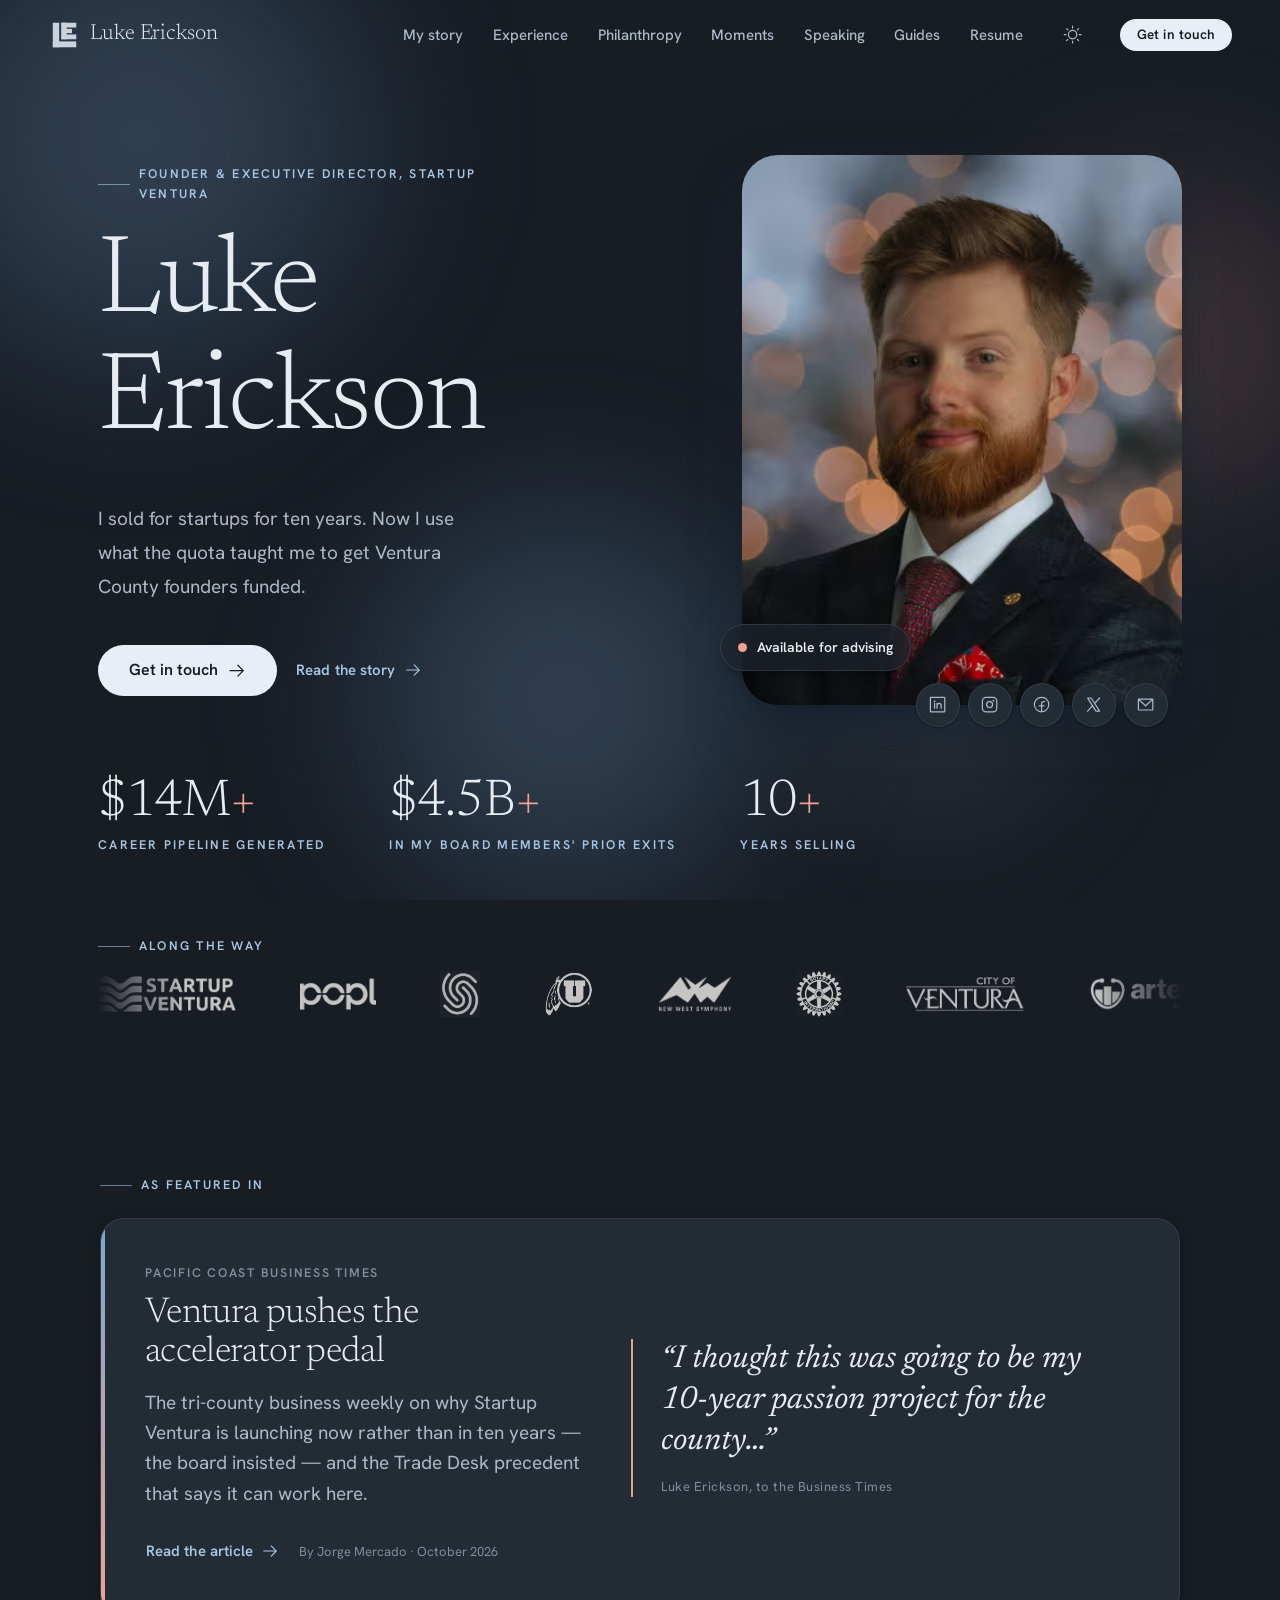
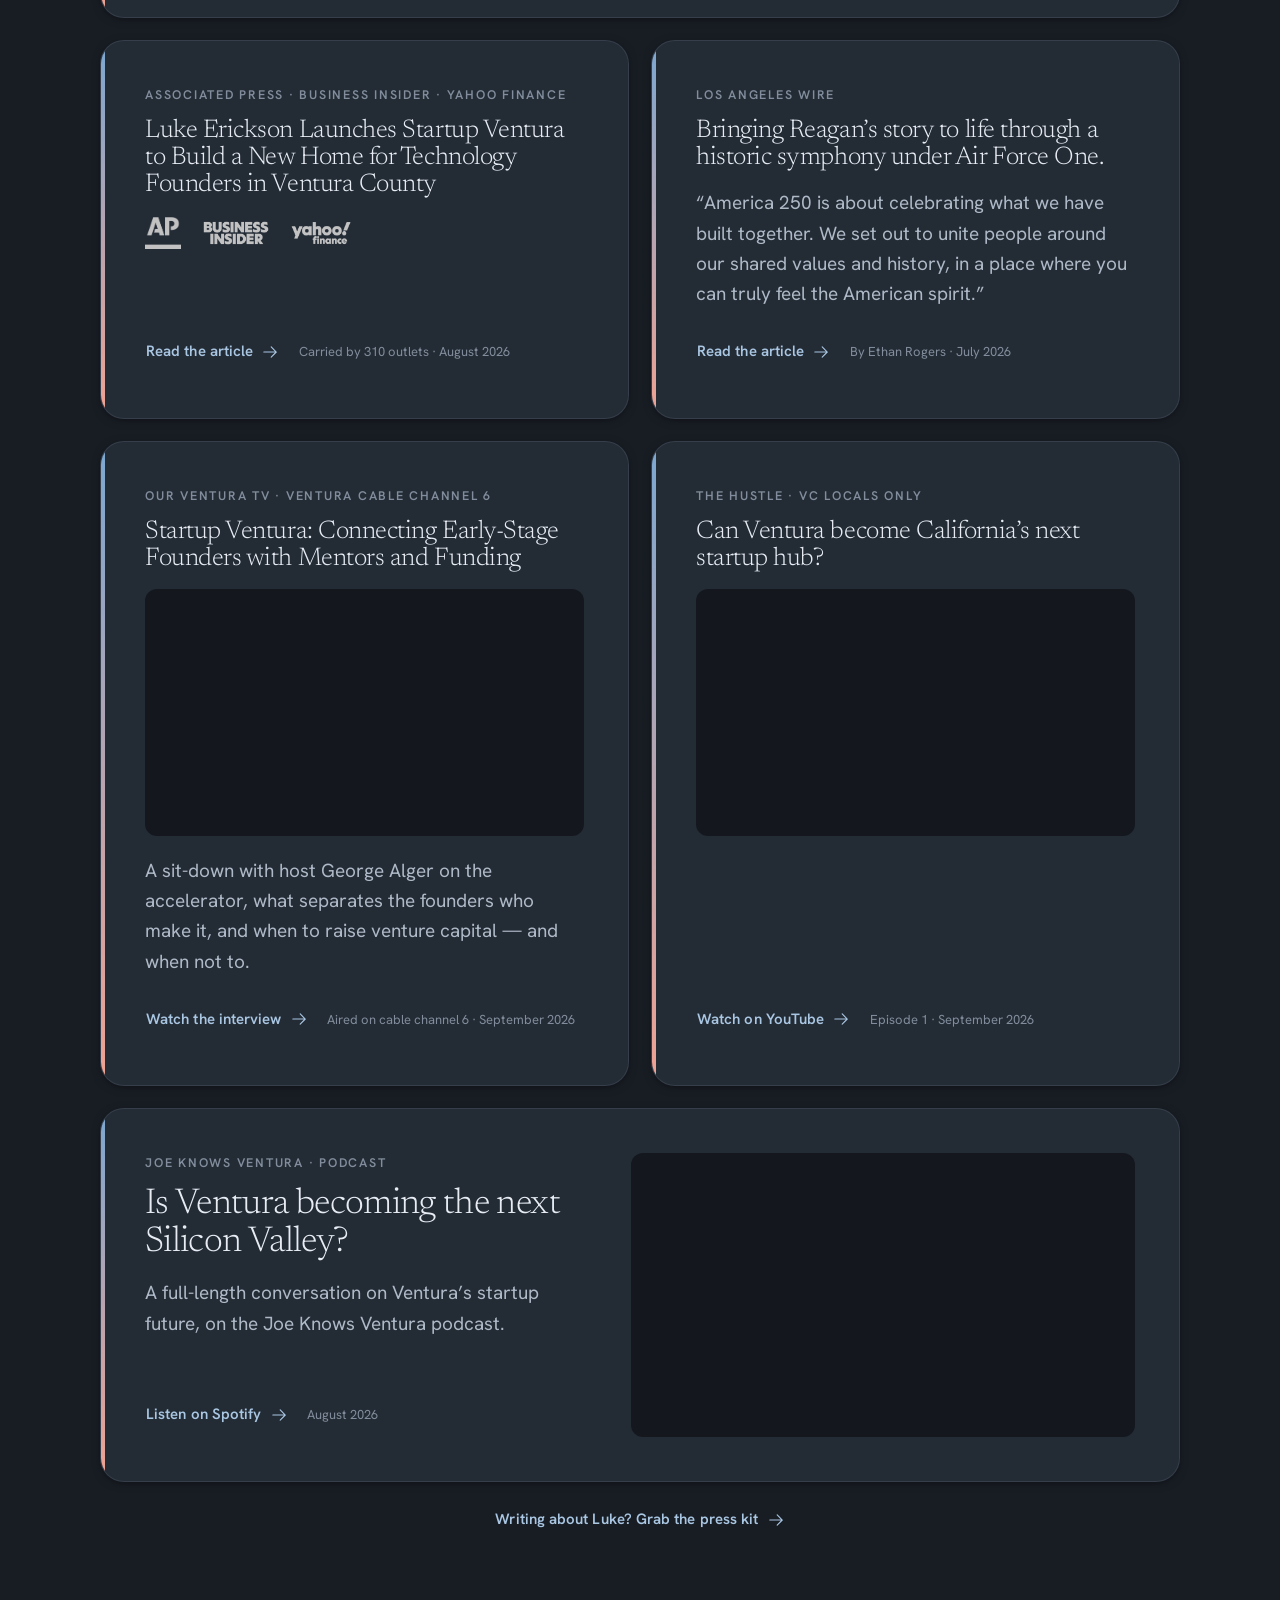
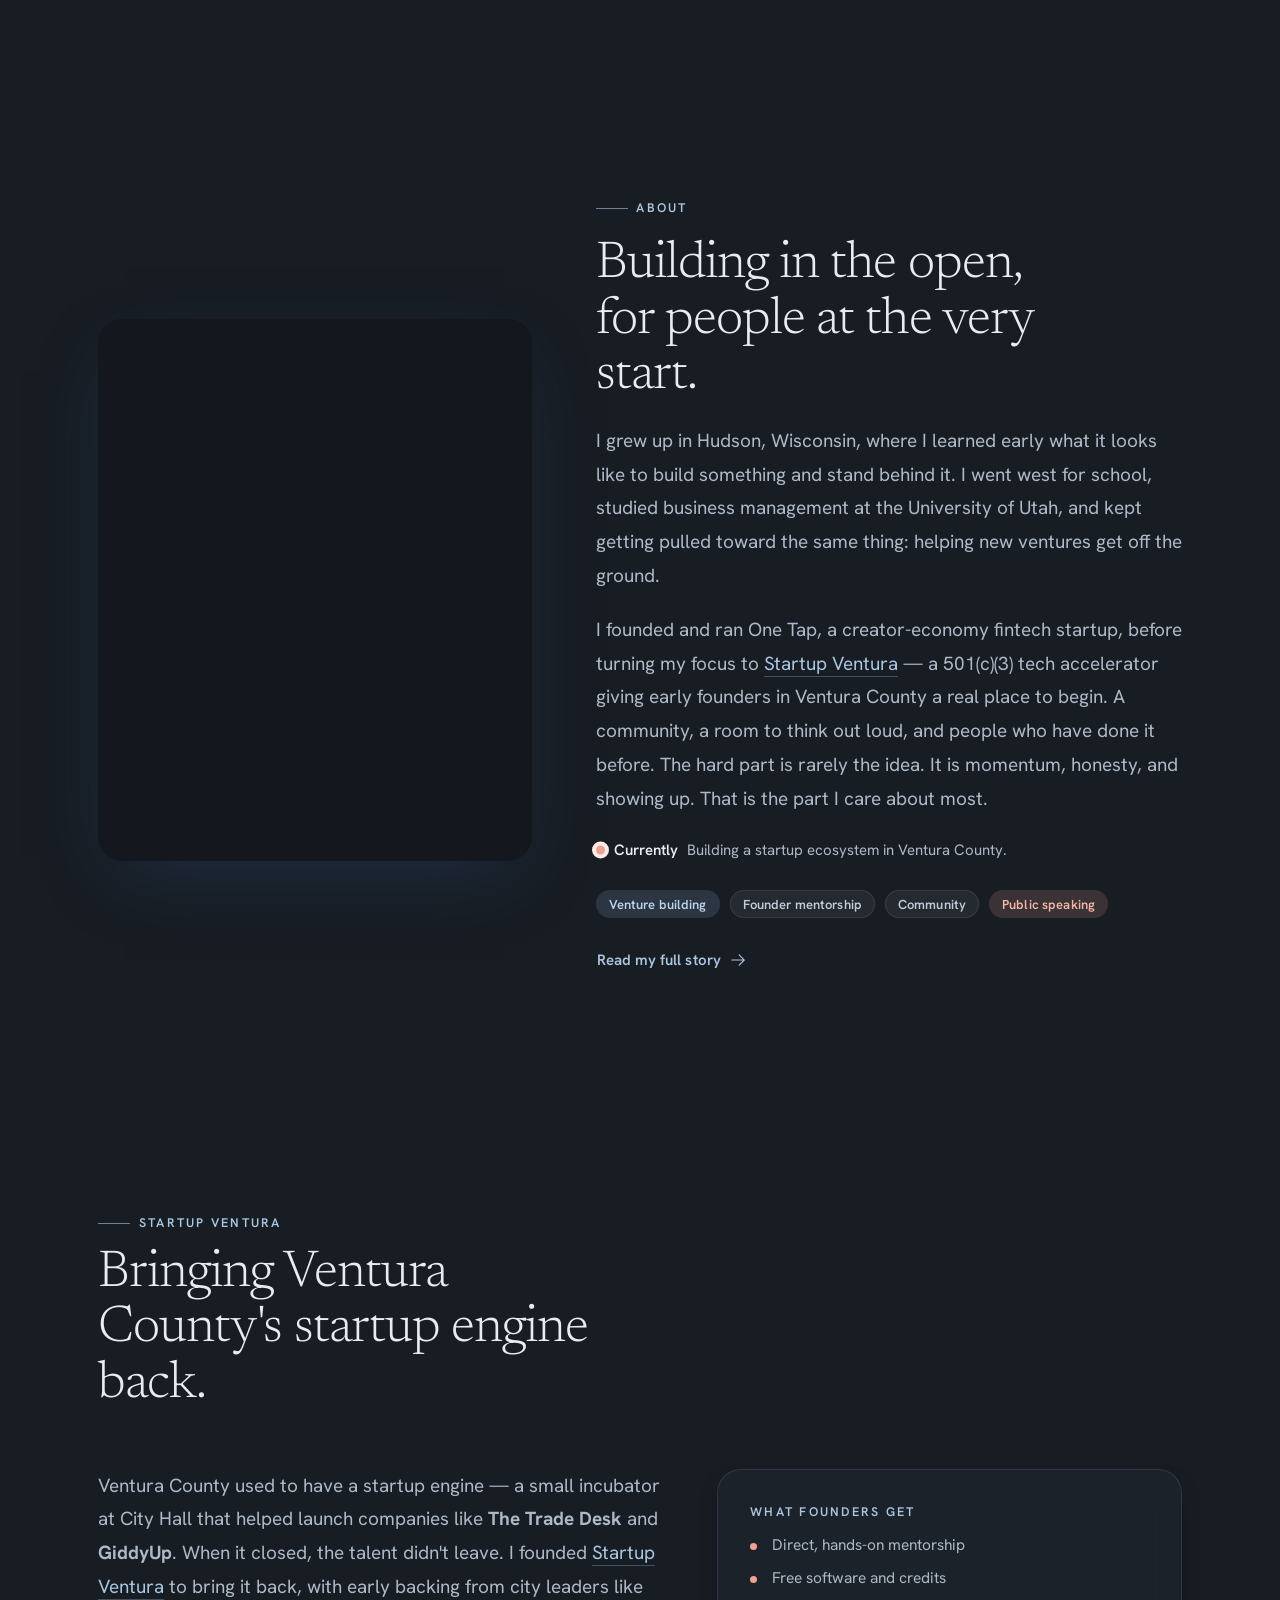
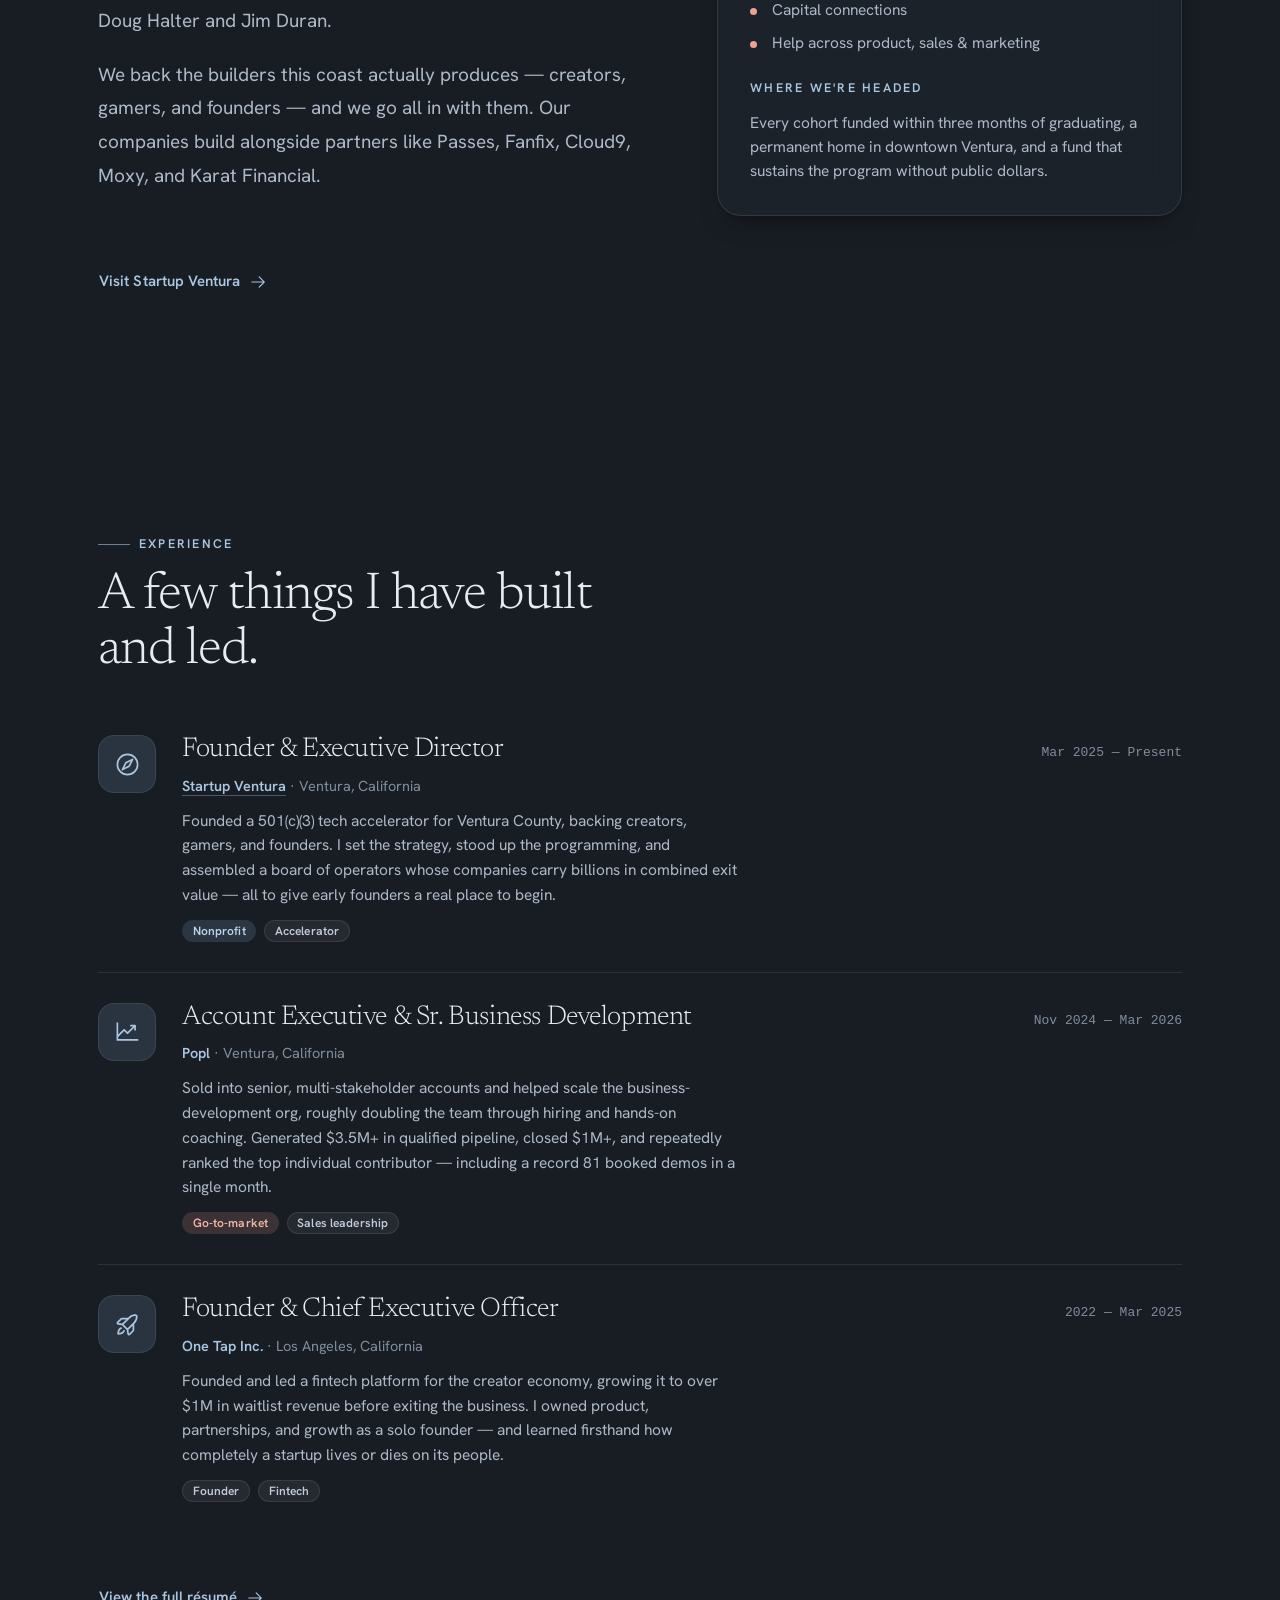
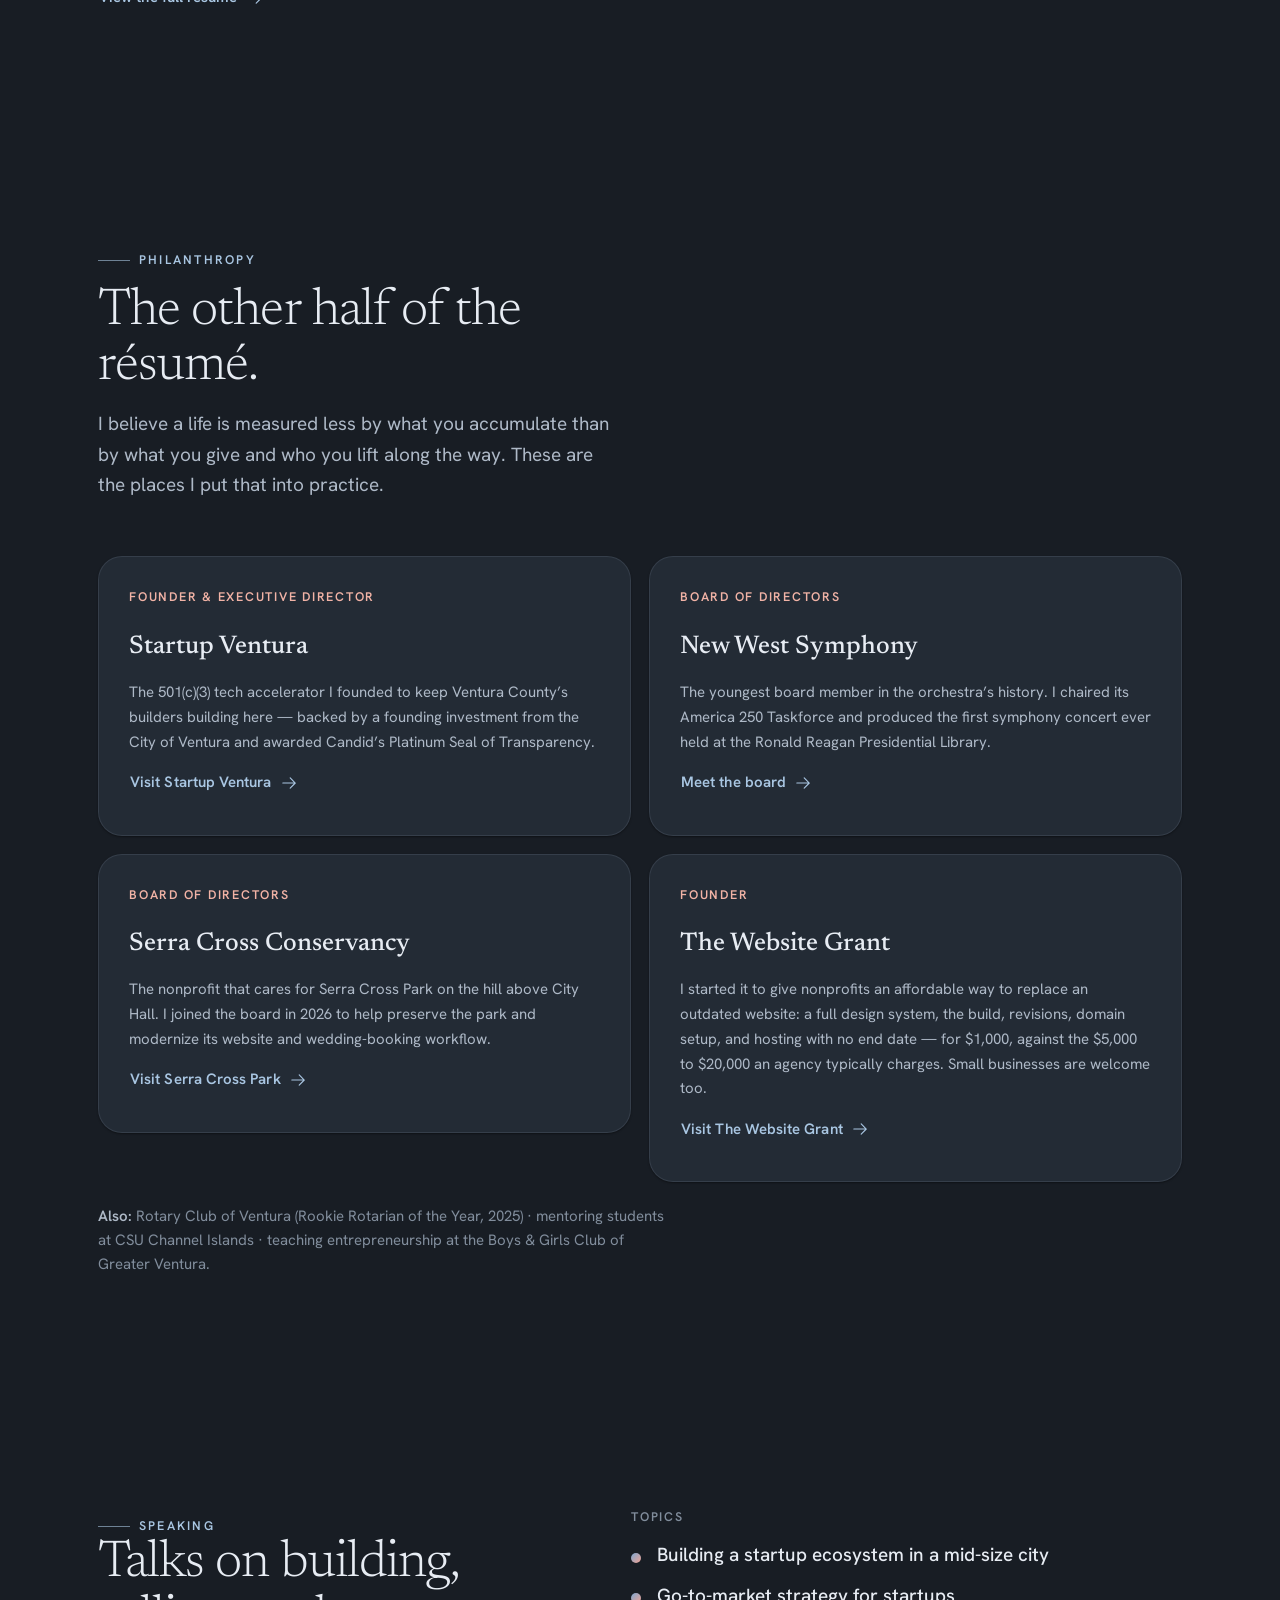
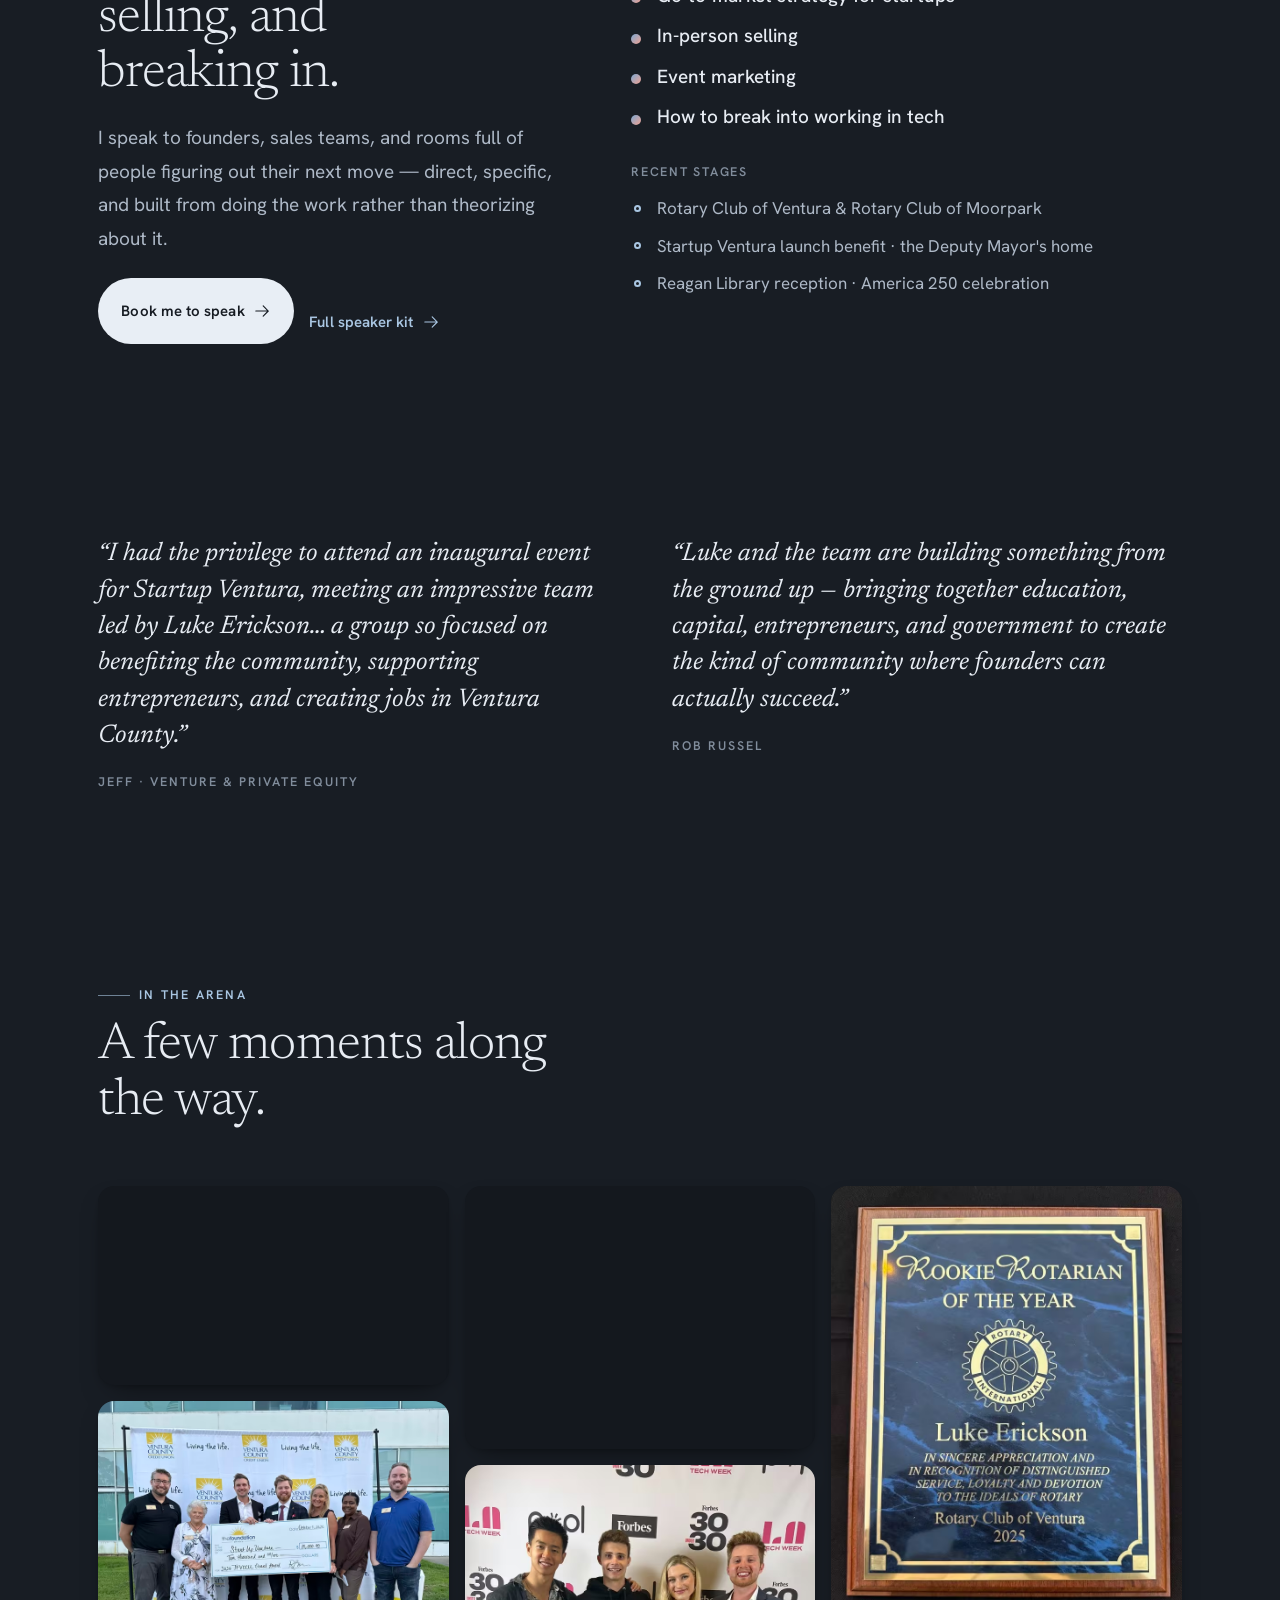
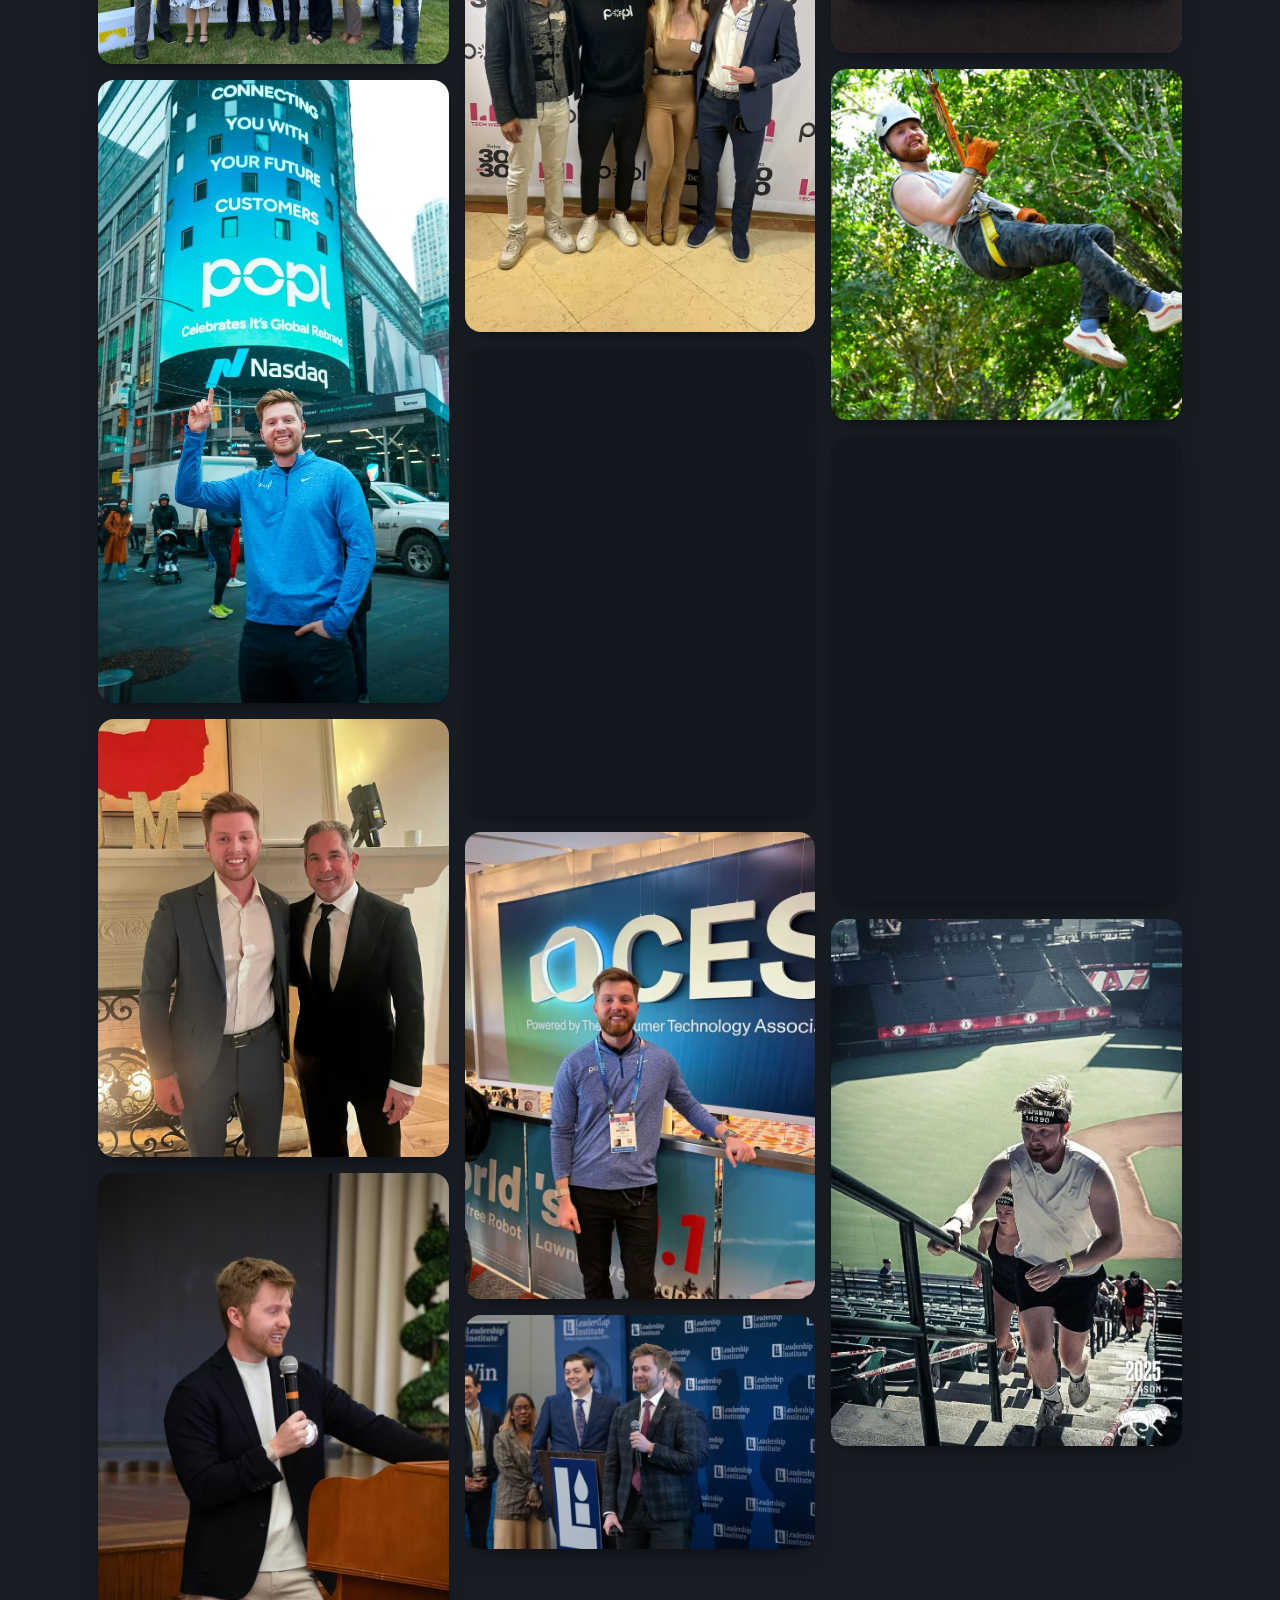
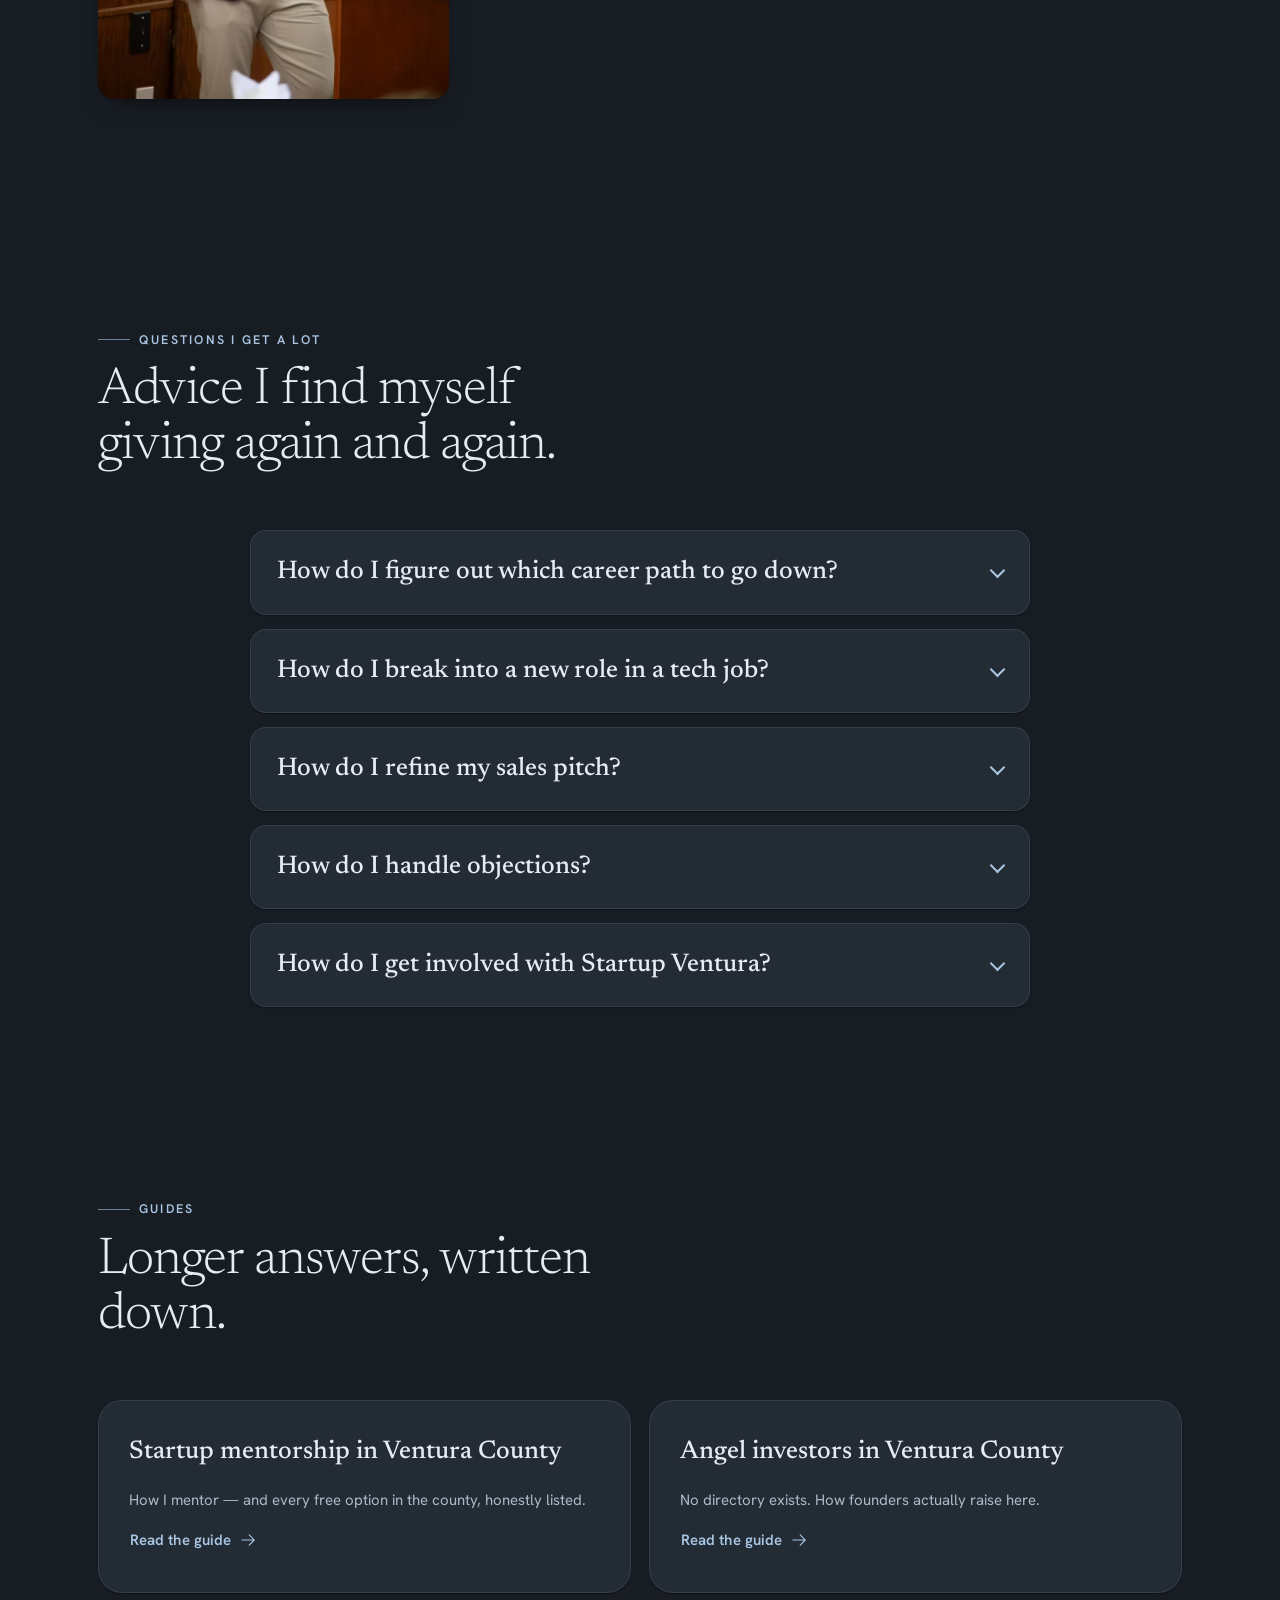
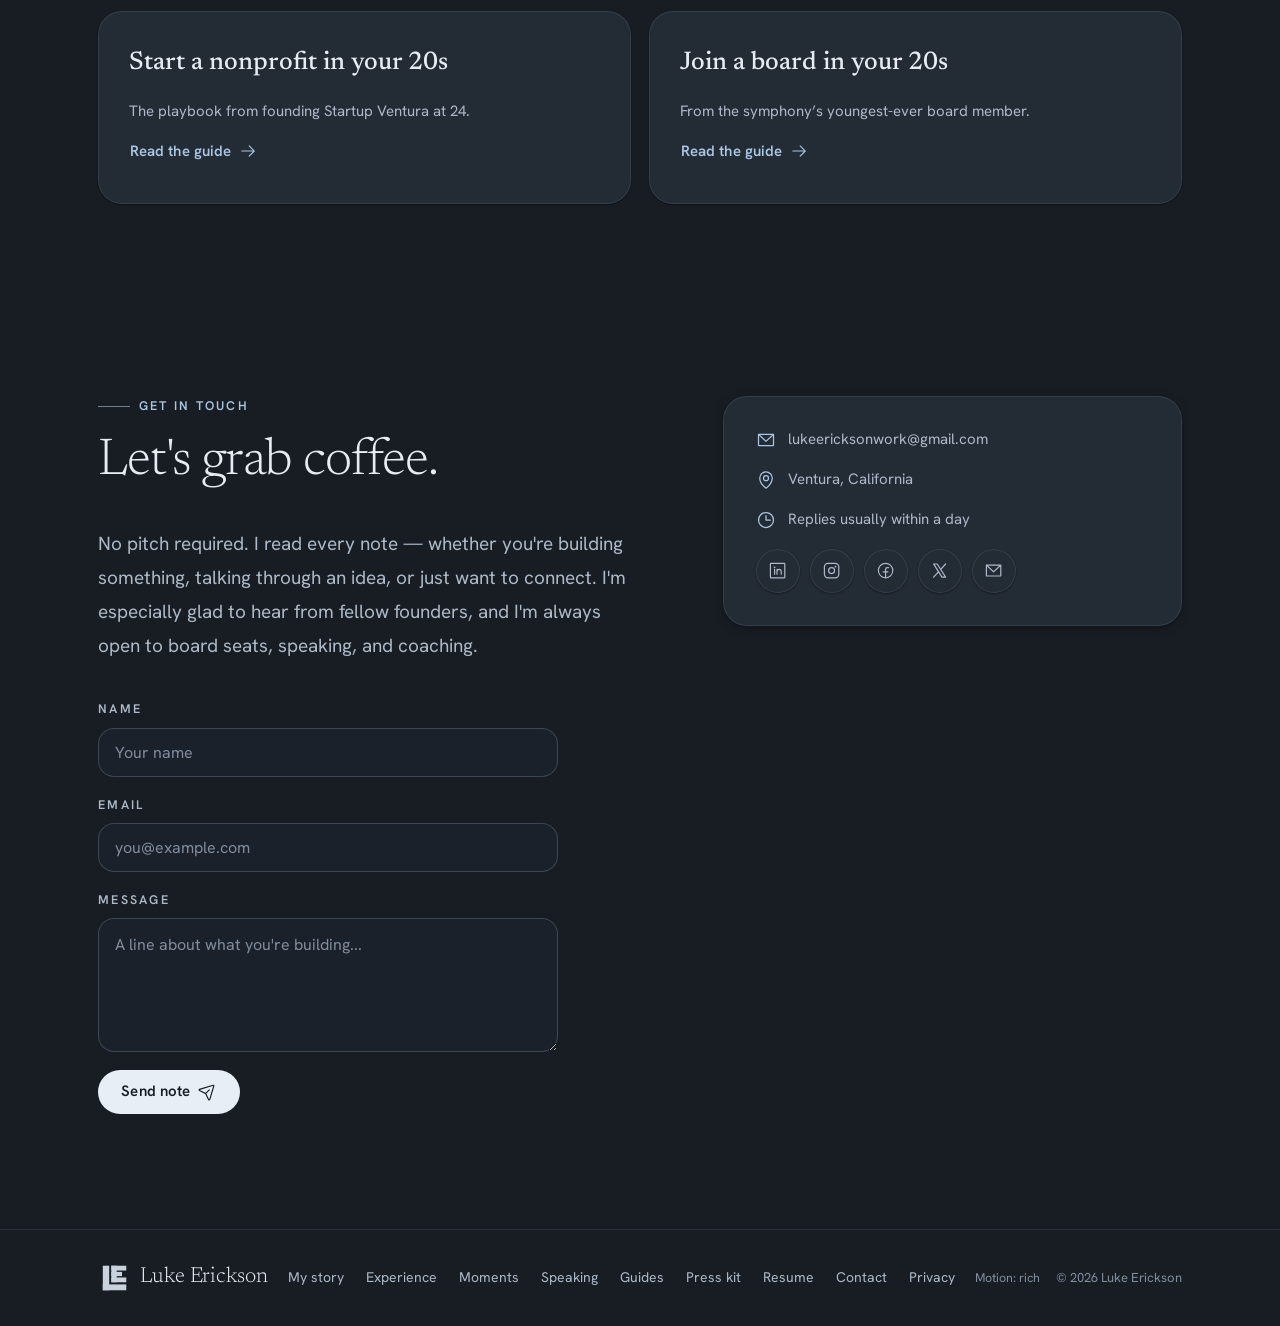
==== commit 1f689f15: "Header: keep seven nav links on one row (nowrap; monogram-only wordmark and tighter gaps at 881-1120" ====
--- a/index.html
+++ b/index.html
@@ -260,7 +260,7 @@
 .site-header.is-scrolled .site-header__inner{background:var(--color-surface-translucent);backdrop-filter:blur(16px);-webkit-backdrop-filter:blur(16px);border-bottom-color:var(--color-border);}
 .site-nav{display:flex;align-items:center;gap:clamp(10px,2vw,28px);}
 .site-nav__links{display:flex;align-items:center;gap:clamp(10px,2vw,28px);}
-.nav-link{background:none;border:0;cursor:pointer;font-family:var(--font-sans);font-weight:500;font-size:15px;color:var(--text-secondary);padding:6px 2px;transition:color var(--dur-fast) var(--ease-soft);text-decoration:none;}
+.nav-link{background:none;border:0;cursor:pointer;font-family:var(--font-sans);font-weight:500;font-size:15px;color:var(--text-secondary);padding:6px 2px;white-space:nowrap;transition:color var(--dur-fast) var(--ease-soft);text-decoration:none;}
 .nav-link:hover,.nav-link:focus-visible{color:var(--text-primary);}
 .nav-toggle{display:none;}
 
@@ -558,6 +558,8 @@
   .resume-hero__actions{align-items:flex-start;}
 }
 @media (max-width:900px){.gallery{columns:2;}}
+/* Mid-width desktops: full nav still shows; drop the wordmark NAME and tighten gaps so seven links fit on one row */
+@media (max-width:1120px) and (min-width:881px){.ds-wordmark__name{display:none;}.site-header .ds-wordmark{gap:0;}.site-nav,.site-nav__links{gap:clamp(10px,1.6vw,20px);}}
 @media (max-width:880px){
   .site-nav__links{display:none;}
   .nav-toggle{display:inline-grid;}
--- a/assets/css/styles.css
+++ b/assets/css/styles.css
@@ -218,7 +218,7 @@
 .site-header.is-scrolled .site-header__inner{background:var(--color-surface-translucent);backdrop-filter:blur(16px);-webkit-backdrop-filter:blur(16px);border-bottom-color:var(--color-border);}
 .site-nav{display:flex;align-items:center;gap:clamp(10px,2vw,28px);}
 .site-nav__links{display:flex;align-items:center;gap:clamp(10px,2vw,28px);}
-.nav-link{background:none;border:0;cursor:pointer;font-family:var(--font-sans);font-weight:500;font-size:15px;color:var(--text-secondary);padding:6px 2px;transition:color var(--dur-fast) var(--ease-soft);text-decoration:none;}
+.nav-link{background:none;border:0;cursor:pointer;font-family:var(--font-sans);font-weight:500;font-size:15px;color:var(--text-secondary);padding:6px 2px;white-space:nowrap;transition:color var(--dur-fast) var(--ease-soft);text-decoration:none;}
 .nav-link:hover,.nav-link:focus-visible{color:var(--text-primary);}
 .nav-toggle{display:none;}
 
@@ -516,6 +516,8 @@
   .resume-hero__actions{align-items:flex-start;}
 }
 @media (max-width:900px){.gallery{columns:2;}}
+/* Mid-width desktops: full nav still shows; drop the wordmark NAME and tighten gaps so seven links fit on one row */
+@media (max-width:1120px) and (min-width:881px){.ds-wordmark__name{display:none;}.site-header .ds-wordmark{gap:0;}.site-nav,.site-nav__links{gap:clamp(10px,1.6vw,20px);}}
 @media (max-width:880px){
   .site-nav__links{display:none;}
   .nav-toggle{display:inline-grid;}
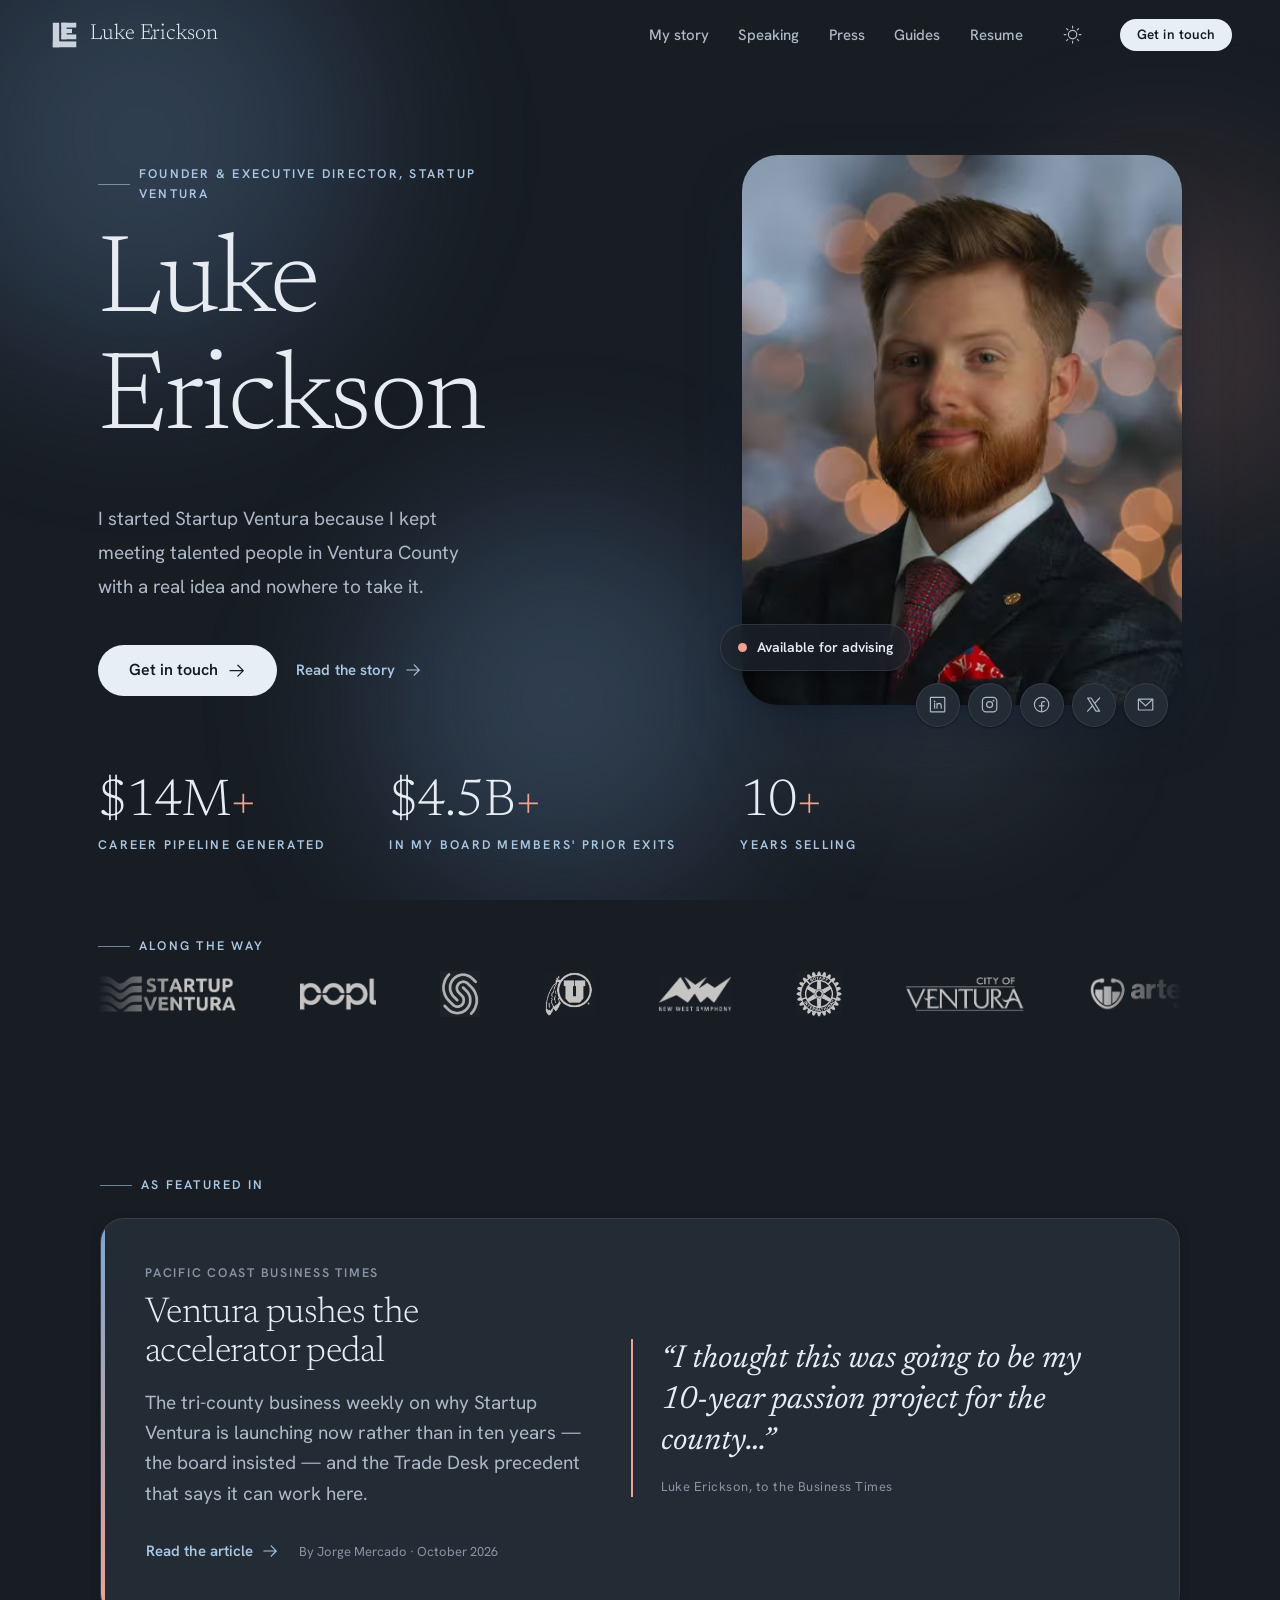
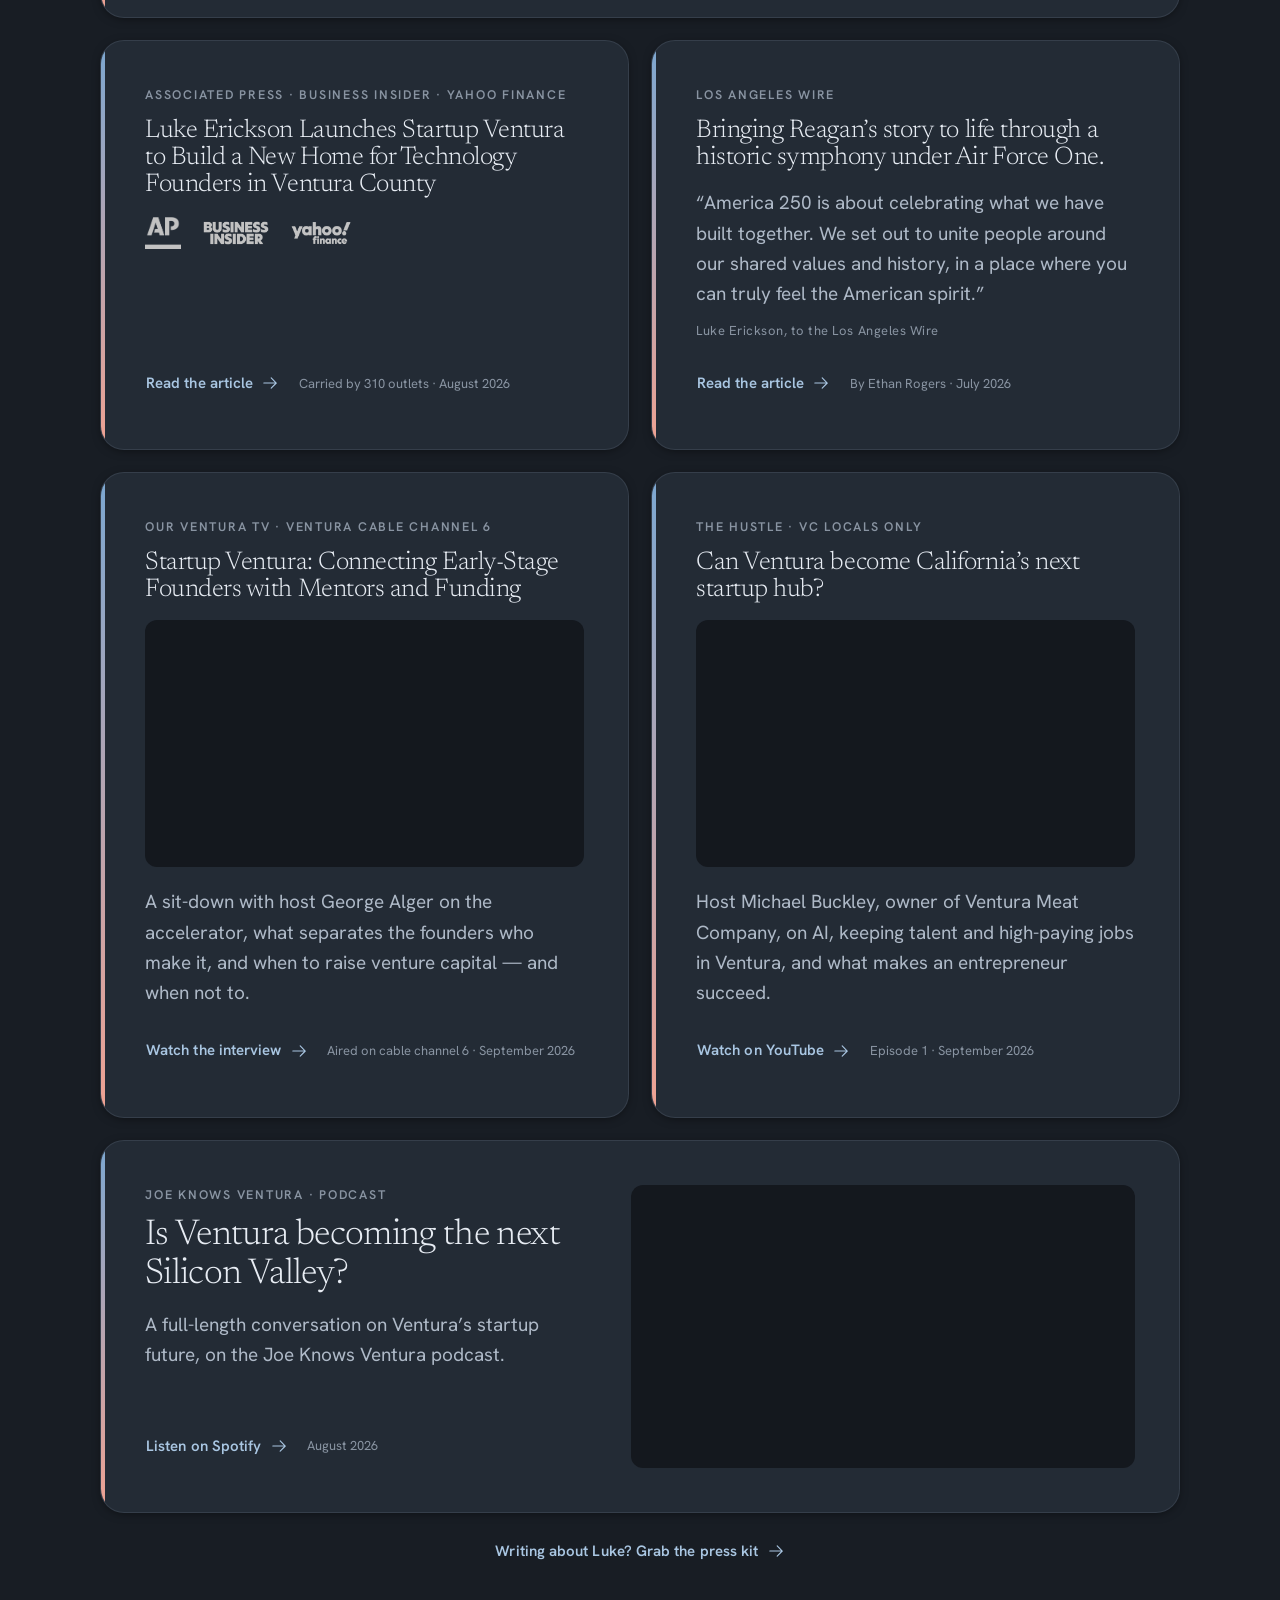
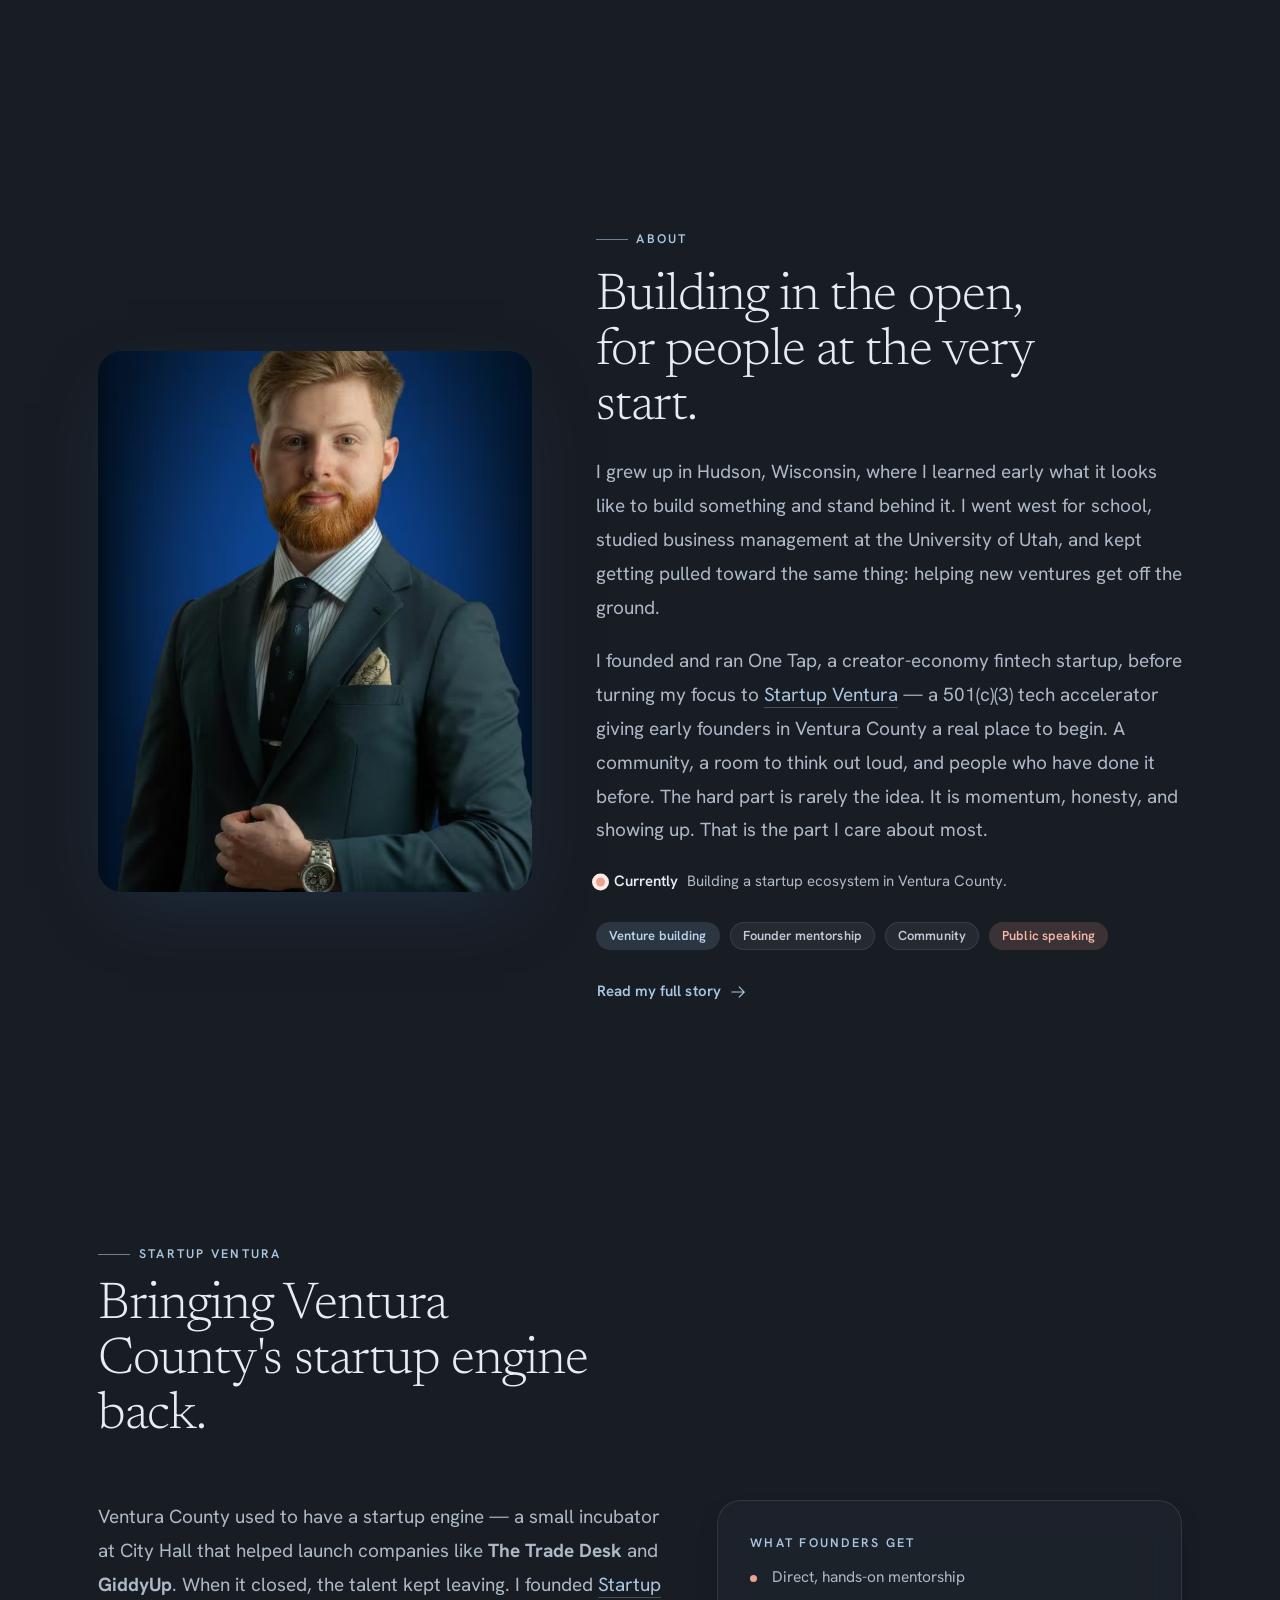
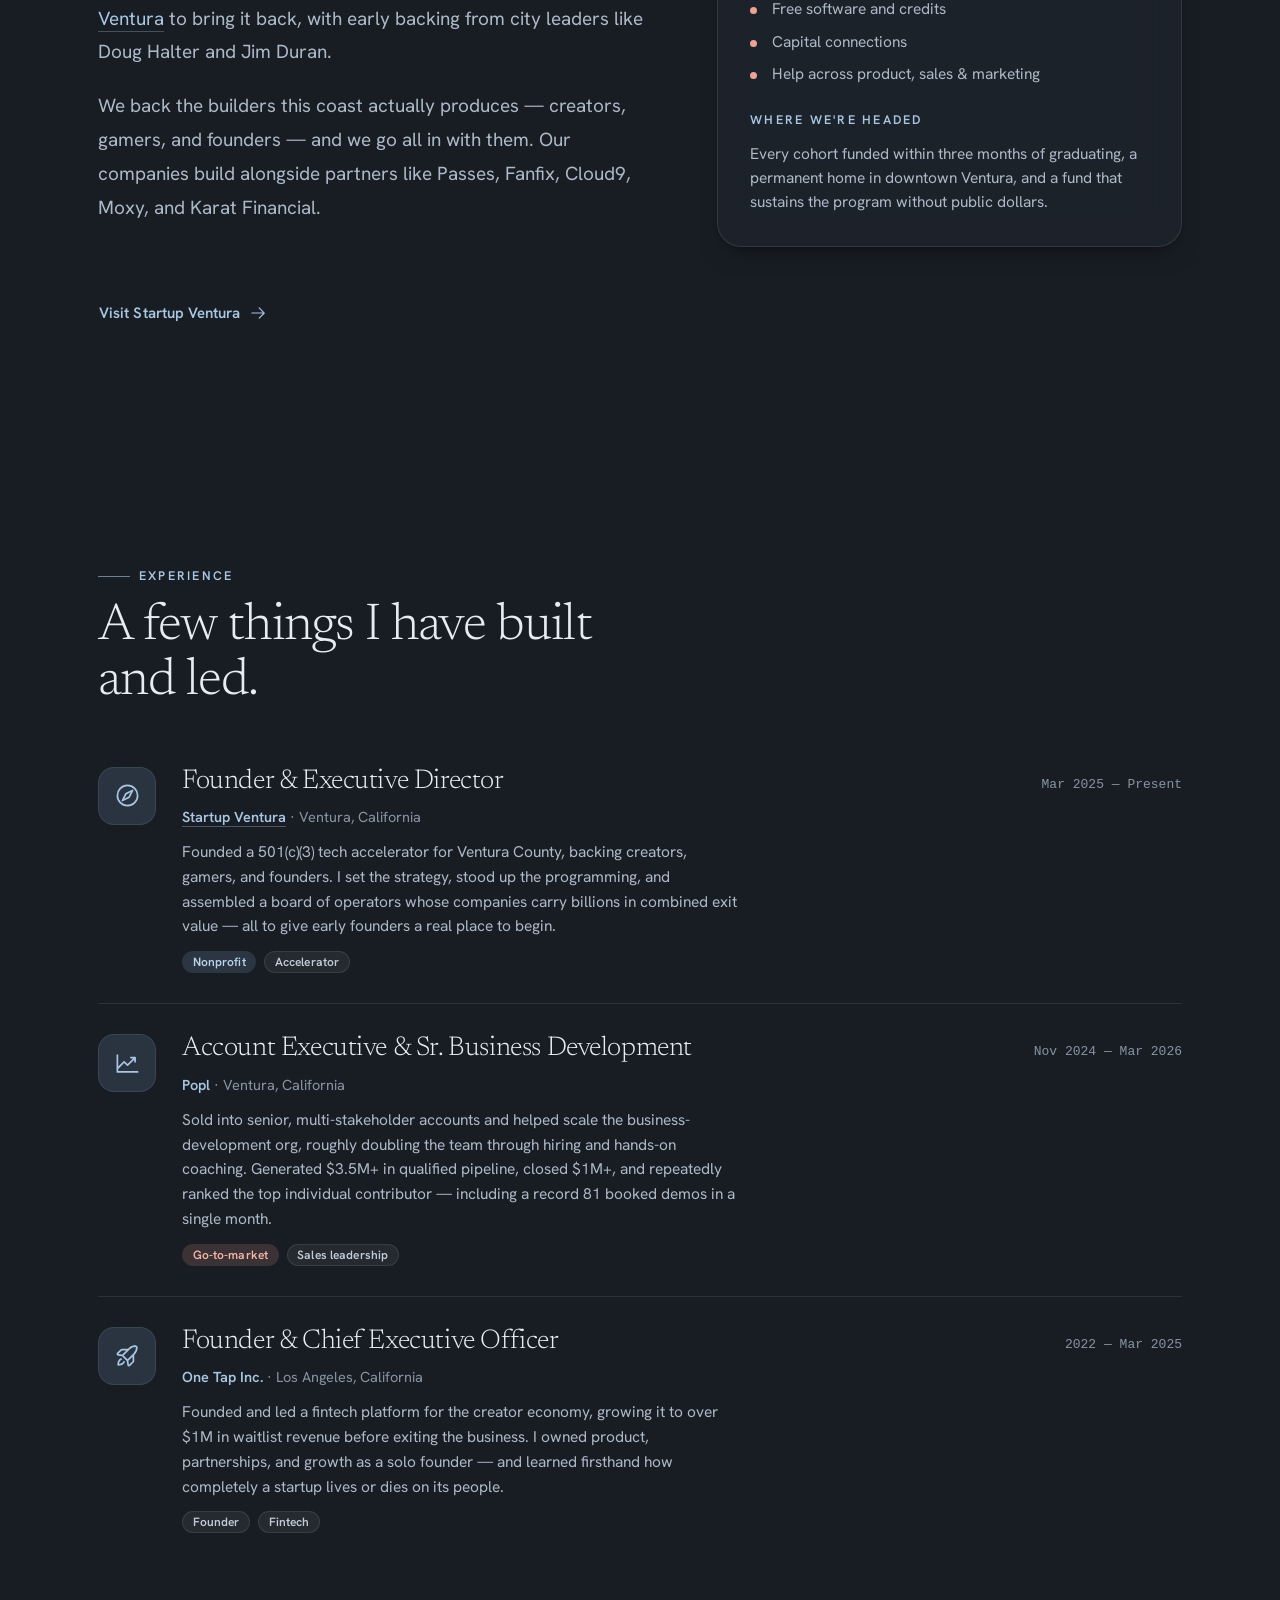
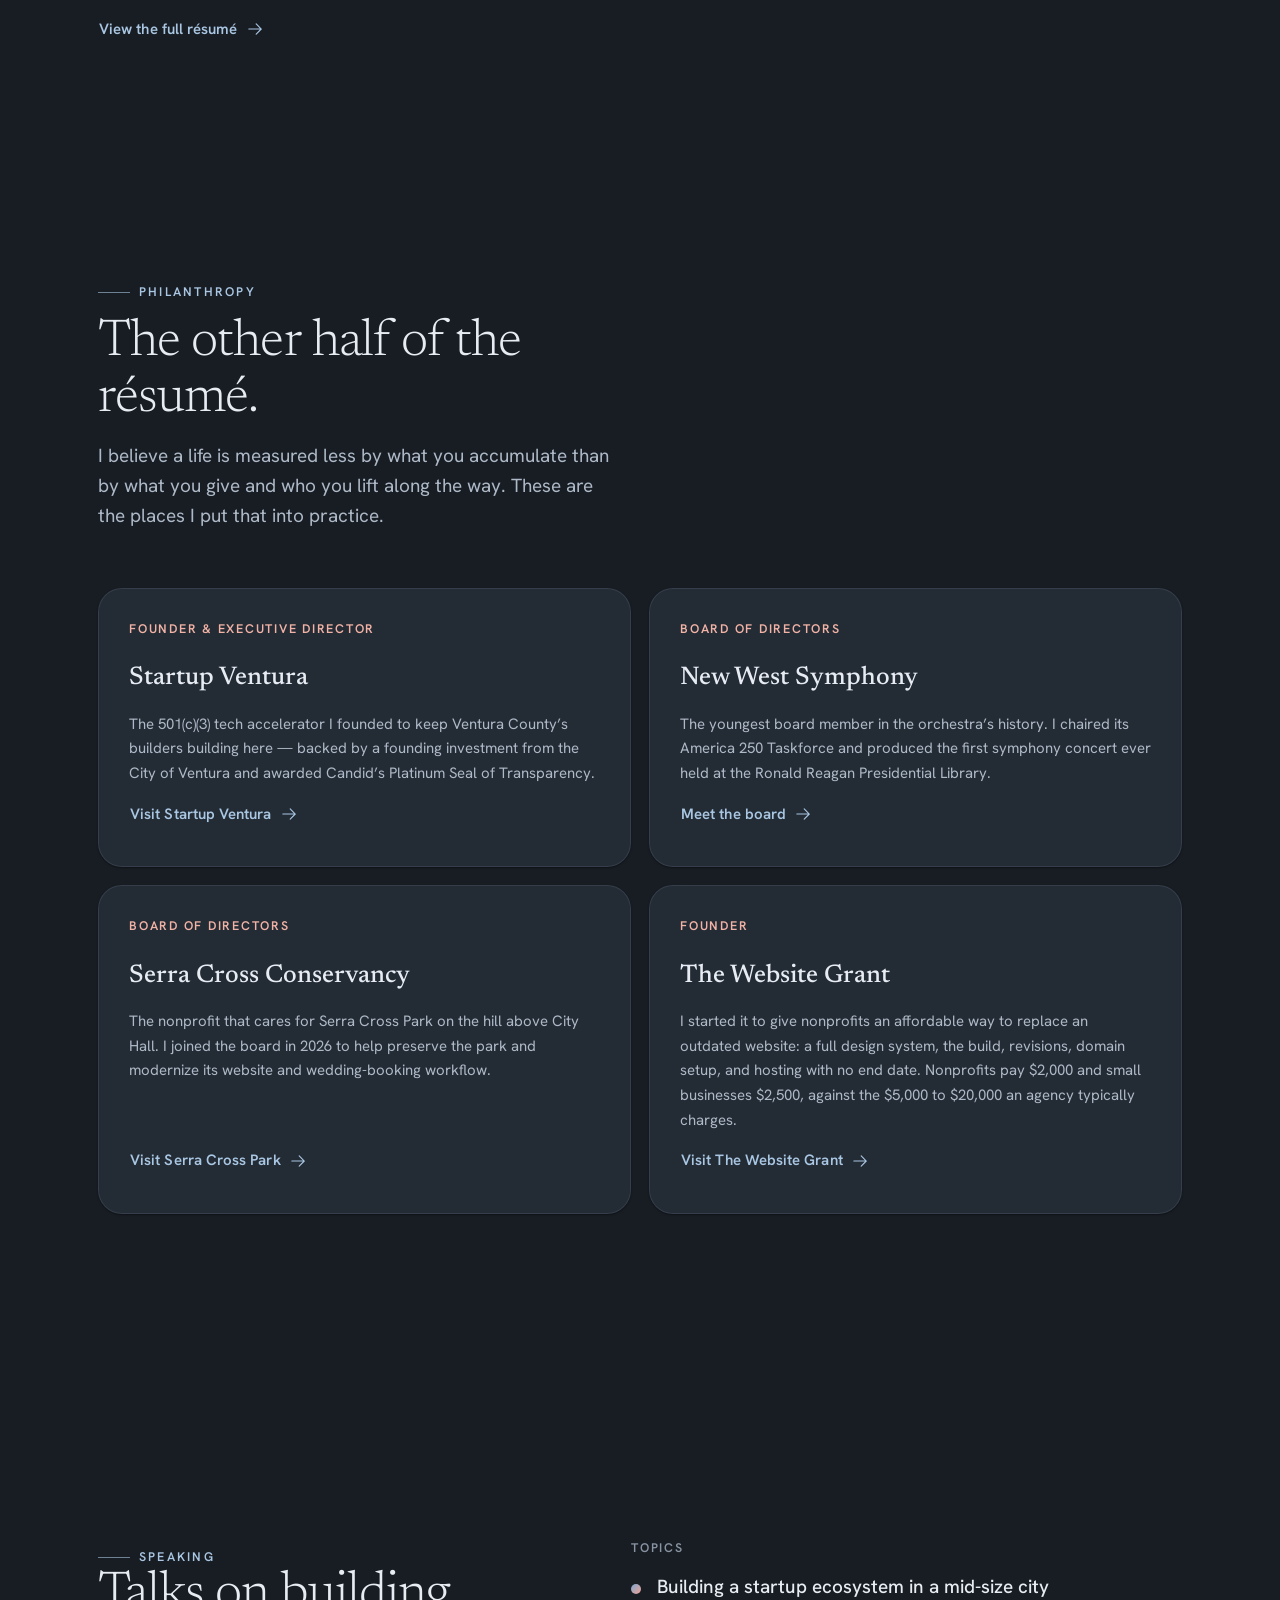
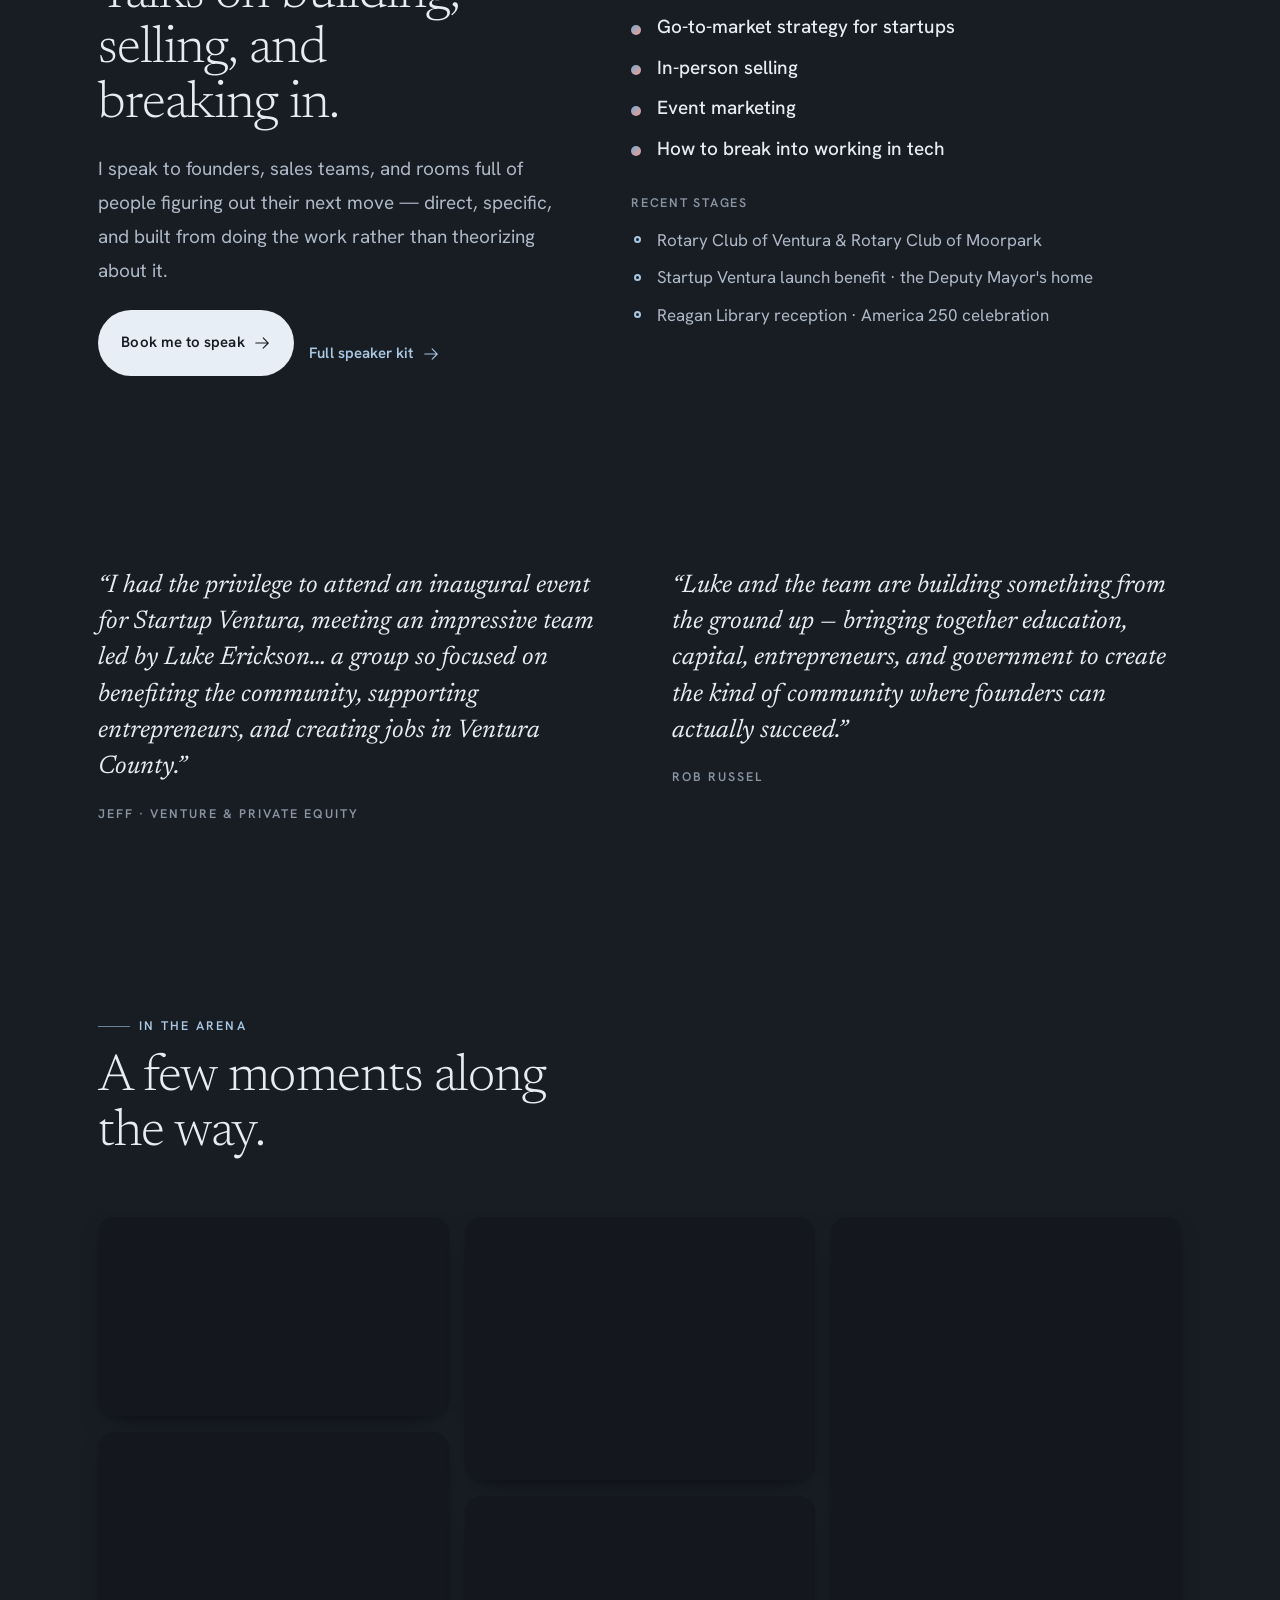
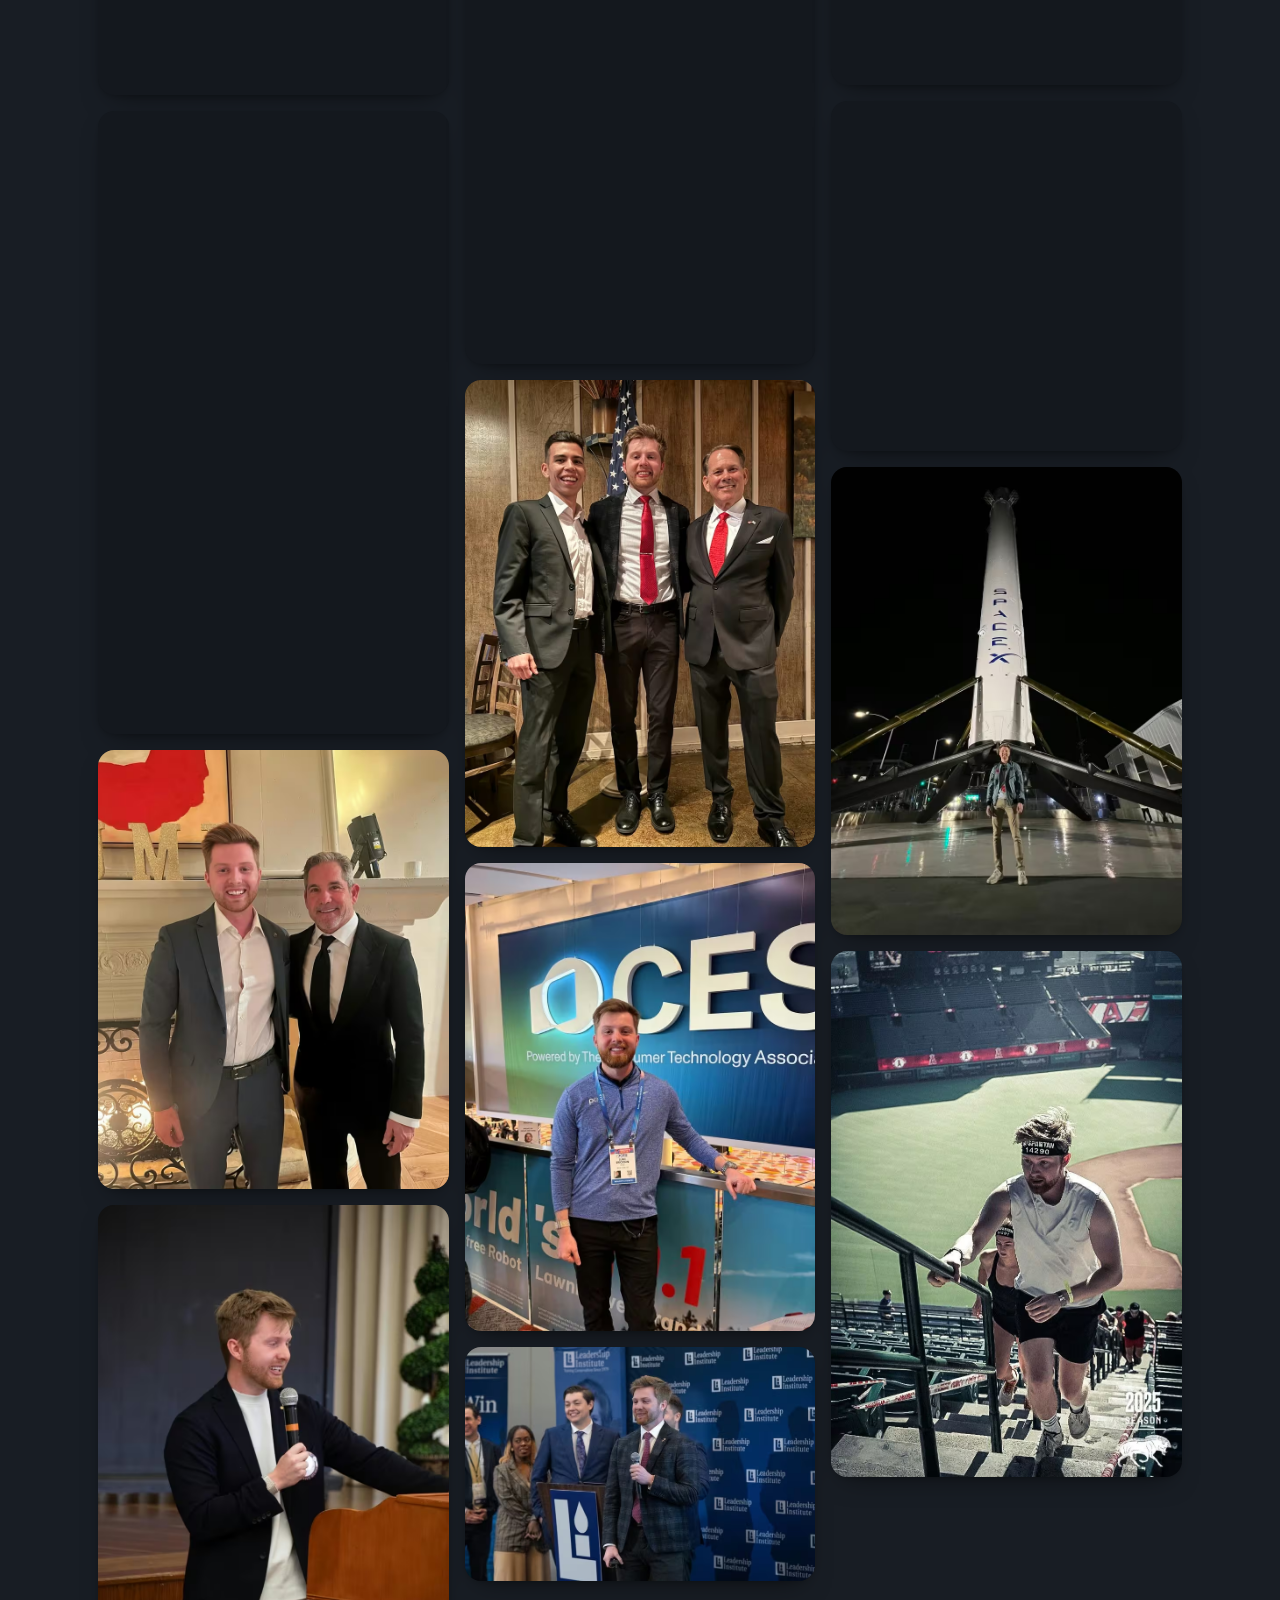
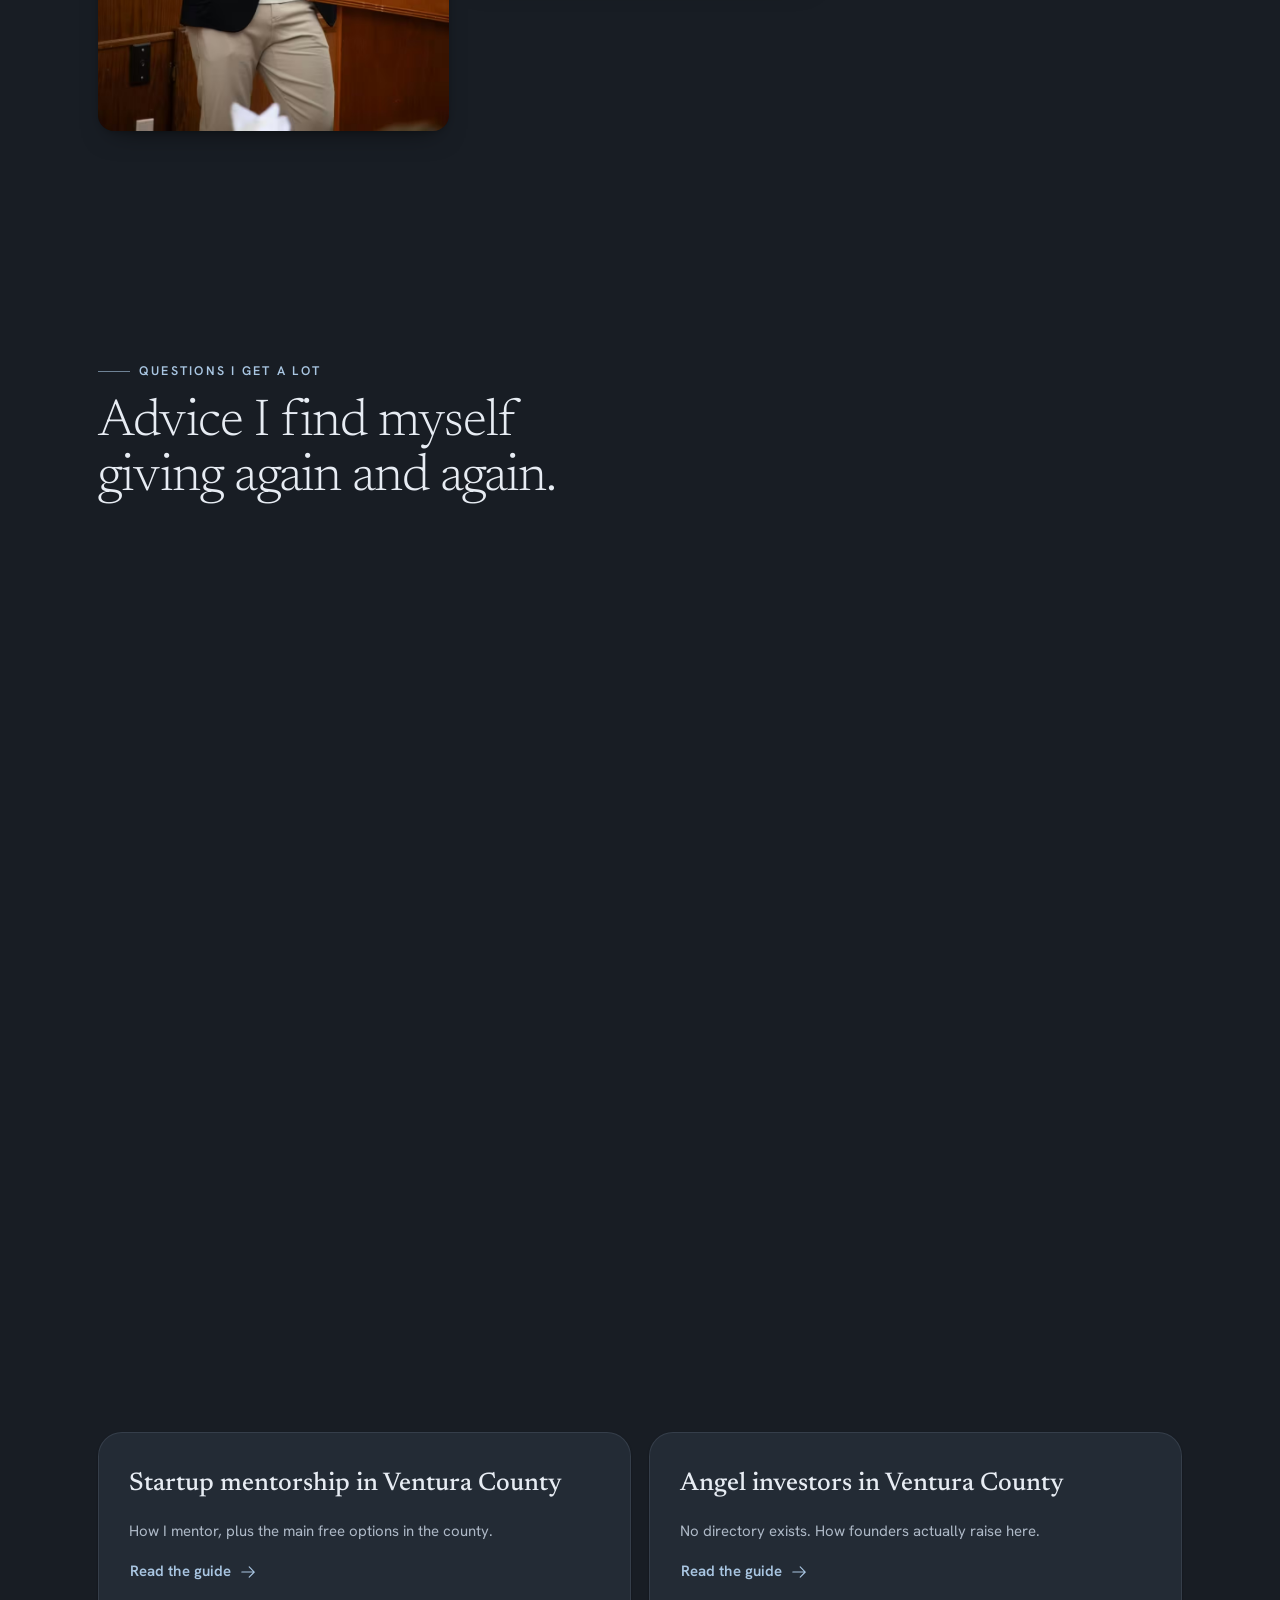
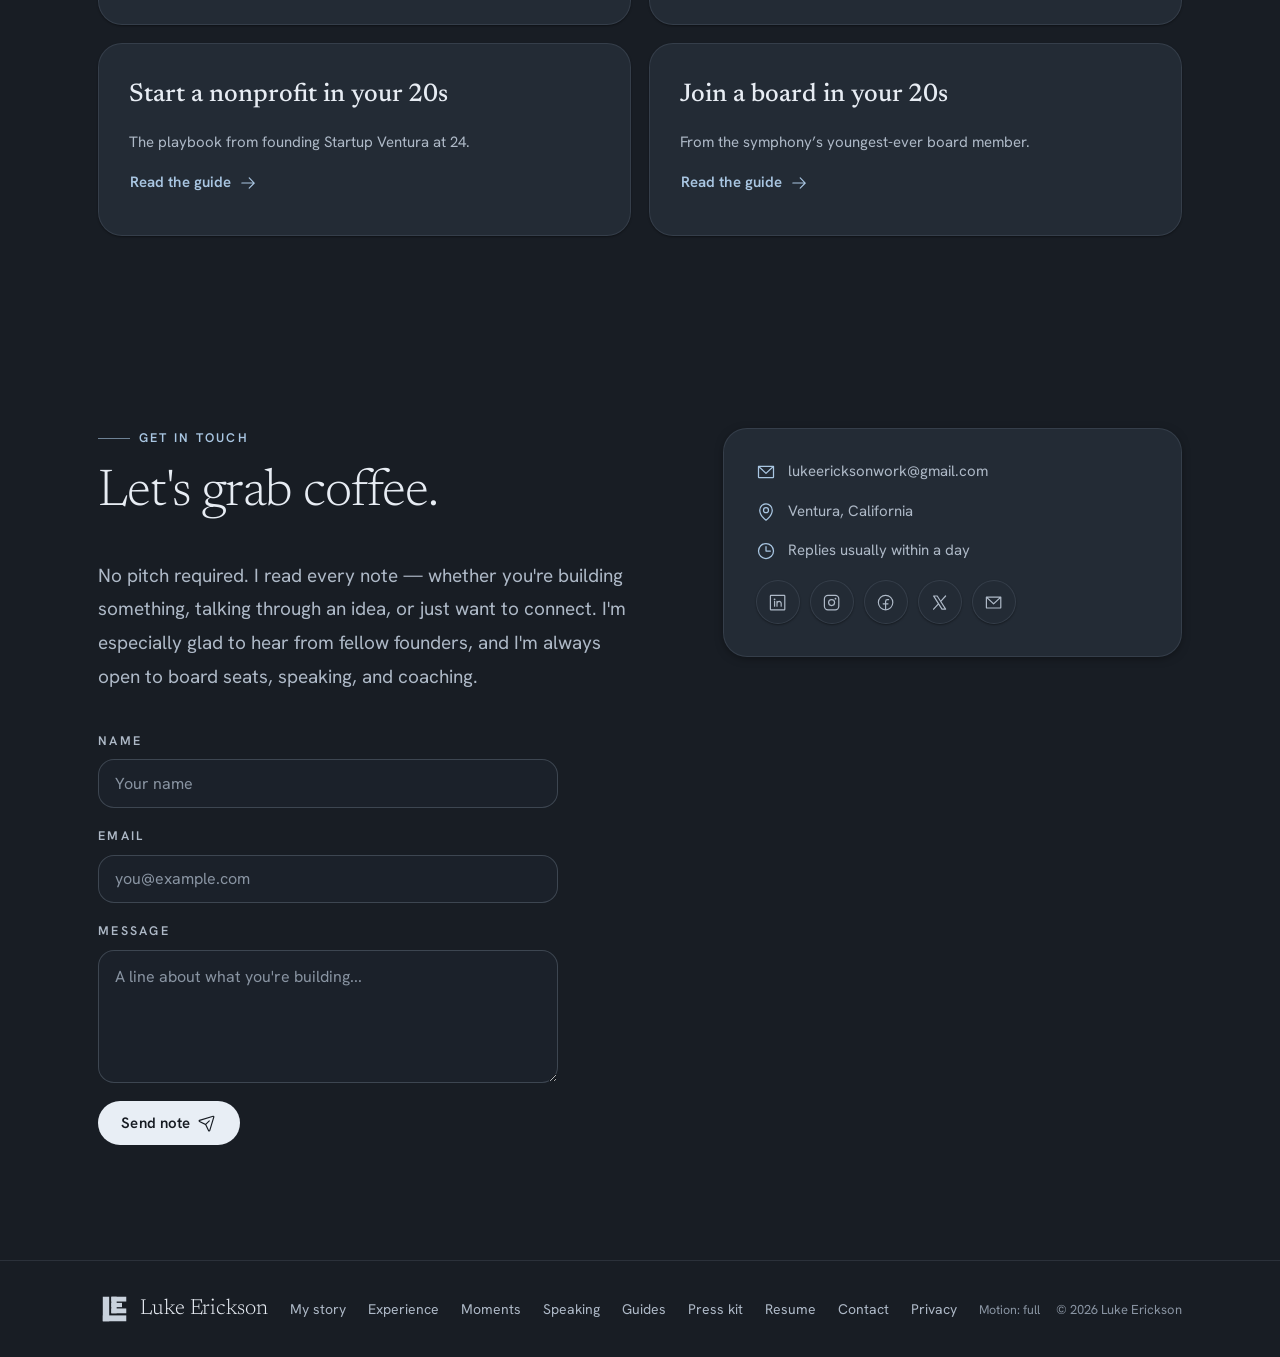
==== commit 900c8446: "Audit quick wins + plainer homepage tagline - Hero tagline now in Luke's own words from the story pa" ====
--- a/index.html
+++ b/index.html
@@ -38,7 +38,6 @@
 <link rel="preload" as="image" type="image/avif" imagesrcset="assets/img/luke-erickson-hero-480.avif 480w, assets/img/luke-erickson-hero-720.avif 720w, assets/img/luke-erickson-hero-960.avif 960w" imagesizes="(max-width:880px) 340px, 440px" fetchpriority="high" />
 <link rel="preload" as="font" type="font/woff2" href="assets/fonts/newsreader-300.woff2" crossorigin />
 <link rel="preload" as="font" type="font/woff2" href="assets/fonts/hanken-grotesk-400.woff2" crossorigin />
-<link rel="preload" as="style" href="assets/css/styles.css" />
 <style data-inline-css>
 /* ============================================================
    Luke Erickson — lukeerickson.com
@@ -69,7 +68,7 @@
   --color-border:var(--sky-200);--color-border-strong:var(--sky-300);
   --text-primary:var(--ink-800);--text-secondary:var(--ink-600);--text-muted:#69727F;--text-faint:var(--ink-400);
   --text-on-ink:#F4F7FB;--text-on-coral:var(--ink-900);
-  --accent-blue:var(--blue-500);--accent-blue-ink:var(--blue-700);--accent-coral:var(--coral-500);--accent-coral-ink:var(--coral-700);
+  --accent-blue:var(--blue-500);--accent-blue-ink:var(--blue-700);--accent-coral:var(--coral-500);--accent-coral-ink:#A35E4D;
   --logo-l:#5B6675;--logo-e:#5B6675;
   --link:var(--blue-700);--link-hover:#355E86;--focus-ring:rgba(123,167,209,.55);
   --color-bg-deep:var(--sky-150);--color-surface-2:var(--sky-50);--color-input-bg:var(--white);--glass-border:rgba(255,255,255,.6);--color-hover-surface:var(--sky-100);
@@ -115,7 +114,7 @@
   --color-bg:#181D24;--color-bg-deep:#0E1217;--color-bg-tint:#1E242D;--color-surface:#232B35;--color-surface-sunken:#14181E;--color-surface-2:#2A3340;
   --color-surface-translucent:rgba(31,38,47,.62);--color-input-bg:#1B212A;--glass-border:rgba(255,255,255,.10);
   --color-border:rgba(180,198,219,.12);--color-border-strong:rgba(180,198,219,.22);
-  --text-primary:#E7ECF3;--text-secondary:#AEB9C7;--text-muted:#818D9C;--text-faint:#5E6A78;--text-on-coral:#20262E;
+  --text-primary:#E7ECF3;--text-secondary:#AEB9C7;--text-muted:#8994A2;--text-faint:#5E6A78;--text-on-coral:#20262E;
   --accent-blue:#8FB8DE;--accent-blue-ink:#A9C6E2;--accent-coral:#F0A292;--accent-coral-ink:#F2B3A6;
   --link:#A9C6E2;--link-hover:#C7DBEE;--focus-ring:rgba(143,184,222,.50);
   --logo-l:#C9D2DD;--logo-e:#C9D2DD;
@@ -577,6 +576,38 @@
 .give-lede{max-width:58ch;margin:0;color:var(--text-secondary);font-size:var(--text-body-lg);line-height:1.6;}
 .give-also{margin:22px 0 0;max-width:72ch;color:var(--text-muted);font-size:var(--text-body-sm);line-height:1.6;}
 .give-also b{color:var(--text-secondary);font-weight:600;}
+
+/* ---------------- Audit quick wins (2026-11-07) ---------------- */
+.nav-link[aria-current="page"]{color:var(--text-primary);}
+/* Copy buttons sit top-right of bio cards; keep labels clear of them */
+.bio-card > .kit-label{padding-right:84px;}
+/* Attribution under a press-card quote */
+.press__by{margin:-10px 0 20px;font-family:var(--font-sans);font-size:var(--text-caption);letter-spacing:.04em;color:var(--text-muted);}
+/* Closing "Get in touch" card on mentorship + guides; inline button under the mentorship intro */
+.page-cta{margin-top:clamp(40px,5vw,56px);}
+.page-cta__inline{margin:22px 0 8px;}
+/* Press "Photos from the field": even 4:5 thumbnails centered on Luke (Download keeps the full photo) */
+.field-grid{align-items:stretch;}
+.field-grid .headshot-card{display:flex;flex-direction:column;}
+.field-frame{aspect-ratio:4/5;margin-bottom:14px;border-radius:var(--radius-md);overflow:hidden;}
+.field-frame picture{display:block;width:100%;height:100%;}
+.field-frame img{width:100%;height:100%;object-fit:cover;margin:0;border-radius:0;}
+.field-frame img[src*="popl-nasdaq"]{object-position:50% 85%;}
+.field-frame img[src*="speaking"]{object-position:50% 30%;}
+.field-grid .headshot-card__row{margin-top:auto;flex-direction:column;align-items:flex-start;}
+/* Philanthropy cards: equal heights per row, links aligned at the bottom */
+.kit-grid > .give-card{align-self:stretch;}
+/* Phones: 44px minimum tap targets for nav, footer and button links */
+@media (max-width:880px){
+  .site-header .ds-wordmark,.footer .ds-wordmark{min-height:44px;min-width:44px;}
+  .site-header.nav-open .site-nav__links{gap:2px;}
+  .site-header.nav-open .nav-link{display:flex;align-items:center;min-height:44px;}
+  .ds-btn--sm{min-height:44px;}
+  .footer__nav{gap:0 22px;}
+  .footer__nav a,.motion-toggle{display:inline-flex;align-items:center;min-height:44px;}
+  a.contact__line{align-items:center;min-height:44px;}
+  .seen-row a{display:inline-flex;align-items:center;min-height:44px;}
+}
 </style>
 
 <link rel="icon" type="image/svg+xml" href="assets/logo/LE-monogram.svg" />
@@ -796,13 +827,11 @@
       </a>
       <nav class="site-nav" aria-label="Primary">
         <div class="site-nav__links" id="navLinks">
-          <a class="nav-link" href="/about/me">My story</a>
-          <a class="nav-link" href="#experience">Experience</a>
-          <a class="nav-link" href="#philanthropy">Philanthropy</a>
-          <a class="nav-link" href="#moments">Moments</a>
-          <a class="nav-link" href="/speaking">Speaking</a>
+          <a class="nav-link" href="/about/me/">My story</a>
+          <a class="nav-link" href="/speaking/">Speaking</a>
+          <a class="nav-link" href="/press/">Press</a>
           <a class="nav-link" href="#guides">Guides</a>
-          <a class="nav-link" href="/resume">Resume</a>
+          <a class="nav-link" href="/resume/">Resume</a>
         </div>
         <button class="ds-iconbtn" id="themeToggle" type="button" aria-label="Switch theme">
           <svg class="icon" id="themeIcon" aria-hidden="true"><use href="#i-sun"/></svg>
@@ -824,10 +853,10 @@
           <div class="hero__copy">
             <span class="ds-eyebrow ds-eyebrow--line">Founder &amp; Executive Director, Startup Ventura</span>
             <h1 class="ds-display hero__name">Luke Erickson</h1>
-            <p class="ds-prose hero__lead">I sold for startups for ten years. Now I use what the quota taught me to get Ventura County founders funded.</p>
+            <p class="ds-prose hero__lead">I started Startup Ventura because I kept meeting talented people in Ventura County with a real idea and nowhere to take it.</p>
             <div class="hero__cta">
               <a class="ds-btn ds-btn--primary ds-btn--lg" href="#contact">Get in touch <span class="ds-btn__icon"><svg class="icon" aria-hidden="true"><use href="#i-arrow-right"/></svg></span></a>
-              <a class="ds-btn ds-btn--link" href="/about/me">Read the story <span class="ds-btn__icon"><svg class="icon" aria-hidden="true"><use href="#i-arrow-right"/></svg></span></a>
+              <a class="ds-btn ds-btn--link" href="/about/me/">Read the story <span class="ds-btn__icon"><svg class="icon" aria-hidden="true"><use href="#i-arrow-right"/></svg></span></a>
             </div>
           </div>
           <div class="hero__media" id="heroMedia">
@@ -903,6 +932,7 @@
               <div class="press__outlet">Los Angeles Wire</div>
               <h2 class="ds-display press__headline"><a class="press__headline-link" href="https://lawire.com/luke-erickson-and-immanuel-portus-bring-reagans-story-to-life-through-a-historic-symphony-under-air-force-one/" target="_blank" rel="noopener">Bringing Reagan&rsquo;s story to life through a historic symphony under Air&nbsp;Force&nbsp;One.</a></h2>
               <p class="press__quote">&ldquo;America 250 is about celebrating what we have built together. We set out to unite people around our shared values and history, in a place where you can truly feel the American spirit.&rdquo;</p>
+              <p class="press__by">Luke Erickson, to the Los Angeles Wire</p>
               <div class="press__meta">
                 <a class="ds-btn ds-btn--link" href="https://lawire.com/luke-erickson-and-immanuel-portus-bring-reagans-story-to-life-through-a-historic-symphony-under-air-force-one/" target="_blank" rel="noopener">Read the article <span class="ds-btn__icon"><svg class="icon" aria-hidden="true"><use href="#i-arrow-right"/></svg></span></a>
                 <span class="press__date">By Ethan Rogers &middot; July 2026</span>
@@ -911,7 +941,7 @@
             <div class="press__card">
               <div class="press__outlet">Our Ventura TV &middot; Ventura cable channel 6</div>
               <h2 class="ds-display press__headline"><a class="press__headline-link" href="https://ourventura.com/startup-ventura-connecting-early-stage-founders-with-mentors-and-funding/" target="_blank" rel="noopener">Startup Ventura: Connecting Early-Stage Founders with Mentors and&nbsp;Funding</a></h2>
-              <div class="press__player"><iframe title="Our Ventura TV - Startup Ventura: Connecting Early-Stage Founders with Mentors and Funding" src="https://www.youtube.com/embed/4oNIn2sBPoI" allow="accelerometer; autoplay; clipboard-write; encrypted-media; gyroscope; picture-in-picture; web-share" referrerpolicy="strict-origin-when-cross-origin" allowfullscreen loading="lazy"></iframe></div>
+              <div class="press__player"><iframe title="Our Ventura TV - Startup Ventura: Connecting Early-Stage Founders with Mentors and Funding" src="https://www.youtube-nocookie.com/embed/4oNIn2sBPoI" allow="accelerometer; autoplay; clipboard-write; encrypted-media; gyroscope; picture-in-picture; web-share" referrerpolicy="strict-origin-when-cross-origin" allowfullscreen loading="lazy"></iframe></div>
               <p class="press__quote">A sit-down with host George Alger on the accelerator, what separates the founders who make it, and when to raise venture capital &mdash; and when not to.</p>
               <div class="press__meta">
                 <a class="ds-btn ds-btn--link" href="https://ourventura.com/startup-ventura-connecting-early-stage-founders-with-mentors-and-funding/" target="_blank" rel="noopener">Watch the interview <span class="ds-btn__icon"><svg class="icon" aria-hidden="true"><use href="#i-arrow-right"/></svg></span></a>
@@ -921,7 +951,8 @@
             <div class="press__card">
               <div class="press__outlet">The Hustle &middot; VC Locals Only</div>
               <h2 class="ds-display press__headline"><a class="press__headline-link" href="https://www.youtube.com/watch?v=EVHIP8QqFnc" target="_blank" rel="noopener">Can Ventura become California&rsquo;s next startup&nbsp;hub?</a></h2>
-              <div class="press__player"><iframe title="The Hustle Ep 1: Can Ventura become California's next startup hub?" src="https://www.youtube.com/embed/EVHIP8QqFnc" allow="accelerometer; autoplay; clipboard-write; encrypted-media; gyroscope; picture-in-picture; web-share" referrerpolicy="strict-origin-when-cross-origin" allowfullscreen loading="lazy"></iframe></div>
+              <div class="press__player"><iframe title="The Hustle Ep 1: Can Ventura become California's next startup hub?" src="https://www.youtube-nocookie.com/embed/EVHIP8QqFnc" allow="accelerometer; autoplay; clipboard-write; encrypted-media; gyroscope; picture-in-picture; web-share" referrerpolicy="strict-origin-when-cross-origin" allowfullscreen loading="lazy"></iframe></div>
+              <p class="press__quote">Host Michael Buckley, owner of Ventura Meat Company, on AI, keeping talent and high-paying jobs in Ventura, and what makes an entrepreneur succeed.</p>
               <div class="press__meta">
                 <a class="ds-btn ds-btn--link" href="https://www.youtube.com/watch?v=EVHIP8QqFnc" target="_blank" rel="noopener">Watch on YouTube <span class="ds-btn__icon"><svg class="icon" aria-hidden="true"><use href="#i-arrow-right"/></svg></span></a>
                 <span class="press__date">Episode 1 &middot; September 2026</span>
@@ -938,7 +969,7 @@
               </div>
             </div>
           </div>
-          <div style="margin-top:16px;text-align:center"><a class="ds-btn ds-btn--link" href="/press">Writing about Luke? Grab the press kit <span class="ds-btn__icon"><svg class="icon" aria-hidden="true"><use href="#i-arrow-right"/></svg></span></a></div>
+          <div style="margin-top:16px;text-align:center"><a class="ds-btn ds-btn--link" href="/press/">Writing about Luke? Grab the press kit <span class="ds-btn__icon"><svg class="icon" aria-hidden="true"><use href="#i-arrow-right"/></svg></span></a></div>
         </div>
       </div>
     </section>
@@ -962,7 +993,7 @@
               <span class="ds-tag ds-tag--neutral">Community</span>
               <span class="ds-tag ds-tag--coral">Public speaking</span>
             </div>
-            <a class="ds-btn ds-btn--link" href="/about/me">Read my full story <span class="ds-btn__icon"><svg class="icon" aria-hidden="true"><use href="#i-arrow-right"/></svg></span></a>
+            <a class="ds-btn ds-btn--link" href="/about/me/">Read my full story <span class="ds-btn__icon"><svg class="icon" aria-hidden="true"><use href="#i-arrow-right"/></svg></span></a>
           </div>
         </div>
       </div>
@@ -977,7 +1008,7 @@
         </div>
         <div class="sv-grid reveal">
           <div class="ds-prose sv-story">
-            <p>Ventura County used to have a startup engine &mdash; a small incubator at City Hall that helped launch companies like <strong>The Trade Desk</strong> and <strong>GiddyUp</strong>. When it closed, the talent didn't leave. I founded <a class="ds-link" href="https://startupventura.com/" target="_blank" rel="noopener">Startup Ventura</a> to bring it back, with early backing from city leaders like Doug Halter and Jim Duran.</p>
+            <p>Ventura County used to have a startup engine &mdash; a small incubator at City Hall that helped launch companies like <strong>The Trade Desk</strong> and <strong>GiddyUp</strong>. When it closed, the talent kept leaving. I founded <a class="ds-link" href="https://startupventura.com/" target="_blank" rel="noopener">Startup Ventura</a> to bring it back, with early backing from city leaders like Doug Halter and Jim Duran.</p>
             <p>We back the builders this coast actually produces &mdash; creators, gamers, and founders &mdash; and we go all in with them. Our companies build alongside partners like Passes, Fanfix, Cloud9, Moxy, and Karat Financial.</p>
           </div>
           <aside class="ds-card ds-card--glass sv-card">
@@ -1046,7 +1077,7 @@
           </li>
         </ol>
         <div class="xp__more">
-          <a class="ds-btn ds-btn--link" href="/resume">View the full r&eacute;sum&eacute; <span class="ds-btn__icon"><svg class="icon" aria-hidden="true"><use href="#i-arrow-right"/></svg></span></a>
+          <a class="ds-btn ds-btn--link" href="/resume/">View the full r&eacute;sum&eacute; <span class="ds-btn__icon"><svg class="icon" aria-hidden="true"><use href="#i-arrow-right"/></svg></span></a>
         </div>
       </div>
     </section>
@@ -1081,11 +1112,11 @@
           <a class="ds-card kit-card guide-card give-card" href="https://thewebsitegrant.com" target="_blank" rel="noopener">
             <span class="kit-label">Founder</span>
             <h3 class="talk__title">The Website Grant</h3>
-            <p class="talk__abs">I started it to give nonprofits an affordable way to replace an outdated website: a full design system, the build, revisions, domain setup, and hosting with no end date &mdash; for $1,000, against the $5,000 to $20,000 an agency typically charges. Small businesses are welcome too.</p>
+            <p class="talk__abs">I started it to give nonprofits an affordable way to replace an outdated website: a full design system, the build, revisions, domain setup, and hosting with no end date. Nonprofits pay $2,000 and small businesses $2,500, against the $5,000 to $20,000 an agency typically charges.</p>
             <span class="ds-btn ds-btn--link">Visit The Website Grant <span class="ds-btn__icon"><svg class="icon" aria-hidden="true"><use href="#i-arrow-right"/></svg></span></span>
           </a>
         </div>
-        <p class="give-also reveal"><b>Also:</b> Rotary Club of Ventura (Rookie Rotarian of the Year, 2025) &middot; mentoring students at CSU Channel Islands &middot; teaching entrepreneurship at the Boys &amp; Girls Club of Greater Ventura.</p>
+        <p class="give-also reveal"><b>Also:</b> Rotary Club of Ventura (Rookie Rotarian of the Year, 2025) &middot; mentoring students at CSU Channel Islands &middot; an entrepreneurship class at the Boys &amp; Girls Club of Greater Ventura.</p>
       </div>
     </section>
 
@@ -1097,7 +1128,7 @@
             <span class="ds-eyebrow ds-eyebrow--line">Speaking</span>
             <h2 class="ds-display" style="font-size:var(--text-display-md);max-width:14ch">Talks on building, selling, and breaking in.</h2>
             <p class="ds-prose" style="max-width:46ch">I speak to founders, sales teams, and rooms full of people figuring out their next move &mdash; direct, specific, and built from doing the work rather than theorizing about it.</p>
-            <div style="display:flex;gap:14px;flex-wrap:wrap;margin-top:22px"><a class="ds-btn ds-btn--primary" href="#contact" style="margin-top:0">Book me to speak <span class="ds-btn__icon"><svg class="icon" aria-hidden="true"><use href="#i-arrow-right"/></svg></span></a> <a class="ds-btn ds-btn--link" href="/speaking">Full speaker kit <span class="ds-btn__icon"><svg class="icon" aria-hidden="true"><use href="#i-arrow-right"/></svg></span></a></div>
+            <div style="display:flex;gap:14px;flex-wrap:wrap;margin-top:22px"><a class="ds-btn ds-btn--primary" href="#contact" style="margin-top:0">Book me to speak <span class="ds-btn__icon"><svg class="icon" aria-hidden="true"><use href="#i-arrow-right"/></svg></span></a> <a class="ds-btn ds-btn--link" href="/speaking/">Full speaker kit <span class="ds-btn__icon"><svg class="icon" aria-hidden="true"><use href="#i-arrow-right"/></svg></span></a></div>
           </div>
           <div class="speak__body">
             <div class="speak__block">
@@ -1224,22 +1255,22 @@
           <h2 class="ds-display" style="font-size:var(--text-display-md)">Longer answers, written down.</h2>
         </div>
         <div class="kit-grid reveal" style="margin-top:26px">
-      <a class="ds-card kit-card guide-card" href="/mentorship">
+      <a class="ds-card kit-card guide-card" href="/mentorship/">
             <h3 class="talk__title">Startup mentorship in Ventura County</h3>
-            <p class="talk__abs">How I mentor &mdash; and every free option in the county, honestly listed.</p>
+            <p class="talk__abs">How I mentor, plus the main free options in the county.</p>
             <span class="ds-btn ds-btn--link">Read the guide <span class="ds-btn__icon"><svg class="icon" aria-hidden="true"><use href="#i-arrow-right"/></svg></span></span>
           </a>
-      <a class="ds-card kit-card guide-card" href="/guides/angel-investors-ventura-county">
+      <a class="ds-card kit-card guide-card" href="/guides/angel-investors-ventura-county/">
             <h3 class="talk__title">Angel investors in Ventura County</h3>
             <p class="talk__abs">No directory exists. How founders actually raise here.</p>
             <span class="ds-btn ds-btn--link">Read the guide <span class="ds-btn__icon"><svg class="icon" aria-hidden="true"><use href="#i-arrow-right"/></svg></span></span>
           </a>
-      <a class="ds-card kit-card guide-card" href="/guides/start-a-nonprofit-in-your-20s">
+      <a class="ds-card kit-card guide-card" href="/guides/start-a-nonprofit-in-your-20s/">
             <h3 class="talk__title">Start a nonprofit in your 20s</h3>
             <p class="talk__abs">The playbook from founding Startup Ventura at 24.</p>
             <span class="ds-btn ds-btn--link">Read the guide <span class="ds-btn__icon"><svg class="icon" aria-hidden="true"><use href="#i-arrow-right"/></svg></span></span>
           </a>
-      <a class="ds-card kit-card guide-card" href="/guides/join-a-board-in-your-20s">
+      <a class="ds-card kit-card guide-card" href="/guides/join-a-board-in-your-20s/">
             <h3 class="talk__title">Join a board in your 20s</h3>
             <p class="talk__abs">From the symphony&rsquo;s youngest-ever board member.</p>
             <span class="ds-btn ds-btn--link">Read the guide <span class="ds-btn__icon"><svg class="icon" aria-hidden="true"><use href="#i-arrow-right"/></svg></span></span>
@@ -1317,18 +1348,18 @@
           <span class="ds-wordmark__name">Luke Erickson</span>
         </a>
         <nav class="footer__nav" aria-label="Footer">
-          <a href="/about/me">My story</a>
+          <a href="/about/me/">My story</a>
           <a href="#experience">Experience</a>
           <a href="#moments">Moments</a>
-          <a href="/speaking">Speaking</a>
+          <a href="/speaking/">Speaking</a>
           <a href="#guides">Guides</a>
-          <a href="/press">Press kit</a>
-          <a href="/resume">Resume</a>
+          <a href="/press/">Press kit</a>
+          <a href="/resume/">Resume</a>
           <a href="#contact">Contact</a>
-          <a href="/privacy">Privacy</a>
+          <a href="/privacy/">Privacy</a>
         </nav>
         <div class="footer__meta">
-          <button class="motion-toggle" id="motionToggle" type="button" aria-label="Change motion level">Motion: rich</button>
+          <button class="motion-toggle" id="motionToggle" type="button" aria-label="Motion: full, change motion level">Motion: full</button>
           <span class="footer__copy">© <span id="year">2026</span> Luke Erickson</span>
         </div>
       </div>
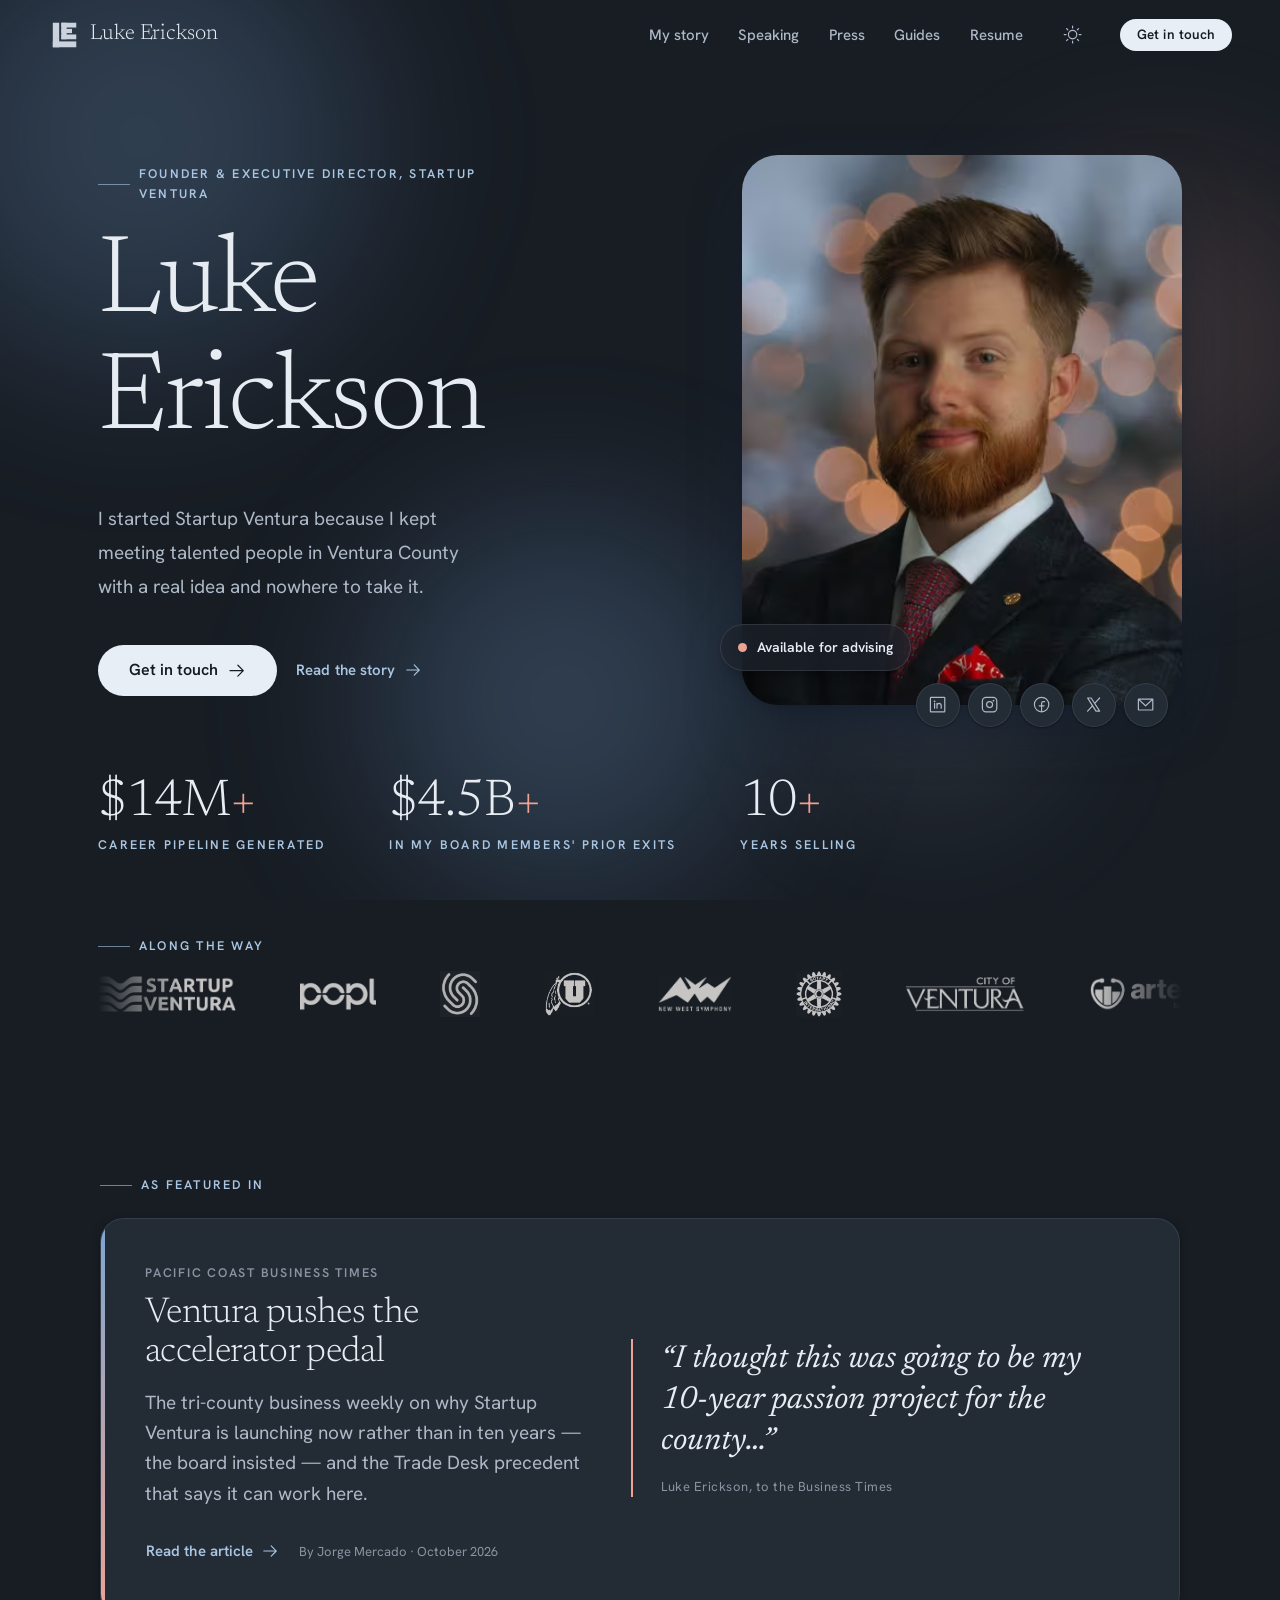
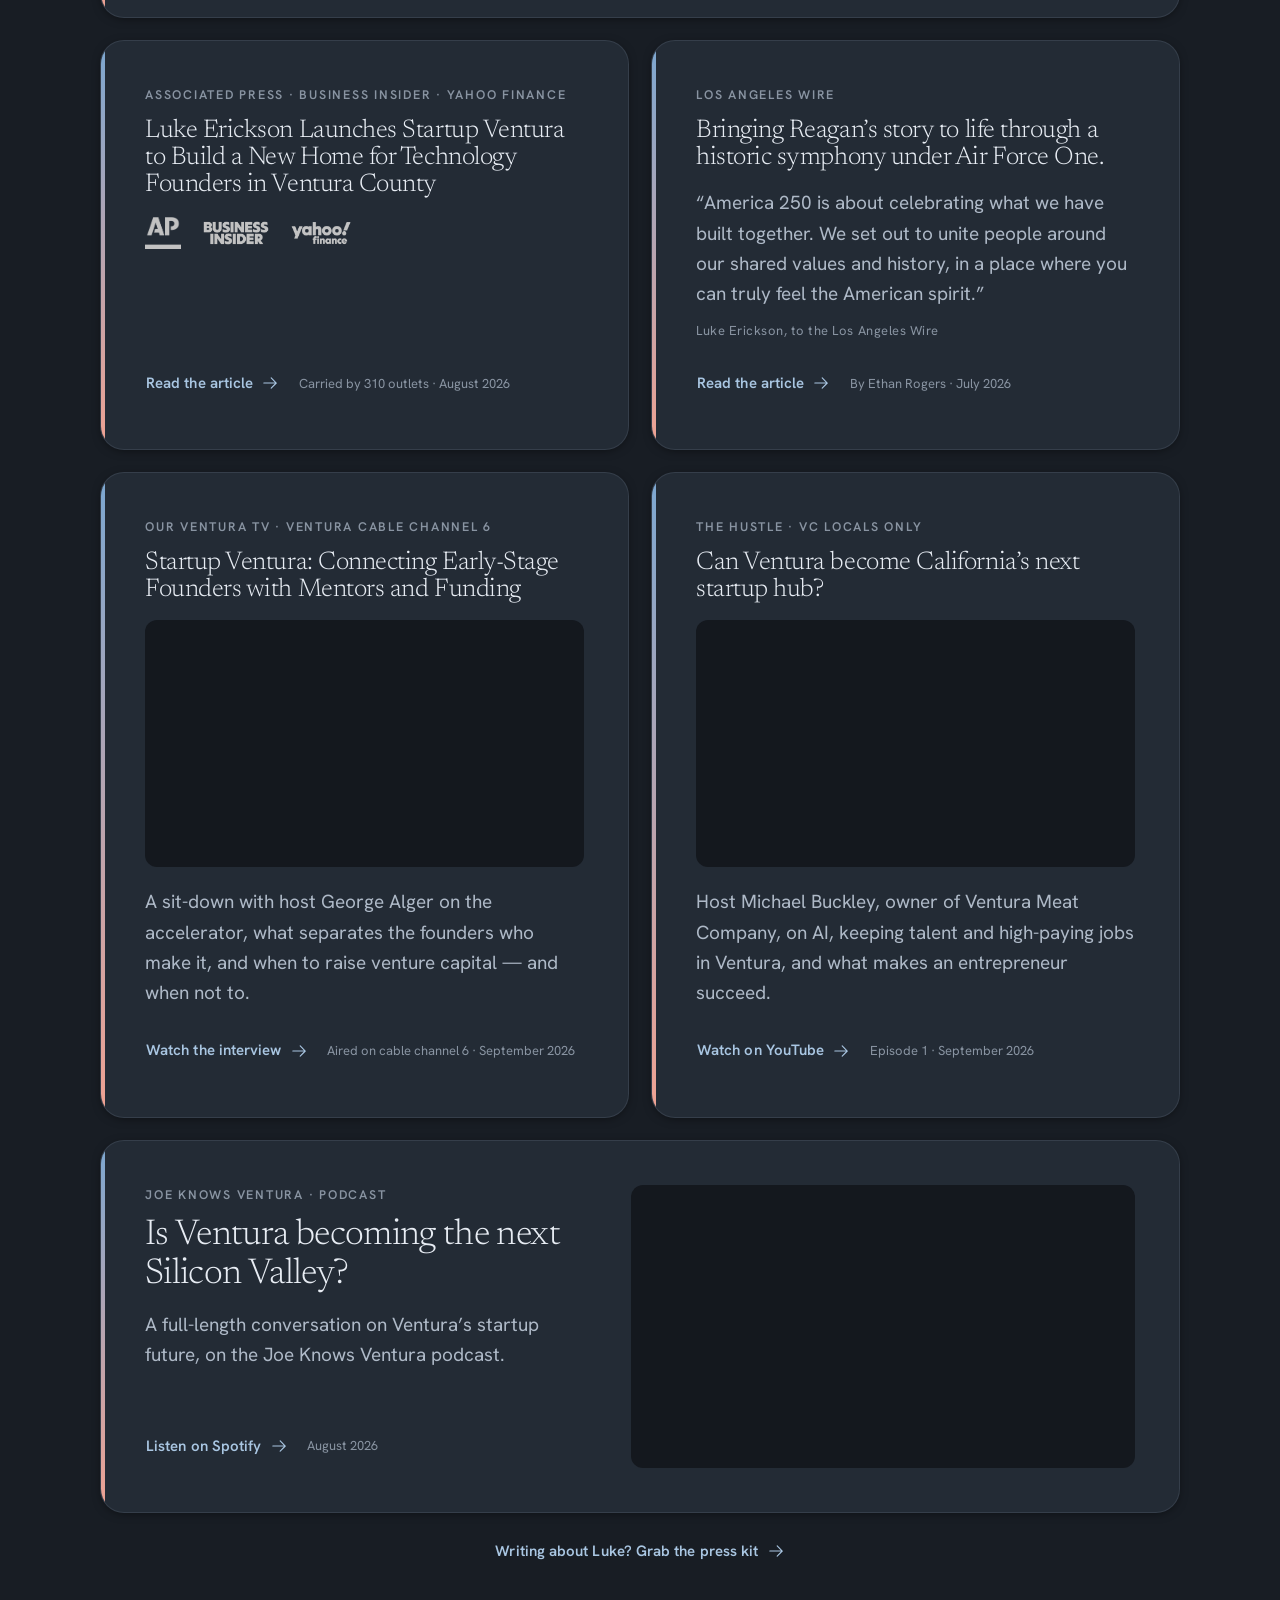
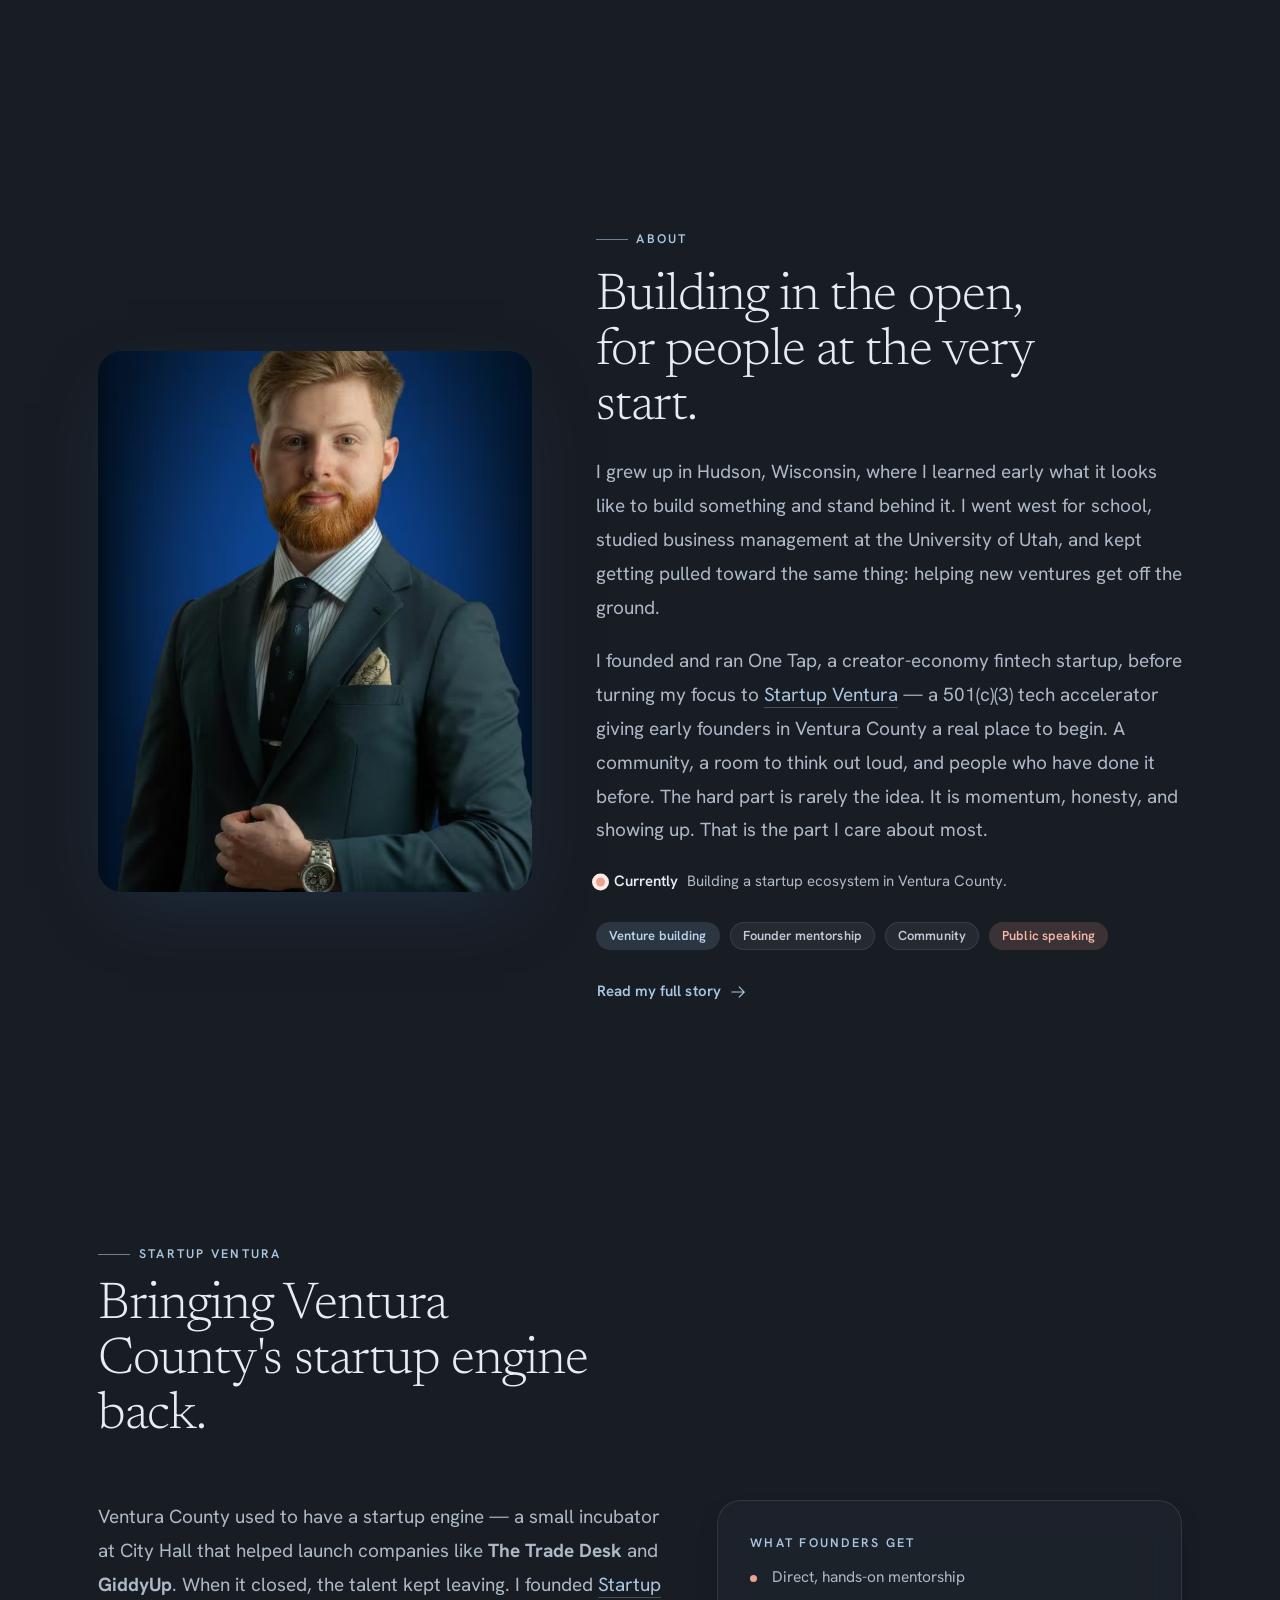
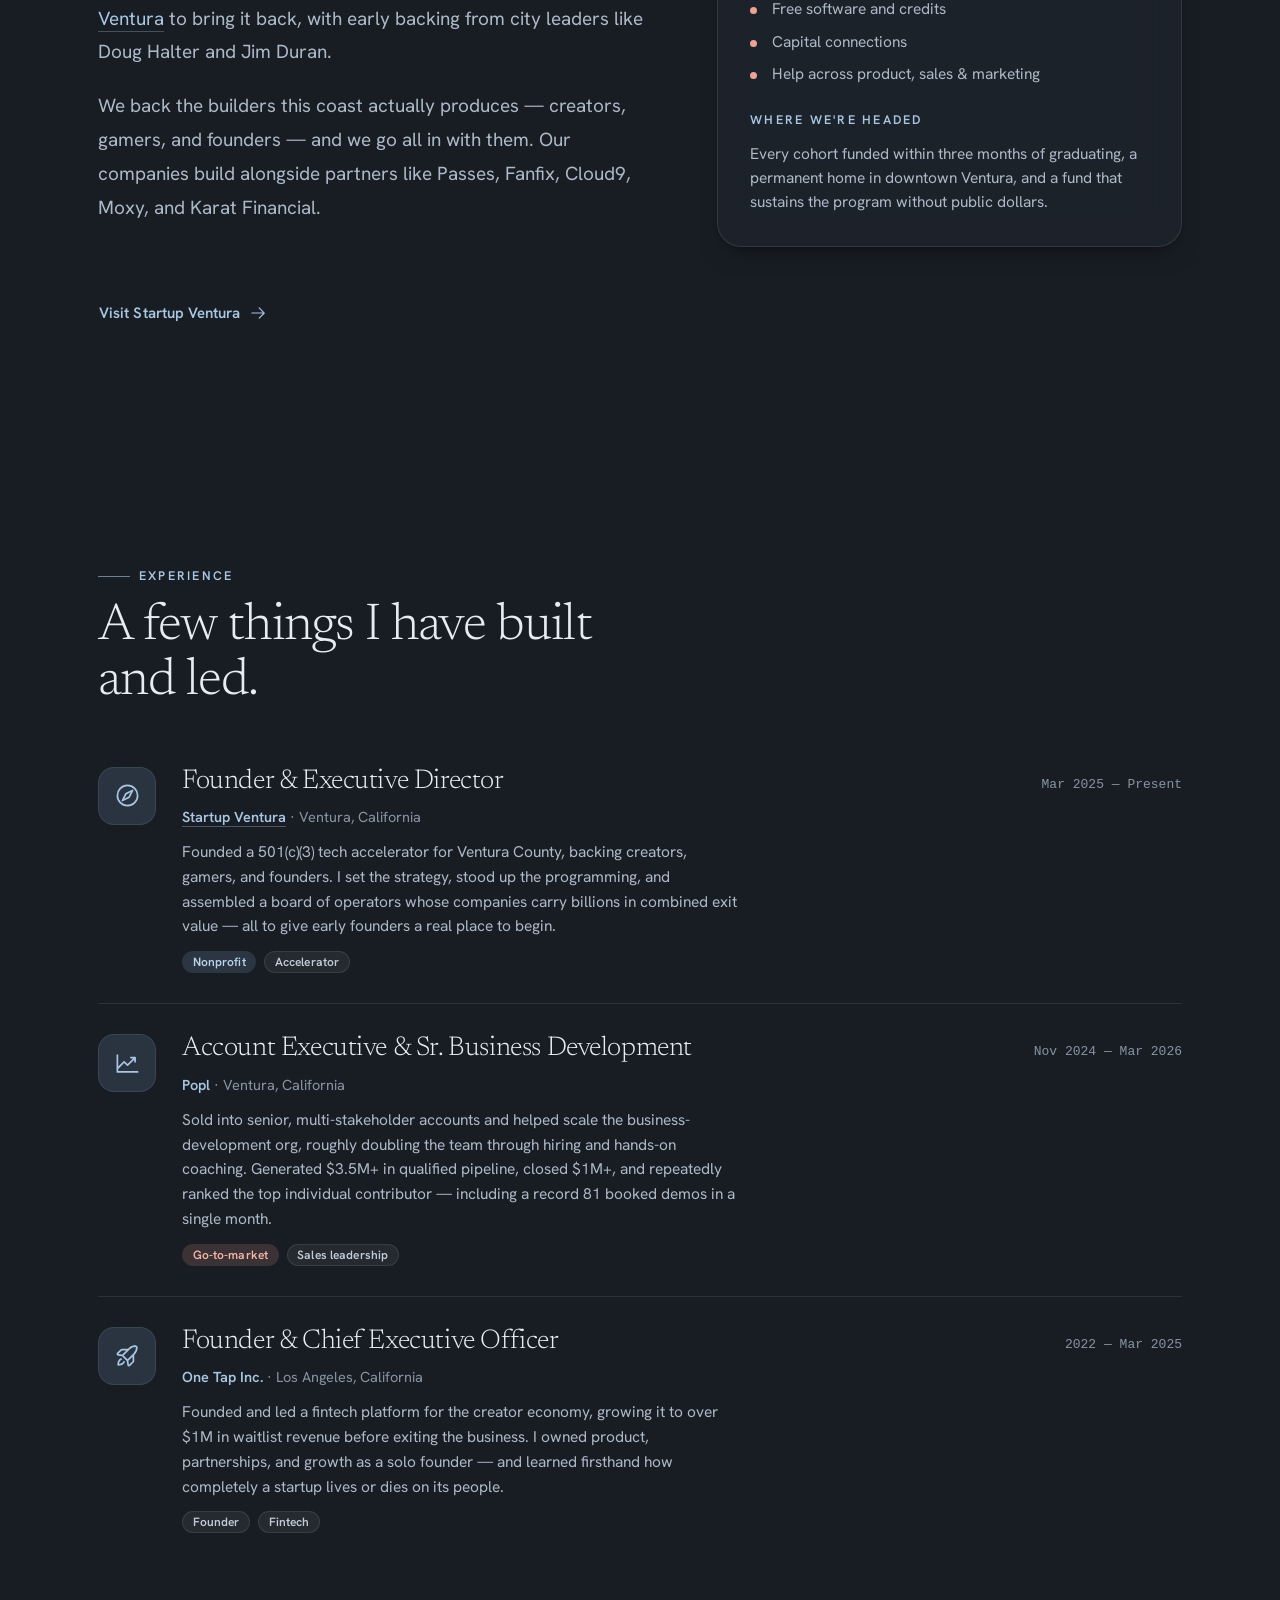
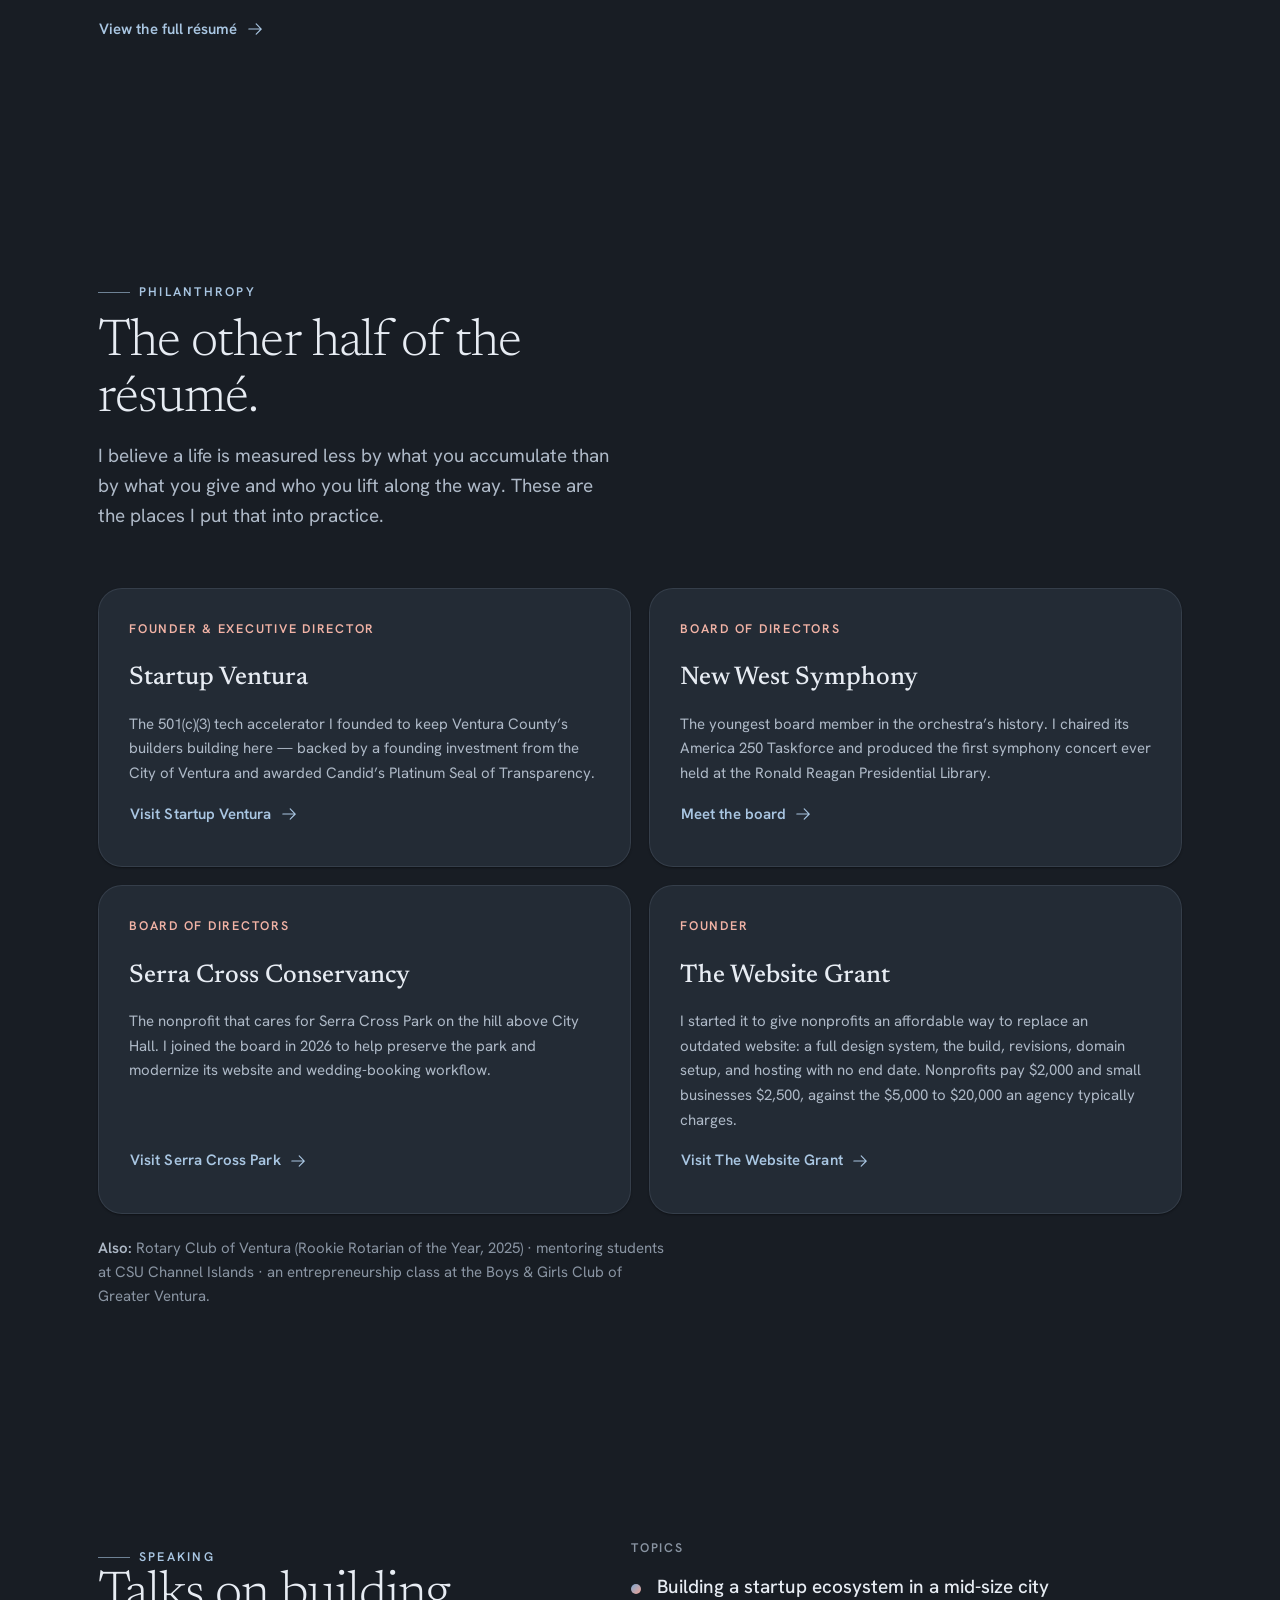
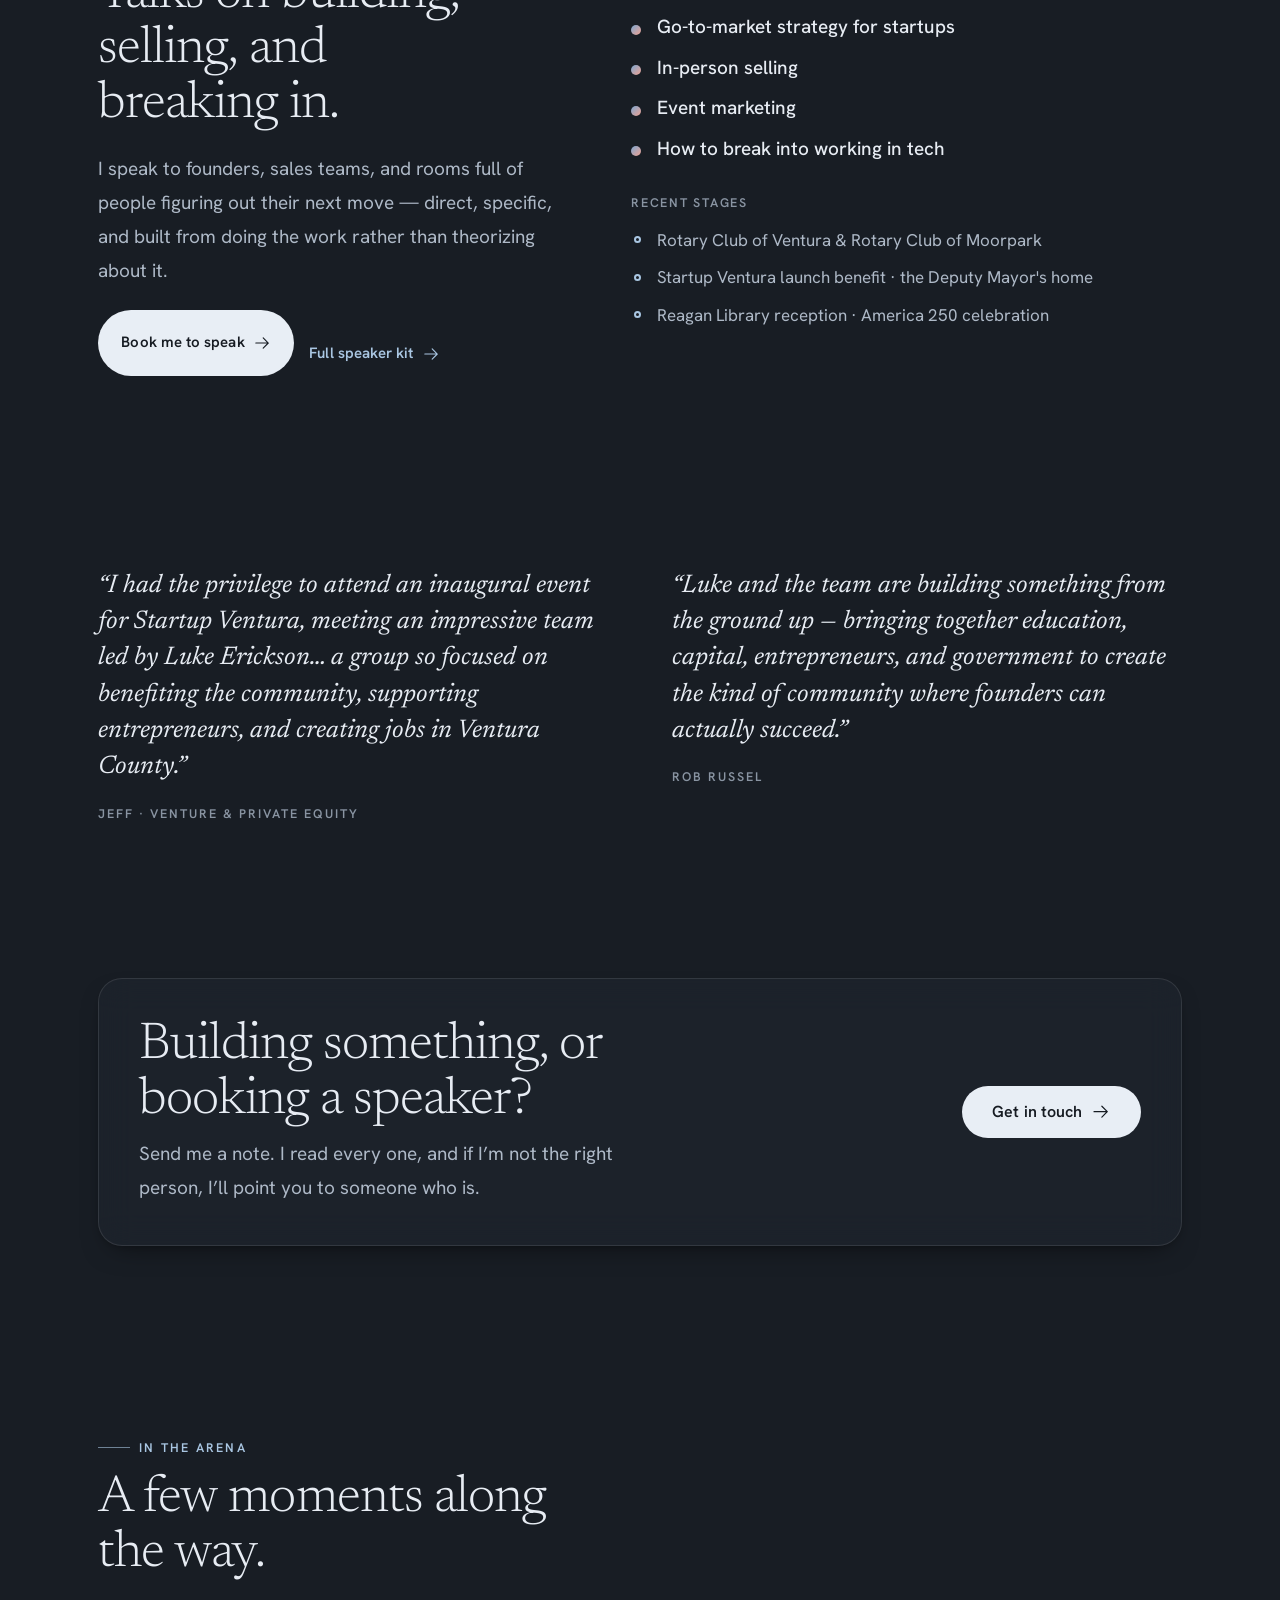
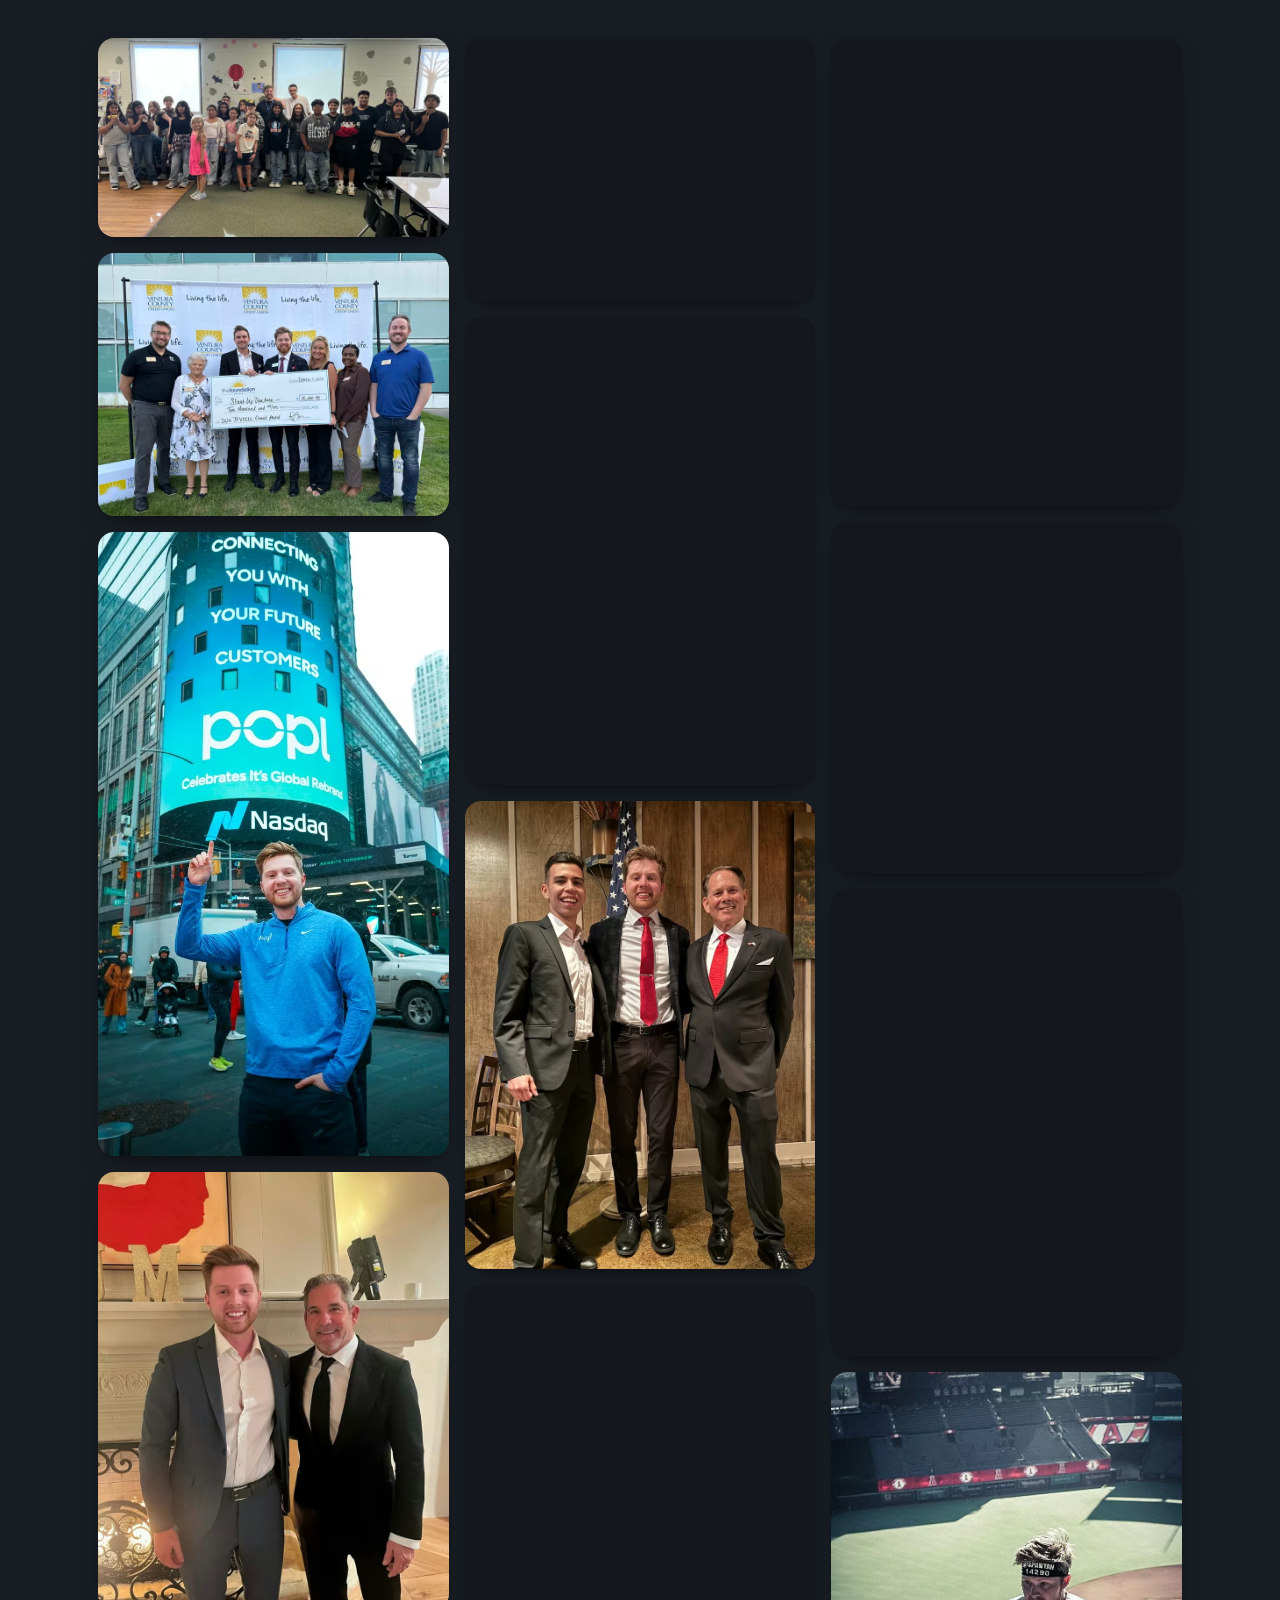
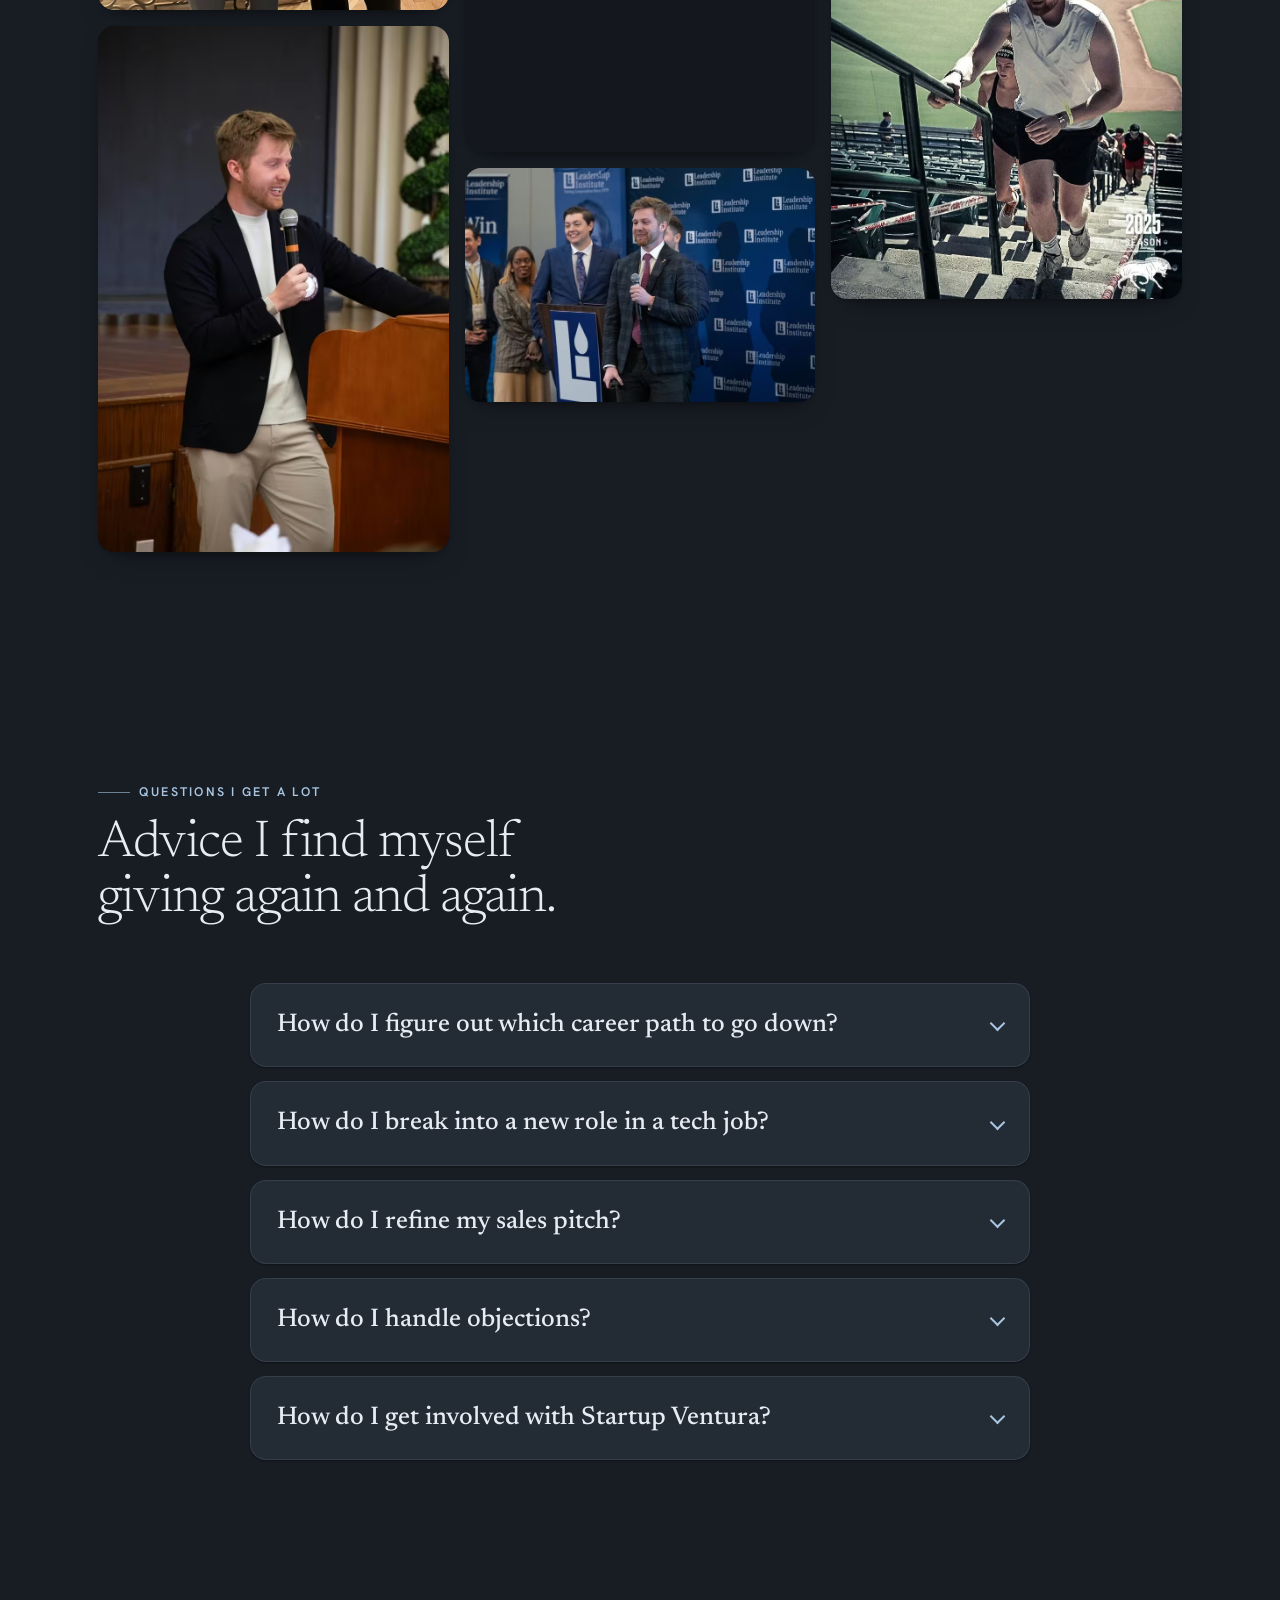
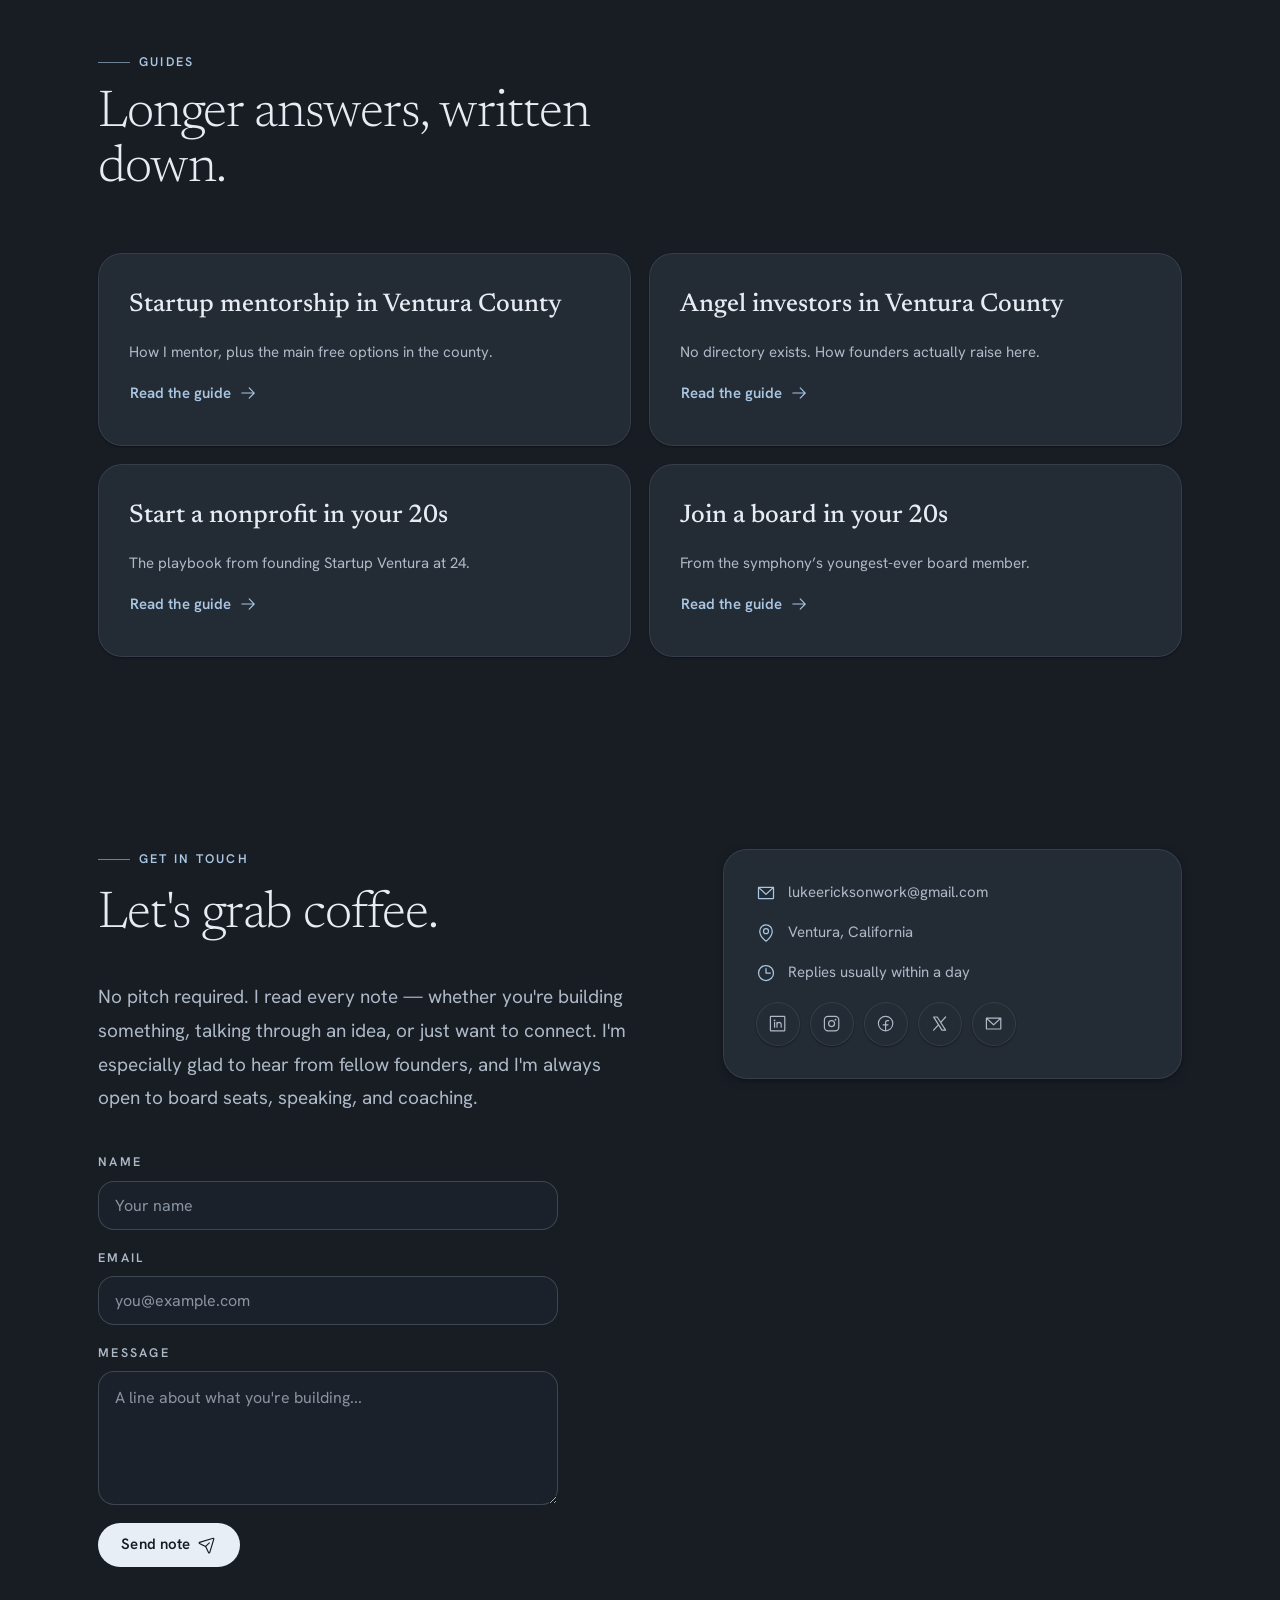
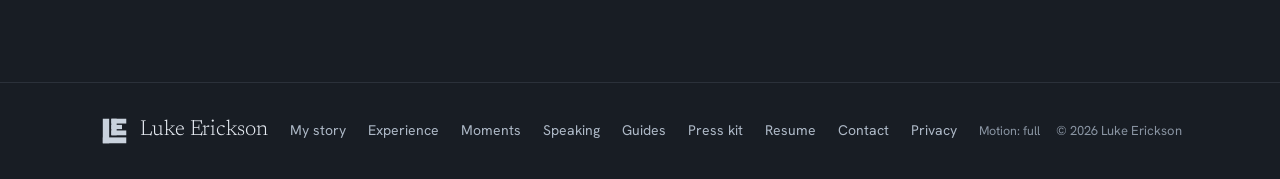
==== commit d4bcbf5c: "Mobile homepage: name and button first, two-column gallery, mid-page contact band - Phones (up to 88" ====
--- a/index.html
+++ b/index.html
@@ -608,6 +608,20 @@
   a.contact__line{align-items:center;min-height:44px;}
   .seen-row a{display:inline-flex;align-items:center;min-height:44px;}
 }
+/* ---------------- Mobile homepage (2026-11-07, audit #1 and #2) ---------------- */
+/* Phones: eyebrow, name, tagline and button come before the photo */
+@media (max-width:880px){
+  .hero__media{order:0;margin-bottom:0;}
+}
+/* Phones: two-column gallery, captions under each photo instead of over it */
+@media (max-width:560px){
+  .gallery{columns:2;column-gap:10px;}
+  .gallery__item{margin-bottom:10px;}
+  .gallery__cap{position:static;opacity:1;transform:none;padding:8px 10px 10px;font-size:12px;line-height:1.35;color:var(--text-secondary);background:none;}
+}
+/* Mid-page "Get in touch" band after Speaking and the testimonials */
+.talk-band{margin-top:0;}
+.talk-band h2{max-width:20ch;}
 </style>
 
 <link rel="icon" type="image/svg+xml" href="assets/logo/LE-monogram.svg" />
@@ -1170,6 +1184,19 @@
       </div>
     </section>
 
+    <!-- ===================== MID-PAGE CTA ===================== -->
+    <section class="section section--tight" id="talk-band" aria-label="Get in touch">
+      <div class="container">
+        <div class="story__cta ds-card ds-card--glass talk-band reveal">
+          <div>
+            <h2 class="ds-display" style="font-size:var(--text-display-md);margin:0 0 8px">Building something, or booking a speaker?</h2>
+            <p class="ds-prose" style="margin:0;max-width:44ch">Send me a note. I read every one, and if I&rsquo;m not the right person, I&rsquo;ll point you to someone who is.</p>
+          </div>
+          <a class="ds-btn ds-btn--primary ds-btn--lg" href="#contact">Get in touch <span class="ds-btn__icon"><svg class="icon" aria-hidden="true"><use href="#i-arrow-right"/></svg></span></a>
+        </div>
+      </div>
+    </section>
+
     <!-- ===================== MOMENTS / GALLERY ===================== -->
     <section class="section" id="moments">
       <div class="container">
@@ -1178,20 +1205,20 @@
           <h2 class="ds-display" style="font-size:var(--text-display-md)">A few moments along the way.</h2>
         </div>
         <div class="gallery reveal">
-          <figure class="gallery__item" tabindex="0"><picture><source type="image/avif" srcset="assets/img/gallery/luke-erickson-boys-girls-club-400.avif 400w, assets/img/gallery/luke-erickson-boys-girls-club-800.avif 800w" sizes="(max-width:560px) 100vw, (max-width:900px) 50vw, 33vw"><source type="image/webp" srcset="assets/img/gallery/luke-erickson-boys-girls-club-400.webp 400w, assets/img/gallery/luke-erickson-boys-girls-club-800.webp 800w" sizes="(max-width:560px) 100vw, (max-width:900px) 50vw, 33vw"><img src="assets/img/gallery/luke-erickson-boys-girls-club.jpg" width="1200" height="681" alt="Luke Erickson with students after teaching an entrepreneurship class at the Boys &amp; Girls Club of Greater Ventura" loading="lazy" decoding="async" /></picture><figcaption class="gallery__cap">Teaching entrepreneurship · Boys &amp; Girls Club of Greater Ventura</figcaption></figure>
-          <figure class="gallery__item" tabindex="0"><picture><source type="image/avif" srcset="assets/img/gallery/luke-erickson-vccu-grant-400.avif 400w, assets/img/gallery/luke-erickson-vccu-grant-800.avif 800w" sizes="(max-width:560px) 100vw, (max-width:900px) 50vw, 33vw"><source type="image/webp" srcset="assets/img/gallery/luke-erickson-vccu-grant-400.webp 400w, assets/img/gallery/luke-erickson-vccu-grant-800.webp 800w" sizes="(max-width:560px) 100vw, (max-width:900px) 50vw, 33vw"><img src="assets/img/gallery/luke-erickson-vccu-grant.jpg" width="1200" height="900" alt="Luke Erickson accepting a $10,000 grant check for Startup Ventura from The Foundation of VCCU" loading="lazy" decoding="async" /></picture><figcaption class="gallery__cap">$10,000 grant for Startup Ventura · The Foundation of VCCU</figcaption></figure>
-          <figure class="gallery__item" tabindex="0"><picture><source type="image/avif" srcset="assets/img/gallery/luke-erickson-popl-nasdaq-400.avif 400w, assets/img/gallery/luke-erickson-popl-nasdaq-665.avif 665w" sizes="(max-width:560px) 100vw, (max-width:900px) 50vw, 33vw"><source type="image/webp" srcset="assets/img/gallery/luke-erickson-popl-nasdaq-400.webp 400w, assets/img/gallery/luke-erickson-popl-nasdaq-665.webp 665w" sizes="(max-width:560px) 100vw, (max-width:900px) 50vw, 33vw"><img src="assets/img/gallery/luke-erickson-popl-nasdaq.jpg" width="665" height="1182" alt="Luke Erickson at Nasdaq, Times Square" loading="lazy" decoding="async" /></picture><figcaption class="gallery__cap">Popl's global rebrand · Nasdaq, Times Square</figcaption></figure>
-          <figure class="gallery__item" tabindex="0"><picture><source type="image/avif" srcset="assets/img/gallery/luke-erickson-grant-cardone-400.avif 400w, assets/img/gallery/luke-erickson-grant-cardone-800.avif 800w" sizes="(max-width:560px) 100vw, (max-width:900px) 50vw, 33vw"><source type="image/webp" srcset="assets/img/gallery/luke-erickson-grant-cardone-400.webp 400w, assets/img/gallery/luke-erickson-grant-cardone-800.webp 800w" sizes="(max-width:560px) 100vw, (max-width:900px) 50vw, 33vw"><img src="assets/img/gallery/luke-erickson-grant-cardone.jpg" width="960" height="1200" alt="Luke Erickson with Grant Cardone" loading="lazy" decoding="async" /></picture><figcaption class="gallery__cap">With Grant Cardone</figcaption></figure>
-          <figure class="gallery__item" tabindex="0"><picture><source type="image/avif" srcset="assets/img/gallery/luke-erickson-speaking-400.avif 400w, assets/img/gallery/luke-erickson-speaking-800.avif 800w" sizes="(max-width:560px) 100vw, (max-width:900px) 50vw, 33vw"><source type="image/webp" srcset="assets/img/gallery/luke-erickson-speaking-400.webp 400w, assets/img/gallery/luke-erickson-speaking-800.webp 800w" sizes="(max-width:560px) 100vw, (max-width:900px) 50vw, 33vw"><img src="assets/img/gallery/luke-erickson-speaking.jpg" width="800" height="1200" alt="Luke Erickson speaking" loading="lazy" decoding="async" /></picture><figcaption class="gallery__cap">On the mic</figcaption></figure>
-          <figure class="gallery__item" tabindex="0"><picture><source type="image/avif" srcset="assets/img/gallery/luke-erickson-new-west-symphony-400.avif 400w, assets/img/gallery/luke-erickson-new-west-symphony-800.avif 800w" sizes="(max-width:560px) 100vw, (max-width:900px) 50vw, 33vw"><source type="image/webp" srcset="assets/img/gallery/luke-erickson-new-west-symphony-400.webp 400w, assets/img/gallery/luke-erickson-new-west-symphony-800.webp 800w" sizes="(max-width:560px) 100vw, (max-width:900px) 50vw, 33vw"><img src="assets/img/gallery/luke-erickson-new-west-symphony.jpg" width="1200" height="900" alt="Luke Erickson at a New West Symphony gala" loading="lazy" decoding="async" /></picture><figcaption class="gallery__cap">New West Symphony gala</figcaption></figure>
-          <figure class="gallery__item" tabindex="0"><picture><source type="image/avif" srcset="assets/img/gallery/luke-erickson-forbes-la-tech-week-400.avif 400w, assets/img/gallery/luke-erickson-forbes-la-tech-week-800.avif 800w" sizes="(max-width:560px) 100vw, (max-width:900px) 50vw, 33vw"><source type="image/webp" srcset="assets/img/gallery/luke-erickson-forbes-la-tech-week-400.webp 400w, assets/img/gallery/luke-erickson-forbes-la-tech-week-800.webp 800w" sizes="(max-width:560px) 100vw, (max-width:900px) 50vw, 33vw"><img src="assets/img/gallery/luke-erickson-forbes-la-tech-week.jpg" width="900" height="1200" alt="Luke Erickson at LA Tech Week" loading="lazy" decoding="async" /></picture><figcaption class="gallery__cap">Forbes 30 Under 30 Summit · LA Tech Week</figcaption></figure>
-          <figure class="gallery__item" tabindex="0"><picture><source type="image/avif" srcset="assets/img/gallery/luke-erickson-capitol-hill-400.avif 400w, assets/img/gallery/luke-erickson-capitol-hill-800.avif 800w" sizes="(max-width:560px) 100vw, (max-width:900px) 50vw, 33vw"><source type="image/webp" srcset="assets/img/gallery/luke-erickson-capitol-hill-400.webp 400w, assets/img/gallery/luke-erickson-capitol-hill-800.webp 800w" sizes="(max-width:560px) 100vw, (max-width:900px) 50vw, 33vw"><img src="assets/img/gallery/luke-erickson-capitol-hill.jpg" width="900" height="1200" alt="Luke Erickson on Capitol Hill, Washington, D.C." loading="lazy" decoding="async" /></picture><figcaption class="gallery__cap">On Capitol Hill · Washington, D.C.</figcaption></figure>
-          <figure class="gallery__item" tabindex="0"><picture><source type="image/avif" srcset="assets/img/gallery/luke-erickson-ces-las-vegas-400.avif 400w, assets/img/gallery/luke-erickson-ces-las-vegas-768.avif 768w" sizes="(max-width:560px) 100vw, (max-width:900px) 50vw, 33vw"><source type="image/webp" srcset="assets/img/gallery/luke-erickson-ces-las-vegas-400.webp 400w, assets/img/gallery/luke-erickson-ces-las-vegas-768.webp 768w" sizes="(max-width:560px) 100vw, (max-width:900px) 50vw, 33vw"><img src="assets/img/gallery/luke-erickson-ces-las-vegas.jpg" width="768" height="1024" alt="Luke Erickson at CES, Las Vegas" loading="lazy" decoding="async" /></picture><figcaption class="gallery__cap">CES · Las Vegas</figcaption></figure>
-          <figure class="gallery__item" tabindex="0"><picture><source type="image/avif" srcset="assets/img/gallery/luke-erickson-leadership-institute-400.avif 400w, assets/img/gallery/luke-erickson-leadership-institute-800.avif 800w" sizes="(max-width:560px) 100vw, (max-width:900px) 50vw, 33vw"><source type="image/webp" srcset="assets/img/gallery/luke-erickson-leadership-institute-400.webp 400w, assets/img/gallery/luke-erickson-leadership-institute-800.webp 800w" sizes="(max-width:560px) 100vw, (max-width:900px) 50vw, 33vw"><img src="assets/img/gallery/luke-erickson-leadership-institute.jpg" width="1086" height="724" alt="Luke Erickson at the Leadership Institute, Washington, D.C." loading="lazy" decoding="async" /></picture><figcaption class="gallery__cap">Leadership Institute · Washington, D.C.</figcaption></figure>
-          <figure class="gallery__item" tabindex="0"><picture><source type="image/avif" srcset="assets/img/gallery/luke-erickson-rotary-400.avif 400w, assets/img/gallery/luke-erickson-rotary-768.avif 768w" sizes="(max-width:560px) 100vw, (max-width:900px) 50vw, 33vw"><source type="image/webp" srcset="assets/img/gallery/luke-erickson-rotary-400.webp 400w, assets/img/gallery/luke-erickson-rotary-768.webp 768w" sizes="(max-width:560px) 100vw, (max-width:900px) 50vw, 33vw"><img src="assets/img/gallery/luke-erickson-rotary.jpg" width="768" height="1024" alt="Luke Erickson at Rotary Club of Ventura" loading="lazy" decoding="async" /></picture><figcaption class="gallery__cap">Rookie Rotarian of the Year · 2025</figcaption></figure>
-          <figure class="gallery__item" tabindex="0"><picture><source type="image/avif" srcset="assets/img/gallery/luke-erickson-outdoors-400.avif 400w, assets/img/gallery/luke-erickson-outdoors-800.avif 800w" sizes="(max-width:560px) 100vw, (max-width:900px) 50vw, 33vw"><source type="image/webp" srcset="assets/img/gallery/luke-erickson-outdoors-400.webp 400w, assets/img/gallery/luke-erickson-outdoors-800.webp 800w" sizes="(max-width:560px) 100vw, (max-width:900px) 50vw, 33vw"><img src="assets/img/gallery/luke-erickson-outdoors.jpg" width="1200" height="1200" alt="Luke Erickson outdoors" loading="lazy" decoding="async" /></picture><figcaption class="gallery__cap">Off the clock</figcaption></figure>
-          <figure class="gallery__item" tabindex="0"><picture><source type="image/avif" srcset="assets/img/gallery/luke-erickson-spacex-400.avif 400w, assets/img/gallery/luke-erickson-spacex-768.avif 768w" sizes="(max-width:560px) 100vw, (max-width:900px) 50vw, 33vw"><source type="image/webp" srcset="assets/img/gallery/luke-erickson-spacex-400.webp 400w, assets/img/gallery/luke-erickson-spacex-768.webp 768w" sizes="(max-width:560px) 100vw, (max-width:900px) 50vw, 33vw"><img src="assets/img/gallery/luke-erickson-spacex.jpg" width="768" height="1024" alt="Luke Erickson at SpaceX, Hawthorne" loading="lazy" decoding="async" /></picture><figcaption class="gallery__cap">SpaceX · Hawthorne</figcaption></figure>
-          <figure class="gallery__item" tabindex="0"><picture><source type="image/avif" srcset="assets/img/gallery/luke-erickson-spartan-race-400.avif 400w, assets/img/gallery/luke-erickson-spartan-race-799.avif 799w" sizes="(max-width:560px) 100vw, (max-width:900px) 50vw, 33vw"><source type="image/webp" srcset="assets/img/gallery/luke-erickson-spartan-race-400.webp 400w, assets/img/gallery/luke-erickson-spartan-race-799.webp 799w" sizes="(max-width:560px) 100vw, (max-width:900px) 50vw, 33vw"><img src="assets/img/gallery/luke-erickson-spartan-race.jpg" width="799" height="1200" alt="Luke Erickson at a Spartan Race, Angel Stadium" loading="lazy" decoding="async" /></picture><figcaption class="gallery__cap">Spartan Race · Angel Stadium</figcaption></figure>
+          <figure class="gallery__item" tabindex="0"><picture><source type="image/avif" srcset="assets/img/gallery/luke-erickson-boys-girls-club-400.avif 400w, assets/img/gallery/luke-erickson-boys-girls-club-800.avif 800w" sizes="(max-width:900px) 50vw, 33vw"><source type="image/webp" srcset="assets/img/gallery/luke-erickson-boys-girls-club-400.webp 400w, assets/img/gallery/luke-erickson-boys-girls-club-800.webp 800w" sizes="(max-width:900px) 50vw, 33vw"><img src="assets/img/gallery/luke-erickson-boys-girls-club.jpg" width="1200" height="681" alt="Luke Erickson with students after teaching an entrepreneurship class at the Boys &amp; Girls Club of Greater Ventura" loading="lazy" decoding="async" /></picture><figcaption class="gallery__cap">Teaching entrepreneurship · Boys &amp; Girls Club of Greater Ventura</figcaption></figure>
+          <figure class="gallery__item" tabindex="0"><picture><source type="image/avif" srcset="assets/img/gallery/luke-erickson-vccu-grant-400.avif 400w, assets/img/gallery/luke-erickson-vccu-grant-800.avif 800w" sizes="(max-width:900px) 50vw, 33vw"><source type="image/webp" srcset="assets/img/gallery/luke-erickson-vccu-grant-400.webp 400w, assets/img/gallery/luke-erickson-vccu-grant-800.webp 800w" sizes="(max-width:900px) 50vw, 33vw"><img src="assets/img/gallery/luke-erickson-vccu-grant.jpg" width="1200" height="900" alt="Luke Erickson accepting a $10,000 grant check for Startup Ventura from The Foundation of VCCU" loading="lazy" decoding="async" /></picture><figcaption class="gallery__cap">$10,000 grant for Startup Ventura · The Foundation of VCCU</figcaption></figure>
+          <figure class="gallery__item" tabindex="0"><picture><source type="image/avif" srcset="assets/img/gallery/luke-erickson-popl-nasdaq-400.avif 400w, assets/img/gallery/luke-erickson-popl-nasdaq-665.avif 665w" sizes="(max-width:900px) 50vw, 33vw"><source type="image/webp" srcset="assets/img/gallery/luke-erickson-popl-nasdaq-400.webp 400w, assets/img/gallery/luke-erickson-popl-nasdaq-665.webp 665w" sizes="(max-width:900px) 50vw, 33vw"><img src="assets/img/gallery/luke-erickson-popl-nasdaq.jpg" width="665" height="1182" alt="Luke Erickson at Nasdaq, Times Square" loading="lazy" decoding="async" /></picture><figcaption class="gallery__cap">Popl's global rebrand · Nasdaq, Times Square</figcaption></figure>
+          <figure class="gallery__item" tabindex="0"><picture><source type="image/avif" srcset="assets/img/gallery/luke-erickson-grant-cardone-400.avif 400w, assets/img/gallery/luke-erickson-grant-cardone-800.avif 800w" sizes="(max-width:900px) 50vw, 33vw"><source type="image/webp" srcset="assets/img/gallery/luke-erickson-grant-cardone-400.webp 400w, assets/img/gallery/luke-erickson-grant-cardone-800.webp 800w" sizes="(max-width:900px) 50vw, 33vw"><img src="assets/img/gallery/luke-erickson-grant-cardone.jpg" width="960" height="1200" alt="Luke Erickson with Grant Cardone" loading="lazy" decoding="async" /></picture><figcaption class="gallery__cap">With Grant Cardone</figcaption></figure>
+          <figure class="gallery__item" tabindex="0"><picture><source type="image/avif" srcset="assets/img/gallery/luke-erickson-speaking-400.avif 400w, assets/img/gallery/luke-erickson-speaking-800.avif 800w" sizes="(max-width:900px) 50vw, 33vw"><source type="image/webp" srcset="assets/img/gallery/luke-erickson-speaking-400.webp 400w, assets/img/gallery/luke-erickson-speaking-800.webp 800w" sizes="(max-width:900px) 50vw, 33vw"><img src="assets/img/gallery/luke-erickson-speaking.jpg" width="800" height="1200" alt="Luke Erickson speaking" loading="lazy" decoding="async" /></picture><figcaption class="gallery__cap">On the mic</figcaption></figure>
+          <figure class="gallery__item" tabindex="0"><picture><source type="image/avif" srcset="assets/img/gallery/luke-erickson-new-west-symphony-400.avif 400w, assets/img/gallery/luke-erickson-new-west-symphony-800.avif 800w" sizes="(max-width:900px) 50vw, 33vw"><source type="image/webp" srcset="assets/img/gallery/luke-erickson-new-west-symphony-400.webp 400w, assets/img/gallery/luke-erickson-new-west-symphony-800.webp 800w" sizes="(max-width:900px) 50vw, 33vw"><img src="assets/img/gallery/luke-erickson-new-west-symphony.jpg" width="1200" height="900" alt="Luke Erickson at a New West Symphony gala" loading="lazy" decoding="async" /></picture><figcaption class="gallery__cap">New West Symphony gala</figcaption></figure>
+          <figure class="gallery__item" tabindex="0"><picture><source type="image/avif" srcset="assets/img/gallery/luke-erickson-forbes-la-tech-week-400.avif 400w, assets/img/gallery/luke-erickson-forbes-la-tech-week-800.avif 800w" sizes="(max-width:900px) 50vw, 33vw"><source type="image/webp" srcset="assets/img/gallery/luke-erickson-forbes-la-tech-week-400.webp 400w, assets/img/gallery/luke-erickson-forbes-la-tech-week-800.webp 800w" sizes="(max-width:900px) 50vw, 33vw"><img src="assets/img/gallery/luke-erickson-forbes-la-tech-week.jpg" width="900" height="1200" alt="Luke Erickson at LA Tech Week" loading="lazy" decoding="async" /></picture><figcaption class="gallery__cap">Forbes 30 Under 30 Summit · LA Tech Week</figcaption></figure>
+          <figure class="gallery__item" tabindex="0"><picture><source type="image/avif" srcset="assets/img/gallery/luke-erickson-capitol-hill-400.avif 400w, assets/img/gallery/luke-erickson-capitol-hill-800.avif 800w" sizes="(max-width:900px) 50vw, 33vw"><source type="image/webp" srcset="assets/img/gallery/luke-erickson-capitol-hill-400.webp 400w, assets/img/gallery/luke-erickson-capitol-hill-800.webp 800w" sizes="(max-width:900px) 50vw, 33vw"><img src="assets/img/gallery/luke-erickson-capitol-hill.jpg" width="900" height="1200" alt="Luke Erickson on Capitol Hill, Washington, D.C." loading="lazy" decoding="async" /></picture><figcaption class="gallery__cap">On Capitol Hill · Washington, D.C.</figcaption></figure>
+          <figure class="gallery__item" tabindex="0"><picture><source type="image/avif" srcset="assets/img/gallery/luke-erickson-ces-las-vegas-400.avif 400w, assets/img/gallery/luke-erickson-ces-las-vegas-768.avif 768w" sizes="(max-width:900px) 50vw, 33vw"><source type="image/webp" srcset="assets/img/gallery/luke-erickson-ces-las-vegas-400.webp 400w, assets/img/gallery/luke-erickson-ces-las-vegas-768.webp 768w" sizes="(max-width:900px) 50vw, 33vw"><img src="assets/img/gallery/luke-erickson-ces-las-vegas.jpg" width="768" height="1024" alt="Luke Erickson at CES, Las Vegas" loading="lazy" decoding="async" /></picture><figcaption class="gallery__cap">CES · Las Vegas</figcaption></figure>
+          <figure class="gallery__item" tabindex="0"><picture><source type="image/avif" srcset="assets/img/gallery/luke-erickson-leadership-institute-400.avif 400w, assets/img/gallery/luke-erickson-leadership-institute-800.avif 800w" sizes="(max-width:900px) 50vw, 33vw"><source type="image/webp" srcset="assets/img/gallery/luke-erickson-leadership-institute-400.webp 400w, assets/img/gallery/luke-erickson-leadership-institute-800.webp 800w" sizes="(max-width:900px) 50vw, 33vw"><img src="assets/img/gallery/luke-erickson-leadership-institute.jpg" width="1086" height="724" alt="Luke Erickson at the Leadership Institute, Washington, D.C." loading="lazy" decoding="async" /></picture><figcaption class="gallery__cap">Leadership Institute · Washington, D.C.</figcaption></figure>
+          <figure class="gallery__item" tabindex="0"><picture><source type="image/avif" srcset="assets/img/gallery/luke-erickson-rotary-400.avif 400w, assets/img/gallery/luke-erickson-rotary-768.avif 768w" sizes="(max-width:900px) 50vw, 33vw"><source type="image/webp" srcset="assets/img/gallery/luke-erickson-rotary-400.webp 400w, assets/img/gallery/luke-erickson-rotary-768.webp 768w" sizes="(max-width:900px) 50vw, 33vw"><img src="assets/img/gallery/luke-erickson-rotary.jpg" width="768" height="1024" alt="Luke Erickson at Rotary Club of Ventura" loading="lazy" decoding="async" /></picture><figcaption class="gallery__cap">Rookie Rotarian of the Year · 2025</figcaption></figure>
+          <figure class="gallery__item" tabindex="0"><picture><source type="image/avif" srcset="assets/img/gallery/luke-erickson-outdoors-400.avif 400w, assets/img/gallery/luke-erickson-outdoors-800.avif 800w" sizes="(max-width:900px) 50vw, 33vw"><source type="image/webp" srcset="assets/img/gallery/luke-erickson-outdoors-400.webp 400w, assets/img/gallery/luke-erickson-outdoors-800.webp 800w" sizes="(max-width:900px) 50vw, 33vw"><img src="assets/img/gallery/luke-erickson-outdoors.jpg" width="1200" height="1200" alt="Luke Erickson outdoors" loading="lazy" decoding="async" /></picture><figcaption class="gallery__cap">Off the clock</figcaption></figure>
+          <figure class="gallery__item" tabindex="0"><picture><source type="image/avif" srcset="assets/img/gallery/luke-erickson-spacex-400.avif 400w, assets/img/gallery/luke-erickson-spacex-768.avif 768w" sizes="(max-width:900px) 50vw, 33vw"><source type="image/webp" srcset="assets/img/gallery/luke-erickson-spacex-400.webp 400w, assets/img/gallery/luke-erickson-spacex-768.webp 768w" sizes="(max-width:900px) 50vw, 33vw"><img src="assets/img/gallery/luke-erickson-spacex.jpg" width="768" height="1024" alt="Luke Erickson at SpaceX, Hawthorne" loading="lazy" decoding="async" /></picture><figcaption class="gallery__cap">SpaceX · Hawthorne</figcaption></figure>
+          <figure class="gallery__item" tabindex="0"><picture><source type="image/avif" srcset="assets/img/gallery/luke-erickson-spartan-race-400.avif 400w, assets/img/gallery/luke-erickson-spartan-race-799.avif 799w" sizes="(max-width:900px) 50vw, 33vw"><source type="image/webp" srcset="assets/img/gallery/luke-erickson-spartan-race-400.webp 400w, assets/img/gallery/luke-erickson-spartan-race-799.webp 799w" sizes="(max-width:900px) 50vw, 33vw"><img src="assets/img/gallery/luke-erickson-spartan-race.jpg" width="799" height="1200" alt="Luke Erickson at a Spartan Race, Angel Stadium" loading="lazy" decoding="async" /></picture><figcaption class="gallery__cap">Spartan Race · Angel Stadium</figcaption></figure>
         </div>
       </div>
     </section>
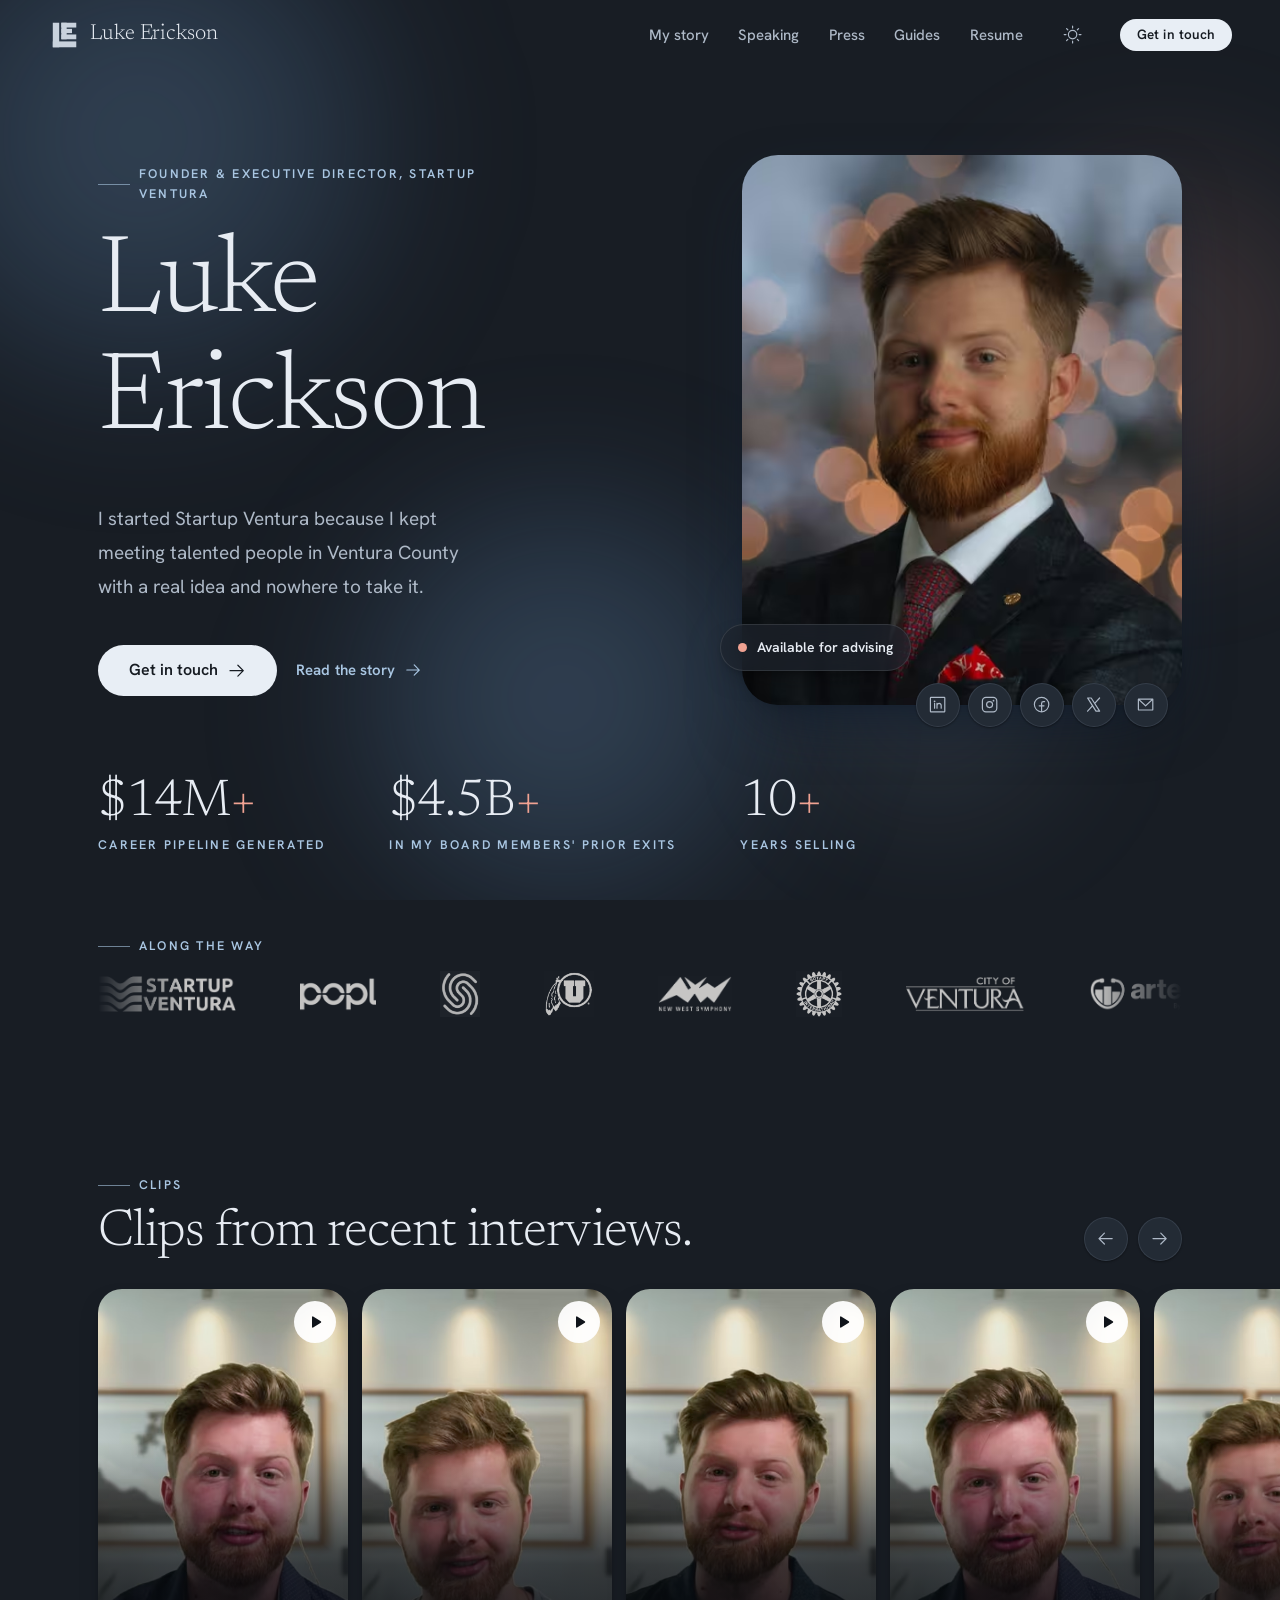
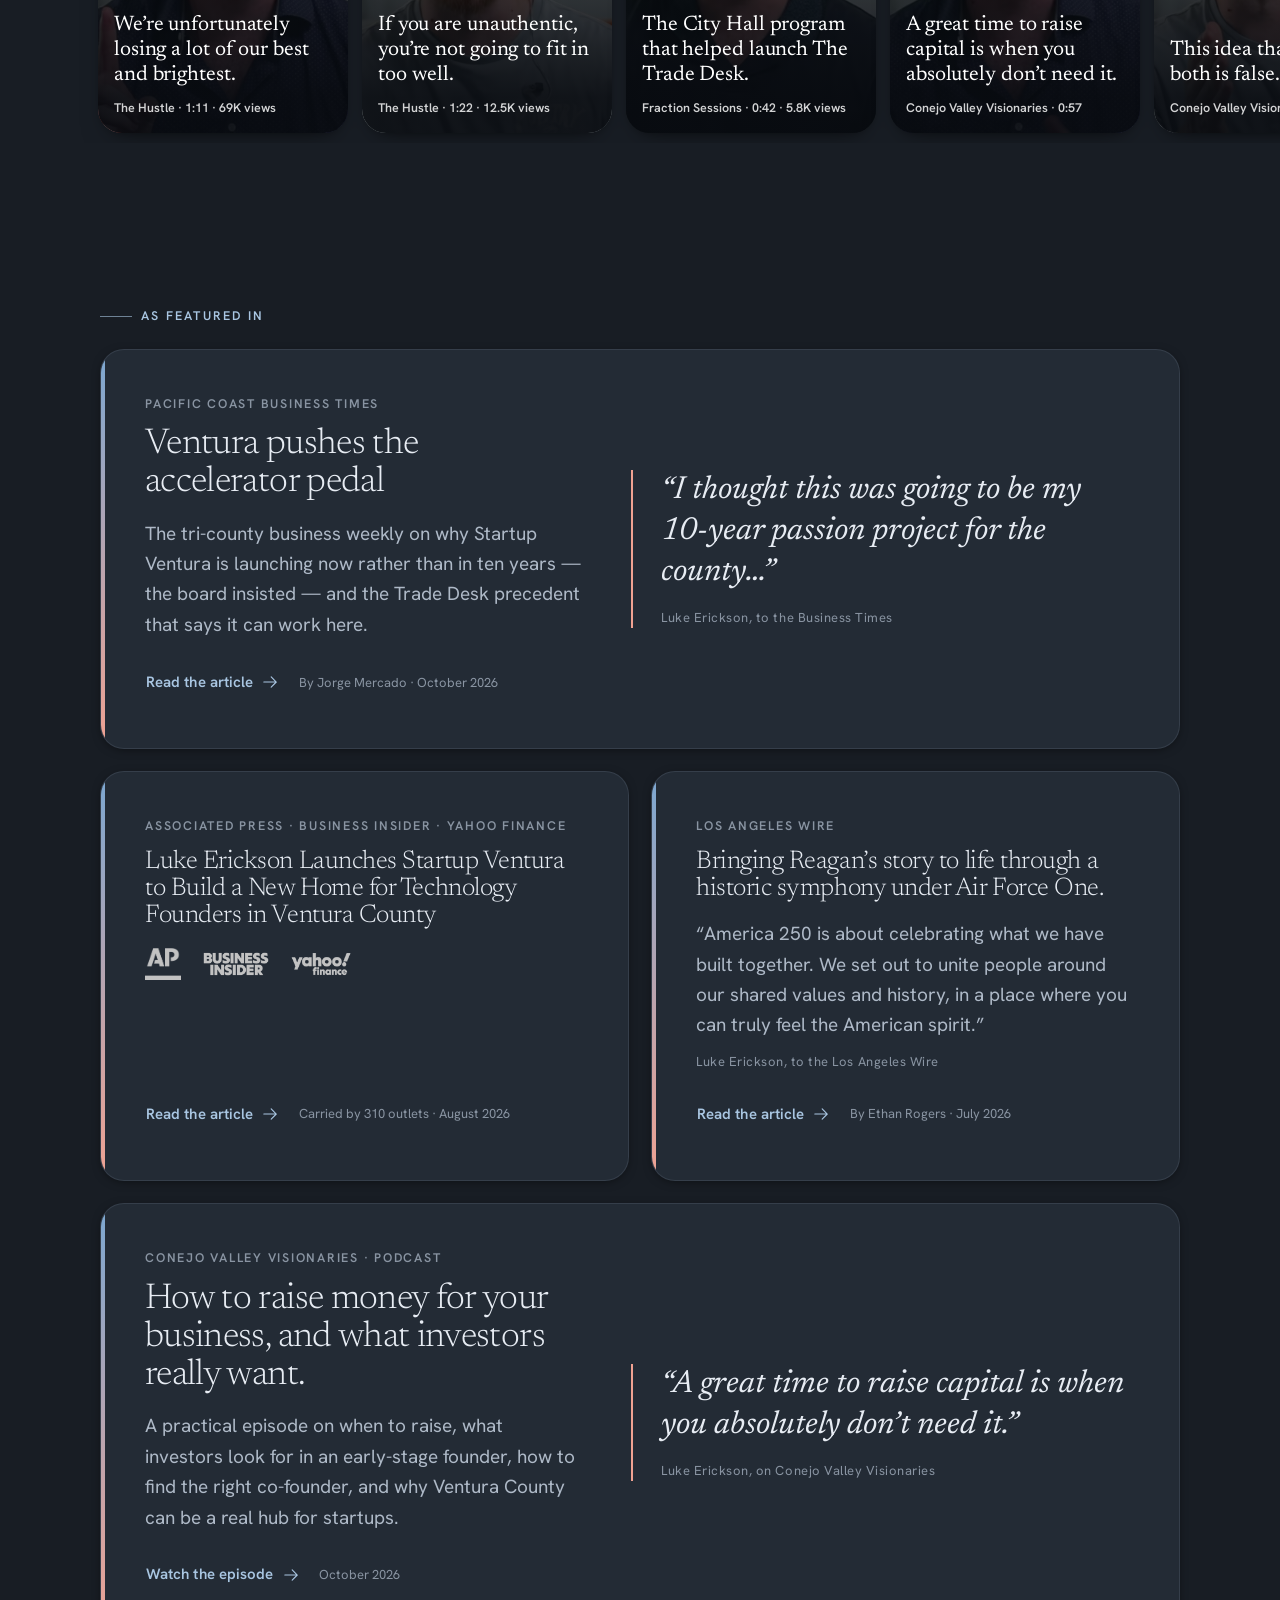
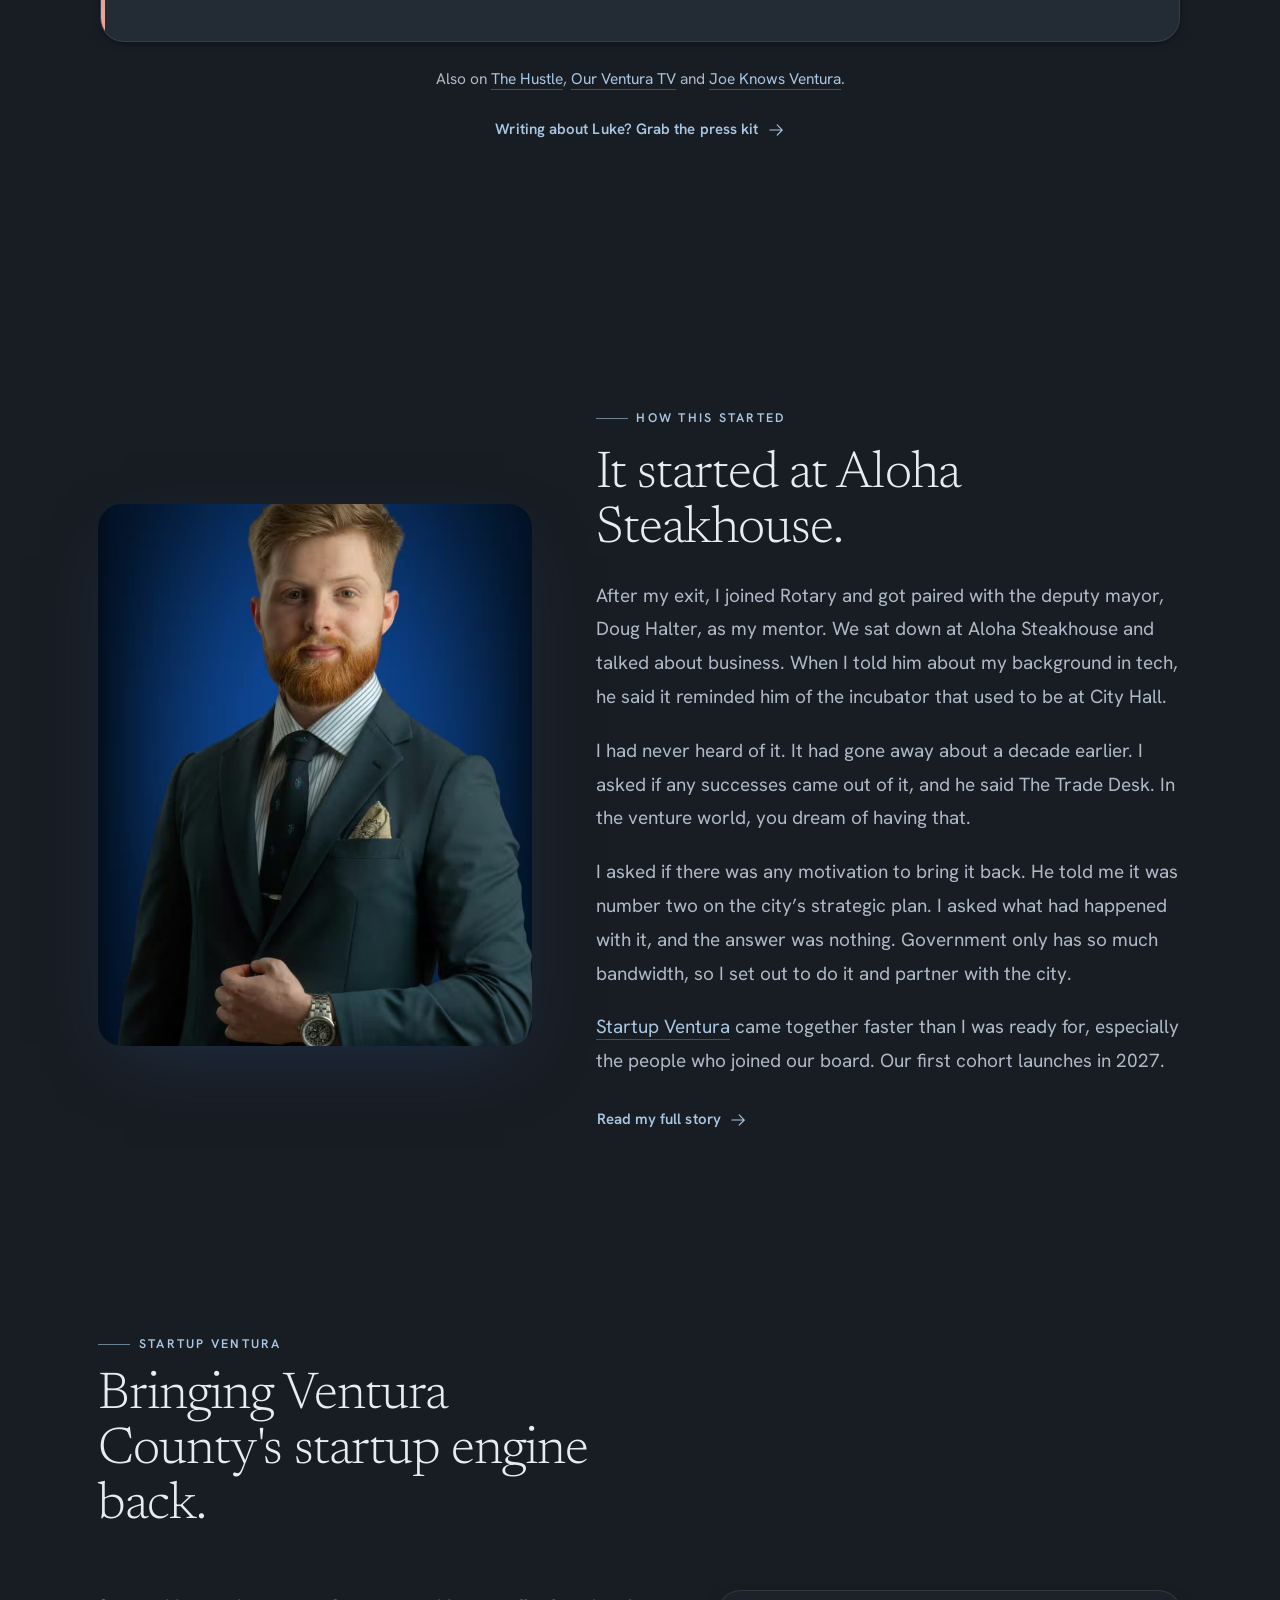
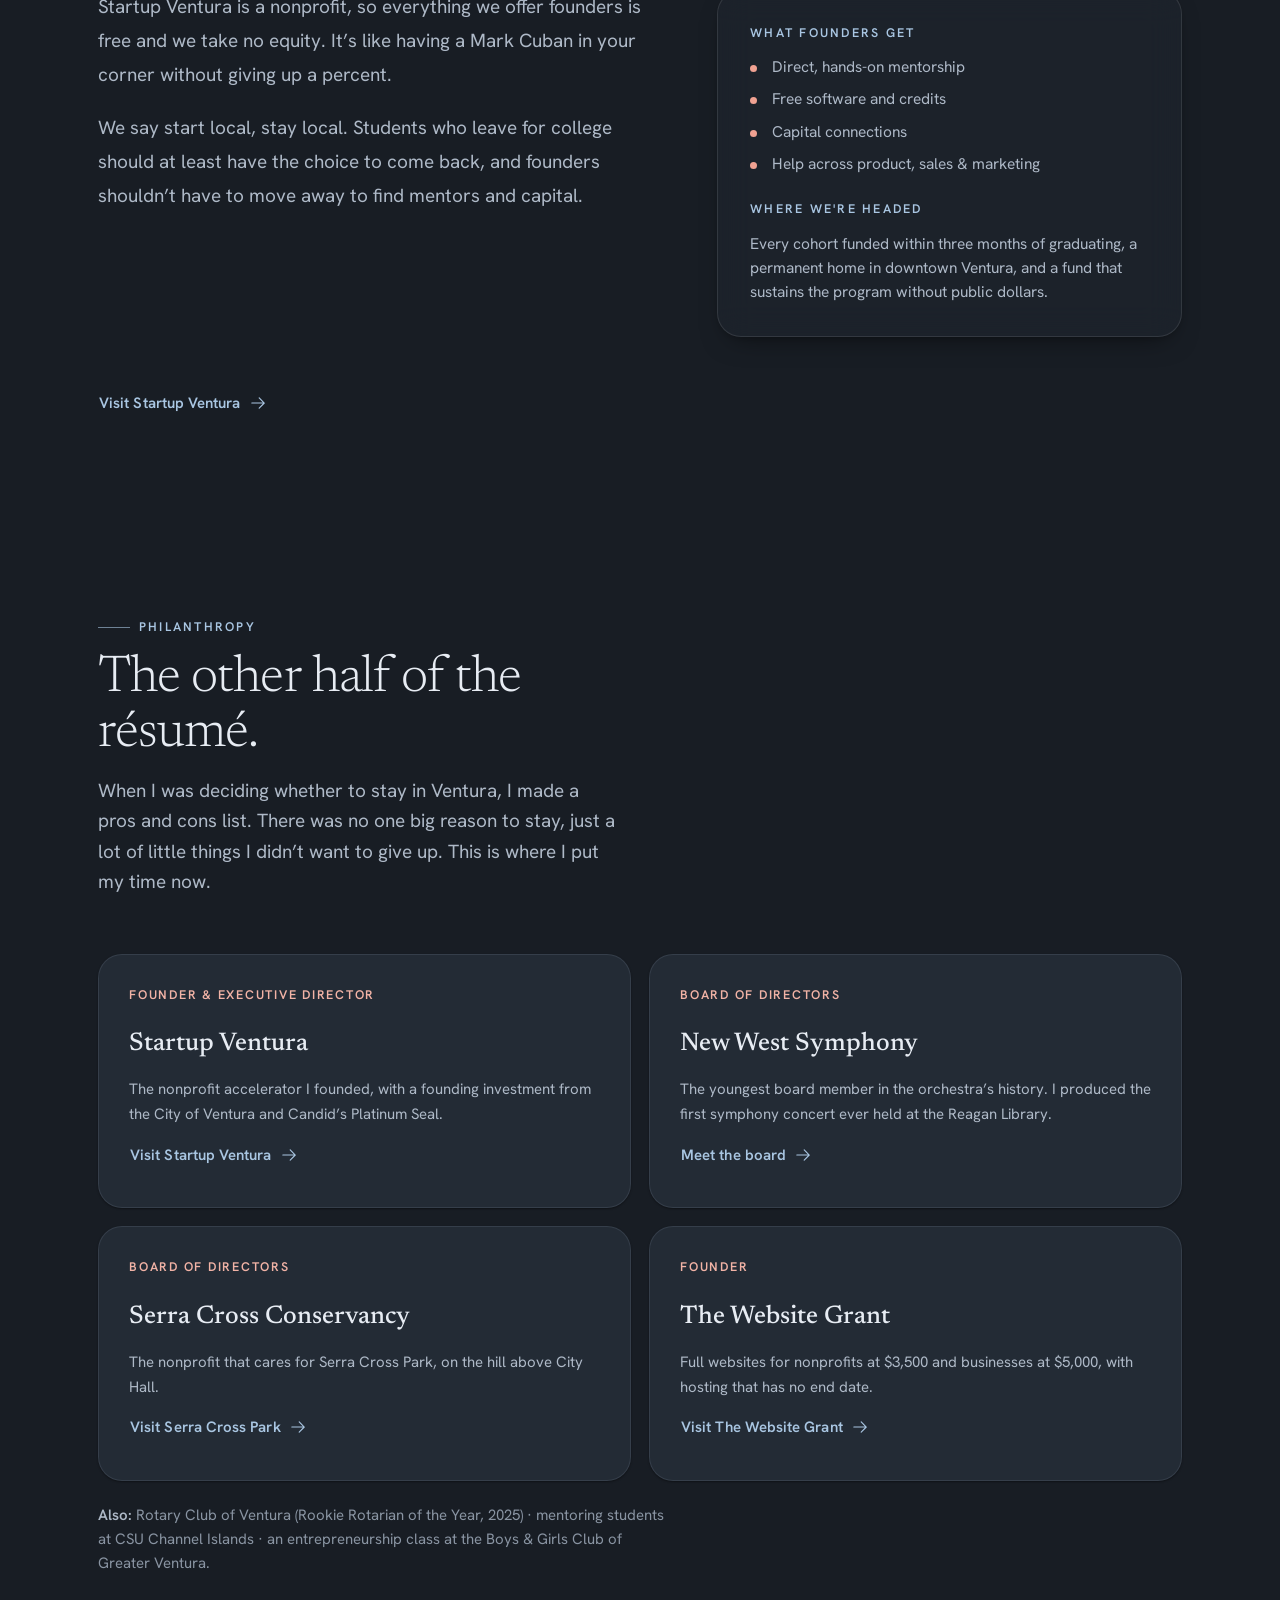
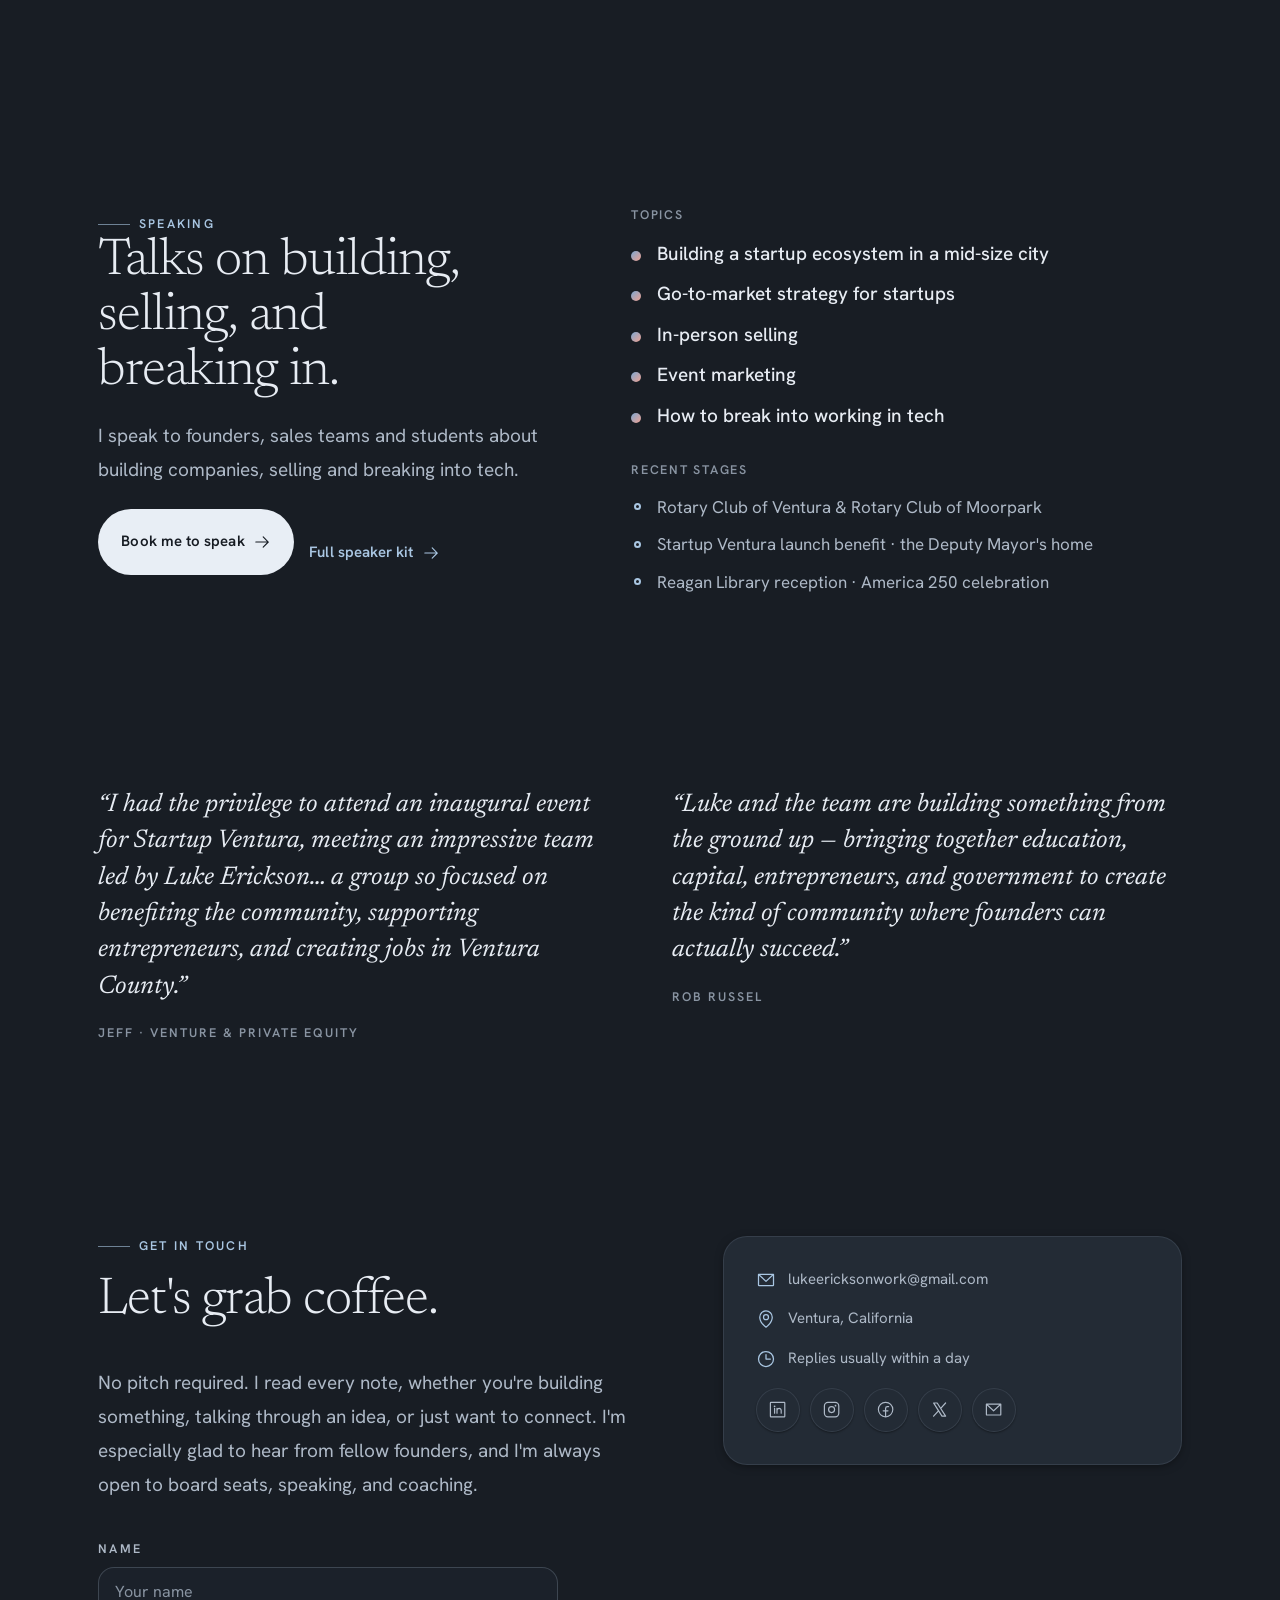
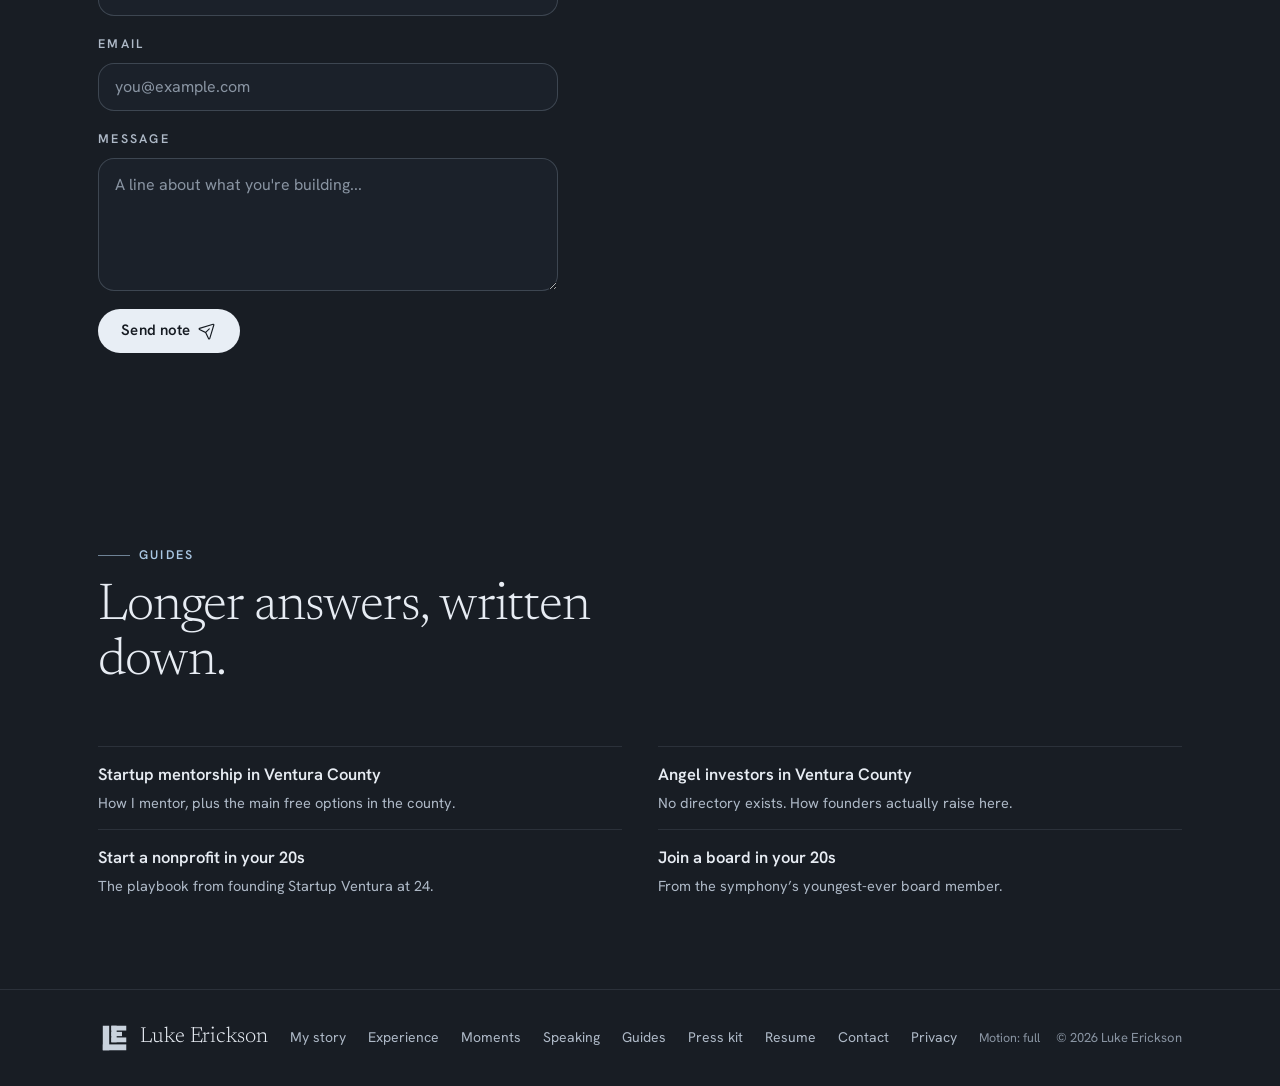
==== commit e67140c1: "Homepage clips, origin story in Luke's words, Conejo Valley Visionaries interview - New clips row un" ====
--- a/index.html
+++ b/index.html
@@ -622,6 +622,81 @@
 /* Mid-page "Get in touch" band after Speaking and the testimonials */
 .talk-band{margin-top:0;}
 .talk-band h2{max-width:20ch;}
+
+/* ---------------- Clips row and player (2026-11-09) ---------------- */
+.clips__head{display:flex;align-items:flex-end;justify-content:space-between;gap:20px;margin-bottom:22px;}
+.clips__head h2{margin:10px 0 0;}
+.clips__arrows{display:none;gap:10px;flex:none;}
+.clips__arrow--back svg{transform:rotate(180deg);}
+.clips__row{--edge:max(clamp(20px,5vw,48px),calc((100vw - 1180px)/2 + clamp(20px,5vw,48px)));display:flex;gap:14px;overflow-x:auto;scroll-snap-type:x proximity;scroll-padding-inline:var(--edge);padding:6px var(--edge) 10px;scrollbar-width:none;}
+.clips__row::-webkit-scrollbar{display:none;}
+.clip{position:relative;flex:0 0 clamp(205px,58vw,250px);aspect-ratio:9/16;border-radius:var(--radius-lg);overflow:hidden;scroll-snap-align:start;display:block;background:var(--color-surface-sunken);box-shadow:var(--shadow-md);color:#fff;text-decoration:none;}
+.clip picture,.clip img{position:absolute;inset:0;width:100%;height:100%;}
+.clip img{object-fit:cover;transition:transform .6s var(--ease-out);}
+.clip:hover img,.clip:focus-visible img{transform:scale(1.04);}
+.clip:focus-visible{outline:none;box-shadow:var(--shadow-md),var(--ring-focus);}
+.clip__shade{position:absolute;inset:0;background:linear-gradient(to top,rgba(8,11,16,.94) 8%,rgba(8,11,16,.72) 38%,rgba(8,11,16,0) 66%);}
+.clip__play{position:absolute;top:12px;right:12px;display:grid;place-items:center;width:42px;height:42px;border-radius:50%;background:rgba(255,255,255,.94);color:#10141a;}
+.clip__body{position:absolute;left:16px;right:16px;bottom:15px;display:flex;flex-direction:column;gap:9px;}
+.clip__line{font-family:var(--font-display);font-size:21px;line-height:1.2;letter-spacing:-.005em;text-wrap:pretty;}
+.clip__meta{font-family:var(--font-sans);font-size:12.5px;font-weight:600;color:rgba(255,255,255,.82);}
+@media (hover:hover) and (min-width:881px){.clips__arrows{display:flex;}}
+.reel-modal{position:fixed;inset:0;z-index:210;display:none;align-items:center;justify-content:center;gap:clamp(10px,2vw,28px);padding:clamp(8px,2vw,28px);background:rgba(8,11,16,.92);backdrop-filter:blur(8px);-webkit-backdrop-filter:blur(8px);}
+.reel-modal.is-open{display:flex;}
+.reel-modal__stage{display:flex;align-items:center;gap:32px;max-height:100%;}
+.reel-modal__frame{position:relative;width:min(400px,calc(100vw - 16px));height:min(780px,calc(100dvh - 56px));border-radius:var(--radius-md);overflow:hidden;background:#000;}
+.reel-modal__frame iframe{position:relative;display:block;width:100%;height:100%;border:0;}
+.reel-modal__spin{position:absolute;left:50%;top:50%;width:34px;height:34px;margin:-17px 0 0 -17px;border-radius:50%;border:3px solid rgba(255,255,255,.25);border-top-color:#fff;animation:reelSpin .9s linear infinite;}
+.reel-modal__frame:not(.is-loading) .reel-modal__spin{display:none;}
+@keyframes reelSpin{to{transform:rotate(360deg);}}
+.reel-modal__info{width:300px;color:#fff;display:flex;flex-direction:column;align-items:flex-start;gap:14px;}
+.reel-modal__line{margin:0;font-family:var(--font-display);font-size:30px;line-height:1.16;}
+.reel-modal__meta{margin:0;font-family:var(--font-sans);font-size:14px;color:rgba(255,255,255,.78);}
+.reel-modal__links{display:flex;flex-direction:column;align-items:flex-start;gap:12px;margin-top:6px;}
+.reel-modal__full{color:#fff;font-family:var(--font-sans);font-size:15px;font-weight:600;min-height:44px;display:inline-flex;align-items:center;}
+.reel-modal__close,.reel-modal__nav{display:grid;place-items:center;width:46px;height:46px;border:0;border-radius:50%;background:rgba(255,255,255,.14);color:#fff;font-size:28px;line-height:1;cursor:pointer;flex:none;}
+.reel-modal__close:hover,.reel-modal__nav:hover{background:rgba(255,255,255,.26);}
+.reel-modal__close:focus-visible,.reel-modal__nav:focus-visible{outline:2px solid #fff;outline-offset:2px;}
+.reel-modal__close{position:absolute;top:14px;right:14px;z-index:2;}
+.reel-modal__nav svg{width:20px;height:20px;}
+.reel-modal__nav--prev svg{transform:rotate(180deg);}
+@media (max-width:880px){
+  .reel-modal{padding:0;}
+  .reel-modal__stage{flex-direction:column;gap:0;width:100%;height:100%;}
+  .reel-modal__frame{width:100%;height:auto;flex:1 1 auto;border-radius:0;}
+  .reel-modal__info{display:none;}
+  .reel-modal__nav{position:absolute;bottom:14px;z-index:2;background:rgba(20,24,30,.82);}
+  .reel-modal__nav--prev{left:14px;}
+  .reel-modal__nav--next{right:14px;}
+  .reel-modal__close{background:rgba(20,24,30,.82);}
+}
+/* Shorter homepage */
+.press__also{margin:24px 0 0;text-align:center;font-size:15.5px;color:var(--text-secondary);}
+.guide-list{list-style:none;margin:24px 0 0;padding:0;display:grid;grid-template-columns:1fr 1fr;gap:0 36px;}
+.guide-list a{display:block;padding:14px 0;border-top:1px solid var(--color-border);color:inherit;text-decoration:none;}
+.guide-list b{display:block;font-family:var(--font-sans);font-size:16.5px;font-weight:600;color:var(--text-primary);}
+.guide-list span{display:block;margin-top:3px;font-size:14.5px;color:var(--text-secondary);}
+.guide-list a:hover b{color:var(--accent-blue-ink);}
+@media (max-width:760px){.guide-list{grid-template-columns:1fr;}}
+@media (max-width:840px){
+  .give-card{padding:18px 20px;}
+  .give-card .ds-btn--link{display:none;}
+  .speak__block:first-child{display:none;}
+}
+@media (max-width:880px){
+  #about .about__photo{display:none;}
+  #about .about__grid{gap:0;}
+  .press__card--wide .press__quote{display:none;}
+  .sv-card > div + div{display:none;}
+  .reel-modal__close{top:auto;bottom:14px;right:auto;left:50%;margin-left:-23px;}
+}
+@media (max-width:840px){
+  #philanthropy .kit-grid{grid-template-columns:1fr 1fr;gap:10px;}
+  #philanthropy .give-card{padding:15px 14px;}
+  #philanthropy .kit-label{font-size:10.5px;padding-right:0;}
+  #philanthropy .talk__title{font-size:18px;}
+  #philanthropy .talk__abs{font-size:14px;line-height:1.45;}
+}
 </style>
 
 <link rel="icon" type="image/svg+xml" href="assets/logo/LE-monogram.svg" />
@@ -700,6 +775,13 @@
     },
     {
       "@type": "PodcastEpisode",
+      "name": "How to Raise Money for Your Business (What Investors Really Want)",
+      "url": "https://www.youtube.com/watch?v=du8KrOPdTkY",
+      "datePublished": "2026-10-15",
+      "partOfSeries": { "@type": "PodcastSeries", "name": "Conejo Valley Visionaries" }
+    },
+    {
+      "@type": "PodcastEpisode",
       "name": "Can Ventura become California's next startup hub? | The Hustle Ep 1",
       "url": "https://www.youtube.com/watch?v=EVHIP8QqFnc",
       "datePublished": "2026-09-25",
@@ -771,7 +853,7 @@
   "name": "The Website Grant",
   "url": "https://thewebsitegrant.com",
   "founder": { "@id": "https://lukeerickson.com/#luke" },
-  "description": "A program founded by Luke Erickson that gives nonprofits and small businesses an affordable, fully built modern website."
+  "description": "A program founded by Luke Erickson that gives nonprofits and businesses an affordable, fully built modern website."
 }
 </script>
 
@@ -910,6 +992,66 @@
             </ul>
           </div>
         </div>
+      </div>
+    </section>
+
+    <!-- ===================== CLIPS ===================== -->
+    <section class="section section--tight clips" id="clips" aria-labelledby="clips-title">
+      <div class="container">
+        <div class="clips__head reveal">
+          <div>
+            <span class="ds-eyebrow ds-eyebrow--line">Clips</span>
+            <h2 class="ds-display" id="clips-title" style="font-size:var(--text-display-md)">Clips from recent interviews.</h2>
+          </div>
+          <div class="clips__arrows">
+            <button class="ds-iconbtn ds-iconbtn--soft clips__arrow clips__arrow--back" type="button" id="clipsPrev" aria-label="Scroll clips back"><svg class="icon" aria-hidden="true"><use href="#i-arrow-right"/></svg></button>
+            <button class="ds-iconbtn ds-iconbtn--soft clips__arrow" type="button" id="clipsNext" aria-label="Scroll clips forward"><svg class="icon" aria-hidden="true"><use href="#i-arrow-right"/></svg></button>
+          </div>
+        </div>
+      </div>
+      <div class="clips__row reveal" id="clipsRow">
+      <a class="clip" href="https://www.instagram.com/reel/DduDSVYOq-F/" target="_blank" rel="noopener" data-reel="DduDSVYOq-F" data-line="We&rsquo;re unfortunately losing a lot of our best and brightest." data-meta="The Hustle &middot; 1:11 &middot; 69K views" data-full="https://www.youtube.com/watch?v=EVHIP8QqFnc">
+        <picture><source type="image/avif" srcset="assets/img/clips/clip-talent-360.avif 360w, assets/img/clips/clip-talent-540.avif 540w" sizes="(max-width:430px) 58vw, 250px"><source type="image/webp" srcset="assets/img/clips/clip-talent-360.webp 360w, assets/img/clips/clip-talent-540.webp 540w" sizes="(max-width:430px) 58vw, 250px"><img src="assets/img/clips/clip-talent.jpg" width="540" height="960" alt="" loading="lazy" decoding="async" /></picture>
+        <span class="clip__shade" aria-hidden="true"></span>
+        <span class="clip__play" aria-hidden="true"><svg viewBox="0 0 24 24" width="18" height="18"><path fill="currentColor" d="M8 5.5v13a1 1 0 0 0 1.53.85l10.2-6.5a1 1 0 0 0 0-1.7L9.53 4.65A1 1 0 0 0 8 5.5z"/></svg></span>
+        <span class="clip__body"><span class="visually-hidden">Watch clip: </span><span class="clip__line">We&rsquo;re unfortunately losing a lot of our best and brightest.</span><span class="clip__meta">The Hustle &middot; 1:11 &middot; 69K views</span></span>
+      </a>
+      <a class="clip" href="https://www.instagram.com/reel/Dd1xJEkvJhe/" target="_blank" rel="noopener" data-reel="Dd1xJEkvJhe" data-line="If you are unauthentic, you&rsquo;re not going to fit in too well." data-meta="The Hustle &middot; 1:22 &middot; 12.5K views" data-full="https://www.youtube.com/watch?v=EVHIP8QqFnc">
+        <picture><source type="image/avif" srcset="assets/img/clips/clip-authentic-360.avif 360w, assets/img/clips/clip-authentic-540.avif 540w" sizes="(max-width:430px) 58vw, 250px"><source type="image/webp" srcset="assets/img/clips/clip-authentic-360.webp 360w, assets/img/clips/clip-authentic-540.webp 540w" sizes="(max-width:430px) 58vw, 250px"><img src="assets/img/clips/clip-authentic.jpg" width="540" height="960" alt="" loading="lazy" decoding="async" /></picture>
+        <span class="clip__shade" aria-hidden="true"></span>
+        <span class="clip__play" aria-hidden="true"><svg viewBox="0 0 24 24" width="18" height="18"><path fill="currentColor" d="M8 5.5v13a1 1 0 0 0 1.53.85l10.2-6.5a1 1 0 0 0 0-1.7L9.53 4.65A1 1 0 0 0 8 5.5z"/></svg></span>
+        <span class="clip__body"><span class="visually-hidden">Watch clip: </span><span class="clip__line">If you are unauthentic, you&rsquo;re not going to fit in too well.</span><span class="clip__meta">The Hustle &middot; 1:22 &middot; 12.5K views</span></span>
+      </a>
+      <a class="clip" href="https://www.instagram.com/reel/DevE5njs0b6/" target="_blank" rel="noopener" data-reel="DevE5njs0b6" data-line="The City Hall program that helped launch The Trade Desk." data-meta="Fraction Sessions &middot; 0:42 &middot; 5.8K views">
+        <picture><source type="image/avif" srcset="assets/img/clips/clip-trade-desk-360.avif 360w, assets/img/clips/clip-trade-desk-540.avif 540w" sizes="(max-width:430px) 58vw, 250px"><source type="image/webp" srcset="assets/img/clips/clip-trade-desk-360.webp 360w, assets/img/clips/clip-trade-desk-540.webp 540w" sizes="(max-width:430px) 58vw, 250px"><img src="assets/img/clips/clip-trade-desk.jpg" width="540" height="960" alt="" loading="lazy" decoding="async" /></picture>
+        <span class="clip__shade" aria-hidden="true"></span>
+        <span class="clip__play" aria-hidden="true"><svg viewBox="0 0 24 24" width="18" height="18"><path fill="currentColor" d="M8 5.5v13a1 1 0 0 0 1.53.85l10.2-6.5a1 1 0 0 0 0-1.7L9.53 4.65A1 1 0 0 0 8 5.5z"/></svg></span>
+        <span class="clip__body"><span class="visually-hidden">Watch clip: </span><span class="clip__line">The City Hall program that helped launch The Trade Desk.</span><span class="clip__meta">Fraction Sessions &middot; 0:42 &middot; 5.8K views</span></span>
+      </a>
+      <a class="clip" href="https://www.instagram.com/reel/DfQwkAZm20X/" target="_blank" rel="noopener" data-reel="DfQwkAZm20X" data-line="A great time to raise capital is when you absolutely don&rsquo;t need it." data-meta="Conejo Valley Visionaries &middot; 0:57" data-full="https://www.youtube.com/watch?v=du8KrOPdTkY">
+        <picture><source type="image/avif" srcset="assets/img/clips/clip-raising-360.avif 360w, assets/img/clips/clip-raising-540.avif 540w" sizes="(max-width:430px) 58vw, 250px"><source type="image/webp" srcset="assets/img/clips/clip-raising-360.webp 360w, assets/img/clips/clip-raising-540.webp 540w" sizes="(max-width:430px) 58vw, 250px"><img src="assets/img/clips/clip-raising.jpg" width="540" height="960" alt="" loading="lazy" decoding="async" /></picture>
+        <span class="clip__shade" aria-hidden="true"></span>
+        <span class="clip__play" aria-hidden="true"><svg viewBox="0 0 24 24" width="18" height="18"><path fill="currentColor" d="M8 5.5v13a1 1 0 0 0 1.53.85l10.2-6.5a1 1 0 0 0 0-1.7L9.53 4.65A1 1 0 0 0 8 5.5z"/></svg></span>
+        <span class="clip__body"><span class="visually-hidden">Watch clip: </span><span class="clip__line">A great time to raise capital is when you absolutely don&rsquo;t need it.</span><span class="clip__meta">Conejo Valley Visionaries &middot; 0:57</span></span>
+      </a>
+      <a class="clip" href="https://www.instagram.com/reel/DfgM_uvDsw0/" target="_blank" rel="noopener" data-reel="DfgM_uvDsw0" data-line="This idea that it can&rsquo;t be both is false." data-meta="Conejo Valley Visionaries &middot; 1:43" data-full="https://www.youtube.com/watch?v=du8KrOPdTkY">
+        <picture><source type="image/avif" srcset="assets/img/clips/clip-both-360.avif 360w, assets/img/clips/clip-both-540.avif 540w" sizes="(max-width:430px) 58vw, 250px"><source type="image/webp" srcset="assets/img/clips/clip-both-360.webp 360w, assets/img/clips/clip-both-540.webp 540w" sizes="(max-width:430px) 58vw, 250px"><img src="assets/img/clips/clip-both.jpg" width="540" height="960" alt="" loading="lazy" decoding="async" /></picture>
+        <span class="clip__shade" aria-hidden="true"></span>
+        <span class="clip__play" aria-hidden="true"><svg viewBox="0 0 24 24" width="18" height="18"><path fill="currentColor" d="M8 5.5v13a1 1 0 0 0 1.53.85l10.2-6.5a1 1 0 0 0 0-1.7L9.53 4.65A1 1 0 0 0 8 5.5z"/></svg></span>
+        <span class="clip__body"><span class="visually-hidden">Watch clip: </span><span class="clip__line">This idea that it can&rsquo;t be both is false.</span><span class="clip__meta">Conejo Valley Visionaries &middot; 1:43</span></span>
+      </a>
+      <a class="clip" href="https://www.instagram.com/reel/Dem19_fPcbm/" target="_blank" rel="noopener" data-reel="Dem19_fPcbm" data-line="Live in a beautiful place and build incredible companies." data-meta="Conejo Valley Visionaries &middot; 0:36" data-full="https://www.youtube.com/watch?v=du8KrOPdTkY">
+        <picture><source type="image/avif" srcset="assets/img/clips/clip-place-360.avif 360w, assets/img/clips/clip-place-540.avif 540w" sizes="(max-width:430px) 58vw, 250px"><source type="image/webp" srcset="assets/img/clips/clip-place-360.webp 360w, assets/img/clips/clip-place-540.webp 540w" sizes="(max-width:430px) 58vw, 250px"><img src="assets/img/clips/clip-place.jpg" width="540" height="960" alt="" loading="lazy" decoding="async" /></picture>
+        <span class="clip__shade" aria-hidden="true"></span>
+        <span class="clip__play" aria-hidden="true"><svg viewBox="0 0 24 24" width="18" height="18"><path fill="currentColor" d="M8 5.5v13a1 1 0 0 0 1.53.85l10.2-6.5a1 1 0 0 0 0-1.7L9.53 4.65A1 1 0 0 0 8 5.5z"/></svg></span>
+        <span class="clip__body"><span class="visually-hidden">Watch clip: </span><span class="clip__line">Live in a beautiful place and build incredible companies.</span><span class="clip__meta">Conejo Valley Visionaries &middot; 0:36</span></span>
+      </a>
+      <a class="clip" href="https://www.instagram.com/reel/DexaWWOBFdl/" target="_blank" rel="noopener" data-reel="DexaWWOBFdl" data-line="The best fish tacos, and nobody will change my mind about that." data-meta="Conejo Valley Visionaries &middot; 0:17" data-full="https://www.youtube.com/watch?v=du8KrOPdTkY">
+        <picture><source type="image/avif" srcset="assets/img/clips/clip-tacos-360.avif 360w, assets/img/clips/clip-tacos-540.avif 540w" sizes="(max-width:430px) 58vw, 250px"><source type="image/webp" srcset="assets/img/clips/clip-tacos-360.webp 360w, assets/img/clips/clip-tacos-540.webp 540w" sizes="(max-width:430px) 58vw, 250px"><img src="assets/img/clips/clip-tacos.jpg" width="540" height="960" alt="" loading="lazy" decoding="async" /></picture>
+        <span class="clip__shade" aria-hidden="true"></span>
+        <span class="clip__play" aria-hidden="true"><svg viewBox="0 0 24 24" width="18" height="18"><path fill="currentColor" d="M8 5.5v13a1 1 0 0 0 1.53.85l10.2-6.5a1 1 0 0 0 0-1.7L9.53 4.65A1 1 0 0 0 8 5.5z"/></svg></span>
+        <span class="clip__body"><span class="visually-hidden">Watch clip: </span><span class="clip__line">The best fish tacos, and nobody will change my mind about that.</span><span class="clip__meta">Conejo Valley Visionaries &middot; 0:17</span></span>
+      </a>
       </div>
     </section>
 
@@ -952,37 +1094,18 @@
                 <span class="press__date">By Ethan Rogers &middot; July 2026</span>
               </div>
             </div>
-            <div class="press__card">
-              <div class="press__outlet">Our Ventura TV &middot; Ventura cable channel 6</div>
-              <h2 class="ds-display press__headline"><a class="press__headline-link" href="https://ourventura.com/startup-ventura-connecting-early-stage-founders-with-mentors-and-funding/" target="_blank" rel="noopener">Startup Ventura: Connecting Early-Stage Founders with Mentors and&nbsp;Funding</a></h2>
-              <div class="press__player"><iframe title="Our Ventura TV - Startup Ventura: Connecting Early-Stage Founders with Mentors and Funding" src="https://www.youtube-nocookie.com/embed/4oNIn2sBPoI" allow="accelerometer; autoplay; clipboard-write; encrypted-media; gyroscope; picture-in-picture; web-share" referrerpolicy="strict-origin-when-cross-origin" allowfullscreen loading="lazy"></iframe></div>
-              <p class="press__quote">A sit-down with host George Alger on the accelerator, what separates the founders who make it, and when to raise venture capital &mdash; and when not to.</p>
+            <div class="press__card press__card--wide">
+              <div class="press__outlet">Conejo Valley Visionaries &middot; Podcast</div>
+              <h2 class="ds-display press__headline"><a class="press__headline-link" href="https://www.youtube.com/watch?v=du8KrOPdTkY" target="_blank" rel="noopener">How to raise money for your business, and what investors really&nbsp;want.</a></h2>
+              <blockquote class="press__pull"><p>&ldquo;A great time to raise capital is when you absolutely don&rsquo;t need it.&rdquo;</p><cite>Luke Erickson, on Conejo Valley Visionaries</cite></blockquote>
+              <p class="press__quote">A practical episode on when to raise, what investors look for in an early-stage founder, how to find the right co-founder, and why Ventura County can be a real hub for startups.</p>
               <div class="press__meta">
-                <a class="ds-btn ds-btn--link" href="https://ourventura.com/startup-ventura-connecting-early-stage-founders-with-mentors-and-funding/" target="_blank" rel="noopener">Watch the interview <span class="ds-btn__icon"><svg class="icon" aria-hidden="true"><use href="#i-arrow-right"/></svg></span></a>
-                <span class="press__date">Aired on cable channel 6 &middot; September 2026</span>
-              </div>
-            </div>
-            <div class="press__card">
-              <div class="press__outlet">The Hustle &middot; VC Locals Only</div>
-              <h2 class="ds-display press__headline"><a class="press__headline-link" href="https://www.youtube.com/watch?v=EVHIP8QqFnc" target="_blank" rel="noopener">Can Ventura become California&rsquo;s next startup&nbsp;hub?</a></h2>
-              <div class="press__player"><iframe title="The Hustle Ep 1: Can Ventura become California's next startup hub?" src="https://www.youtube-nocookie.com/embed/EVHIP8QqFnc" allow="accelerometer; autoplay; clipboard-write; encrypted-media; gyroscope; picture-in-picture; web-share" referrerpolicy="strict-origin-when-cross-origin" allowfullscreen loading="lazy"></iframe></div>
-              <p class="press__quote">Host Michael Buckley, owner of Ventura Meat Company, on AI, keeping talent and high-paying jobs in Ventura, and what makes an entrepreneur succeed.</p>
-              <div class="press__meta">
-                <a class="ds-btn ds-btn--link" href="https://www.youtube.com/watch?v=EVHIP8QqFnc" target="_blank" rel="noopener">Watch on YouTube <span class="ds-btn__icon"><svg class="icon" aria-hidden="true"><use href="#i-arrow-right"/></svg></span></a>
-                <span class="press__date">Episode 1 &middot; September 2026</span>
-              </div>
-            </div>
-            <div class="press__card press__card--wide">
-              <div class="press__outlet">Joe Knows Ventura &middot; Podcast</div>
-              <h2 class="ds-display press__headline"><a class="press__headline-link" href="https://open.spotify.com/episode/2ukvJkEWd2yvsWrbD0j6oQ" target="_blank" rel="noopener">Is Ventura becoming the next Silicon&nbsp;Valley?</a></h2>
-              <div class="press__player"><iframe title="Spotify: Is Ventura Becoming The Next Silicon Valley? (with Luke Erickson)" src="https://open.spotify.com/embed/episode/2ukvJkEWd2yvsWrbD0j6oQ/video?utm_source=generator&amp;theme=0" allow="clipboard-write; encrypted-media; fullscreen; picture-in-picture" loading="lazy"></iframe></div>
-              <p class="press__quote">A full-length conversation on Ventura&rsquo;s startup future, on the Joe Knows Ventura podcast.</p>
-              <div class="press__meta">
-                <a class="ds-btn ds-btn--link" href="https://open.spotify.com/episode/2ukvJkEWd2yvsWrbD0j6oQ" target="_blank" rel="noopener">Listen on Spotify <span class="ds-btn__icon"><svg class="icon" aria-hidden="true"><use href="#i-arrow-right"/></svg></span></a>
-                <span class="press__date">August 2026</span>
+                <a class="ds-btn ds-btn--link" href="https://www.youtube.com/watch?v=du8KrOPdTkY" target="_blank" rel="noopener">Watch the episode <span class="ds-btn__icon"><svg class="icon" aria-hidden="true"><use href="#i-arrow-right"/></svg></span></a>
+                <span class="press__date">October 2026</span>
               </div>
             </div>
           </div>
+          <p class="press__also">Also on <a class="ds-link" href="https://www.youtube.com/watch?v=EVHIP8QqFnc" target="_blank" rel="noopener">The Hustle</a>, <a class="ds-link" href="https://ourventura.com/startup-ventura-connecting-early-stage-founders-with-mentors-and-funding/" target="_blank" rel="noopener">Our Ventura TV</a> and <a class="ds-link" href="https://open.spotify.com/episode/2ukvJkEWd2yvsWrbD0j6oQ" target="_blank" rel="noopener">Joe Knows Ventura</a>.</p>
           <div style="margin-top:16px;text-align:center"><a class="ds-btn ds-btn--link" href="/press/">Writing about Luke? Grab the press kit <span class="ds-btn__icon"><svg class="icon" aria-hidden="true"><use href="#i-arrow-right"/></svg></span></a></div>
         </div>
       </div>
@@ -994,18 +1117,13 @@
         <div class="about__grid">
           <picture><source type="image/avif" srcset="assets/img/luke-erickson-about-400.avif 400w, assets/img/luke-erickson-about-760.avif 760w" sizes="(max-width:880px) 360px, 460px"><source type="image/webp" srcset="assets/img/luke-erickson-about-400.webp 400w, assets/img/luke-erickson-about-760.webp 760w" sizes="(max-width:880px) 360px, 460px"><img class="about__photo reveal" src="assets/img/luke-erickson-about.jpg" width="788" height="985" alt="Luke Erickson" loading="lazy" decoding="async" /></picture>
           <div class="about__body">
-            <span class="ds-eyebrow ds-eyebrow--line">About</span>
-            <h2 class="ds-display" style="font-size:var(--text-display-md);max-width:16ch">Building in the open, for people at the very start.</h2>
+            <span class="ds-eyebrow ds-eyebrow--line">How this started</span>
+            <h2 class="ds-display" style="font-size:var(--text-display-md);max-width:16ch">It started at Aloha Steakhouse.</h2>
             <div class="ds-prose" style="max-width:54ch">
-              <p>I grew up in Hudson, Wisconsin, where I learned early what it looks like to build something and stand behind it. I went west for school, studied business management at the University of Utah, and kept getting pulled toward the same thing: helping new ventures get off the ground.</p>
-              <p>I founded and ran One Tap, a creator-economy fintech startup, before turning my focus to <a class="ds-link" href="https://startupventura.com/lukeerickson" target="_blank" rel="noopener">Startup Ventura</a> — a 501(c)(3) tech accelerator giving early founders in Ventura County a real place to begin. A community, a room to think out loud, and people who have done it before. The hard part is rarely the idea. It is momentum, honesty, and showing up. That is the part I care about most.</p>
-            </div>
-            <p class="about__now"><span class="about__now-label">Currently</span> Building a startup ecosystem in Ventura County.</p>
-            <div class="about__tags">
-              <span class="ds-tag ds-tag--blue">Venture building</span>
-              <span class="ds-tag ds-tag--neutral">Founder mentorship</span>
-              <span class="ds-tag ds-tag--neutral">Community</span>
-              <span class="ds-tag ds-tag--coral">Public speaking</span>
+              <p>After my exit, I joined Rotary and got paired with the deputy mayor, Doug Halter, as my mentor. We sat down at Aloha Steakhouse and talked about business. When I told him about my background in tech, he said it reminded him of the incubator that used to be at City Hall.</p>
+              <p>I had never heard of it. It had gone away about a decade earlier. I asked if any successes came out of it, and he said The Trade Desk. In the venture world, you dream of having that.</p>
+              <p>I asked if there was any motivation to bring it back. He told me it was number two on the city&rsquo;s strategic plan. I asked what had happened with it, and the answer was nothing. Government only has so much bandwidth, so I set out to do it and partner with the city.</p>
+              <p><a class="ds-link" href="https://startupventura.com/lukeerickson" target="_blank" rel="noopener">Startup Ventura</a> came together faster than I was ready for, especially the people who joined our board. Our first cohort launches in 2027.</p>
             </div>
             <a class="ds-btn ds-btn--link" href="/about/me/">Read my full story <span class="ds-btn__icon"><svg class="icon" aria-hidden="true"><use href="#i-arrow-right"/></svg></span></a>
           </div>
@@ -1014,7 +1132,7 @@
     </section>
 
     <!-- ===================== STARTUP VENTURA ===================== -->
-    <section class="section" id="startup-ventura">
+    <section class="section section--tight" id="startup-ventura">
       <div class="container">
         <div class="section__head reveal">
           <span class="ds-eyebrow ds-eyebrow--line">Startup Ventura</span>
@@ -1022,8 +1140,8 @@
         </div>
         <div class="sv-grid reveal">
           <div class="ds-prose sv-story">
-            <p>Ventura County used to have a startup engine &mdash; a small incubator at City Hall that helped launch companies like <strong>The Trade Desk</strong> and <strong>GiddyUp</strong>. When it closed, the talent kept leaving. I founded <a class="ds-link" href="https://startupventura.com/" target="_blank" rel="noopener">Startup Ventura</a> to bring it back, with early backing from city leaders like Doug Halter and Jim Duran.</p>
-            <p>We back the builders this coast actually produces &mdash; creators, gamers, and founders &mdash; and we go all in with them. Our companies build alongside partners like Passes, Fanfix, Cloud9, Moxy, and Karat Financial.</p>
+            <p>Startup Ventura is a nonprofit, so everything we offer founders is free and we take no equity. It&rsquo;s like having a Mark Cuban in your corner without giving up a percent.</p>
+            <p>We say start local, stay local. Students who leave for college should at least have the choice to come back, and founders shouldn&rsquo;t have to move away to find mentors and capital.</p>
           </div>
           <aside class="ds-card ds-card--glass sv-card">
             <div>
@@ -1045,88 +1163,37 @@
       </div>
     </section>
 
-    <!-- ===================== EXPERIENCE ===================== -->
-    <section class="section" id="experience">
-      <div class="container">
-        <div class="section__head reveal">
-          <span class="ds-eyebrow ds-eyebrow--line">Experience</span>
-          <h2 class="ds-display" style="font-size:var(--text-display-md)">A few things I have built and led.</h2>
-        </div>
-        <ol class="xp reveal">
-          <li class="xp__item">
-            <div class="xp__tile" aria-hidden="true"><svg class="icon"><use href="#i-compass"/></svg></div>
-            <div class="xp__body">
-              <div class="xp__head">
-                <h3 class="xp__role">Founder &amp; Executive Director</h3>
-                <span class="xp__dates">Mar 2025 — Present</span>
-              </div>
-              <div class="xp__org"><a href="https://startupventura.com/" target="_blank" rel="noopener">Startup Ventura</a> <span class="xp__loc">· Ventura, California</span></div>
-              <p class="xp__desc">Founded a 501(c)(3) tech accelerator for Ventura County, backing creators, gamers, and founders. I set the strategy, stood up the programming, and assembled a board of operators whose companies carry billions in combined exit value — all to give early founders a real place to begin.</p>
-              <div class="xp__tags"><span class="ds-tag ds-tag--blue ds-tag--sm">Nonprofit</span><span class="ds-tag ds-tag--neutral ds-tag--sm">Accelerator</span></div>
-            </div>
-          </li>
-          <li class="xp__item">
-            <div class="xp__tile" aria-hidden="true"><svg class="icon"><use href="#i-chart"/></svg></div>
-            <div class="xp__body">
-              <div class="xp__head">
-                <h3 class="xp__role">Account Executive &amp; Sr. Business Development</h3>
-                <span class="xp__dates">Nov 2024 — Mar 2026</span>
-              </div>
-              <div class="xp__org">Popl <span class="xp__loc">· Ventura, California</span></div>
-              <p class="xp__desc">Sold into senior, multi-stakeholder accounts and helped scale the business-development org, roughly doubling the team through hiring and hands-on coaching. Generated $3.5M+ in qualified pipeline, closed $1M+, and repeatedly ranked the top individual contributor — including a record 81 booked demos in a single month.</p>
-              <div class="xp__tags"><span class="ds-tag ds-tag--coral ds-tag--sm">Go-to-market</span><span class="ds-tag ds-tag--neutral ds-tag--sm">Sales leadership</span></div>
-            </div>
-          </li>
-          <li class="xp__item">
-            <div class="xp__tile" aria-hidden="true"><svg class="icon"><use href="#i-rocket"/></svg></div>
-            <div class="xp__body">
-              <div class="xp__head">
-                <h3 class="xp__role">Founder &amp; Chief Executive Officer</h3>
-                <span class="xp__dates">2022 — Mar 2025</span>
-              </div>
-              <div class="xp__org">One Tap Inc. <span class="xp__loc">· Los Angeles, California</span></div>
-              <p class="xp__desc">Founded and led a fintech platform for the creator economy, growing it to over $1M in waitlist revenue before exiting the business. I owned product, partnerships, and growth as a solo founder — and learned firsthand how completely a startup lives or dies on its people.</p>
-              <div class="xp__tags"><span class="ds-tag ds-tag--neutral ds-tag--sm">Founder</span><span class="ds-tag ds-tag--neutral ds-tag--sm">Fintech</span></div>
-            </div>
-          </li>
-        </ol>
-        <div class="xp__more">
-          <a class="ds-btn ds-btn--link" href="/resume/">View the full r&eacute;sum&eacute; <span class="ds-btn__icon"><svg class="icon" aria-hidden="true"><use href="#i-arrow-right"/></svg></span></a>
-        </div>
-      </div>
-    </section>
-
     <!-- ===================== PHILANTHROPY ===================== -->
     <section class="section" id="philanthropy">
       <div class="container">
         <div class="section__head reveal">
           <span class="ds-eyebrow ds-eyebrow--line">Philanthropy</span>
           <h2 class="ds-display" style="font-size:var(--text-display-md)">The other half of the r&eacute;sum&eacute;.</h2>
-          <p class="give-lede">I believe a life is measured less by what you accumulate than by what you give and who you lift along the way. These are the places I put that into practice.</p>
+          <p class="give-lede">When I was deciding whether to stay in Ventura, I made a pros and cons list. There was no one big reason to stay, just a lot of little things I didn&rsquo;t want to give up. This is where I put my time now.</p>
         </div>
         <div class="kit-grid reveal">
           <a class="ds-card kit-card guide-card give-card" href="https://startupventura.com" target="_blank" rel="noopener">
             <span class="kit-label">Founder &amp; Executive Director</span>
             <h3 class="talk__title">Startup Ventura</h3>
-            <p class="talk__abs">The 501(c)(3) tech accelerator I founded to keep Ventura County&rsquo;s builders building here &mdash; backed by a founding investment from the City of Ventura and awarded Candid&rsquo;s Platinum Seal of Transparency.</p>
+            <p class="talk__abs">The nonprofit accelerator I founded, with a founding investment from the City of Ventura and Candid&rsquo;s Platinum Seal.</p>
             <span class="ds-btn ds-btn--link">Visit Startup Ventura <span class="ds-btn__icon"><svg class="icon" aria-hidden="true"><use href="#i-arrow-right"/></svg></span></span>
           </a>
           <a class="ds-card kit-card guide-card give-card" href="https://newwestsymphony.org/about/board/" target="_blank" rel="noopener">
             <span class="kit-label">Board of Directors</span>
             <h3 class="talk__title">New West Symphony</h3>
-            <p class="talk__abs">The youngest board member in the orchestra&rsquo;s history. I chaired its America 250 Taskforce and produced the first symphony concert ever held at the Ronald Reagan Presidential Library.</p>
+            <p class="talk__abs">The youngest board member in the orchestra&rsquo;s history. I produced the first symphony concert ever held at the Reagan Library.</p>
             <span class="ds-btn ds-btn--link">Meet the board <span class="ds-btn__icon"><svg class="icon" aria-hidden="true"><use href="#i-arrow-right"/></svg></span></span>
           </a>
           <a class="ds-card kit-card guide-card give-card" href="https://serracrosspark.com" target="_blank" rel="noopener">
             <span class="kit-label">Board of Directors</span>
             <h3 class="talk__title">Serra Cross Conservancy</h3>
-            <p class="talk__abs">The nonprofit that cares for Serra Cross Park on the hill above City Hall. I joined the board in 2026 to help preserve the park and modernize its website and wedding-booking workflow.</p>
+            <p class="talk__abs">The nonprofit that cares for Serra Cross Park, on the hill above City Hall.</p>
             <span class="ds-btn ds-btn--link">Visit Serra Cross Park <span class="ds-btn__icon"><svg class="icon" aria-hidden="true"><use href="#i-arrow-right"/></svg></span></span>
           </a>
           <a class="ds-card kit-card guide-card give-card" href="https://thewebsitegrant.com" target="_blank" rel="noopener">
             <span class="kit-label">Founder</span>
             <h3 class="talk__title">The Website Grant</h3>
-            <p class="talk__abs">I started it to give nonprofits an affordable way to replace an outdated website: a full design system, the build, revisions, domain setup, and hosting with no end date. Nonprofits pay $2,000 and small businesses $2,500, against the $5,000 to $20,000 an agency typically charges.</p>
+            <p class="talk__abs">Full websites for nonprofits at $3,500 and businesses at $5,000, with hosting that has no end date.</p>
             <span class="ds-btn ds-btn--link">Visit The Website Grant <span class="ds-btn__icon"><svg class="icon" aria-hidden="true"><use href="#i-arrow-right"/></svg></span></span>
           </a>
         </div>
@@ -1141,7 +1208,7 @@
           <div class="speak__intro">
             <span class="ds-eyebrow ds-eyebrow--line">Speaking</span>
             <h2 class="ds-display" style="font-size:var(--text-display-md);max-width:14ch">Talks on building, selling, and breaking in.</h2>
-            <p class="ds-prose" style="max-width:46ch">I speak to founders, sales teams, and rooms full of people figuring out their next move &mdash; direct, specific, and built from doing the work rather than theorizing about it.</p>
+            <p class="ds-prose" style="max-width:46ch">I speak to founders, sales teams and students about building companies, selling and breaking into tech.</p>
             <div style="display:flex;gap:14px;flex-wrap:wrap;margin-top:22px"><a class="ds-btn ds-btn--primary" href="#contact" style="margin-top:0">Book me to speak <span class="ds-btn__icon"><svg class="icon" aria-hidden="true"><use href="#i-arrow-right"/></svg></span></a> <a class="ds-btn ds-btn--link" href="/speaking/">Full speaker kit <span class="ds-btn__icon"><svg class="icon" aria-hidden="true"><use href="#i-arrow-right"/></svg></span></a></div>
           </div>
           <div class="speak__body">
@@ -1184,128 +1251,6 @@
       </div>
     </section>
 
-    <!-- ===================== MID-PAGE CTA ===================== -->
-    <section class="section section--tight" id="talk-band" aria-label="Get in touch">
-      <div class="container">
-        <div class="story__cta ds-card ds-card--glass talk-band reveal">
-          <div>
-            <h2 class="ds-display" style="font-size:var(--text-display-md);margin:0 0 8px">Building something, or booking a speaker?</h2>
-            <p class="ds-prose" style="margin:0;max-width:44ch">Send me a note. I read every one, and if I&rsquo;m not the right person, I&rsquo;ll point you to someone who is.</p>
-          </div>
-          <a class="ds-btn ds-btn--primary ds-btn--lg" href="#contact">Get in touch <span class="ds-btn__icon"><svg class="icon" aria-hidden="true"><use href="#i-arrow-right"/></svg></span></a>
-        </div>
-      </div>
-    </section>
-
-    <!-- ===================== MOMENTS / GALLERY ===================== -->
-    <section class="section" id="moments">
-      <div class="container">
-        <div class="section__head reveal">
-          <span class="ds-eyebrow ds-eyebrow--line">In the arena</span>
-          <h2 class="ds-display" style="font-size:var(--text-display-md)">A few moments along the way.</h2>
-        </div>
-        <div class="gallery reveal">
-          <figure class="gallery__item" tabindex="0"><picture><source type="image/avif" srcset="assets/img/gallery/luke-erickson-boys-girls-club-400.avif 400w, assets/img/gallery/luke-erickson-boys-girls-club-800.avif 800w" sizes="(max-width:900px) 50vw, 33vw"><source type="image/webp" srcset="assets/img/gallery/luke-erickson-boys-girls-club-400.webp 400w, assets/img/gallery/luke-erickson-boys-girls-club-800.webp 800w" sizes="(max-width:900px) 50vw, 33vw"><img src="assets/img/gallery/luke-erickson-boys-girls-club.jpg" width="1200" height="681" alt="Luke Erickson with students after teaching an entrepreneurship class at the Boys &amp; Girls Club of Greater Ventura" loading="lazy" decoding="async" /></picture><figcaption class="gallery__cap">Teaching entrepreneurship · Boys &amp; Girls Club of Greater Ventura</figcaption></figure>
-          <figure class="gallery__item" tabindex="0"><picture><source type="image/avif" srcset="assets/img/gallery/luke-erickson-vccu-grant-400.avif 400w, assets/img/gallery/luke-erickson-vccu-grant-800.avif 800w" sizes="(max-width:900px) 50vw, 33vw"><source type="image/webp" srcset="assets/img/gallery/luke-erickson-vccu-grant-400.webp 400w, assets/img/gallery/luke-erickson-vccu-grant-800.webp 800w" sizes="(max-width:900px) 50vw, 33vw"><img src="assets/img/gallery/luke-erickson-vccu-grant.jpg" width="1200" height="900" alt="Luke Erickson accepting a $10,000 grant check for Startup Ventura from The Foundation of VCCU" loading="lazy" decoding="async" /></picture><figcaption class="gallery__cap">$10,000 grant for Startup Ventura · The Foundation of VCCU</figcaption></figure>
-          <figure class="gallery__item" tabindex="0"><picture><source type="image/avif" srcset="assets/img/gallery/luke-erickson-popl-nasdaq-400.avif 400w, assets/img/gallery/luke-erickson-popl-nasdaq-665.avif 665w" sizes="(max-width:900px) 50vw, 33vw"><source type="image/webp" srcset="assets/img/gallery/luke-erickson-popl-nasdaq-400.webp 400w, assets/img/gallery/luke-erickson-popl-nasdaq-665.webp 665w" sizes="(max-width:900px) 50vw, 33vw"><img src="assets/img/gallery/luke-erickson-popl-nasdaq.jpg" width="665" height="1182" alt="Luke Erickson at Nasdaq, Times Square" loading="lazy" decoding="async" /></picture><figcaption class="gallery__cap">Popl's global rebrand · Nasdaq, Times Square</figcaption></figure>
-          <figure class="gallery__item" tabindex="0"><picture><source type="image/avif" srcset="assets/img/gallery/luke-erickson-grant-cardone-400.avif 400w, assets/img/gallery/luke-erickson-grant-cardone-800.avif 800w" sizes="(max-width:900px) 50vw, 33vw"><source type="image/webp" srcset="assets/img/gallery/luke-erickson-grant-cardone-400.webp 400w, assets/img/gallery/luke-erickson-grant-cardone-800.webp 800w" sizes="(max-width:900px) 50vw, 33vw"><img src="assets/img/gallery/luke-erickson-grant-cardone.jpg" width="960" height="1200" alt="Luke Erickson with Grant Cardone" loading="lazy" decoding="async" /></picture><figcaption class="gallery__cap">With Grant Cardone</figcaption></figure>
-          <figure class="gallery__item" tabindex="0"><picture><source type="image/avif" srcset="assets/img/gallery/luke-erickson-speaking-400.avif 400w, assets/img/gallery/luke-erickson-speaking-800.avif 800w" sizes="(max-width:900px) 50vw, 33vw"><source type="image/webp" srcset="assets/img/gallery/luke-erickson-speaking-400.webp 400w, assets/img/gallery/luke-erickson-speaking-800.webp 800w" sizes="(max-width:900px) 50vw, 33vw"><img src="assets/img/gallery/luke-erickson-speaking.jpg" width="800" height="1200" alt="Luke Erickson speaking" loading="lazy" decoding="async" /></picture><figcaption class="gallery__cap">On the mic</figcaption></figure>
-          <figure class="gallery__item" tabindex="0"><picture><source type="image/avif" srcset="assets/img/gallery/luke-erickson-new-west-symphony-400.avif 400w, assets/img/gallery/luke-erickson-new-west-symphony-800.avif 800w" sizes="(max-width:900px) 50vw, 33vw"><source type="image/webp" srcset="assets/img/gallery/luke-erickson-new-west-symphony-400.webp 400w, assets/img/gallery/luke-erickson-new-west-symphony-800.webp 800w" sizes="(max-width:900px) 50vw, 33vw"><img src="assets/img/gallery/luke-erickson-new-west-symphony.jpg" width="1200" height="900" alt="Luke Erickson at a New West Symphony gala" loading="lazy" decoding="async" /></picture><figcaption class="gallery__cap">New West Symphony gala</figcaption></figure>
-          <figure class="gallery__item" tabindex="0"><picture><source type="image/avif" srcset="assets/img/gallery/luke-erickson-forbes-la-tech-week-400.avif 400w, assets/img/gallery/luke-erickson-forbes-la-tech-week-800.avif 800w" sizes="(max-width:900px) 50vw, 33vw"><source type="image/webp" srcset="assets/img/gallery/luke-erickson-forbes-la-tech-week-400.webp 400w, assets/img/gallery/luke-erickson-forbes-la-tech-week-800.webp 800w" sizes="(max-width:900px) 50vw, 33vw"><img src="assets/img/gallery/luke-erickson-forbes-la-tech-week.jpg" width="900" height="1200" alt="Luke Erickson at LA Tech Week" loading="lazy" decoding="async" /></picture><figcaption class="gallery__cap">Forbes 30 Under 30 Summit · LA Tech Week</figcaption></figure>
-          <figure class="gallery__item" tabindex="0"><picture><source type="image/avif" srcset="assets/img/gallery/luke-erickson-capitol-hill-400.avif 400w, assets/img/gallery/luke-erickson-capitol-hill-800.avif 800w" sizes="(max-width:900px) 50vw, 33vw"><source type="image/webp" srcset="assets/img/gallery/luke-erickson-capitol-hill-400.webp 400w, assets/img/gallery/luke-erickson-capitol-hill-800.webp 800w" sizes="(max-width:900px) 50vw, 33vw"><img src="assets/img/gallery/luke-erickson-capitol-hill.jpg" width="900" height="1200" alt="Luke Erickson on Capitol Hill, Washington, D.C." loading="lazy" decoding="async" /></picture><figcaption class="gallery__cap">On Capitol Hill · Washington, D.C.</figcaption></figure>
-          <figure class="gallery__item" tabindex="0"><picture><source type="image/avif" srcset="assets/img/gallery/luke-erickson-ces-las-vegas-400.avif 400w, assets/img/gallery/luke-erickson-ces-las-vegas-768.avif 768w" sizes="(max-width:900px) 50vw, 33vw"><source type="image/webp" srcset="assets/img/gallery/luke-erickson-ces-las-vegas-400.webp 400w, assets/img/gallery/luke-erickson-ces-las-vegas-768.webp 768w" sizes="(max-width:900px) 50vw, 33vw"><img src="assets/img/gallery/luke-erickson-ces-las-vegas.jpg" width="768" height="1024" alt="Luke Erickson at CES, Las Vegas" loading="lazy" decoding="async" /></picture><figcaption class="gallery__cap">CES · Las Vegas</figcaption></figure>
-          <figure class="gallery__item" tabindex="0"><picture><source type="image/avif" srcset="assets/img/gallery/luke-erickson-leadership-institute-400.avif 400w, assets/img/gallery/luke-erickson-leadership-institute-800.avif 800w" sizes="(max-width:900px) 50vw, 33vw"><source type="image/webp" srcset="assets/img/gallery/luke-erickson-leadership-institute-400.webp 400w, assets/img/gallery/luke-erickson-leadership-institute-800.webp 800w" sizes="(max-width:900px) 50vw, 33vw"><img src="assets/img/gallery/luke-erickson-leadership-institute.jpg" width="1086" height="724" alt="Luke Erickson at the Leadership Institute, Washington, D.C." loading="lazy" decoding="async" /></picture><figcaption class="gallery__cap">Leadership Institute · Washington, D.C.</figcaption></figure>
-          <figure class="gallery__item" tabindex="0"><picture><source type="image/avif" srcset="assets/img/gallery/luke-erickson-rotary-400.avif 400w, assets/img/gallery/luke-erickson-rotary-768.avif 768w" sizes="(max-width:900px) 50vw, 33vw"><source type="image/webp" srcset="assets/img/gallery/luke-erickson-rotary-400.webp 400w, assets/img/gallery/luke-erickson-rotary-768.webp 768w" sizes="(max-width:900px) 50vw, 33vw"><img src="assets/img/gallery/luke-erickson-rotary.jpg" width="768" height="1024" alt="Luke Erickson at Rotary Club of Ventura" loading="lazy" decoding="async" /></picture><figcaption class="gallery__cap">Rookie Rotarian of the Year · 2025</figcaption></figure>
-          <figure class="gallery__item" tabindex="0"><picture><source type="image/avif" srcset="assets/img/gallery/luke-erickson-outdoors-400.avif 400w, assets/img/gallery/luke-erickson-outdoors-800.avif 800w" sizes="(max-width:900px) 50vw, 33vw"><source type="image/webp" srcset="assets/img/gallery/luke-erickson-outdoors-400.webp 400w, assets/img/gallery/luke-erickson-outdoors-800.webp 800w" sizes="(max-width:900px) 50vw, 33vw"><img src="assets/img/gallery/luke-erickson-outdoors.jpg" width="1200" height="1200" alt="Luke Erickson outdoors" loading="lazy" decoding="async" /></picture><figcaption class="gallery__cap">Off the clock</figcaption></figure>
-          <figure class="gallery__item" tabindex="0"><picture><source type="image/avif" srcset="assets/img/gallery/luke-erickson-spacex-400.avif 400w, assets/img/gallery/luke-erickson-spacex-768.avif 768w" sizes="(max-width:900px) 50vw, 33vw"><source type="image/webp" srcset="assets/img/gallery/luke-erickson-spacex-400.webp 400w, assets/img/gallery/luke-erickson-spacex-768.webp 768w" sizes="(max-width:900px) 50vw, 33vw"><img src="assets/img/gallery/luke-erickson-spacex.jpg" width="768" height="1024" alt="Luke Erickson at SpaceX, Hawthorne" loading="lazy" decoding="async" /></picture><figcaption class="gallery__cap">SpaceX · Hawthorne</figcaption></figure>
-          <figure class="gallery__item" tabindex="0"><picture><source type="image/avif" srcset="assets/img/gallery/luke-erickson-spartan-race-400.avif 400w, assets/img/gallery/luke-erickson-spartan-race-799.avif 799w" sizes="(max-width:900px) 50vw, 33vw"><source type="image/webp" srcset="assets/img/gallery/luke-erickson-spartan-race-400.webp 400w, assets/img/gallery/luke-erickson-spartan-race-799.webp 799w" sizes="(max-width:900px) 50vw, 33vw"><img src="assets/img/gallery/luke-erickson-spartan-race.jpg" width="799" height="1200" alt="Luke Erickson at a Spartan Race, Angel Stadium" loading="lazy" decoding="async" /></picture><figcaption class="gallery__cap">Spartan Race · Angel Stadium</figcaption></figure>
-        </div>
-      </div>
-    </section>
-
-    <!-- ===================== FAQ ===================== -->
-    <script type="application/ld+json">
-    {
-      "@context": "https://schema.org",
-      "@type": "FAQPage",
-      "@id": "https://lukeerickson.com/#faq",
-      "mainEntity": [
-        { "@type": "Question", "name": "How do I figure out which career path to go down?",
-          "acceptedAnswer": { "@type": "Answer", "text": "Pick momentum over the perfect plan. I didn't map my way into tech — I followed the work that energized me and kept choosing roles where I'd learn the fastest. Find the direction that gives you the most reps, put yourself around people a few steps ahead, and let the path sharpen as you go. Most people overthink the decision and underinvest in simply starting." } },
-        { "@type": "Question", "name": "How do I break into a new role in a tech job?",
-          "acceptedAnswer": { "@type": "Answer", "text": "Sales is the side door into tech, and it's wide open. You don't need a computer-science degree — you need to prove you can create value and communicate it. Learn the product cold, get reps, and show up where the industry actually gathers. I broke in by out-working the room and making myself impossible to ignore." } },
-        { "@type": "Question", "name": "How do I refine my sales pitch?",
-          "acceptedAnswer": { "@type": "Answer", "text": "Fall in love with the product first, then become genuinely passionate about your customer. Figure out what they're already used to hearing — and decide exactly how you're going to be different. A pitch that sounds like everyone else's is forgettable; one built around the customer's world is the one that lands." } },
-        { "@type": "Question", "name": "How do I handle objections?",
-          "acceptedAnswer": { "@type": "Answer", "text": "Objections are information, not rejection. Most of the time they mean the person is still listening and just needs something resolved. Slow down, get curious about what's really behind the objection, and answer the actual concern instead of the surface one. The reps teach you the patterns — after enough conversations, you've heard it all before." } },
-        { "@type": "Question", "name": "How do I get involved with Startup Ventura?",
-          "acceptedAnswer": { "@type": "Answer", "text": "If you're building something, start at startupventura.com — founders in the accelerator get mentorship, free software and credits, and connections to capital. Mentors and investors who want to help can reach me directly. Not sure where you fit? That's what the coffee is for." } }
-      ]
-    }
-    </script>
-    <section class="section" id="faq">
-      <div class="container">
-        <div class="section__head reveal">
-          <span class="ds-eyebrow ds-eyebrow--line">Questions I get a lot</span>
-          <h2 class="ds-display" style="font-size:var(--text-display-md);max-width:18ch">Advice I find myself giving again and again.</h2>
-        </div>
-        <div class="faq reveal">
-          <details class="faq__item">
-            <summary class="faq__q">How do I figure out which career path to go down?</summary>
-            <div class="faq__a"><p>Pick momentum over the perfect plan. I didn't map my way into tech &mdash; I followed the work that energized me and kept choosing roles where I'd learn the fastest. Find the direction that gives you the most reps, put yourself around people a few steps ahead, and let the path sharpen as you go. Most people overthink the decision and underinvest in simply starting.</p></div>
-          </details>
-          <details class="faq__item">
-            <summary class="faq__q">How do I break into a new role in a tech job?</summary>
-            <div class="faq__a"><p>Sales is the side door into tech, and it's wide open. You don't need a computer-science degree &mdash; you need to prove you can create value and communicate it. Learn the product cold, get reps, and show up where the industry actually gathers. I broke in by out-working the room and making myself impossible to ignore.</p></div>
-          </details>
-          <details class="faq__item">
-            <summary class="faq__q">How do I refine my sales pitch?</summary>
-            <div class="faq__a"><p>Fall in love with the product first, then become genuinely passionate about your customer. Figure out what they&rsquo;re already used to hearing &mdash; and decide exactly how you&rsquo;re going to be different. A pitch that sounds like everyone else&rsquo;s is forgettable; one built around the customer&rsquo;s world is the one that lands.</p></div>
-          </details>
-          <details class="faq__item">
-            <summary class="faq__q">How do I handle objections?</summary>
-            <div class="faq__a"><p>Objections are information, not rejection. Most of the time they mean the person is still listening and just needs something resolved. Slow down, get curious about what&rsquo;s really behind the objection, and answer the actual concern instead of the surface one. The reps teach you the patterns &mdash; after enough conversations, you&rsquo;ve heard it all before.</p></div>
-          </details>
-          <details class="faq__item">
-            <summary class="faq__q">How do I get involved with Startup Ventura?</summary>
-            <div class="faq__a"><p>If you&rsquo;re building something, start at <a class="ds-link" href="https://startupventura.com" target="_blank" rel="noopener">startupventura.com</a> &mdash; founders in the accelerator get mentorship, free software and credits, and connections to capital. Mentors and investors who want to help can reach me directly. Not sure where you fit? That&rsquo;s what the coffee is for.</p></div>
-          </details>
-        </div>
-      </div>
-    </section>
-
-    <!-- ===================== GUIDES ===================== -->
-    <section class="section section--tight" id="guides">
-      <div class="container">
-        <div class="section__head reveal">
-          <span class="ds-eyebrow ds-eyebrow--line">Guides</span>
-          <h2 class="ds-display" style="font-size:var(--text-display-md)">Longer answers, written down.</h2>
-        </div>
-        <div class="kit-grid reveal" style="margin-top:26px">
-      <a class="ds-card kit-card guide-card" href="/mentorship/">
-            <h3 class="talk__title">Startup mentorship in Ventura County</h3>
-            <p class="talk__abs">How I mentor, plus the main free options in the county.</p>
-            <span class="ds-btn ds-btn--link">Read the guide <span class="ds-btn__icon"><svg class="icon" aria-hidden="true"><use href="#i-arrow-right"/></svg></span></span>
-          </a>
-      <a class="ds-card kit-card guide-card" href="/guides/angel-investors-ventura-county/">
-            <h3 class="talk__title">Angel investors in Ventura County</h3>
-            <p class="talk__abs">No directory exists. How founders actually raise here.</p>
-            <span class="ds-btn ds-btn--link">Read the guide <span class="ds-btn__icon"><svg class="icon" aria-hidden="true"><use href="#i-arrow-right"/></svg></span></span>
-          </a>
-      <a class="ds-card kit-card guide-card" href="/guides/start-a-nonprofit-in-your-20s/">
-            <h3 class="talk__title">Start a nonprofit in your 20s</h3>
-            <p class="talk__abs">The playbook from founding Startup Ventura at 24.</p>
-            <span class="ds-btn ds-btn--link">Read the guide <span class="ds-btn__icon"><svg class="icon" aria-hidden="true"><use href="#i-arrow-right"/></svg></span></span>
-          </a>
-      <a class="ds-card kit-card guide-card" href="/guides/join-a-board-in-your-20s/">
-            <h3 class="talk__title">Join a board in your 20s</h3>
-            <p class="talk__abs">From the symphony&rsquo;s youngest-ever board member.</p>
-            <span class="ds-btn ds-btn--link">Read the guide <span class="ds-btn__icon"><svg class="icon" aria-hidden="true"><use href="#i-arrow-right"/></svg></span></span>
-          </a>
-        </div>
-      </div>
-    </section>
-
     <!-- ===================== CONTACT ===================== -->
     <section class="section" id="contact">
       <div class="container">
@@ -1313,7 +1258,7 @@
           <div class="contact__copy">
             <span class="ds-eyebrow ds-eyebrow--line">Get in touch</span>
             <h2 class="ds-display" style="font-size:var(--text-display-md);max-width:13ch">Let's grab coffee.</h2>
-            <p class="ds-prose" style="max-width:48ch">No pitch required. I read every note — whether you're building something, talking through an idea, or just want to connect. I'm especially glad to hear from fellow founders, and I'm always open to board seats, speaking, and coaching.</p>
+            <p class="ds-prose" style="max-width:48ch">No pitch required. I read every note, whether you're building something, talking through an idea, or just want to connect. I'm especially glad to hear from fellow founders, and I'm always open to board seats, speaking, and coaching.</p>
             <form class="contact__form" id="contactForm" name="contact" method="POST" data-netlify="true" netlify-honeypot="bot-field" novalidate>
               <input type="hidden" name="form-name" value="contact" />
               <p class="visually-hidden" aria-hidden="true"><label>Leave this field empty if you are human: <input name="bot-field" tabindex="-1" autocomplete="off" /></label></p>
@@ -1362,6 +1307,22 @@
         </div>
       </div>
     </section>
+
+    <!-- ===================== GUIDES ===================== -->
+    <section class="section section--tight" id="guides">
+      <div class="container">
+        <div class="section__head reveal">
+          <span class="ds-eyebrow ds-eyebrow--line">Guides</span>
+          <h2 class="ds-display" style="font-size:var(--text-display-md)">Longer answers, written down.</h2>
+        </div>
+        <ul class="guide-list reveal">
+          <li><a href="/mentorship/"><b>Startup mentorship in Ventura County</b><span>How I mentor, plus the main free options in the county.</span></a></li>
+          <li><a href="/guides/angel-investors-ventura-county/"><b>Angel investors in Ventura County</b><span>No directory exists. How founders actually raise here.</span></a></li>
+          <li><a href="/guides/start-a-nonprofit-in-your-20s/"><b>Start a nonprofit in your 20s</b><span>The playbook from founding Startup Ventura at 24.</span></a></li>
+          <li><a href="/guides/join-a-board-in-your-20s/"><b>Join a board in your 20s</b><span>From the symphony&rsquo;s youngest-ever board member.</span></a></li>
+        </ul>
+      </div>
+    </section>
   </main>
 
   <footer class="footer">
@@ -1376,8 +1337,8 @@
         </a>
         <nav class="footer__nav" aria-label="Footer">
           <a href="/about/me/">My story</a>
-          <a href="#experience">Experience</a>
-          <a href="#moments">Moments</a>
+          <a href="/resume/">Experience</a>
+          <a href="/about/me/#moments">Moments</a>
           <a href="/speaking/">Speaking</a>
           <a href="#guides">Guides</a>
           <a href="/press/">Press kit</a>
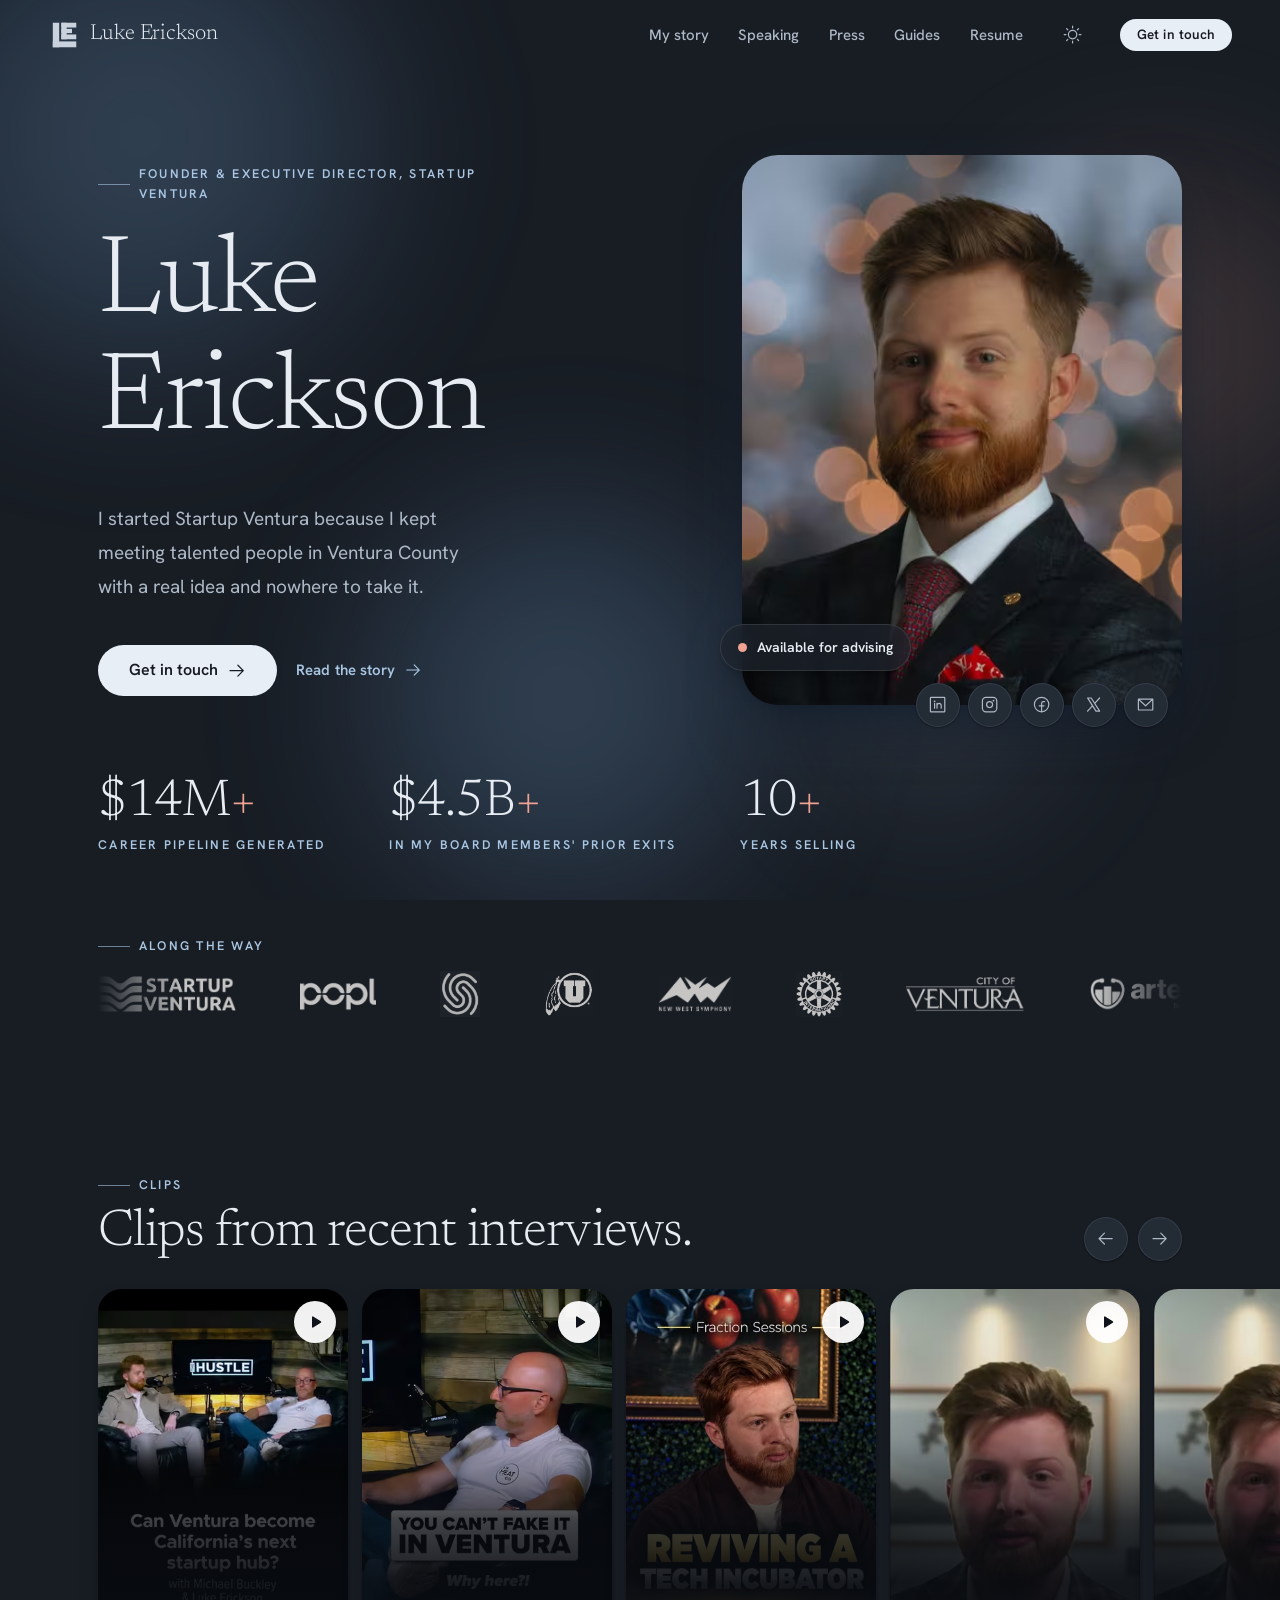
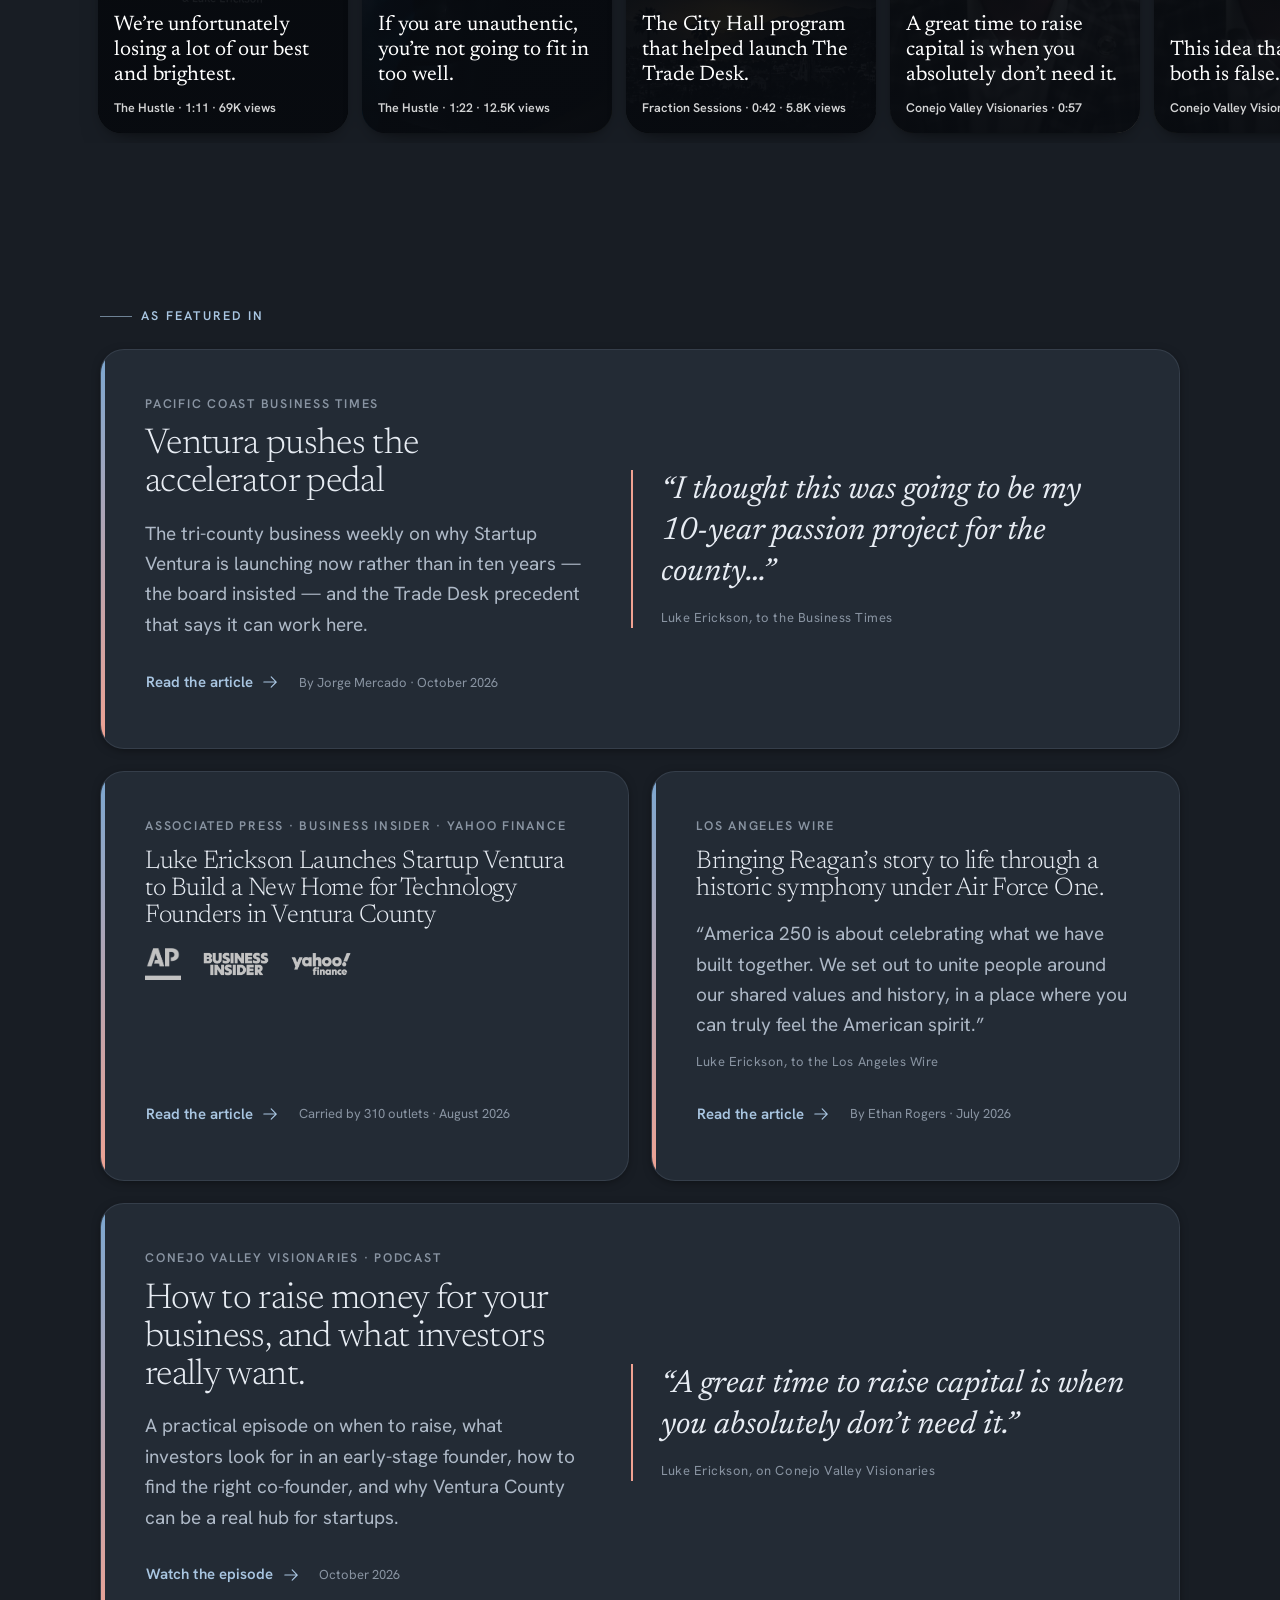
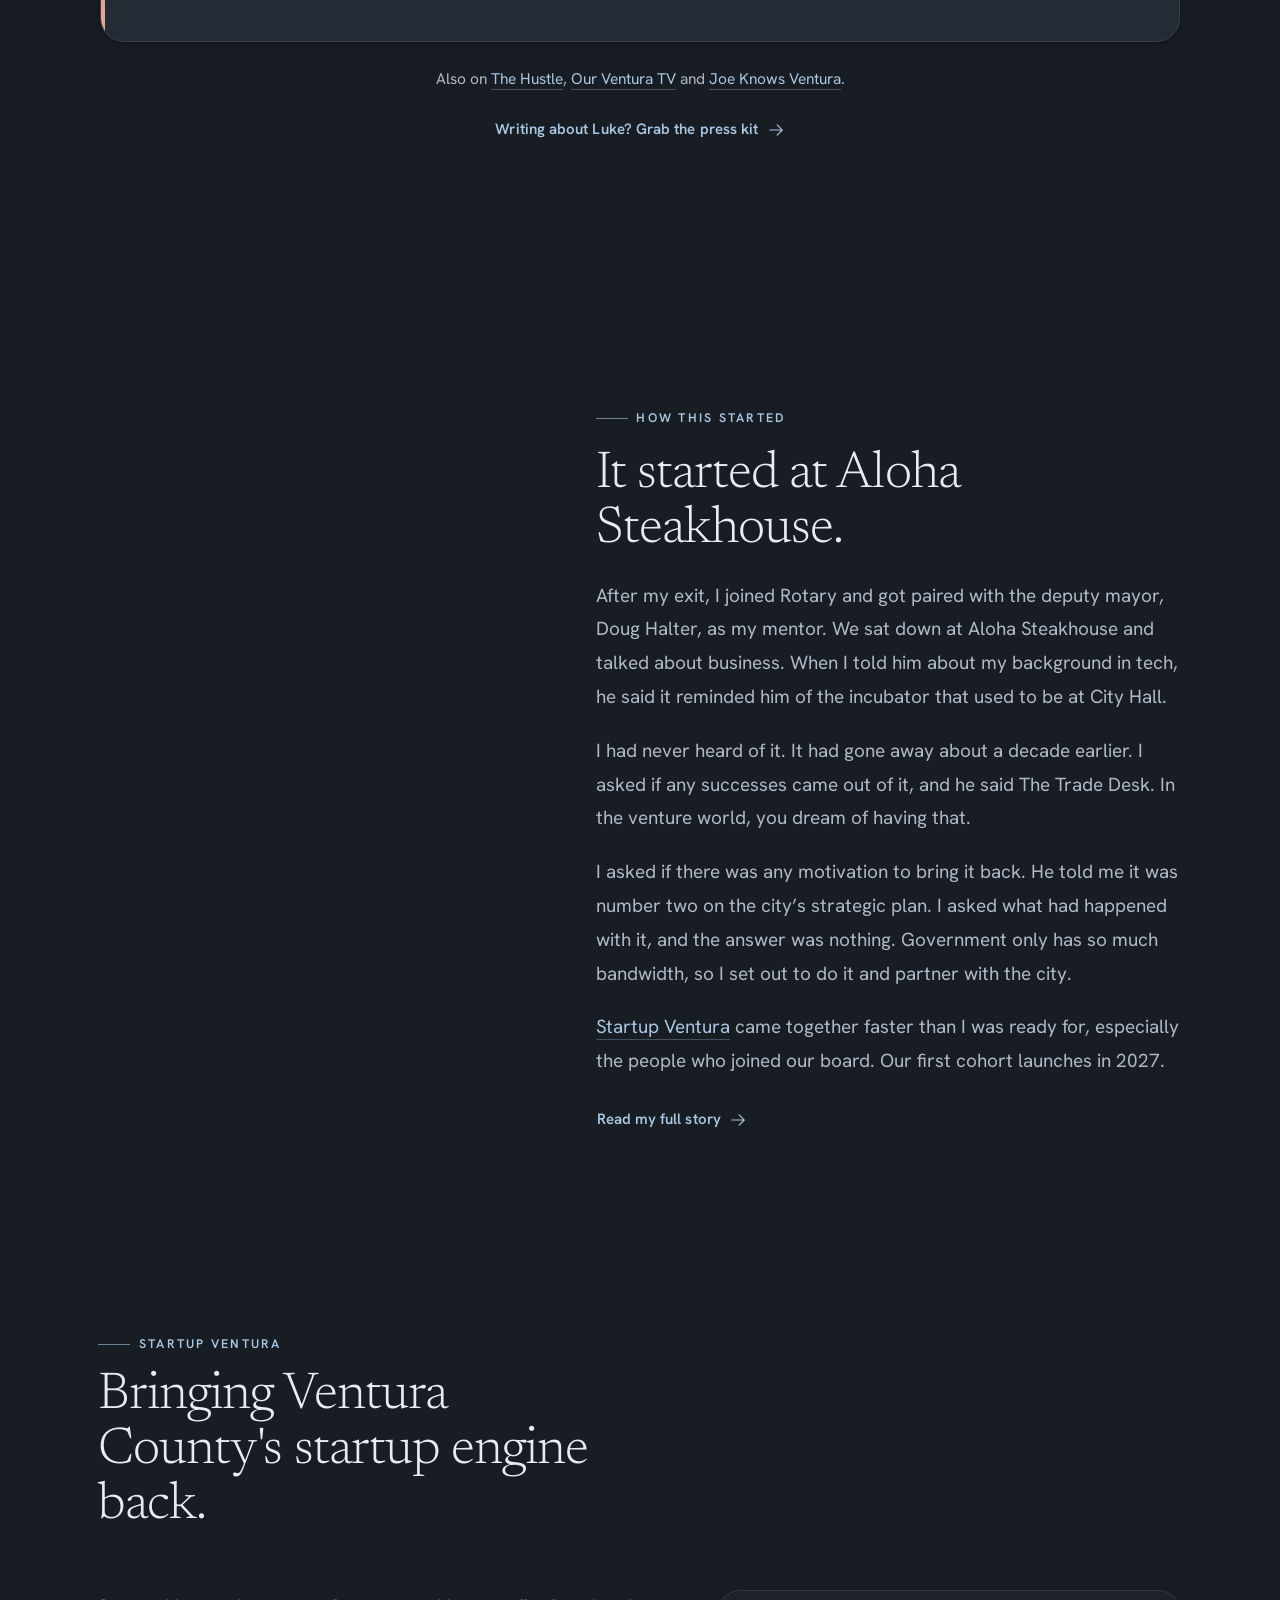
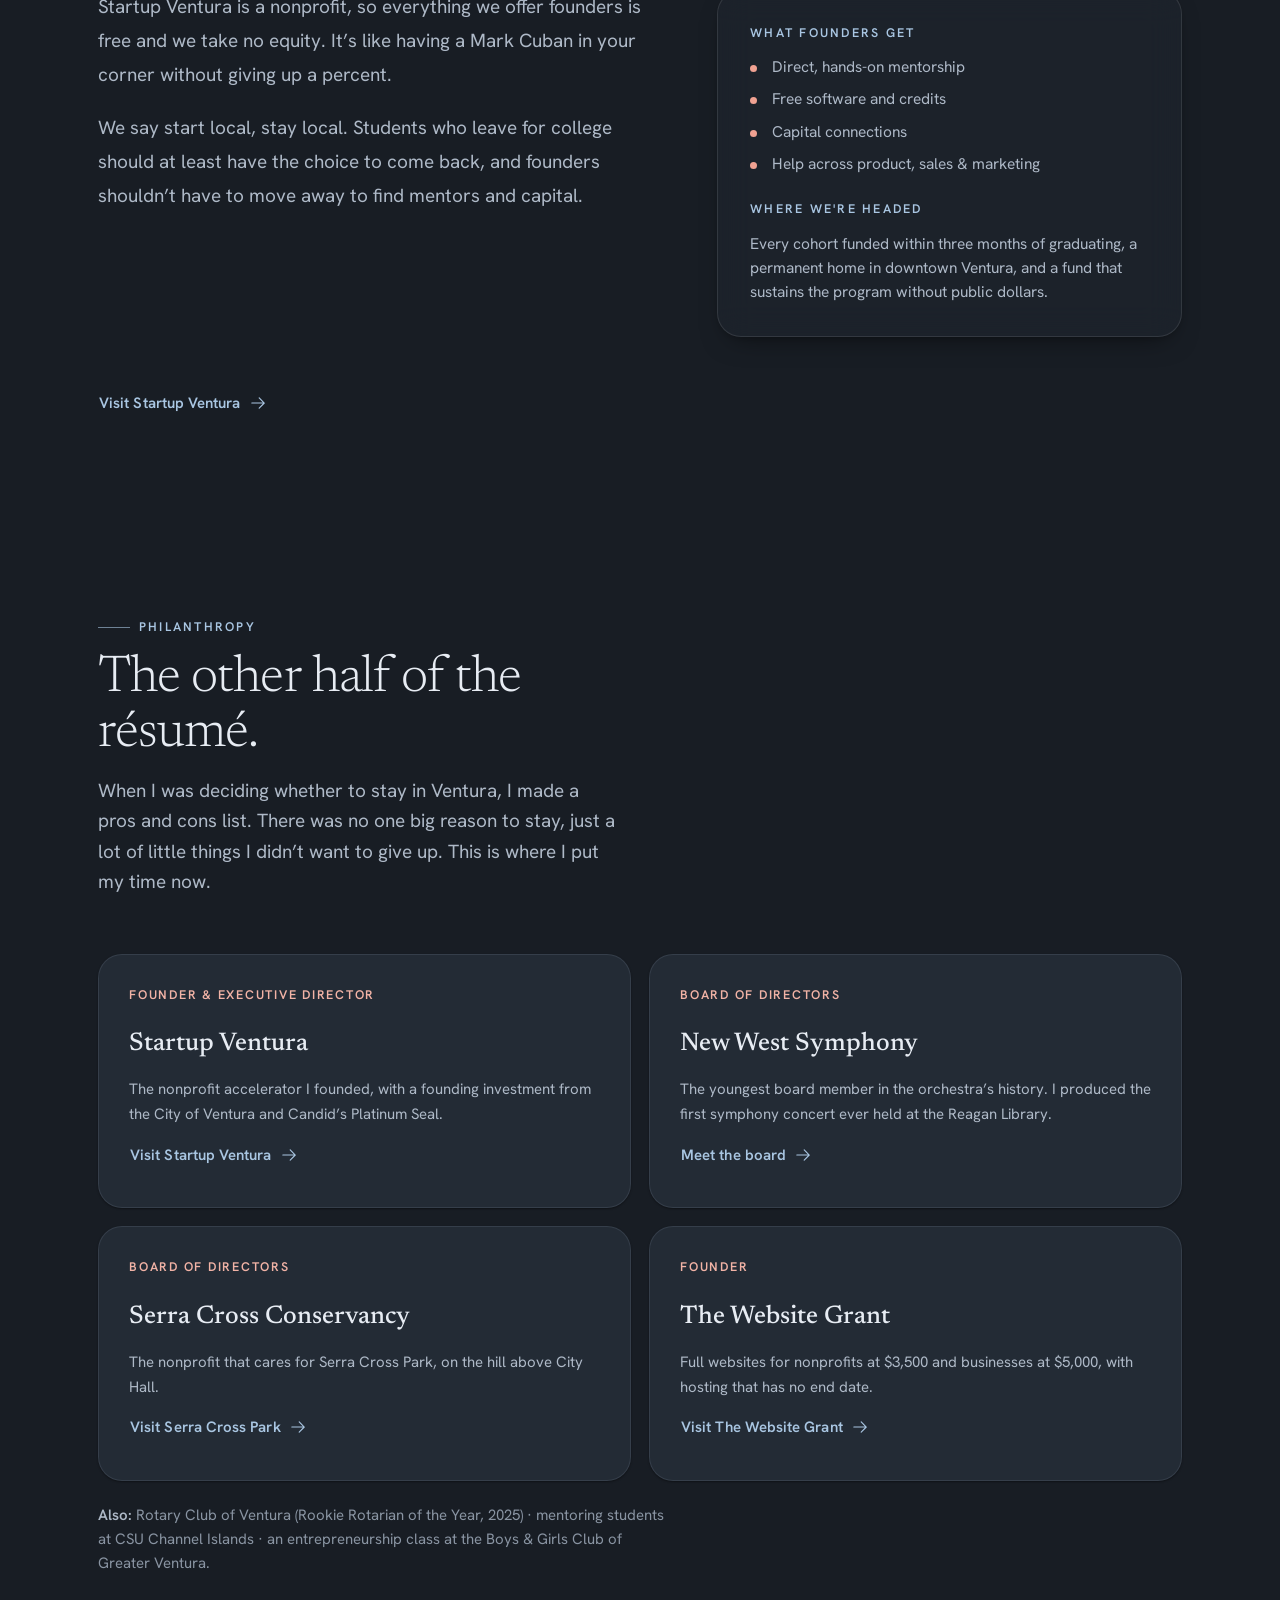
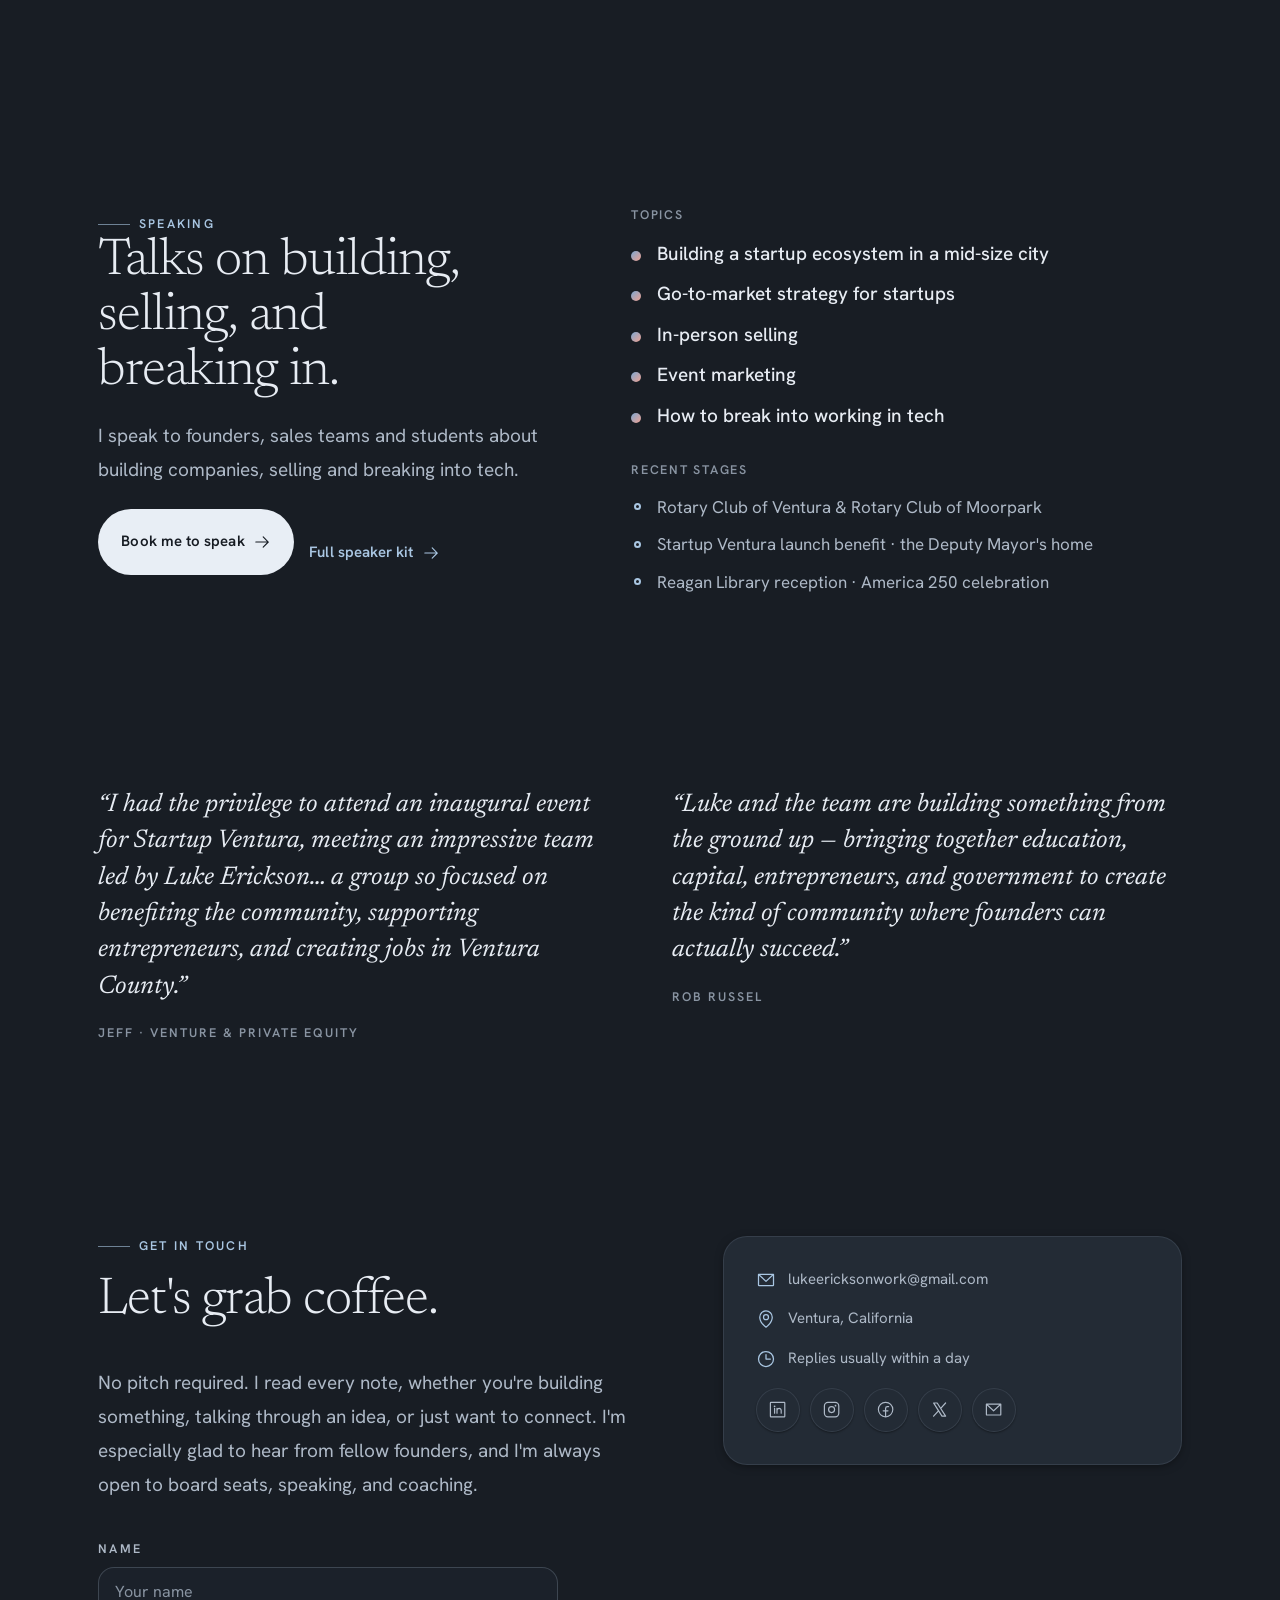
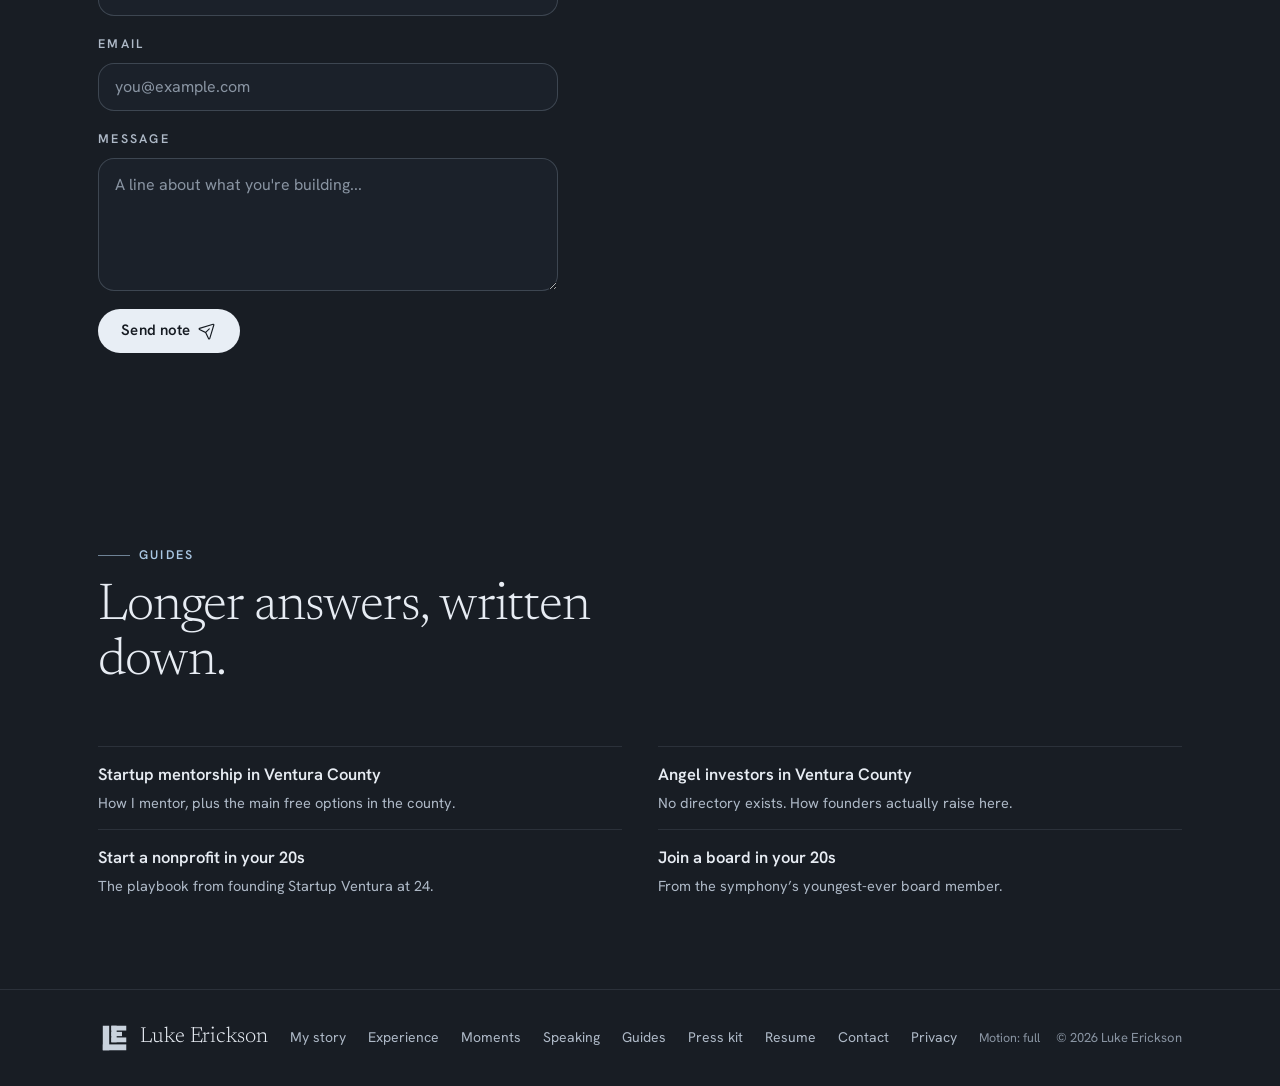
==== commit e03a55b4: "Clips: real covers from each Instagram reel, darker caption shade Co-Authored-By: Claude Opus 5.5 <n" ====
--- a/index.html
+++ b/index.html
@@ -635,7 +635,7 @@
 .clip img{object-fit:cover;transition:transform .6s var(--ease-out);}
 .clip:hover img,.clip:focus-visible img{transform:scale(1.04);}
 .clip:focus-visible{outline:none;box-shadow:var(--shadow-md),var(--ring-focus);}
-.clip__shade{position:absolute;inset:0;background:linear-gradient(to top,rgba(8,11,16,.94) 8%,rgba(8,11,16,.72) 38%,rgba(8,11,16,0) 66%);}
+.clip__shade{position:absolute;inset:0;background:linear-gradient(to top,rgba(8,11,16,.97) 0%,rgba(8,11,16,.93) 34%,rgba(8,11,16,.78) 48%,rgba(8,11,16,.25) 66%,rgba(8,11,16,0) 78%);}
 .clip__play{position:absolute;top:12px;right:12px;display:grid;place-items:center;width:42px;height:42px;border-radius:50%;background:rgba(255,255,255,.94);color:#10141a;}
 .clip__body{position:absolute;left:16px;right:16px;bottom:15px;display:flex;flex-direction:column;gap:9px;}
 .clip__line{font-family:var(--font-display);font-size:21px;line-height:1.2;letter-spacing:-.005em;text-wrap:pretty;}
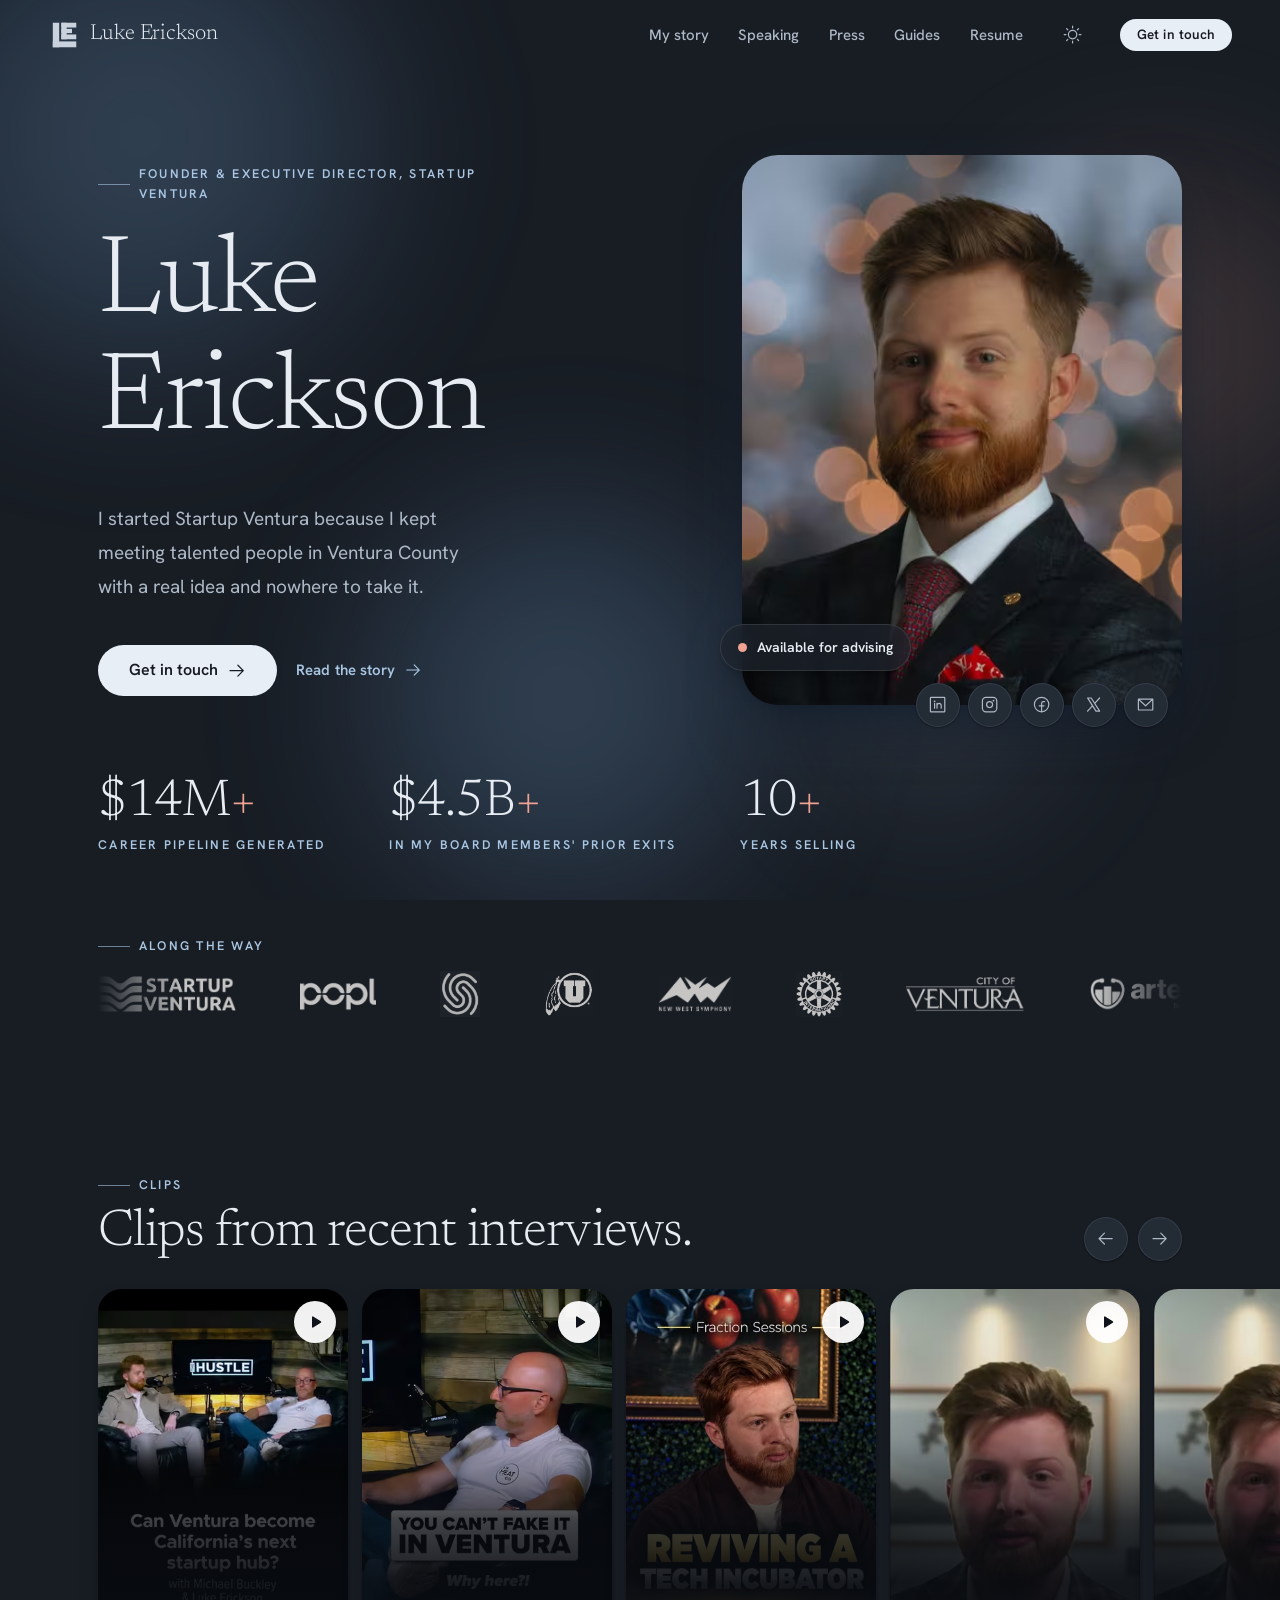
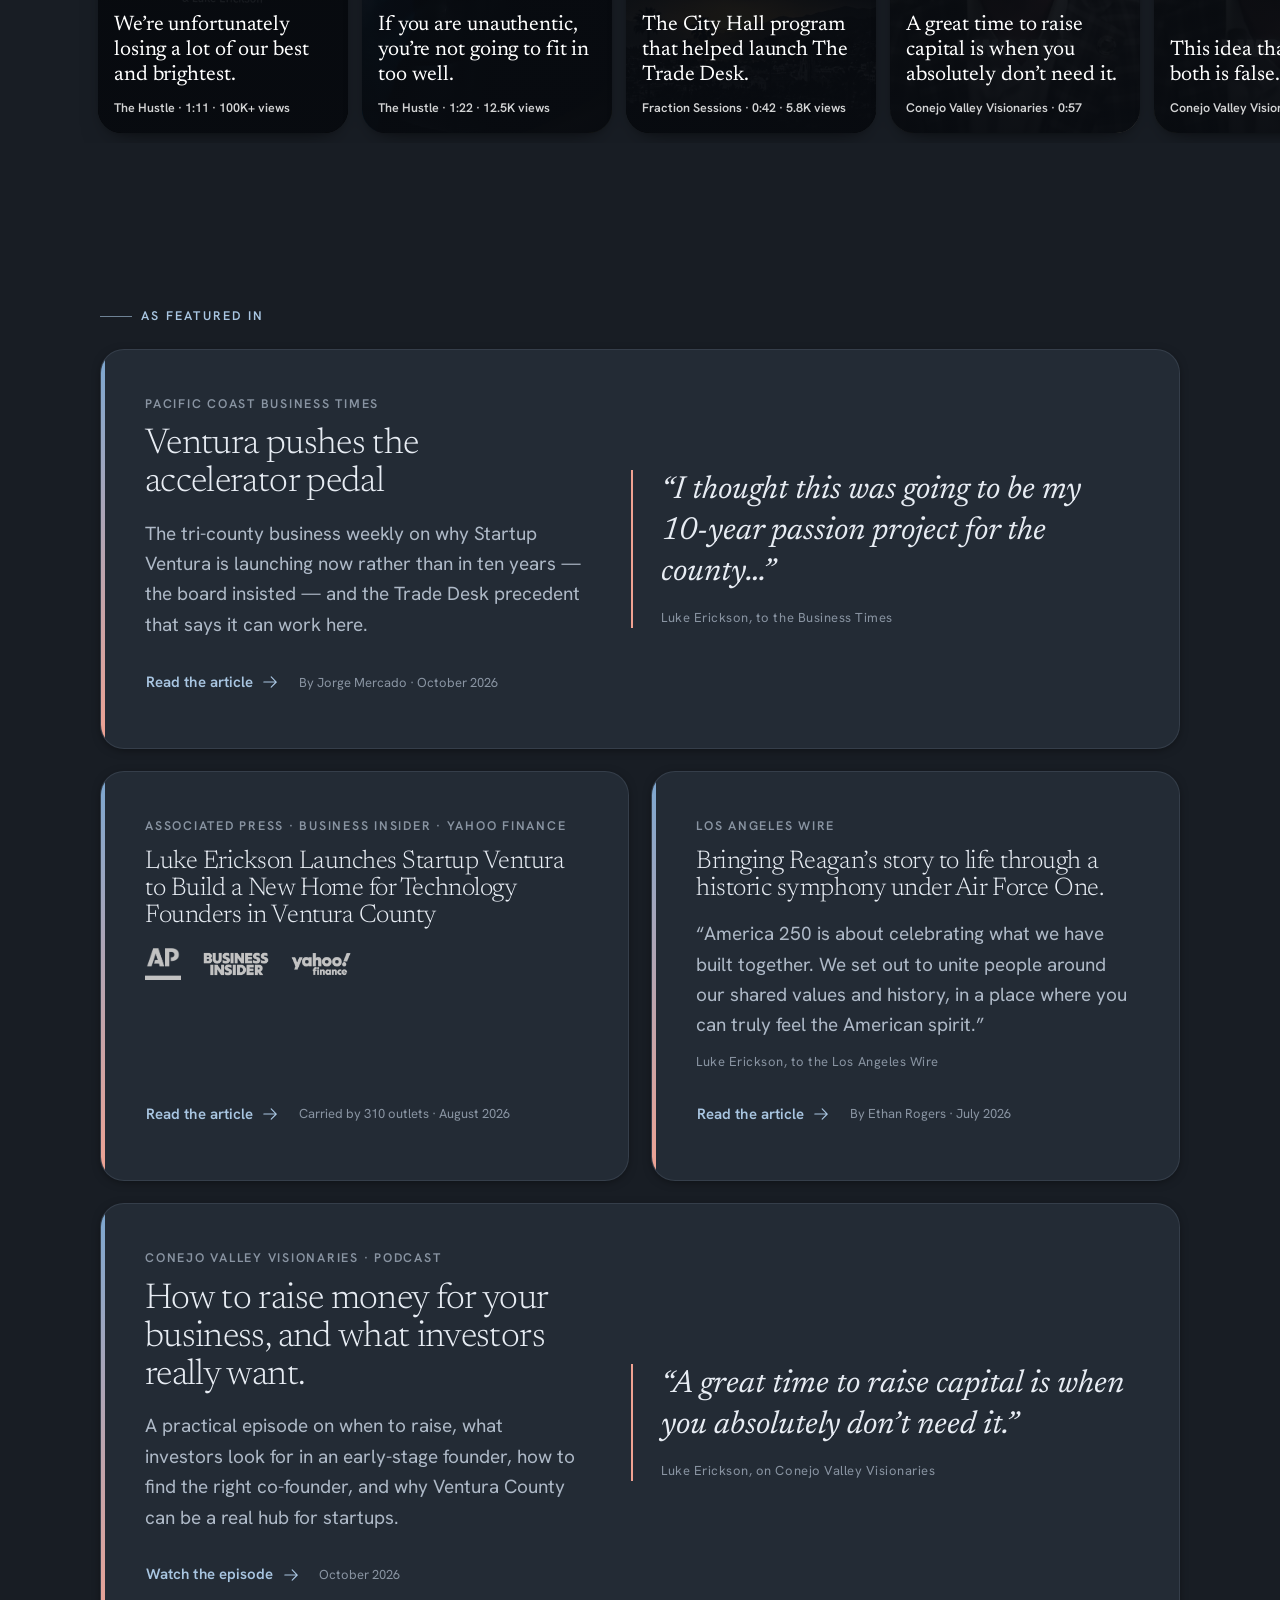
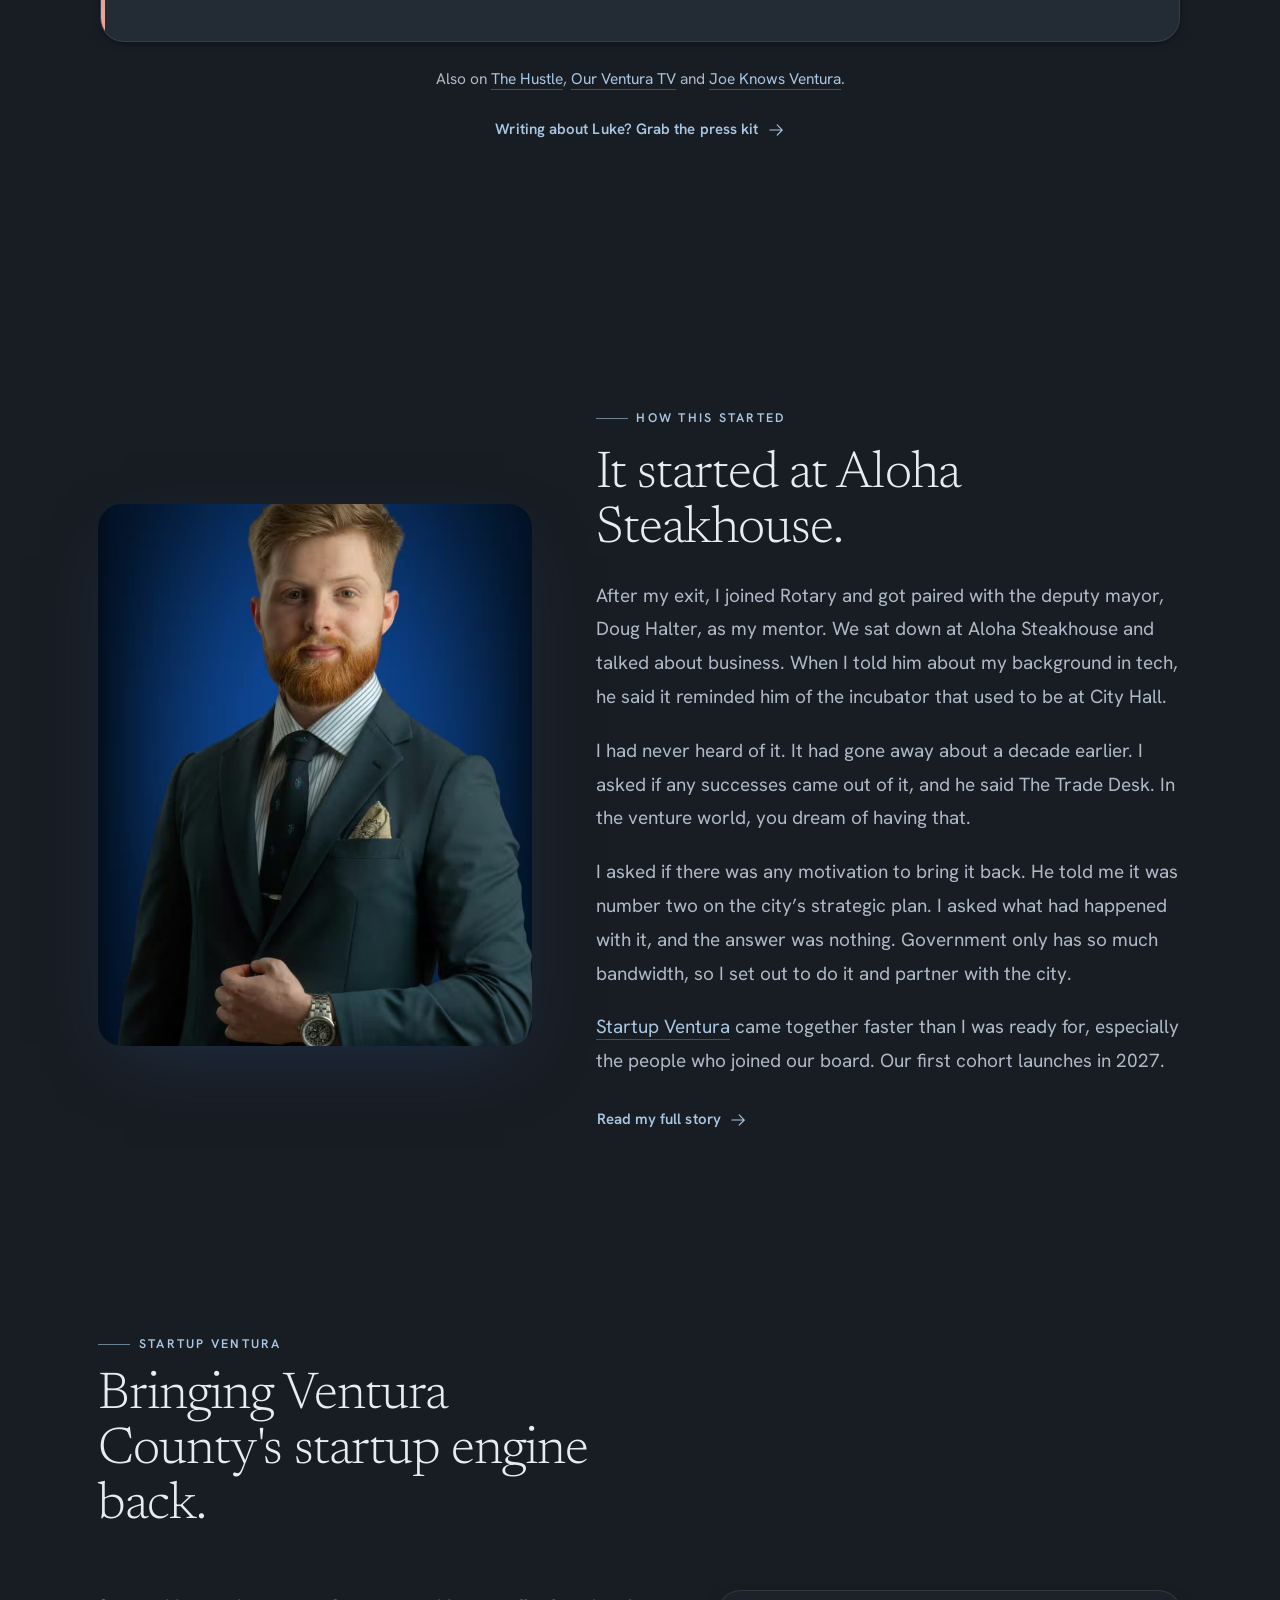
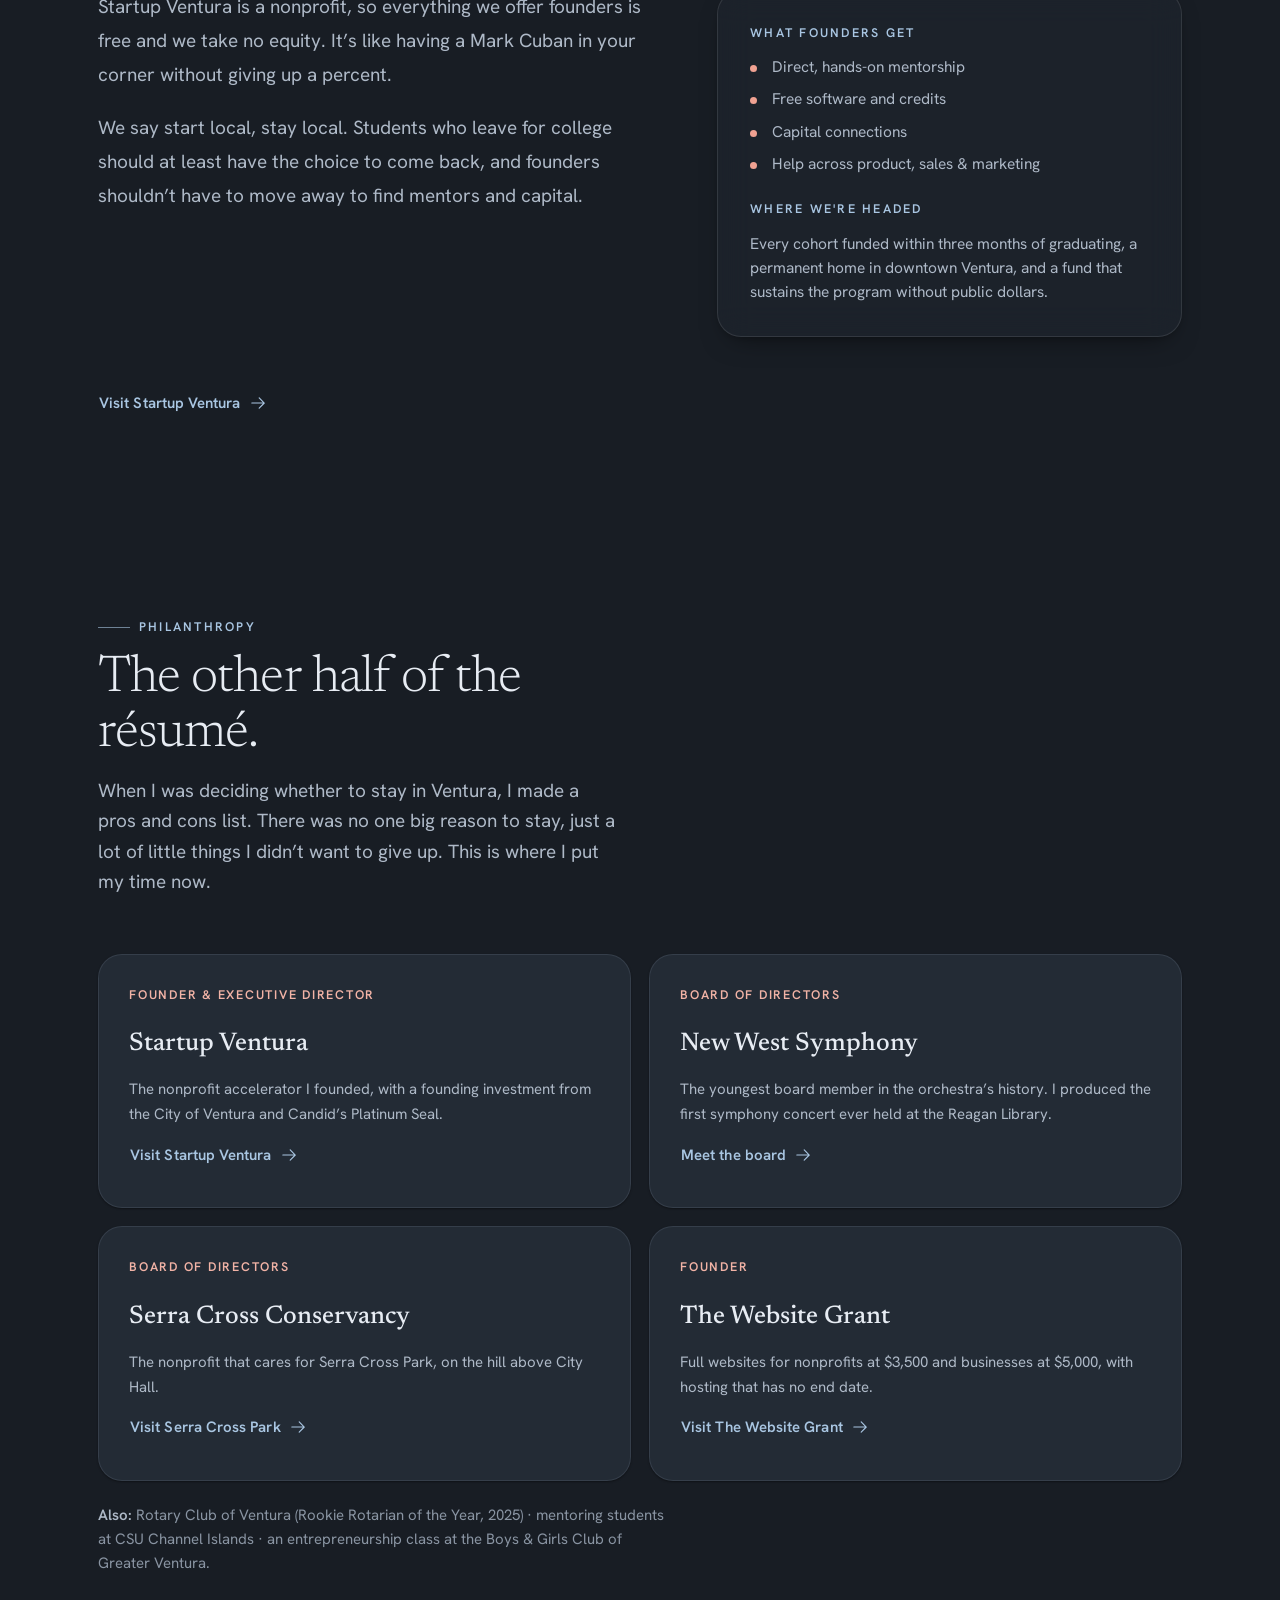
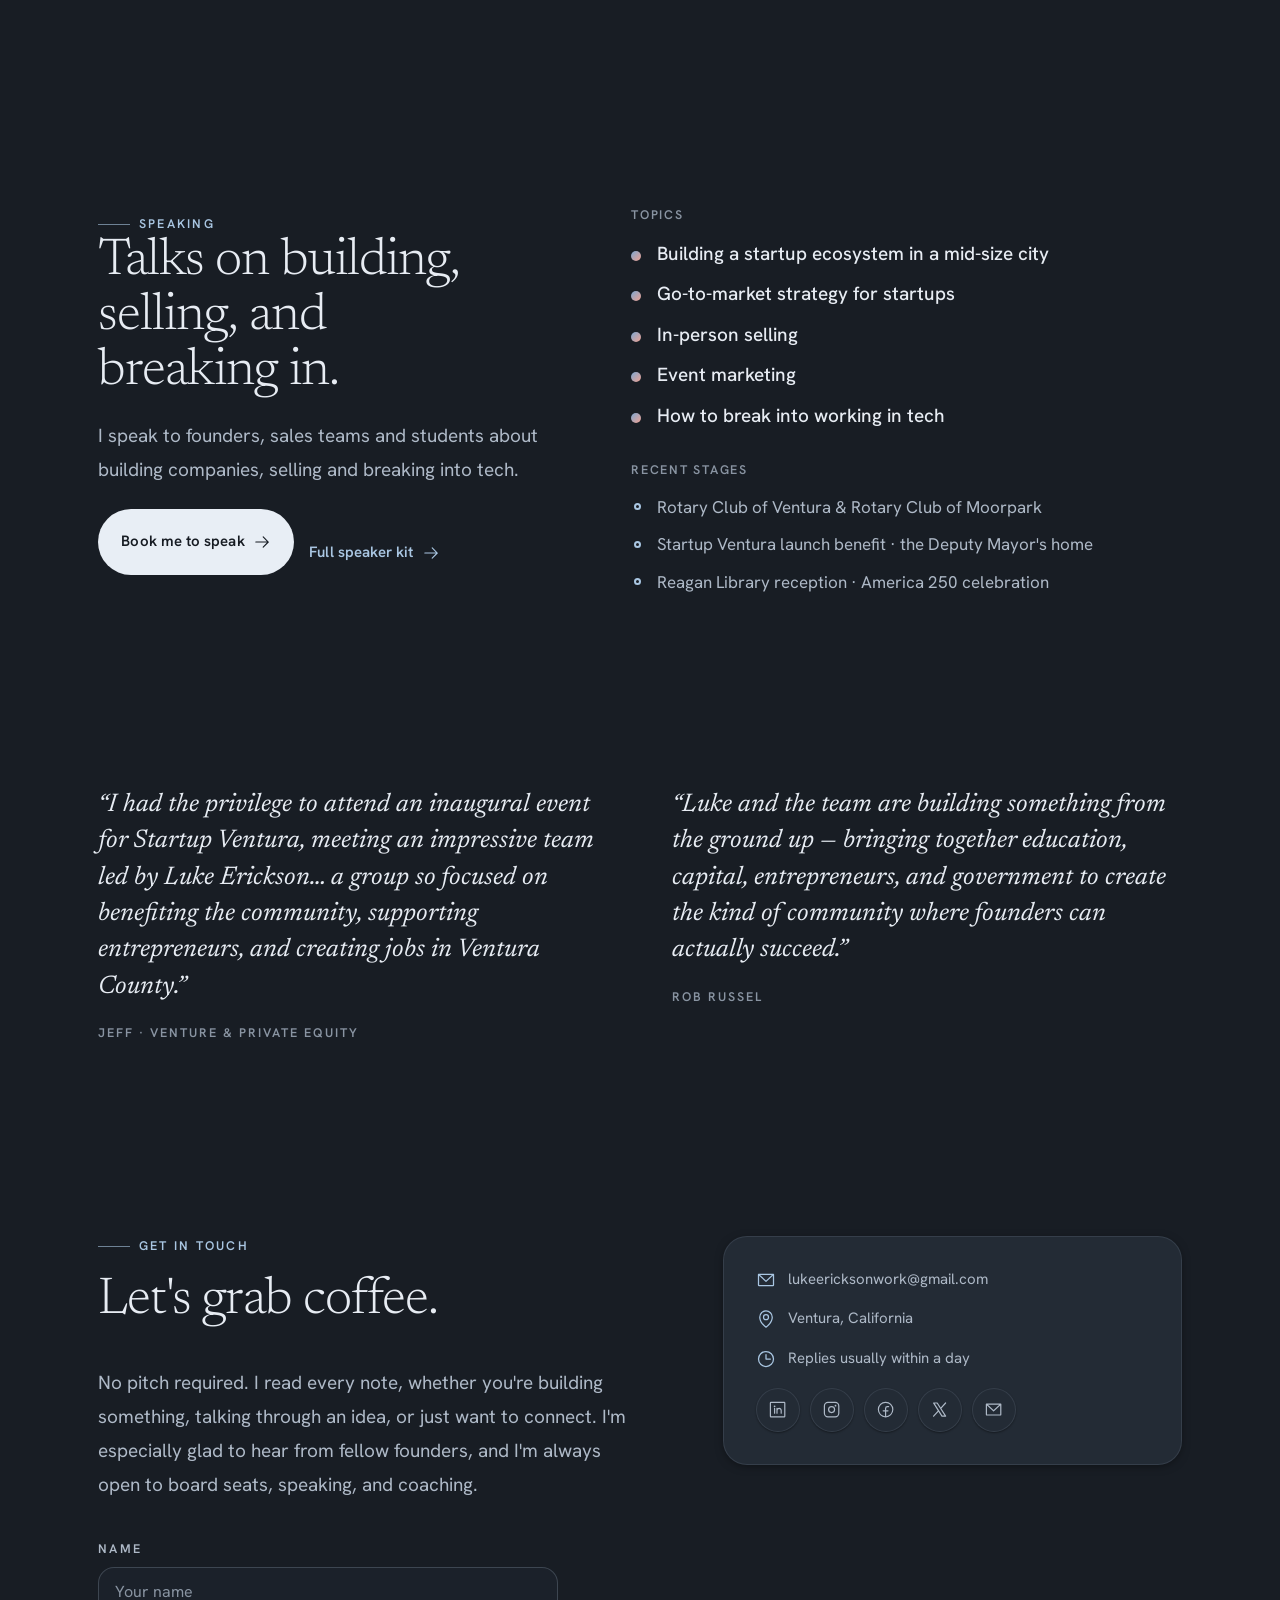
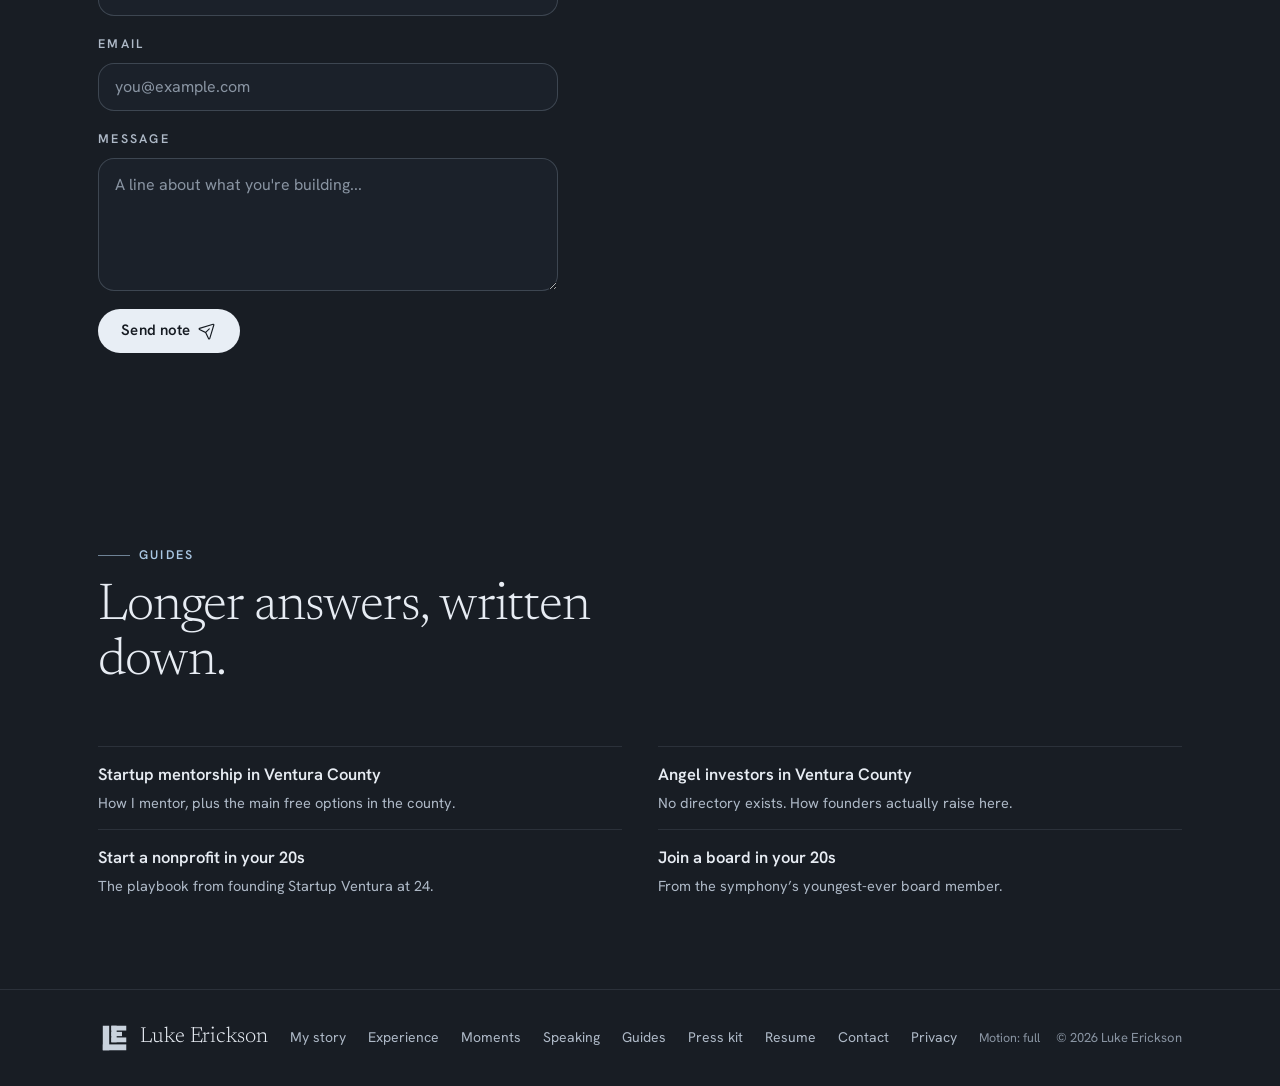
==== commit 53b0776d: "Clips: main Hustle clip shows combined Instagram and TikTok views (100K+) Co-Authored-By: Claude Opu" ====
--- a/index.html
+++ b/index.html
@@ -1010,11 +1010,11 @@
         </div>
       </div>
       <div class="clips__row reveal" id="clipsRow">
-      <a class="clip" href="https://www.instagram.com/reel/DduDSVYOq-F/" target="_blank" rel="noopener" data-reel="DduDSVYOq-F" data-line="We&rsquo;re unfortunately losing a lot of our best and brightest." data-meta="The Hustle &middot; 1:11 &middot; 69K views" data-full="https://www.youtube.com/watch?v=EVHIP8QqFnc">
+      <a class="clip" href="https://www.instagram.com/reel/DduDSVYOq-F/" target="_blank" rel="noopener" data-reel="DduDSVYOq-F" data-line="We&rsquo;re unfortunately losing a lot of our best and brightest." data-meta="The Hustle &middot; 1:11 &middot; 100K+ views" data-full="https://www.youtube.com/watch?v=EVHIP8QqFnc">
         <picture><source type="image/avif" srcset="assets/img/clips/clip-talent-360.avif 360w, assets/img/clips/clip-talent-540.avif 540w" sizes="(max-width:430px) 58vw, 250px"><source type="image/webp" srcset="assets/img/clips/clip-talent-360.webp 360w, assets/img/clips/clip-talent-540.webp 540w" sizes="(max-width:430px) 58vw, 250px"><img src="assets/img/clips/clip-talent.jpg" width="540" height="960" alt="" loading="lazy" decoding="async" /></picture>
         <span class="clip__shade" aria-hidden="true"></span>
         <span class="clip__play" aria-hidden="true"><svg viewBox="0 0 24 24" width="18" height="18"><path fill="currentColor" d="M8 5.5v13a1 1 0 0 0 1.53.85l10.2-6.5a1 1 0 0 0 0-1.7L9.53 4.65A1 1 0 0 0 8 5.5z"/></svg></span>
-        <span class="clip__body"><span class="visually-hidden">Watch clip: </span><span class="clip__line">We&rsquo;re unfortunately losing a lot of our best and brightest.</span><span class="clip__meta">The Hustle &middot; 1:11 &middot; 69K views</span></span>
+        <span class="clip__body"><span class="visually-hidden">Watch clip: </span><span class="clip__line">We&rsquo;re unfortunately losing a lot of our best and brightest.</span><span class="clip__meta">The Hustle &middot; 1:11 &middot; 100K+ views</span></span>
       </a>
       <a class="clip" href="https://www.instagram.com/reel/Dd1xJEkvJhe/" target="_blank" rel="noopener" data-reel="Dd1xJEkvJhe" data-line="If you are unauthentic, you&rsquo;re not going to fit in too well." data-meta="The Hustle &middot; 1:22 &middot; 12.5K views" data-full="https://www.youtube.com/watch?v=EVHIP8QqFnc">
         <picture><source type="image/avif" srcset="assets/img/clips/clip-authentic-360.avif 360w, assets/img/clips/clip-authentic-540.avif 540w" sizes="(max-width:430px) 58vw, 250px"><source type="image/webp" srcset="assets/img/clips/clip-authentic-360.webp 360w, assets/img/clips/clip-authentic-540.webp 540w" sizes="(max-width:430px) 58vw, 250px"><img src="assets/img/clips/clip-authentic.jpg" width="540" height="960" alt="" loading="lazy" decoding="async" /></picture>
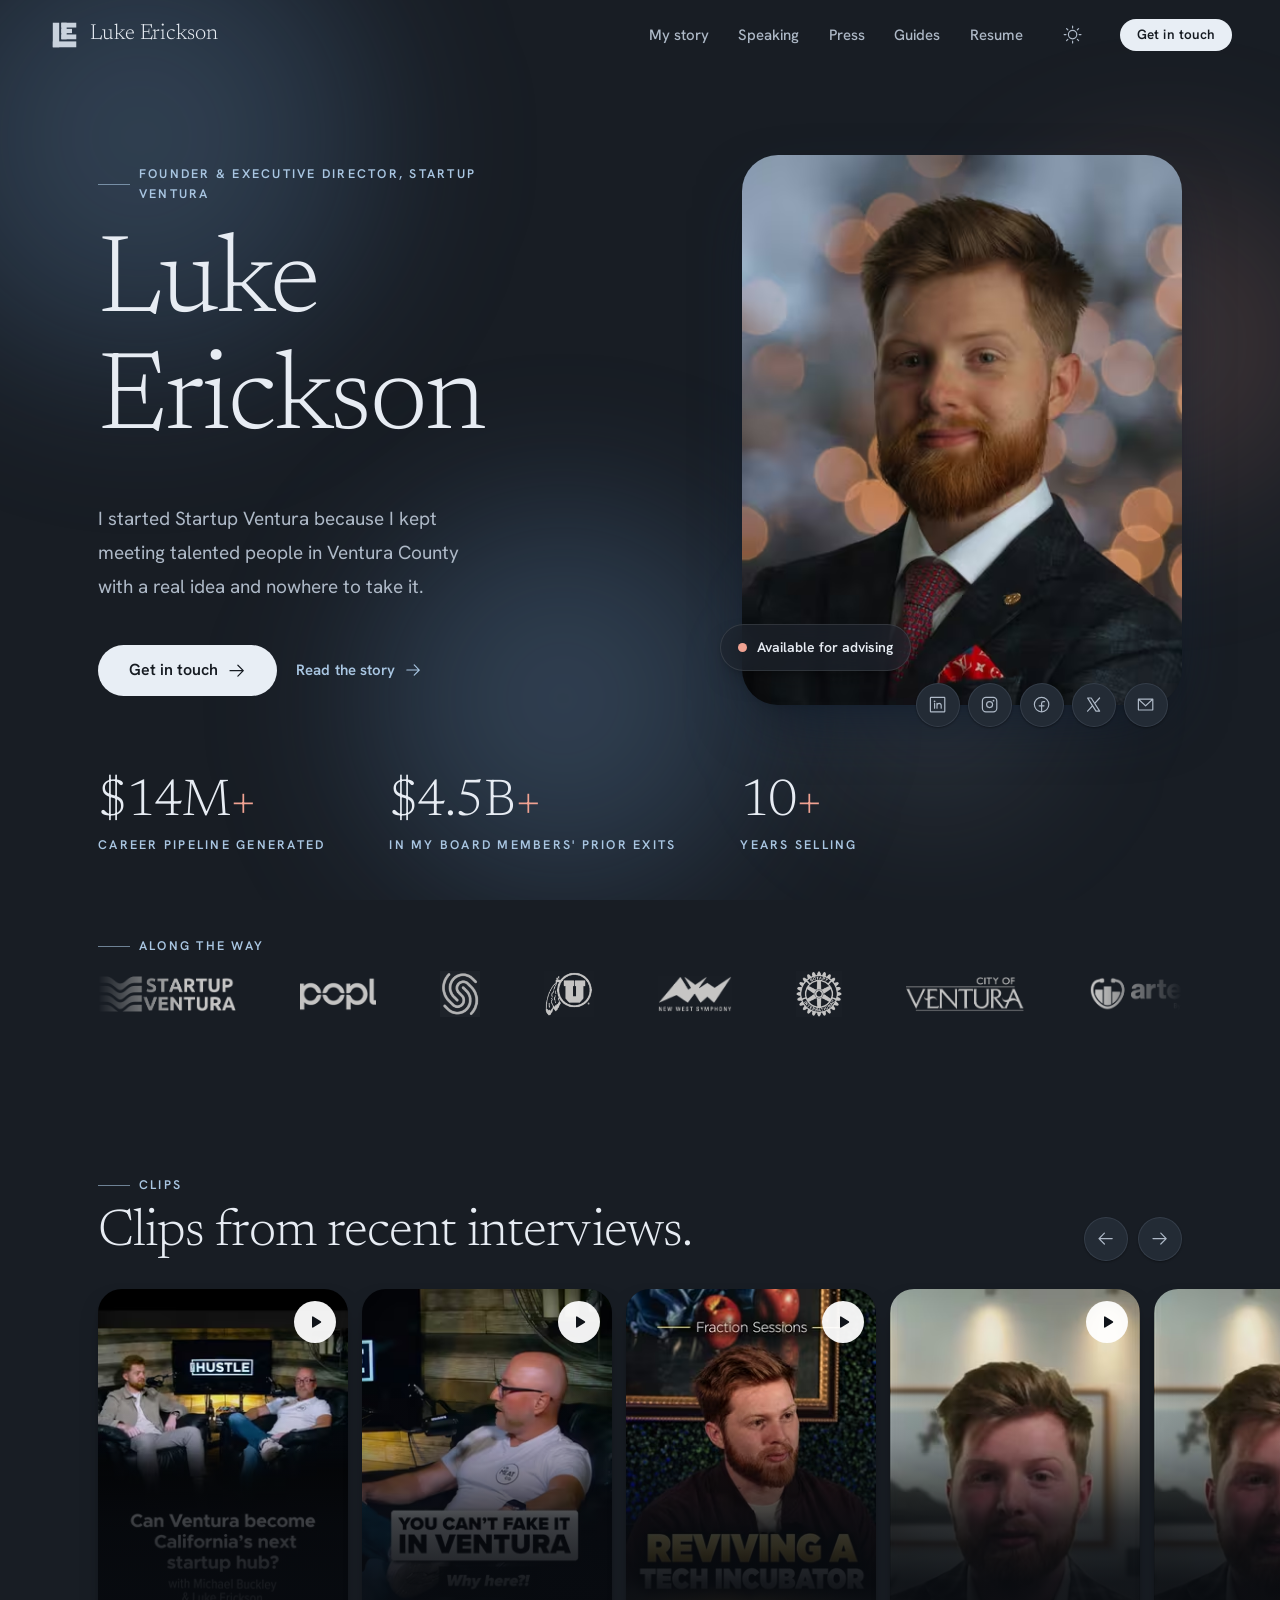
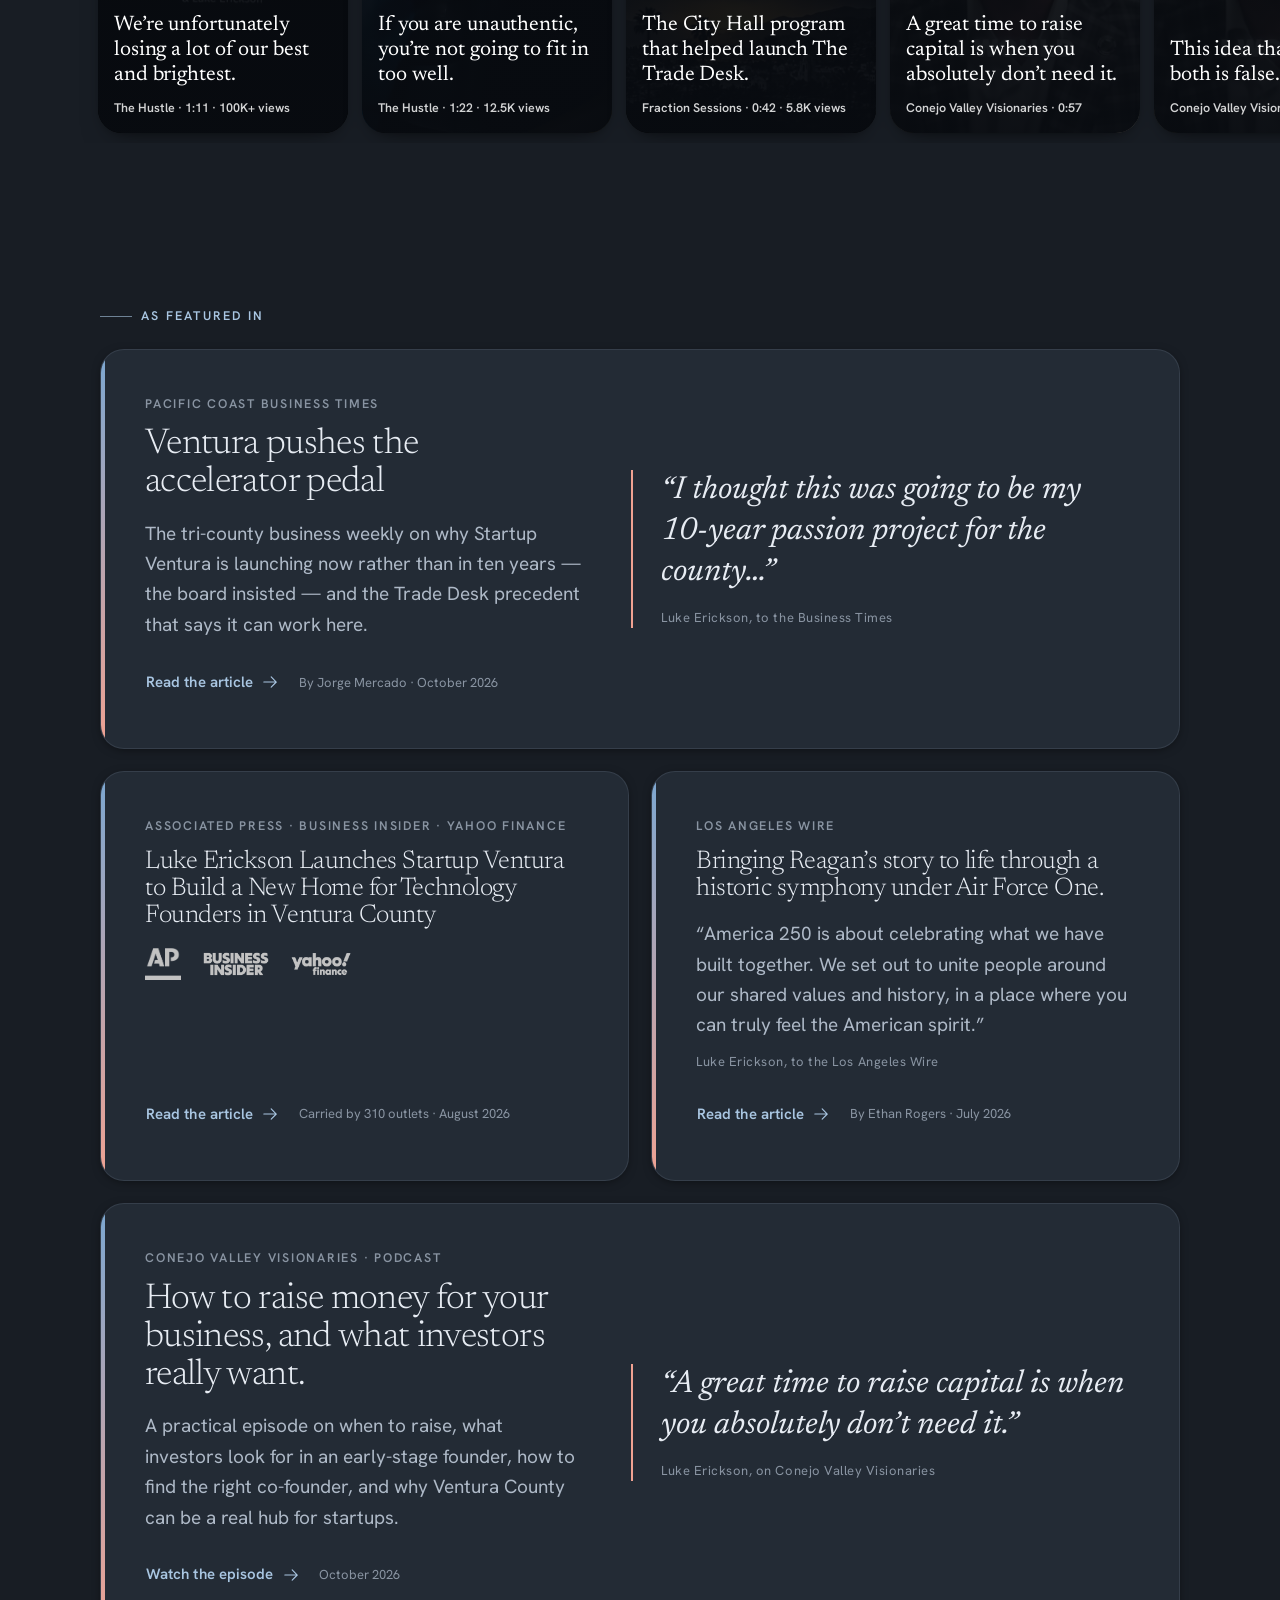
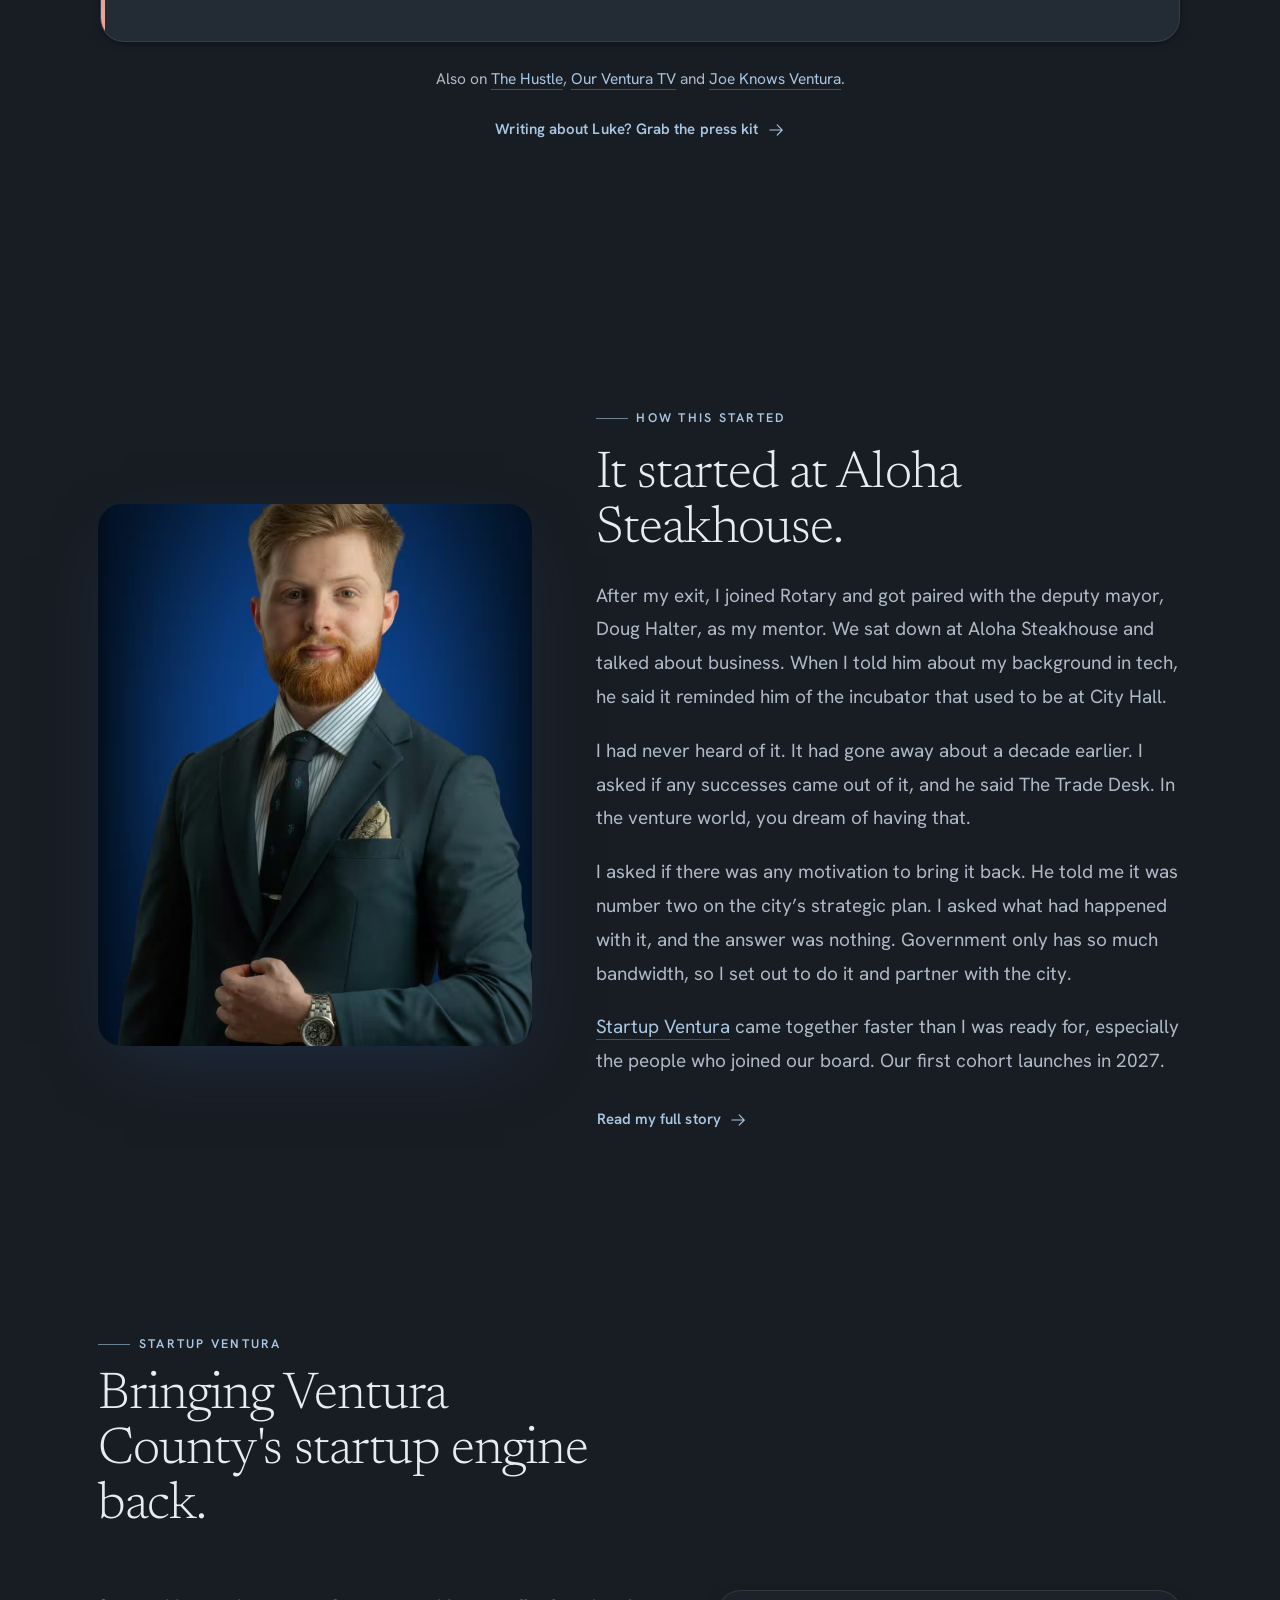
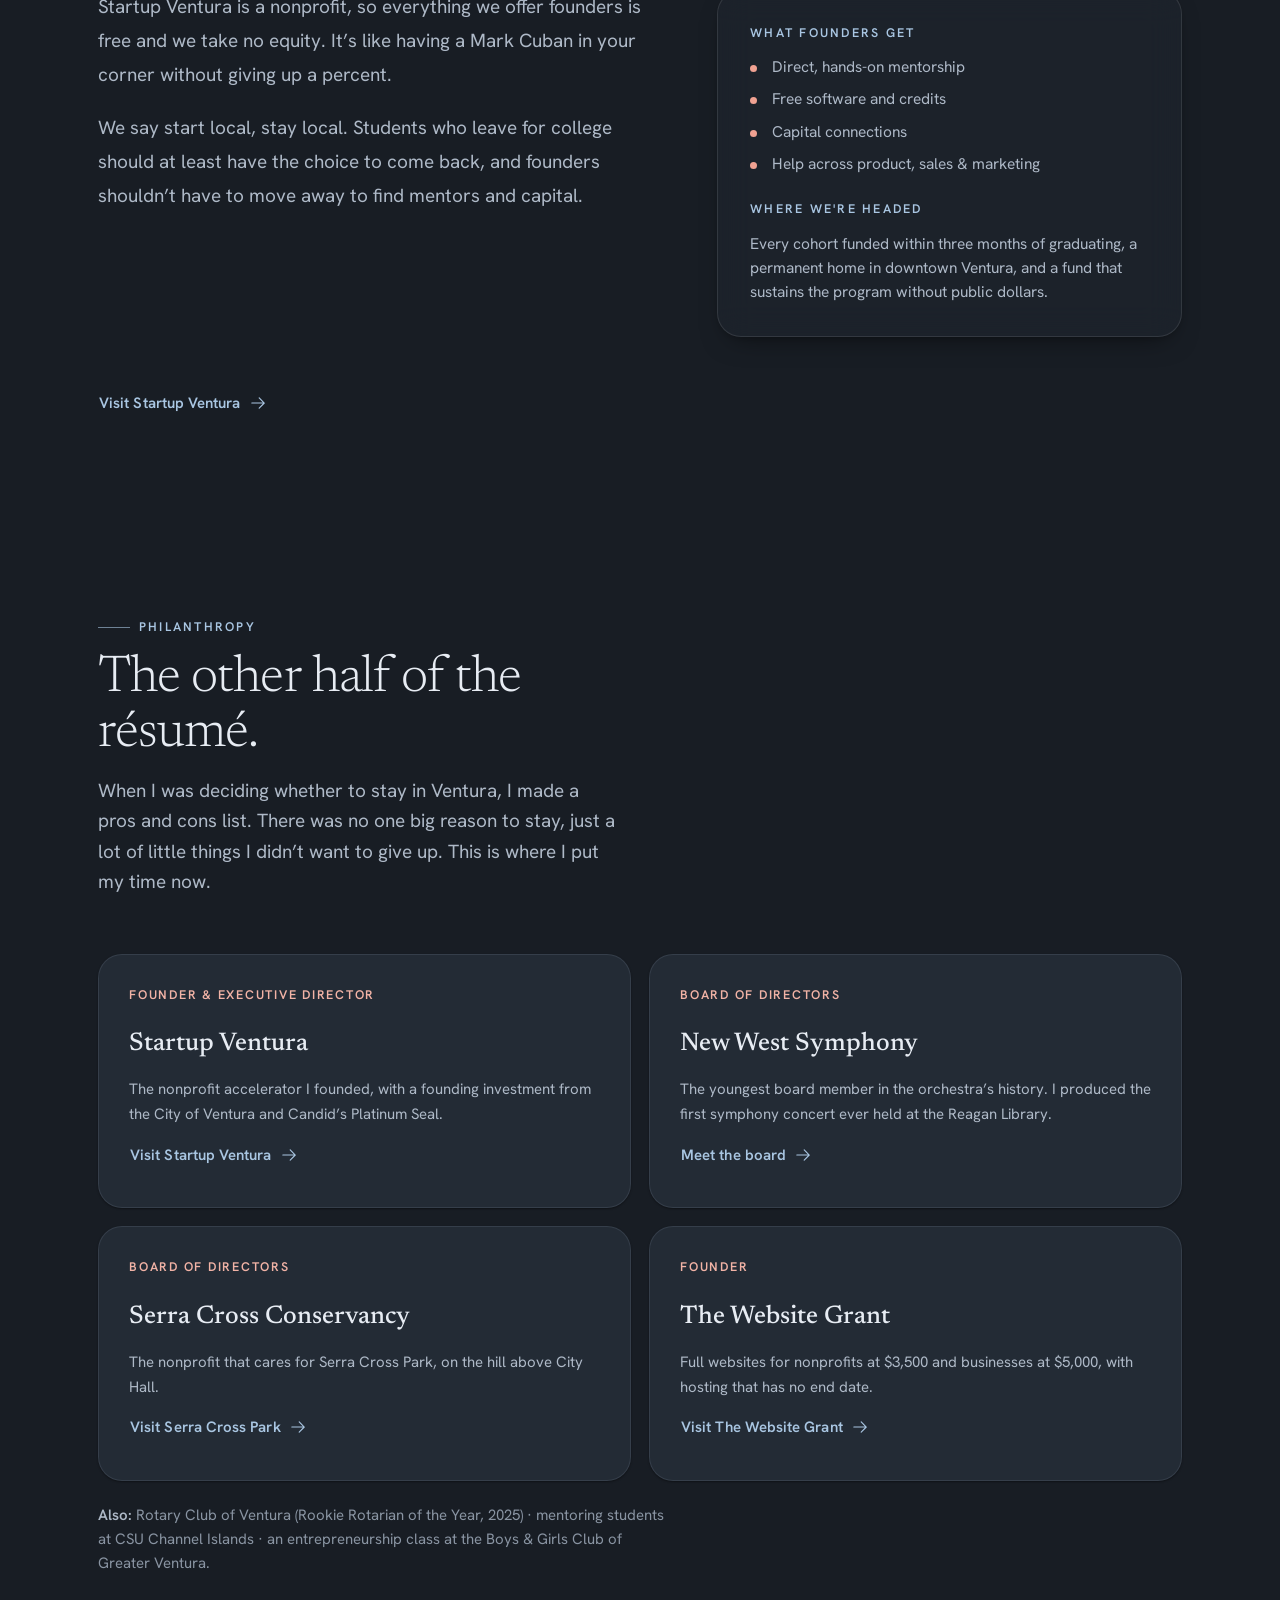
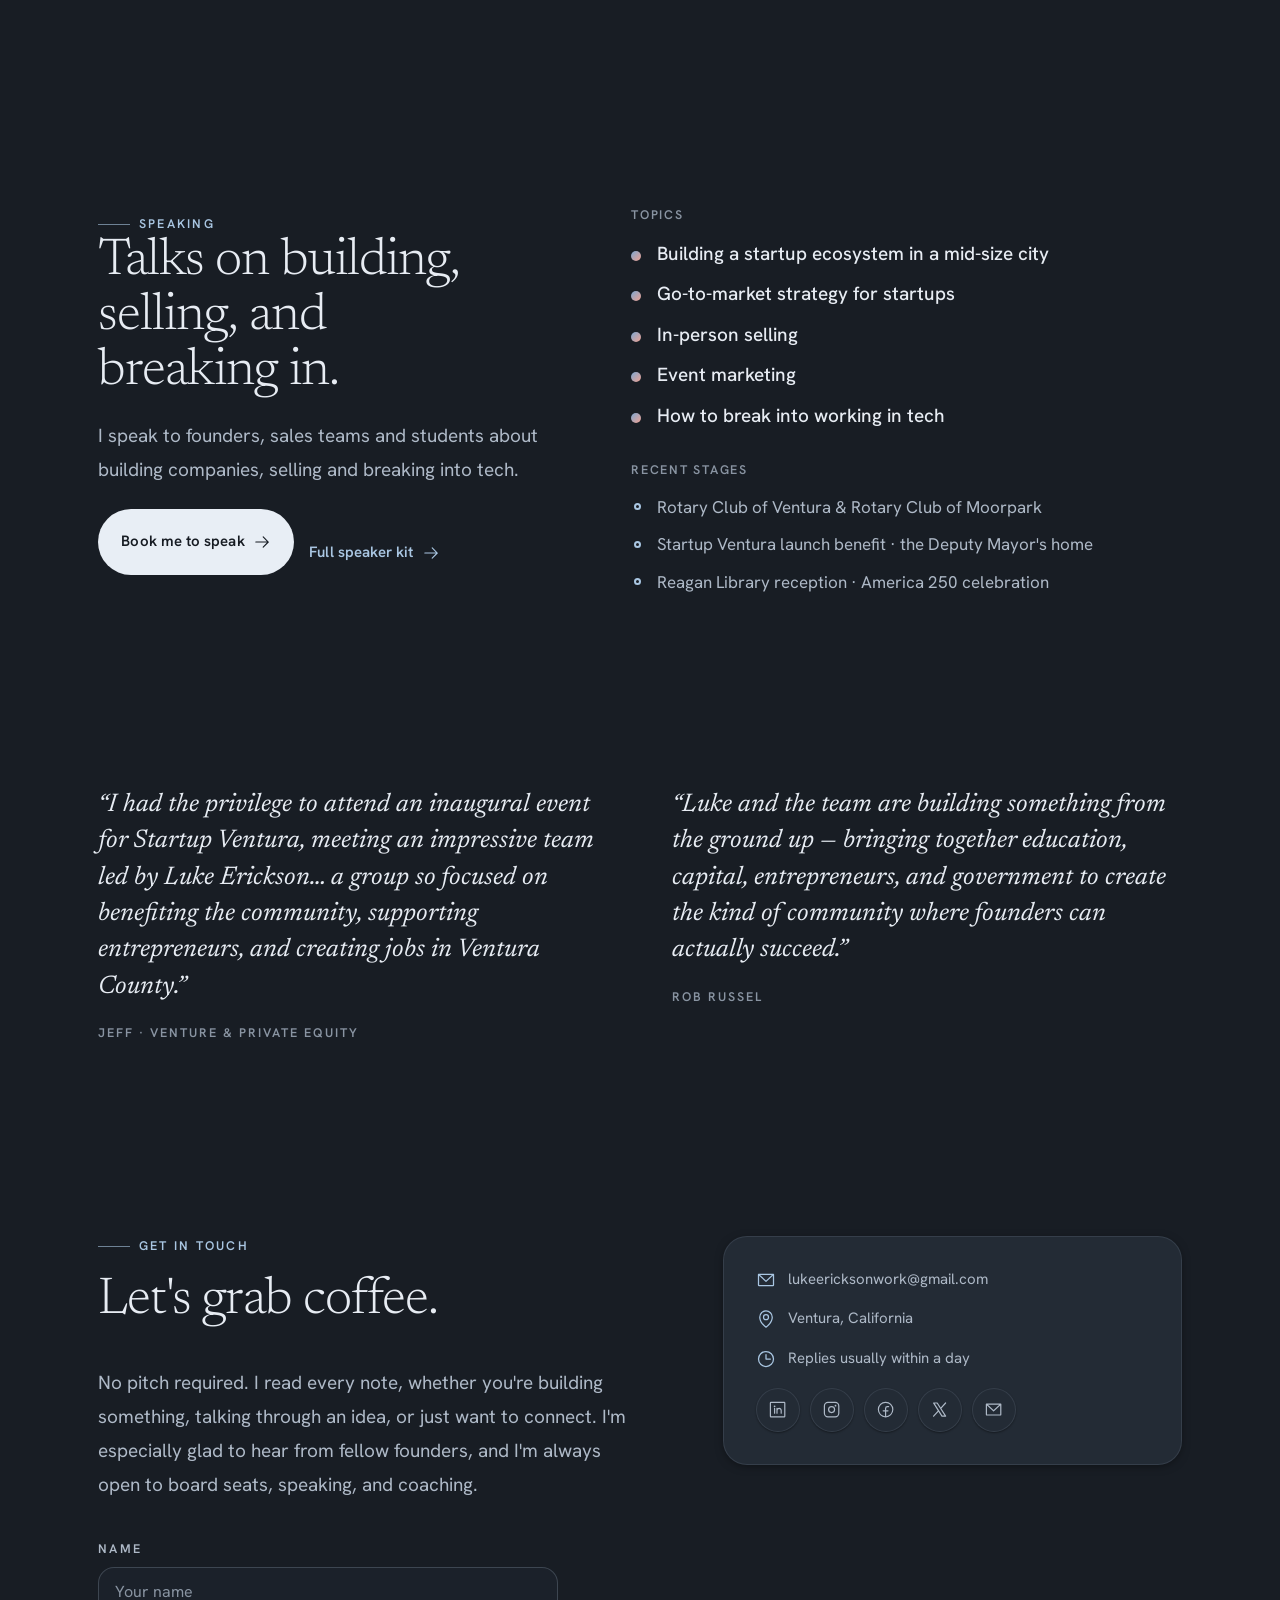
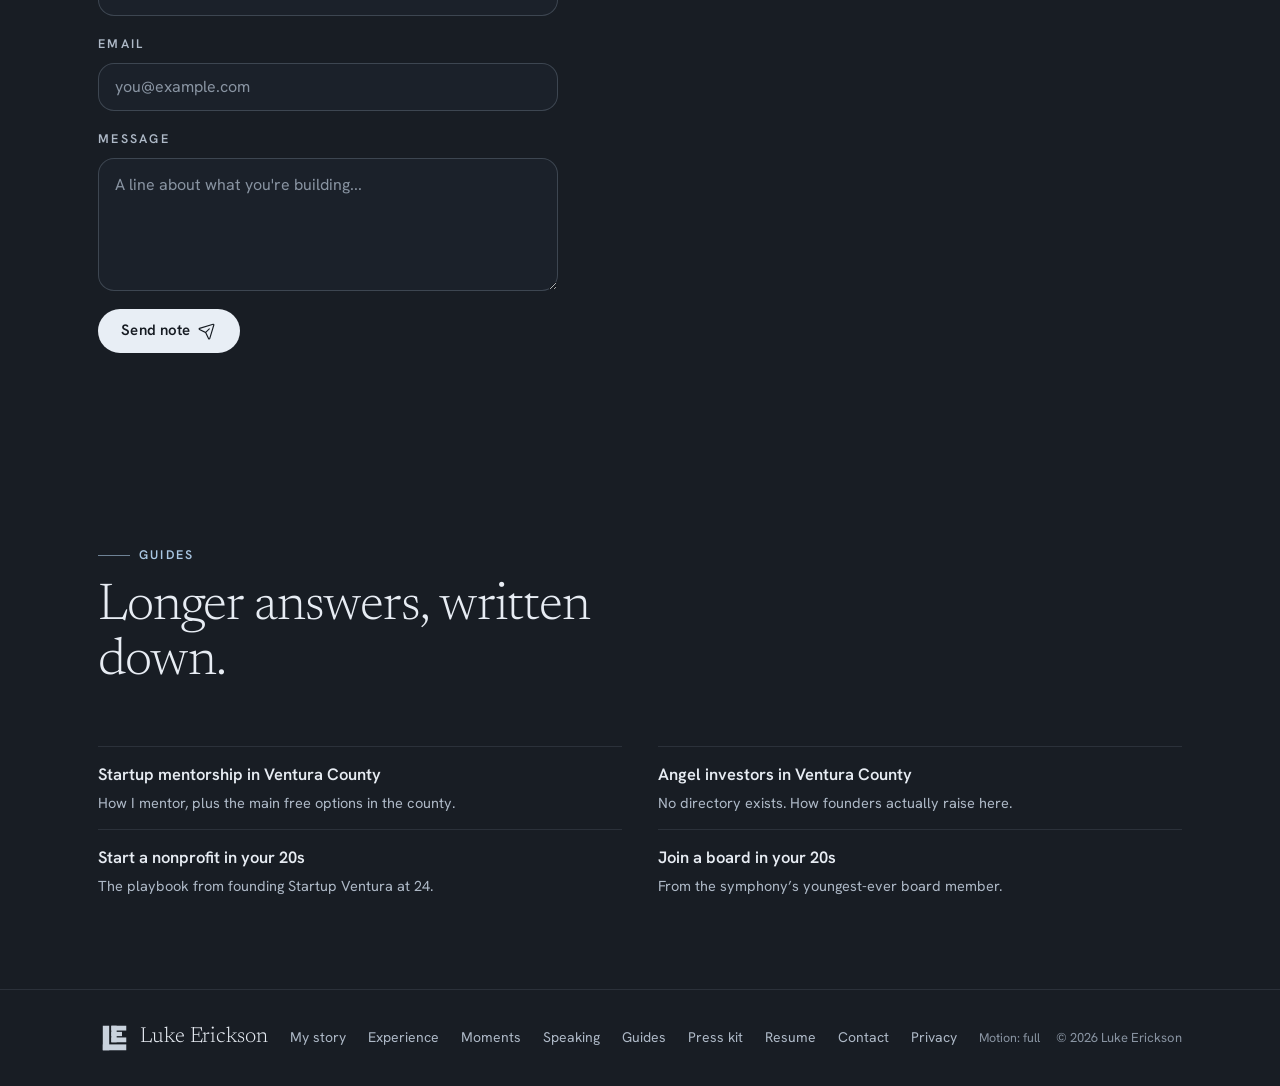
==== commit aad748b1: "SEO: new titles without em dashes, IndexNow key, guide cross-links, clip alt text - Titles, og:title" ====
--- a/index.html
+++ b/index.html
@@ -11,7 +11,7 @@
 </script>
 <style>html[data-theme="dark"]{background:#181D24}html[data-theme="light"]{background:#F7F9FC}</style>
 
-<title>Luke Erickson — Founder &amp; Executive Director, Startup Ventura</title>
+<title>Luke Erickson | Founder, Startup Ventura</title>
 <meta name="description" content="Luke Erickson is the founder and executive director of Startup Ventura, a 501(c)(3) tech accelerator in Ventura County, California." />
 <link rel="canonical" href="https://lukeerickson.com/" />
 <meta name="robots" content="index, follow, max-image-preview:large, max-snippet:-1" />
@@ -21,7 +21,7 @@
 <!-- Open Graph -->
 <meta property="og:type" content="website" />
 <meta property="og:site_name" content="Luke Erickson" />
-<meta property="og:title" content="Luke Erickson — Founder &amp; Executive Director, Startup Ventura" />
+<meta property="og:title" content="Luke Erickson | Founder, Startup Ventura" />
 <meta property="og:description" content="Entrepreneur and founder of Startup Ventura, a 501(c)(3) tech accelerator in Ventura County, California." />
 <meta property="og:url" content="https://lukeerickson.com/" />
 <meta property="og:image" content="https://lukeerickson.com/assets/og/luke-erickson-og.jpg" />
@@ -30,7 +30,7 @@
 <meta property="og:image:alt" content="Luke Erickson" />
 <!-- Twitter -->
 <meta name="twitter:card" content="summary_large_image" />
-<meta name="twitter:title" content="Luke Erickson — Founder &amp; Executive Director, Startup Ventura" />
+<meta name="twitter:title" content="Luke Erickson | Founder, Startup Ventura" />
 <meta name="twitter:description" content="Entrepreneur and founder of Startup Ventura, a 501(c)(3) tech accelerator in Ventura County, California." />
 <meta name="twitter:image" content="https://lukeerickson.com/assets/og/luke-erickson-og.jpg" />
 
@@ -1011,43 +1011,43 @@
       </div>
       <div class="clips__row reveal" id="clipsRow">
       <a class="clip" href="https://www.instagram.com/reel/DduDSVYOq-F/" target="_blank" rel="noopener" data-reel="DduDSVYOq-F" data-line="We&rsquo;re unfortunately losing a lot of our best and brightest." data-meta="The Hustle &middot; 1:11 &middot; 100K+ views" data-full="https://www.youtube.com/watch?v=EVHIP8QqFnc">
-        <picture><source type="image/avif" srcset="assets/img/clips/clip-talent-360.avif 360w, assets/img/clips/clip-talent-540.avif 540w" sizes="(max-width:430px) 58vw, 250px"><source type="image/webp" srcset="assets/img/clips/clip-talent-360.webp 360w, assets/img/clips/clip-talent-540.webp 540w" sizes="(max-width:430px) 58vw, 250px"><img src="assets/img/clips/clip-talent.jpg" width="540" height="960" alt="" loading="lazy" decoding="async" /></picture>
+        <picture><source type="image/avif" srcset="assets/img/clips/clip-talent-256.avif 256w, assets/img/clips/clip-talent-360.avif 360w, assets/img/clips/clip-talent-540.avif 540w" sizes="(max-width:430px) 58vw, 250px"><source type="image/webp" srcset="assets/img/clips/clip-talent-256.webp 256w, assets/img/clips/clip-talent-360.webp 360w, assets/img/clips/clip-talent-540.webp 540w" sizes="(max-width:430px) 58vw, 250px"><img src="assets/img/clips/clip-talent.jpg" width="540" height="960" alt="Luke Erickson and host Michael Buckley in the studio of The Hustle podcast" loading="lazy" decoding="async" /></picture>
         <span class="clip__shade" aria-hidden="true"></span>
         <span class="clip__play" aria-hidden="true"><svg viewBox="0 0 24 24" width="18" height="18"><path fill="currentColor" d="M8 5.5v13a1 1 0 0 0 1.53.85l10.2-6.5a1 1 0 0 0 0-1.7L9.53 4.65A1 1 0 0 0 8 5.5z"/></svg></span>
         <span class="clip__body"><span class="visually-hidden">Watch clip: </span><span class="clip__line">We&rsquo;re unfortunately losing a lot of our best and brightest.</span><span class="clip__meta">The Hustle &middot; 1:11 &middot; 100K+ views</span></span>
       </a>
       <a class="clip" href="https://www.instagram.com/reel/Dd1xJEkvJhe/" target="_blank" rel="noopener" data-reel="Dd1xJEkvJhe" data-line="If you are unauthentic, you&rsquo;re not going to fit in too well." data-meta="The Hustle &middot; 1:22 &middot; 12.5K views" data-full="https://www.youtube.com/watch?v=EVHIP8QqFnc">
-        <picture><source type="image/avif" srcset="assets/img/clips/clip-authentic-360.avif 360w, assets/img/clips/clip-authentic-540.avif 540w" sizes="(max-width:430px) 58vw, 250px"><source type="image/webp" srcset="assets/img/clips/clip-authentic-360.webp 360w, assets/img/clips/clip-authentic-540.webp 540w" sizes="(max-width:430px) 58vw, 250px"><img src="assets/img/clips/clip-authentic.jpg" width="540" height="960" alt="" loading="lazy" decoding="async" /></picture>
+        <picture><source type="image/avif" srcset="assets/img/clips/clip-authentic-256.avif 256w, assets/img/clips/clip-authentic-360.avif 360w, assets/img/clips/clip-authentic-540.avif 540w" sizes="(max-width:430px) 58vw, 250px"><source type="image/webp" srcset="assets/img/clips/clip-authentic-256.webp 256w, assets/img/clips/clip-authentic-360.webp 360w, assets/img/clips/clip-authentic-540.webp 540w" sizes="(max-width:430px) 58vw, 250px"><img src="assets/img/clips/clip-authentic.jpg" width="540" height="960" alt="Michael Buckley, host of The Hustle, speaking in the studio" loading="lazy" decoding="async" /></picture>
         <span class="clip__shade" aria-hidden="true"></span>
         <span class="clip__play" aria-hidden="true"><svg viewBox="0 0 24 24" width="18" height="18"><path fill="currentColor" d="M8 5.5v13a1 1 0 0 0 1.53.85l10.2-6.5a1 1 0 0 0 0-1.7L9.53 4.65A1 1 0 0 0 8 5.5z"/></svg></span>
         <span class="clip__body"><span class="visually-hidden">Watch clip: </span><span class="clip__line">If you are unauthentic, you&rsquo;re not going to fit in too well.</span><span class="clip__meta">The Hustle &middot; 1:22 &middot; 12.5K views</span></span>
       </a>
       <a class="clip" href="https://www.instagram.com/reel/DevE5njs0b6/" target="_blank" rel="noopener" data-reel="DevE5njs0b6" data-line="The City Hall program that helped launch The Trade Desk." data-meta="Fraction Sessions &middot; 0:42 &middot; 5.8K views">
-        <picture><source type="image/avif" srcset="assets/img/clips/clip-trade-desk-360.avif 360w, assets/img/clips/clip-trade-desk-540.avif 540w" sizes="(max-width:430px) 58vw, 250px"><source type="image/webp" srcset="assets/img/clips/clip-trade-desk-360.webp 360w, assets/img/clips/clip-trade-desk-540.webp 540w" sizes="(max-width:430px) 58vw, 250px"><img src="assets/img/clips/clip-trade-desk.jpg" width="540" height="960" alt="" loading="lazy" decoding="async" /></picture>
+        <picture><source type="image/avif" srcset="assets/img/clips/clip-trade-desk-256.avif 256w, assets/img/clips/clip-trade-desk-360.avif 360w, assets/img/clips/clip-trade-desk-540.avif 540w" sizes="(max-width:430px) 58vw, 250px"><source type="image/webp" srcset="assets/img/clips/clip-trade-desk-256.webp 256w, assets/img/clips/clip-trade-desk-360.webp 360w, assets/img/clips/clip-trade-desk-540.webp 540w" sizes="(max-width:430px) 58vw, 250px"><img src="assets/img/clips/clip-trade-desk.jpg" width="540" height="960" alt="Luke Erickson on Fraction Sessions, with the cover title Reviving a Tech Incubator" loading="lazy" decoding="async" /></picture>
         <span class="clip__shade" aria-hidden="true"></span>
         <span class="clip__play" aria-hidden="true"><svg viewBox="0 0 24 24" width="18" height="18"><path fill="currentColor" d="M8 5.5v13a1 1 0 0 0 1.53.85l10.2-6.5a1 1 0 0 0 0-1.7L9.53 4.65A1 1 0 0 0 8 5.5z"/></svg></span>
         <span class="clip__body"><span class="visually-hidden">Watch clip: </span><span class="clip__line">The City Hall program that helped launch The Trade Desk.</span><span class="clip__meta">Fraction Sessions &middot; 0:42 &middot; 5.8K views</span></span>
       </a>
       <a class="clip" href="https://www.instagram.com/reel/DfQwkAZm20X/" target="_blank" rel="noopener" data-reel="DfQwkAZm20X" data-line="A great time to raise capital is when you absolutely don&rsquo;t need it." data-meta="Conejo Valley Visionaries &middot; 0:57" data-full="https://www.youtube.com/watch?v=du8KrOPdTkY">
-        <picture><source type="image/avif" srcset="assets/img/clips/clip-raising-360.avif 360w, assets/img/clips/clip-raising-540.avif 540w" sizes="(max-width:430px) 58vw, 250px"><source type="image/webp" srcset="assets/img/clips/clip-raising-360.webp 360w, assets/img/clips/clip-raising-540.webp 540w" sizes="(max-width:430px) 58vw, 250px"><img src="assets/img/clips/clip-raising.jpg" width="540" height="960" alt="" loading="lazy" decoding="async" /></picture>
+        <picture><source type="image/avif" srcset="assets/img/clips/clip-raising-256.avif 256w, assets/img/clips/clip-raising-360.avif 360w, assets/img/clips/clip-raising-540.avif 540w" sizes="(max-width:430px) 58vw, 250px"><source type="image/webp" srcset="assets/img/clips/clip-raising-256.webp 256w, assets/img/clips/clip-raising-360.webp 360w, assets/img/clips/clip-raising-540.webp 540w" sizes="(max-width:430px) 58vw, 250px"><img src="assets/img/clips/clip-raising.jpg" width="540" height="960" alt="Luke Erickson speaking on Conejo Valley Visionaries" loading="lazy" decoding="async" /></picture>
         <span class="clip__shade" aria-hidden="true"></span>
         <span class="clip__play" aria-hidden="true"><svg viewBox="0 0 24 24" width="18" height="18"><path fill="currentColor" d="M8 5.5v13a1 1 0 0 0 1.53.85l10.2-6.5a1 1 0 0 0 0-1.7L9.53 4.65A1 1 0 0 0 8 5.5z"/></svg></span>
         <span class="clip__body"><span class="visually-hidden">Watch clip: </span><span class="clip__line">A great time to raise capital is when you absolutely don&rsquo;t need it.</span><span class="clip__meta">Conejo Valley Visionaries &middot; 0:57</span></span>
       </a>
       <a class="clip" href="https://www.instagram.com/reel/DfgM_uvDsw0/" target="_blank" rel="noopener" data-reel="DfgM_uvDsw0" data-line="This idea that it can&rsquo;t be both is false." data-meta="Conejo Valley Visionaries &middot; 1:43" data-full="https://www.youtube.com/watch?v=du8KrOPdTkY">
-        <picture><source type="image/avif" srcset="assets/img/clips/clip-both-360.avif 360w, assets/img/clips/clip-both-540.avif 540w" sizes="(max-width:430px) 58vw, 250px"><source type="image/webp" srcset="assets/img/clips/clip-both-360.webp 360w, assets/img/clips/clip-both-540.webp 540w" sizes="(max-width:430px) 58vw, 250px"><img src="assets/img/clips/clip-both.jpg" width="540" height="960" alt="" loading="lazy" decoding="async" /></picture>
+        <picture><source type="image/avif" srcset="assets/img/clips/clip-both-256.avif 256w, assets/img/clips/clip-both-360.avif 360w, assets/img/clips/clip-both-540.avif 540w" sizes="(max-width:430px) 58vw, 250px"><source type="image/webp" srcset="assets/img/clips/clip-both-256.webp 256w, assets/img/clips/clip-both-360.webp 360w, assets/img/clips/clip-both-540.webp 540w" sizes="(max-width:430px) 58vw, 250px"><img src="assets/img/clips/clip-both.jpg" width="540" height="960" alt="Luke Erickson mid-answer on Conejo Valley Visionaries" loading="lazy" decoding="async" /></picture>
         <span class="clip__shade" aria-hidden="true"></span>
         <span class="clip__play" aria-hidden="true"><svg viewBox="0 0 24 24" width="18" height="18"><path fill="currentColor" d="M8 5.5v13a1 1 0 0 0 1.53.85l10.2-6.5a1 1 0 0 0 0-1.7L9.53 4.65A1 1 0 0 0 8 5.5z"/></svg></span>
         <span class="clip__body"><span class="visually-hidden">Watch clip: </span><span class="clip__line">This idea that it can&rsquo;t be both is false.</span><span class="clip__meta">Conejo Valley Visionaries &middot; 1:43</span></span>
       </a>
       <a class="clip" href="https://www.instagram.com/reel/Dem19_fPcbm/" target="_blank" rel="noopener" data-reel="Dem19_fPcbm" data-line="Live in a beautiful place and build incredible companies." data-meta="Conejo Valley Visionaries &middot; 0:36" data-full="https://www.youtube.com/watch?v=du8KrOPdTkY">
-        <picture><source type="image/avif" srcset="assets/img/clips/clip-place-360.avif 360w, assets/img/clips/clip-place-540.avif 540w" sizes="(max-width:430px) 58vw, 250px"><source type="image/webp" srcset="assets/img/clips/clip-place-360.webp 360w, assets/img/clips/clip-place-540.webp 540w" sizes="(max-width:430px) 58vw, 250px"><img src="assets/img/clips/clip-place.jpg" width="540" height="960" alt="" loading="lazy" decoding="async" /></picture>
+        <picture><source type="image/avif" srcset="assets/img/clips/clip-place-256.avif 256w, assets/img/clips/clip-place-360.avif 360w, assets/img/clips/clip-place-540.avif 540w" sizes="(max-width:430px) 58vw, 250px"><source type="image/webp" srcset="assets/img/clips/clip-place-256.webp 256w, assets/img/clips/clip-place-360.webp 360w, assets/img/clips/clip-place-540.webp 540w" sizes="(max-width:430px) 58vw, 250px"><img src="assets/img/clips/clip-place.jpg" width="540" height="960" alt="Luke Erickson on Conejo Valley Visionaries, with the cover title Is Ventura County the Next Tech Hub?" loading="lazy" decoding="async" /></picture>
         <span class="clip__shade" aria-hidden="true"></span>
         <span class="clip__play" aria-hidden="true"><svg viewBox="0 0 24 24" width="18" height="18"><path fill="currentColor" d="M8 5.5v13a1 1 0 0 0 1.53.85l10.2-6.5a1 1 0 0 0 0-1.7L9.53 4.65A1 1 0 0 0 8 5.5z"/></svg></span>
         <span class="clip__body"><span class="visually-hidden">Watch clip: </span><span class="clip__line">Live in a beautiful place and build incredible companies.</span><span class="clip__meta">Conejo Valley Visionaries &middot; 0:36</span></span>
       </a>
       <a class="clip" href="https://www.instagram.com/reel/DexaWWOBFdl/" target="_blank" rel="noopener" data-reel="DexaWWOBFdl" data-line="The best fish tacos, and nobody will change my mind about that." data-meta="Conejo Valley Visionaries &middot; 0:17" data-full="https://www.youtube.com/watch?v=du8KrOPdTkY">
-        <picture><source type="image/avif" srcset="assets/img/clips/clip-tacos-360.avif 360w, assets/img/clips/clip-tacos-540.avif 540w" sizes="(max-width:430px) 58vw, 250px"><source type="image/webp" srcset="assets/img/clips/clip-tacos-360.webp 360w, assets/img/clips/clip-tacos-540.webp 540w" sizes="(max-width:430px) 58vw, 250px"><img src="assets/img/clips/clip-tacos.jpg" width="540" height="960" alt="" loading="lazy" decoding="async" /></picture>
+        <picture><source type="image/avif" srcset="assets/img/clips/clip-tacos-256.avif 256w, assets/img/clips/clip-tacos-360.avif 360w, assets/img/clips/clip-tacos-540.avif 540w" sizes="(max-width:430px) 58vw, 250px"><source type="image/webp" srcset="assets/img/clips/clip-tacos-256.webp 256w, assets/img/clips/clip-tacos-360.webp 360w, assets/img/clips/clip-tacos-540.webp 540w" sizes="(max-width:430px) 58vw, 250px"><img src="assets/img/clips/clip-tacos.jpg" width="540" height="960" alt="The Conejo Valley Visionaries host and Luke Erickson on a split-screen video call" loading="lazy" decoding="async" /></picture>
         <span class="clip__shade" aria-hidden="true"></span>
         <span class="clip__play" aria-hidden="true"><svg viewBox="0 0 24 24" width="18" height="18"><path fill="currentColor" d="M8 5.5v13a1 1 0 0 0 1.53.85l10.2-6.5a1 1 0 0 0 0-1.7L9.53 4.65A1 1 0 0 0 8 5.5z"/></svg></span>
         <span class="clip__body"><span class="visually-hidden">Watch clip: </span><span class="clip__line">The best fish tacos, and nobody will change my mind about that.</span><span class="clip__meta">Conejo Valley Visionaries &middot; 0:17</span></span>
